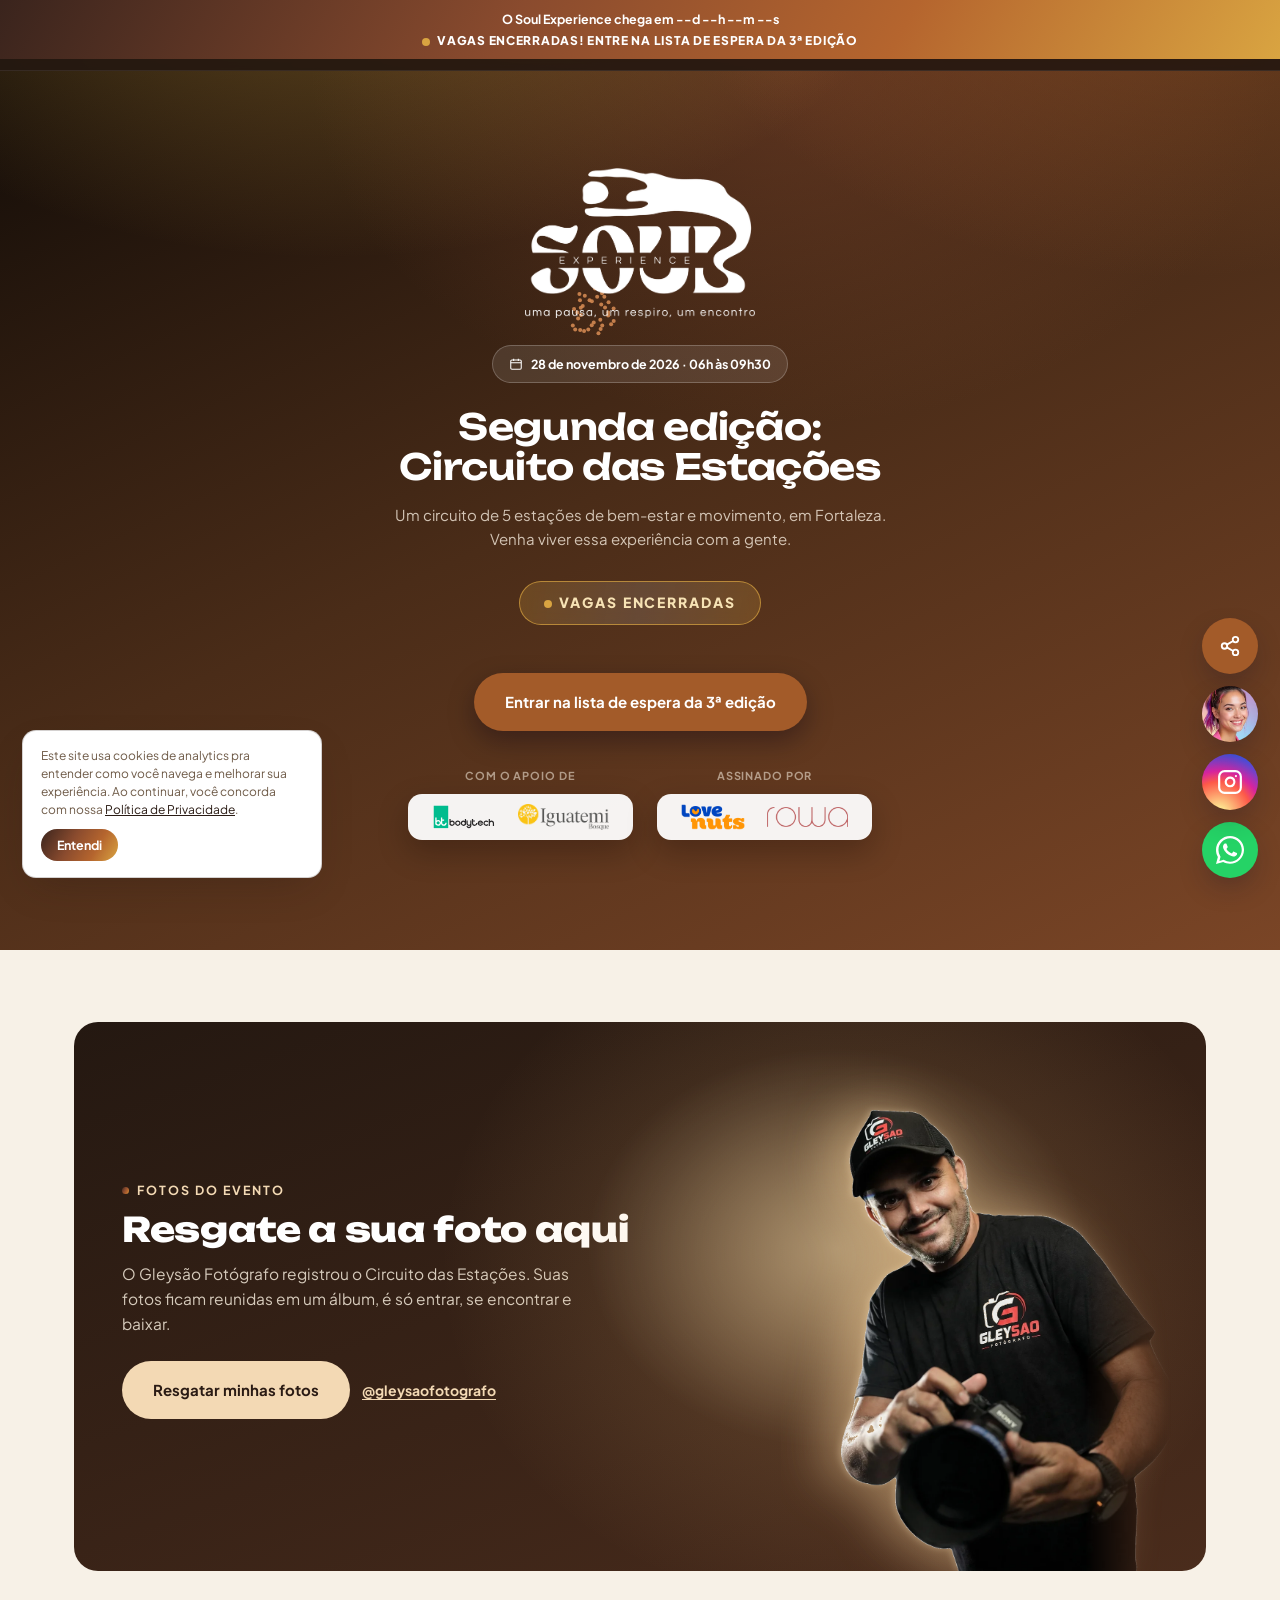
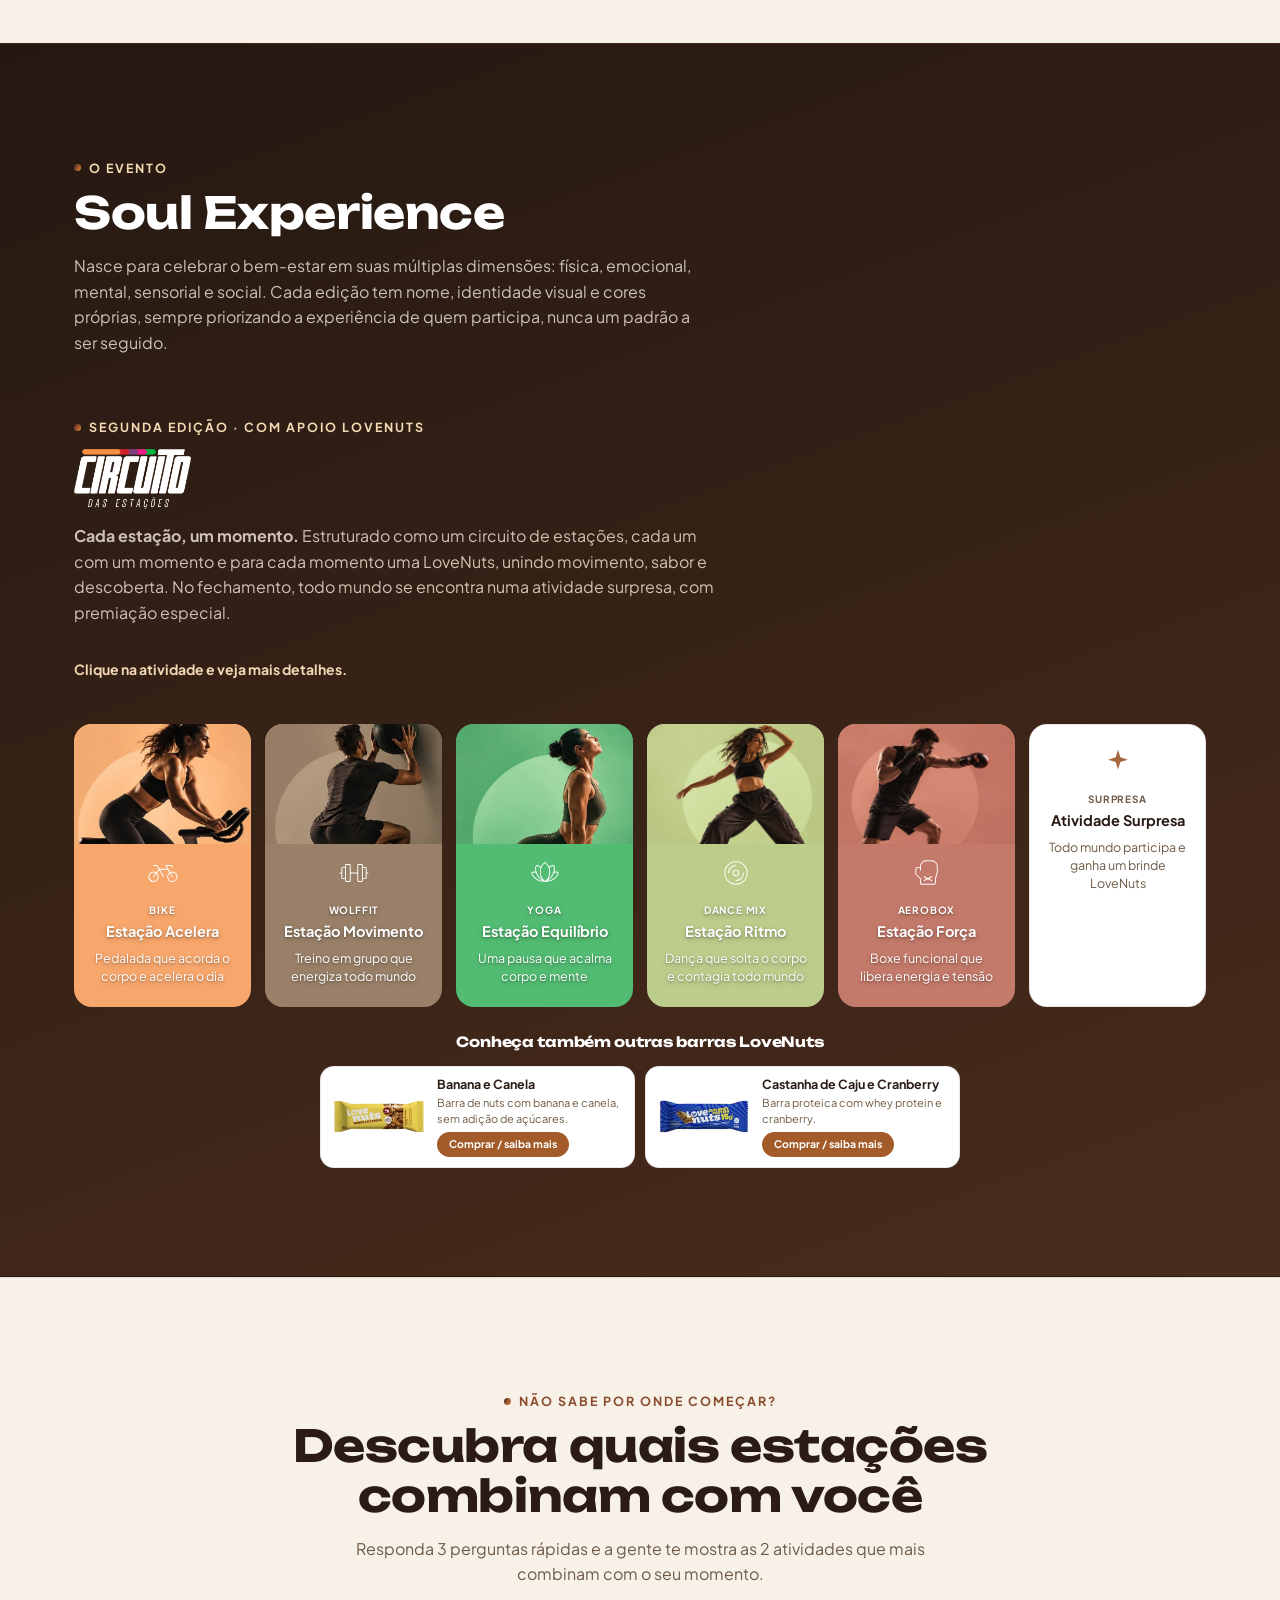
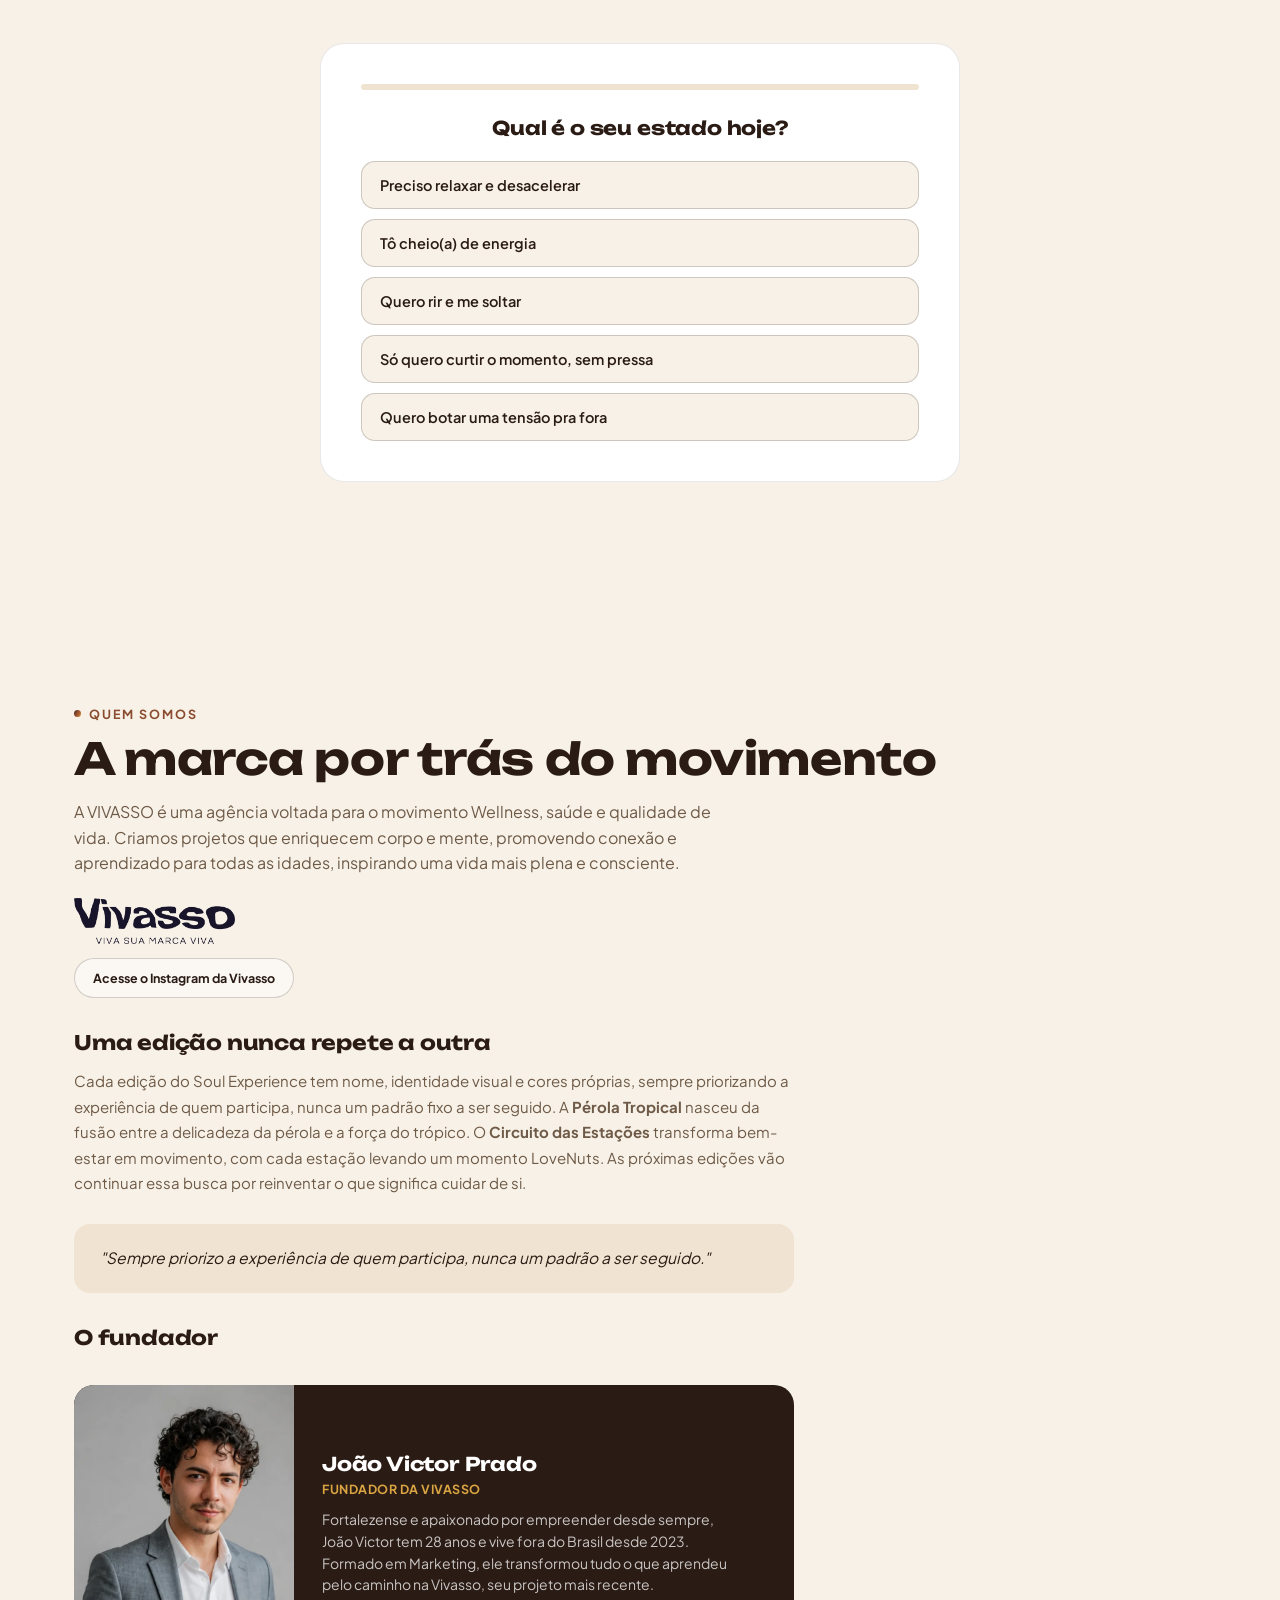
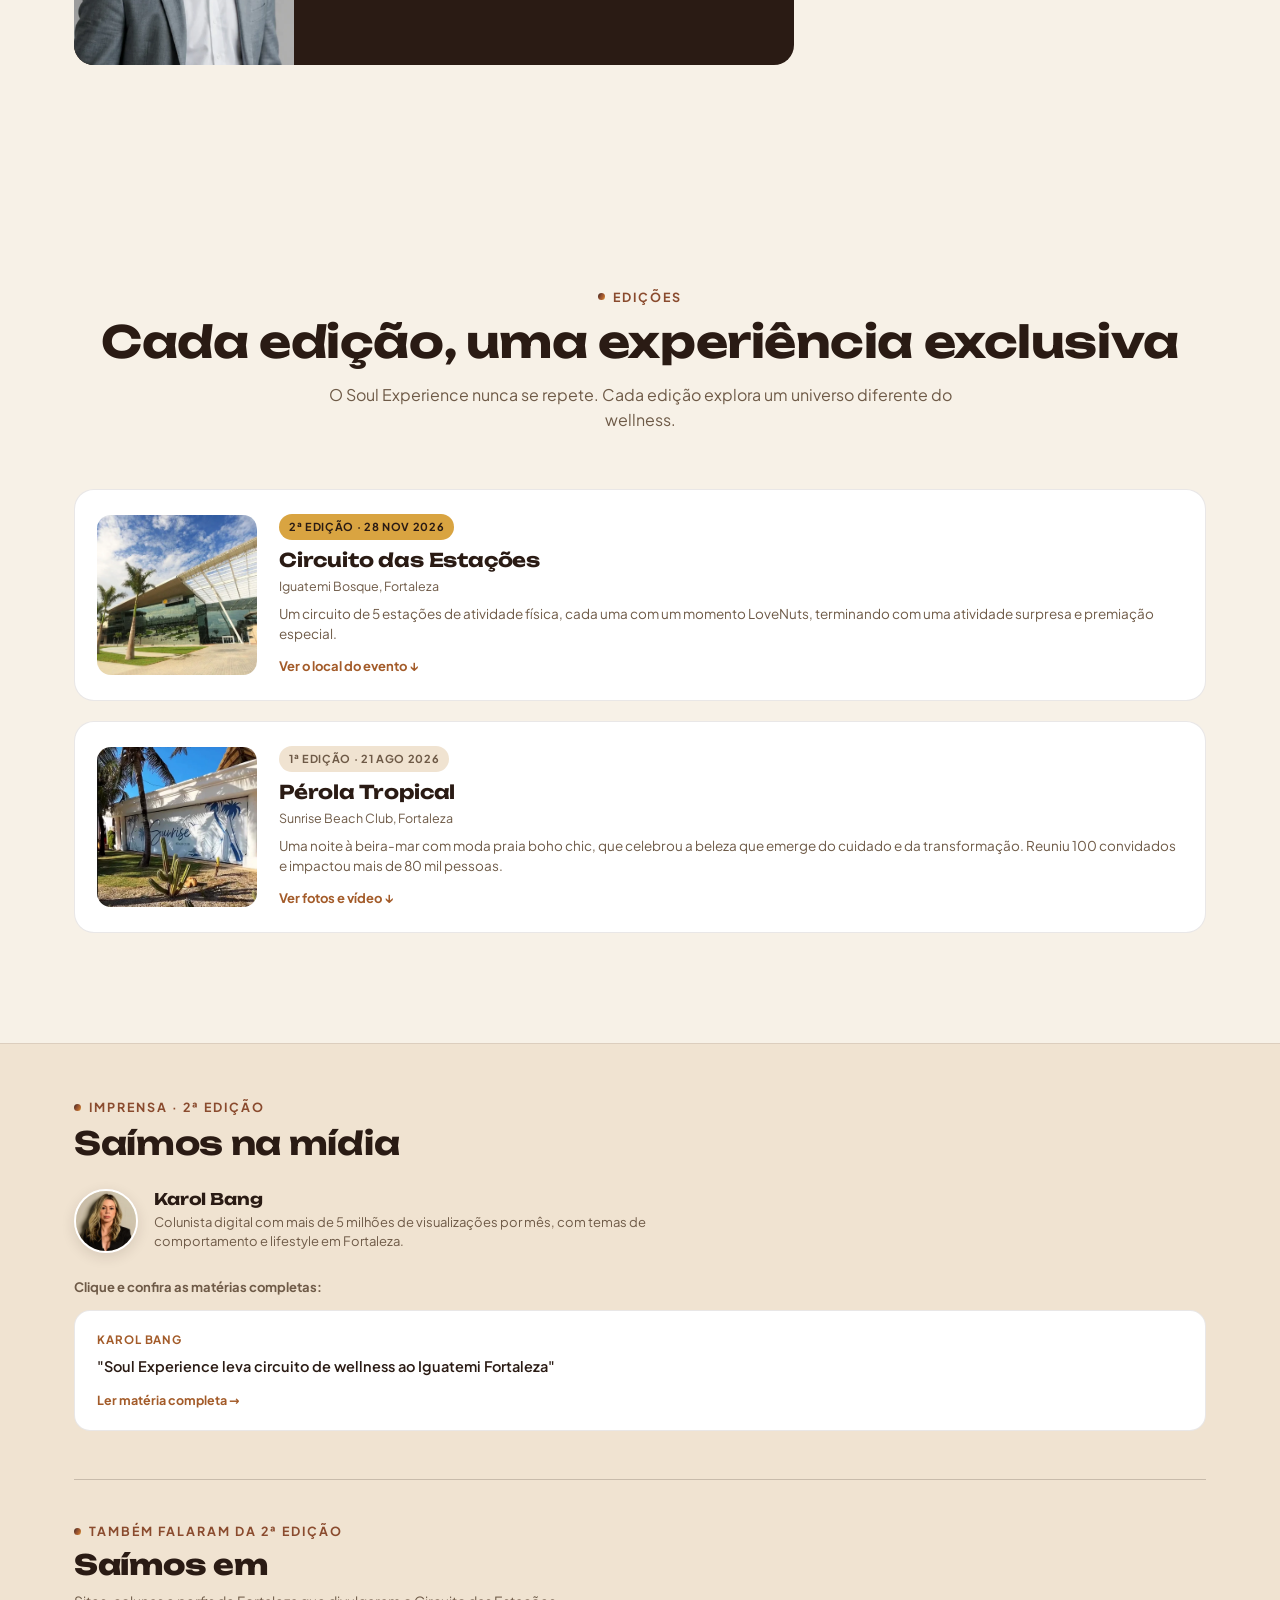
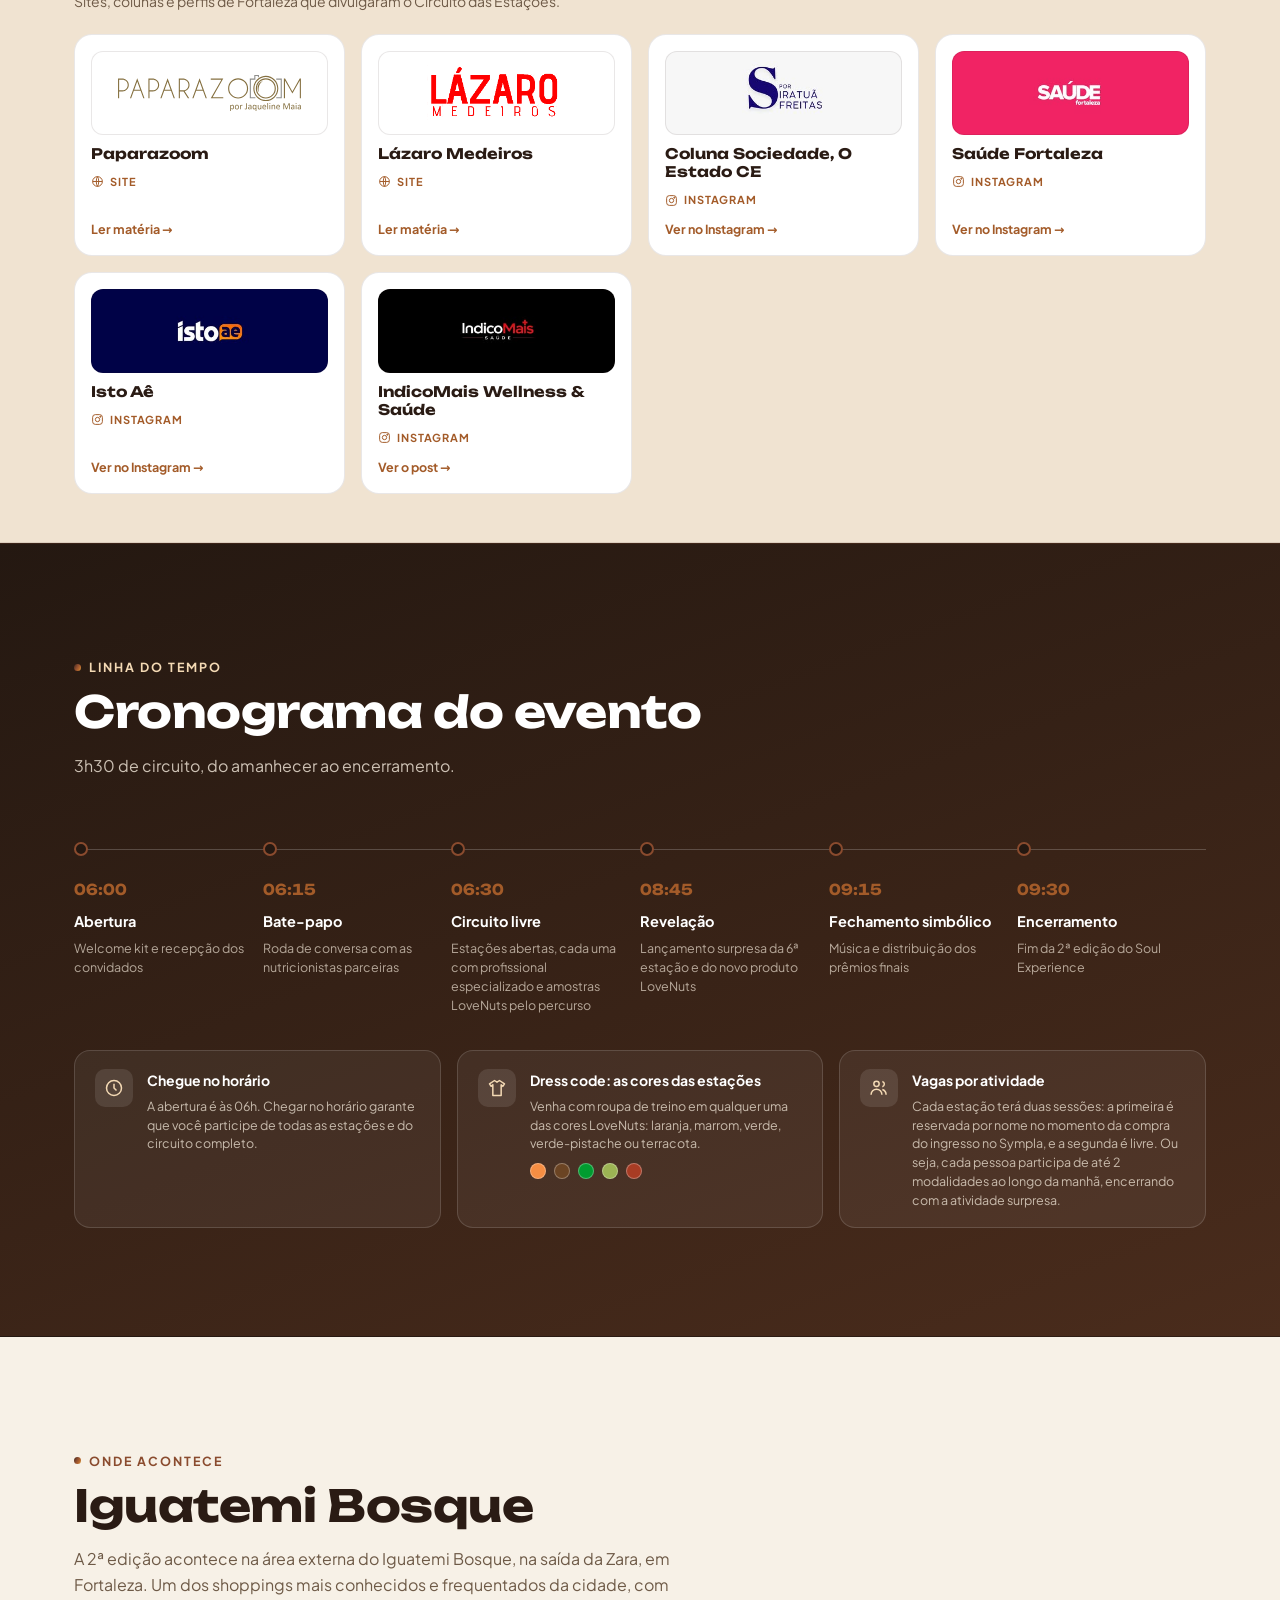
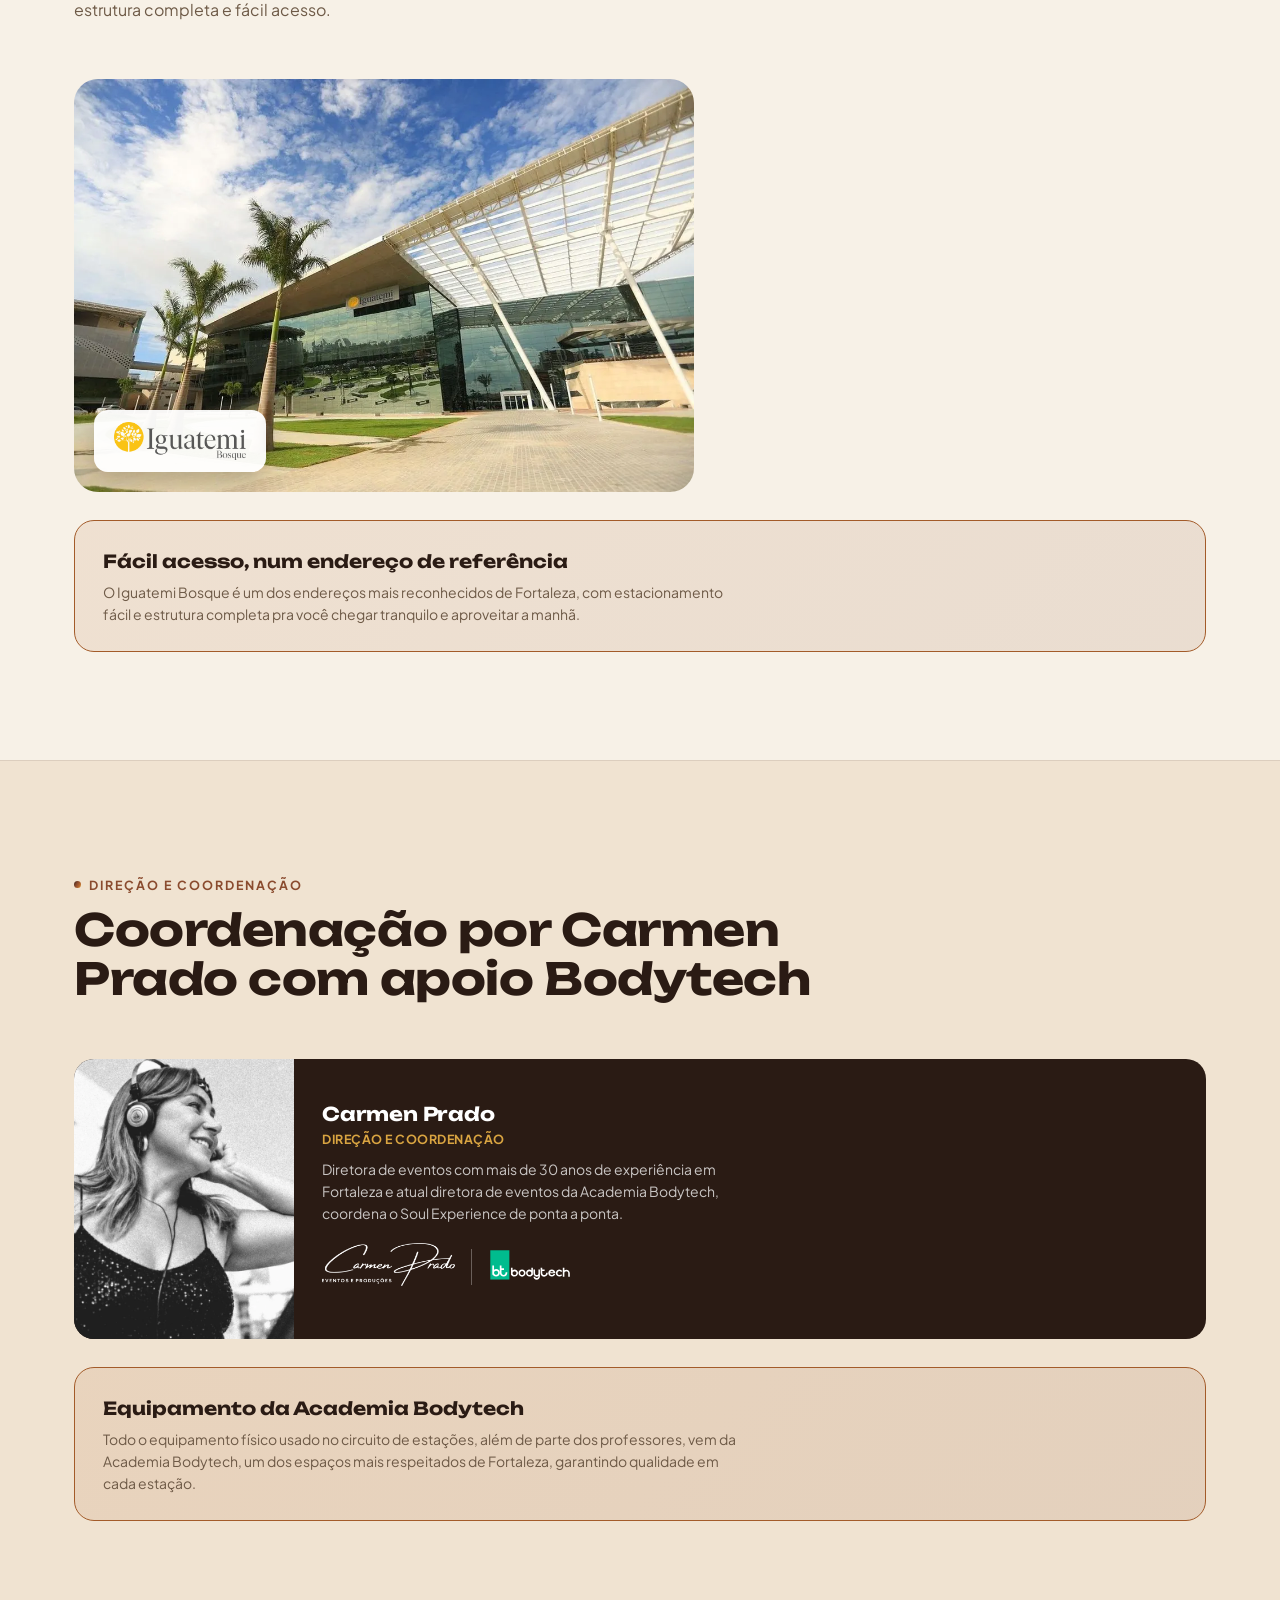
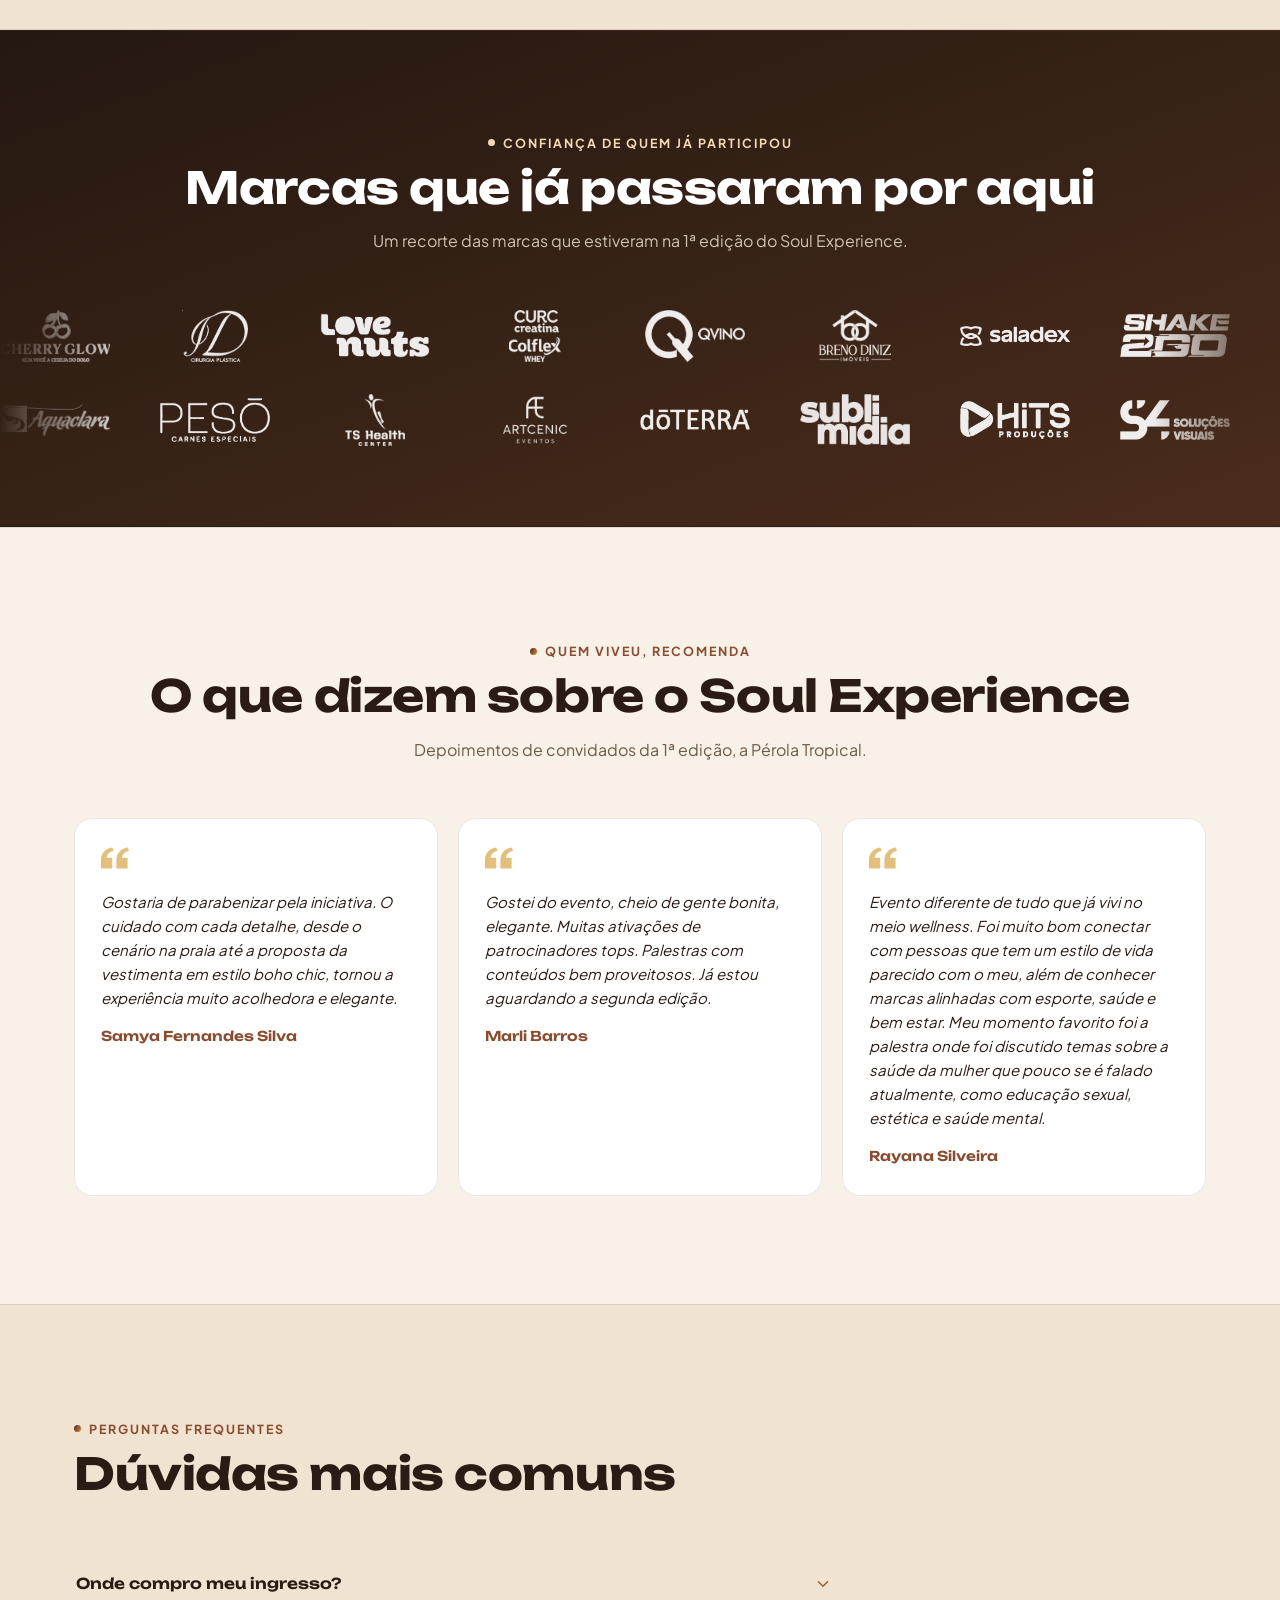
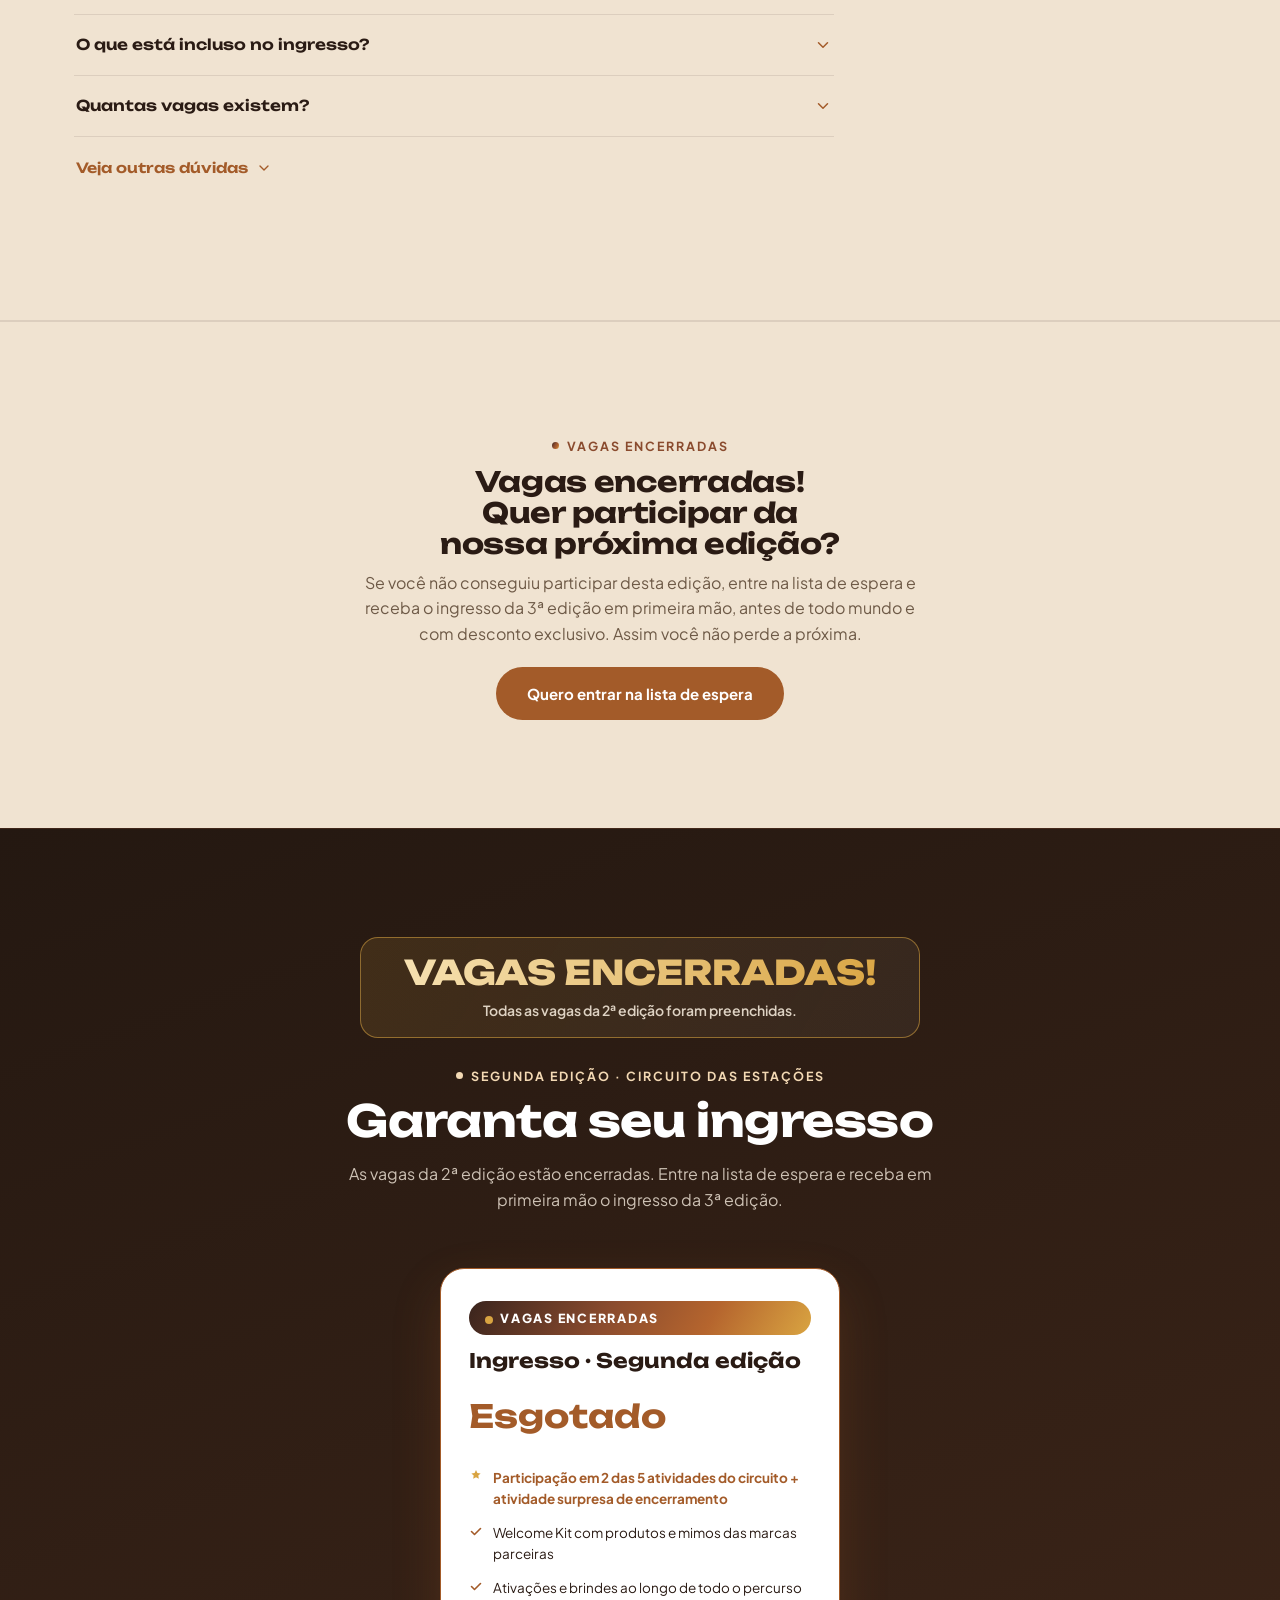
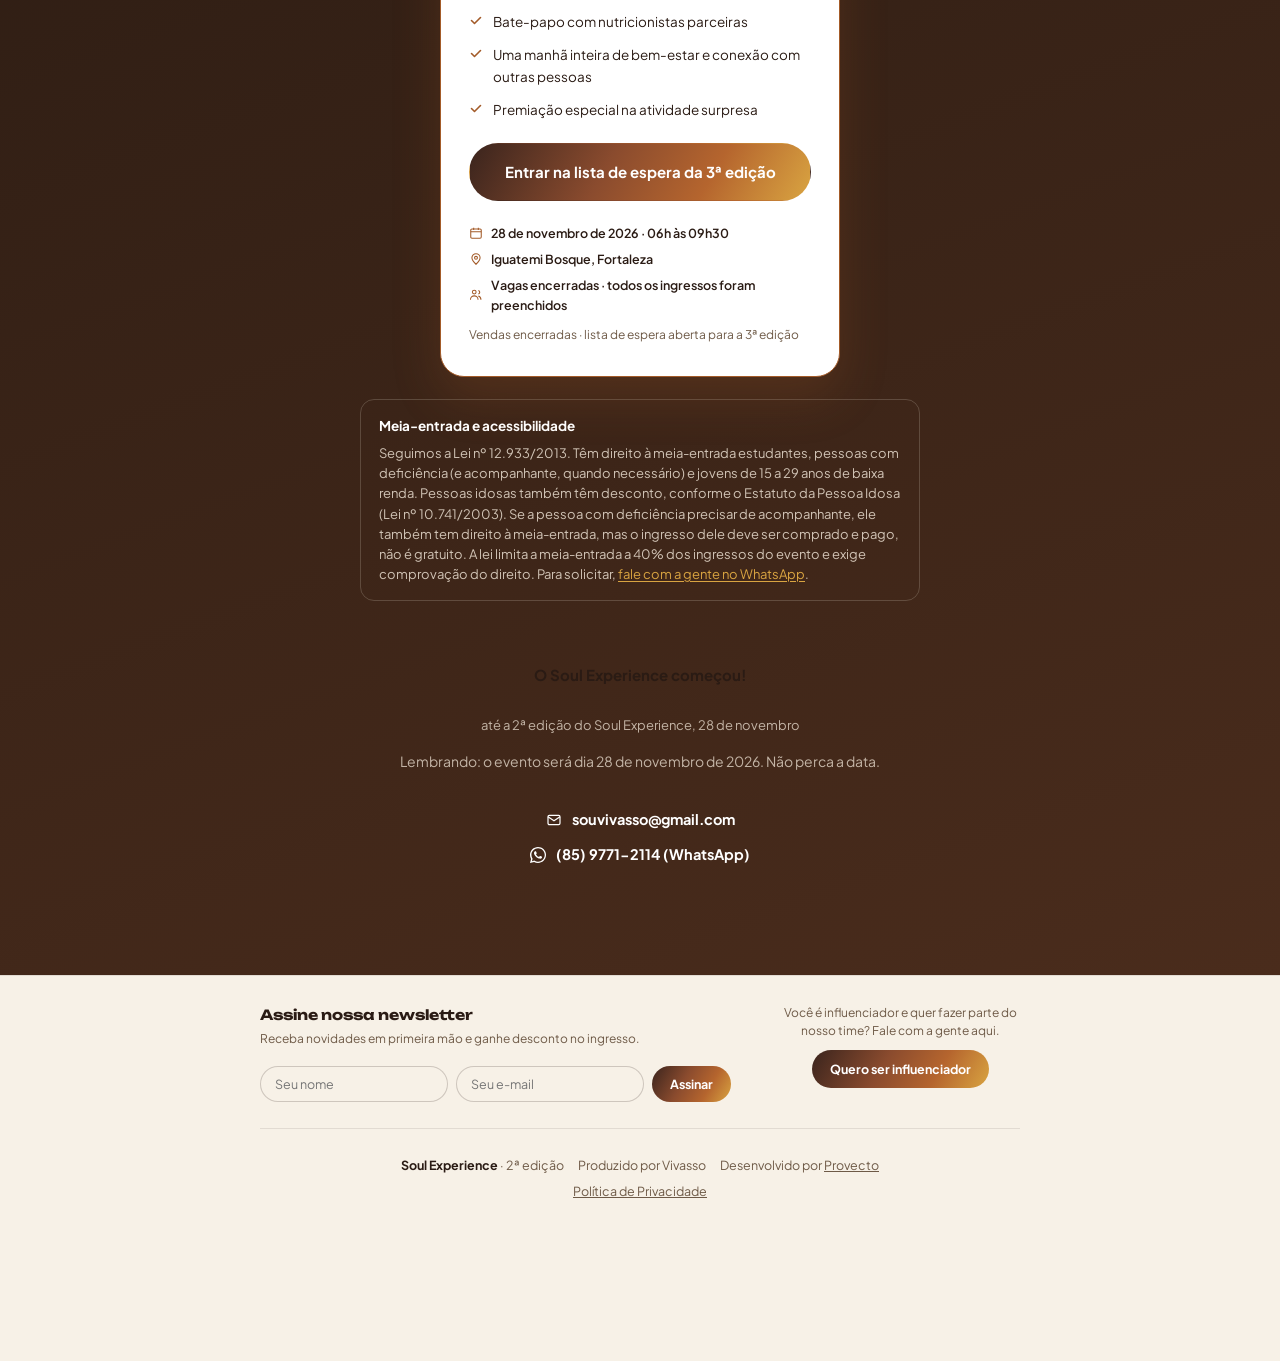
==== index.html @ f3c30751 "Secao 'Saimos em' com logos e links dos 6 veiculos que divulgaram a 2a edicao Co-Authored-By: Claude" ====
<!doctype html>
<html lang="pt-BR">
<head>
<script>/* BF: tema Black Friday ENCERRADO em 19/11/2026 (era ate 19/11 23:59, Fortaleza). Para estender, mude a data abaixo. */(function(){try{if(Date.now()<Date.parse("2026-11-19T00:00:00-03:00")){document.documentElement.classList.add("bf");}}catch(e){}})();</script>
<!-- Google tag (gtag.js) -->
<script async src="https://www.googletagmanager.com/gtag/js?id=G-2EFNE0SLZ2"></script>
<script>
  window.dataLayer = window.dataLayer || [];
  function gtag(){dataLayer.push(arguments);}
  gtag('js', new Date());
  gtag('config', 'G-2EFNE0SLZ2');
</script>
<script>(function(){if('scrollRestoration' in history){history.scrollRestoration='manual';}if(location.hash){history.replaceState(null,'',location.pathname+location.search);}window.scrollTo(0,0);function toTop(){window.scrollTo(0,0);}window.addEventListener('load',toTop);window.addEventListener('pageshow',toTop);})();</script>
<meta charset="utf-8">
<meta name="viewport" content="width=device-width, initial-scale=1">
<meta name="description" content="Soul Experience: uma manhã de bem-estar, atividade física e experiências sensoriais em Fortaleza. 2ª edição em 28 de novembro de 2026, no Iguatemi Bosque. Garanta seu ingresso.">
<link rel="canonical" href="https://soulexperience.vivasso.com.br/">
<link rel="icon" type="image/png" href="assets/favicon.png?v=3">
<title>Soul Experience</title>

<meta property="og:type" content="website">
<meta property="og:site_name" content="Soul Experience">
<meta property="og:title" content="Soul Experience · Segunda edição: Circuito das Estações">
<meta property="og:description" content="Uma manhã de bem-estar, atividade física e experiências sensoriais em Fortaleza. 2ª edição em 28 de novembro de 2026, no Iguatemi Bosque. Garanta seu ingresso.">
<meta property="og:image" content="https://soulexperience.vivasso.com.br/assets/og-image.png">
<meta property="og:image:type" content="image/png">
<meta property="og:image:width" content="1200">
<meta property="og:image:height" content="630">
<meta property="og:url" content="https://soulexperience.vivasso.com.br/">
<meta property="og:locale" content="pt_BR">
<meta name="twitter:card" content="summary_large_image">
<meta name="twitter:title" content="Soul Experience · Segunda edição: Circuito das Estações">
<meta name="twitter:description" content="Uma manhã de bem-estar, atividade física e experiências sensoriais em Fortaleza. 2ª edição em 28 de novembro de 2026, no Iguatemi Bosque. Garanta seu ingresso.">
<meta name="twitter:image" content="https://soulexperience.vivasso.com.br/assets/og-image.png">

<script type="application/ld+json">
{
  "@context": "https://schema.org",
  "@type": "Event",
  "name": "Soul Experience · Segunda edição: Circuito das Estações",
  "startDate": "2026-11-28T06:00:00-03:00",
  "endDate": "2026-11-28T09:30:00-03:00",
  "eventAttendanceMode": "https://schema.org/OfflineEventAttendanceMode",
  "eventStatus": "https://schema.org/EventScheduled",
  "location": {
    "@type": "Place",
    "name": "Iguatemi Bosque",
    "address": {
      "@type": "PostalAddress",
      "addressLocality": "Fortaleza",
      "addressRegion": "CE",
      "addressCountry": "BR"
    }
  },
  "image": ["https://soulexperience.vivasso.com.br/assets/og-image.png"],
  "description": "O Soul Experience é um evento de bem-estar da Vivasso: uma manhã com um circuito de estações de atividade física, cada uma com um momento LoveNuts, terminando com uma atividade surpresa e premiação especial. Ingressos limitados.",
  "organizer": {
    "@type": "Organization",
    "name": "Vivasso",
    "email": "souvivasso@gmail.com",
    "url": "https://soulexperience.vivasso.com.br/"
  }
}
</script>
<link rel="preload" href="assets/fonts/plus-jakarta-sans.woff2" as="font" type="font/woff2" crossorigin>
<link rel="preload" href="assets/fonts/unbounded.woff2" as="font" type="font/woff2" crossorigin>
<link rel="preload" href="assets/logo-soul-white.png" as="image">
<script type="text/javascript">
    (function(c,l,a,r,i,t,y){
        c[a]=c[a]||function(){(c[a].q=c[a].q||[]).push(arguments)};
        t=l.createElement(r);t.async=1;t.src="https://www.clarity.ms/tag/"+i;
        y=l.getElementsByTagName(r)[0];y.parentNode.insertBefore(t,y);
    })(window, document, "clarity", "script", "ylof0bpew7");
</script>
<style>
  @font-face{
    font-family:'Plus Jakarta Sans';
    font-style:normal;
    font-weight:200 800;
    font-display:swap;
    src:url('assets/fonts/plus-jakarta-sans.woff2') format('woff2');
  }
  @font-face{
    font-family:'Unbounded';
    font-style:normal;
    font-weight:200 900;
    font-display:swap;
    src:url('assets/fonts/unbounded.woff2') format('woff2');
  }

  :root{
    --bg:#F7F1E7;
    --bg-alt:#FFFFFF;
    --panel-lav:#F0E3D1;
    --panel-pink:#F0E3D1;
    --panel-blue:#F0E3D1;
    --ink:#2A1B14;
    --ink-dim:#6E5A47;
    --violet:#A35B29;
    --violet-2:#D48A52;
    --pink:#8A4B2E;
    --cyan:#C99A5B;
    --gold:#D9A441;
    --line:rgba(42,27,20,.10);
    --line-strong:rgba(42,27,20,.20);
    --grad:linear-gradient(120deg,#3A241D 0%,#8A4B2E 40%,#B5652E 70%,#D9A441 100%);
    color-scheme: light;
  }

  *{box-sizing:border-box;}
  html{overflow-x:hidden;width:100%;}
  body{
    margin:0;
    background:var(--bg);
    color:var(--ink);
    font-family:'Plus Jakarta Sans',system-ui,sans-serif;
    font-size:16px;
    line-height:1.6;
    -webkit-font-smoothing:antialiased;
    overflow-x:hidden;
    width:100%;
    position:relative;
  }
  img{max-width:100%;display:block;}
  h1,h2,h3,h4{
    font-family:'Unbounded',system-ui,sans-serif;
    margin:0;
    text-wrap:balance;
    letter-spacing:-0.01em;
    line-height:1.12;
  }
  p{margin:0;}
  a{color:inherit;text-decoration:none;}
  button{font-family:inherit;}

  .wrap{max-width:1180px;margin:0 auto;padding-inline:24px;}
  section{position:relative;padding-block:clamp(56px,9vw,108px);}

  .blob{
    border-radius:38% 62% 58% 42%/48% 42% 58% 52%;
    background:conic-gradient(from 210deg,#3A241D,#8A4B2E,#D9A441,#B5652E,#3A241D);
    flex-shrink:0;
  }
  .blob.sm{width:16px;height:16px;}
  .blob.lg{width:56px;height:56px;}

  .eyebrow{
    font-family:'Plus Jakarta Sans',sans-serif;
    font-weight:700;
    font-size:12.5px;
    letter-spacing:.16em;
    text-transform:uppercase;
    color:var(--pink);
    display:inline-flex;
    align-items:center;
    gap:8px;
  }
  @media (max-width:480px){
    .eyebrow{white-space:nowrap;font-size:10.5px;letter-spacing:.1em;}
  }
  @media (max-width:340px){
    .eyebrow{white-space:normal;}
  }
  .eyebrow::before{
    content:"";
    width:7px;height:7px;border-radius:50%;
    background:var(--grad);
    display:inline-block;
    flex-shrink:0;
  }

  h2.section-title{
    font-size:clamp(28px,4vw,44px);
    font-weight:700;
    margin-top:10px;
    color:var(--ink);
  }
  .lede{
    font-size:clamp(14px,1.3vw,16px);
    color:var(--ink-dim);
    max-width:640px;
    margin-top:16px;
  }
  .section-head{margin-bottom:clamp(36px,5vw,56px);}
  .section-head.center{text-align:center;margin-inline:auto;}
  .section-head.center .lede{margin-inline:auto;}

  .logo-mark{display:inline-block;}
  .logo-mark img{width:150px;height:auto;aspect-ratio:1.5333;display:block;}
  .logo-mark.lg img{width:230px;}

  /* ---------- COUNTDOWN BAR ---------- */
  .countdown-bar{
    position:fixed;top:0;left:0;right:0;z-index:501;
    background:var(--grad);color:#fff;
    display:flex;align-items:center;justify-content:center;
    gap:10px;padding:9px 16px calc(9px + env(safe-area-inset-top,0px)*0);
    padding-top:calc(9px + env(safe-area-inset-top,0px));
    font-size:12.5px;font-weight:700;text-align:center;
    flex-wrap:wrap;row-gap:2px;
  }
  .countdown-bar a{color:#fff;text-decoration:underline;white-space:nowrap;}
  .countdown-bar-time{font-variant-numeric:tabular-nums;white-space:nowrap;}
  /* VAGAS ENCERRADAS */
  @keyframes endShine{0%{background-position:0% 50%;}100%{background-position:200% 50%;}}
  @keyframes endFloat{0%,100%{transform:translateY(0);}50%{transform:translateY(-3px);}}
  .countdown-bar-urgency{opacity:1 !important;font-weight:800 !important;letter-spacing:.06em;text-transform:uppercase;font-size:12px !important;}
  .countdown-bar-urgency .urg-dot,.urg-pill .urg-dot,.urg-quota .urg-dot{display:inline-block;width:8px;height:8px;border-radius:50%;background:var(--gold);margin-right:7px;vertical-align:middle;}
  .urg-pill{display:inline-block;margin:30px 0 18px;padding:11px 24px;border-radius:99px;background:linear-gradient(100deg,rgba(217,164,65,.22),rgba(255,255,255,.12),rgba(217,164,65,.22));border:1px solid rgba(217,164,65,.7);color:#F7E3B5;font-weight:800;font-size:14px;letter-spacing:.14em;text-transform:uppercase;line-height:1.4;backdrop-filter:blur(6px);}
  .price-card .quota.urg-quota{display:inline-block;background:var(--grad);color:#fff;font-weight:800;font-size:12.5px;letter-spacing:.14em;padding:7px 16px;border-radius:99px;}
  .urg-banner{position:relative;margin:0 auto 22px;max-width:560px;text-align:center;border:1px solid rgba(217,164,65,.55);border-radius:18px;padding:16px 20px;background:linear-gradient(120deg,rgba(217,164,65,.14),rgba(255,255,255,.05));}
  .urg-banner b{display:block;font-family:'Unbounded',sans-serif;font-weight:800;font-size:clamp(22px,6vw,34px);text-transform:uppercase;line-height:1.1;background:linear-gradient(90deg,#F7E3B5,#D9A441,#F7E3B5);background-size:200% 100%;-webkit-background-clip:text;background-clip:text;color:transparent;}
  .urg-banner span{display:block;margin-top:8px;font-size:14px;font-weight:600;color:rgba(250,240,225,.85);}
  #fireworksCanvas{position:absolute;inset:0;width:100%;height:100%;pointer-events:none;z-index:1;}
  #heroSection{position:relative;overflow:hidden;}
  #heroSection .hero-inner{position:relative;z-index:2;}
  @media (prefers-reduced-motion:reduce){.urg-pill,.urg-banner b{animation:none !important;}#fireworksCanvas{display:none;}}

  .countdown-bar-urgency{flex-basis:100%;font-size:11px;font-weight:600;opacity:.92;white-space:nowrap;overflow:hidden;text-overflow:ellipsis;max-width:100%;}
  @media (max-width:640px){.countdown-bar{font-size:11px;gap:6px;row-gap:0px;}.countdown-bar-cta{display:none;}.countdown-bar-urgency{font-size:9.5px;}}

  /* ---------- NAV ---------- */
  header.nav{
    position:fixed;top:40px;left:0;right:0;
    z-index:500;
    padding-block: calc(14px + env(safe-area-inset-top,0px)*0) 14px;
    background:rgba(36,24,17,.90);
    backdrop-filter:blur(14px) saturate(140%);
    -webkit-backdrop-filter:blur(14px) saturate(140%);
    border-bottom:1px solid rgba(255,255,255,.08);
  }
  .nav-inner{
    display:grid;grid-template-columns:1fr auto 1fr;align-items:center;gap:20px;
  }
  .nav-brand{display:flex;align-items:center;justify-self:start;grid-column:1;}
  .nav-brand img{
    height:32px;width:auto;aspect-ratio:1.75;display:block;
    opacity:0;transition:opacity .3s ease;
  }
  .nav[data-scrolled="true"] .nav-brand img{opacity:1;}
  .nav-links{
    display:flex;gap:26px;align-items:center;justify-self:center;grid-column:2;
    font-size:14.5px;font-weight:600;color:#D9C7B4;
  }
  .nav-links a{transition:color .2s;white-space:nowrap;}
  .nav-links a:hover{color:#fff;}
  .nav-cta{
    display:inline-flex;align-items:center;
    background:var(--violet);color:#fff;
    font-weight:700;font-size:13.5px;
    padding:10px 20px;border-radius:999px;
    white-space:nowrap;
    opacity:0;pointer-events:none;
    transition:opacity .3s ease, background .2s, transform .2s;
  }
  .nav[data-scrolled="true"] .nav-cta{opacity:1;pointer-events:auto;}
  .nav-cta:hover{background:var(--violet-2);transform:translateY(-1px);}
  .nav-cta-mobile{display:none;}
  .nav-right{display:flex;align-items:center;gap:16px;justify-self:end;grid-column:3;}
  .burger{
    display:none;
    width:40px;height:40px;
    border-radius:50%;
    border:1px solid rgba(255,255,255,.32);
    background:rgba(255,255,255,.06);
    color:#fff;
    align-items:center;justify-content:center;
    cursor:pointer;
  }
  .mobile-menu{
    display:none;
    flex-direction:column;
    padding:4px 24px 16px;
    gap:0;
    background:#241811;
    border-top:1px solid rgba(255,255,255,.1);
    box-shadow:0 16px 30px rgba(0,0,0,.35);
  }
  .mobile-menu.open{display:flex;}
  .mobile-menu a{
    font-family:'Plus Jakarta Sans',sans-serif;
    font-size:15px;font-weight:600;
    padding:13px 2px;
    border-bottom:1px solid rgba(255,255,255,.08);
    color:#D9C7B4;
  }

  /* ---------- HERO ---------- */
  .hero{
    position:relative;overflow:hidden;
    padding-top:calc(168px + env(safe-area-inset-top,0px));
    padding-bottom:clamp(64px,9vw,110px);
    background:linear-gradient(155deg, #0D0906 0%, #4A2C18 50%, #7A4526 100%);
  }
  .hero::before{
    content:"";position:absolute;inset:-20% -10% auto -10%;height:640px;
    background:
      radial-gradient(60% 100% at 30% 0%, rgba(217,164,65,.55), transparent 70%),
      radial-gradient(50% 90% at 85% 10%, rgba(181,101,46,.55), transparent 70%),
      radial-gradient(45% 80% at 60% 40%, rgba(138,75,46,.5), transparent 70%);
    pointer-events:none;
  }
  .hero-inner{
    position:relative;
    max-width:640px;margin-inline:auto;
    text-align:center;
  }
  .on-dark .hero-tagline, .on-dark h2, .on-dark h3{color:#fff;}
  .on-dark .hero-sub, .on-dark .lede{color:rgba(250,240,225,.78);}
  .on-dark .eyebrow{color:#F3D9B4;}
  .on-dark .eyebrow::before{background:#F3D9B4;}
  .on-dark .edition-badge{background:rgba(255,255,255,.12);border-color:rgba(255,255,255,.3);color:#fff;}
  .on-dark .pill-meta{background:rgba(255,255,255,.1);border-color:rgba(255,255,255,.28);color:#fff;}
  .on-dark .btn-ghost{border-color:rgba(255,255,255,.42);color:#fff;background:rgba(255,255,255,.08);}
  .on-dark .btn-ghost:hover{border-color:#fff;}
  .on-dark .btn-primary{box-shadow:0 10px 26px rgba(10,4,20,.35);}
  .hero-date{
    margin:20px auto 0;
    display:flex;align-items:center;justify-content:center;gap:8px;
    width:fit-content;max-width:100%;
    background:rgba(255,255,255,.1);border:1px solid rgba(255,255,255,.22);
    color:#fff;font-size:12.5px;font-weight:700;
    padding:8px 16px;border-radius:999px;
    text-align:center;
  }
  @media (max-width:480px){
    .hero-date{font-size:10px;padding:7px 12px;gap:6px;white-space:nowrap;}
    .hero-date svg{width:12px;height:12px;flex-shrink:0;}
  }
  @media (max-width:360px){.hero-date{font-size:9px;padding:6px 10px;gap:5px;}}
  @media (max-width:640px){
    .hero{
      min-height:100vh;
      min-height:100svh;
      display:flex;
      align-items:center;
    }
    .hero-inner{width:100%;}
  }
  .hero-tagline{
    margin-top:24px;
    font-size:clamp(24px,3.4vw,36px);
    font-weight:600;
    font-family:'Unbounded',sans-serif;
    color:var(--ink);
    max-width:520px;
    margin-inline:auto;
  }
  .edition-badge{
    margin-top:18px;
    display:inline-flex;align-items:center;gap:9px;
    background:rgba(255,255,255,.7);
    border:1px solid rgba(255,255,255,.9);
    padding:8px 16px 8px 12px;
    border-radius:999px;
    font-size:12.5px;font-weight:700;letter-spacing:.1em;text-transform:uppercase;
    color:var(--ink);
  }
  .hero-sub{
    margin-top:16px;
    font-size:15px;
    color:var(--ink-dim);
    max-width:520px;
    margin-inline:auto;
  }
  .nw{white-space:nowrap;}
  @media (max-width:600px){.hero-sub{font-size:13px;text-wrap:balance;max-width:290px;margin-left:auto;margin-right:auto;}}
  .hero-meta{
    margin-top:28px;
    display:inline-flex;flex-wrap:wrap;justify-content:center;gap:10px;
  }
  .pill-meta{
    display:inline-flex;align-items:center;gap:9px;
    border:1px solid var(--line-strong);
    background:rgba(255,255,255,.55);
    padding:10px 16px;
    border-radius:999px;
    font-size:13.5px;font-weight:600;
    color:var(--ink);
  }
  .pill-meta svg{flex-shrink:0;}
  .hero-cta{
    margin-top:30px;
    display:flex;flex-wrap:wrap;justify-content:center;gap:12px;
  }
  .hero-support{margin-top:36px;display:flex;flex-wrap:wrap;justify-content:center;align-items:flex-start;gap:24px;}
  .hero-support-group{display:flex;flex-direction:column;align-items:center;gap:10px;}
  .hero-support-group>span{font-size:11px;font-weight:700;letter-spacing:.08em;text-transform:uppercase;color:rgba(250,240,225,.55);}
  .hero-support-logos{display:flex;align-items:center;gap:22px;background:rgba(255,255,255,.94);padding:10px 24px;border-radius:14px;box-shadow:0 12px 30px rgba(10,5,0,.25);}
  .hero-support-logos img{height:26px;width:auto;flex-shrink:0;}
  .hero-support-logos img.hs-rowa{height:20px;}
  @media (max-width:480px){.hero-support-logos{gap:16px;padding:8px 18px;}.hero-support-logos img{height:20px;}.hero-support-logos img.hs-rowa{height:15px;}}
  .btn{
    display:inline-flex;align-items:center;gap:10px;
    padding:16px 30px;
    border-radius:999px;
    font-weight:700;
    font-size:15px;
    cursor:pointer;
    border:1px solid transparent;
    transition:transform .2s, background .2s, border-color .2s, opacity .2s;
  }
  .btn-primary{background:var(--violet);color:#fff;}
  .btn-primary:hover{background:var(--violet-2);transform:translateY(-2px);}
  .btn-ghost{border-color:var(--line-strong);color:var(--ink);background:rgba(255,255,255,.5);}
  .btn-ghost:hover{border-color:var(--ink);transform:translateY(-2px);}
  .btn-disabled{background:var(--panel-lav);color:var(--ink-dim);cursor:not-allowed;opacity:.75;}
  .btn-sm{padding:9px 18px;font-size:12.5px;gap:6px;}
  .assinante-interest{display:block;text-align:center;margin-top:10px;font-size:12px;font-weight:600;color:var(--ink-dim);text-decoration:underline;}
  .assinante-interest:hover{color:var(--violet);}

  /* ---------- STATS STRIP ---------- */
  .stats{
    border-top:1px solid var(--line);
    border-bottom:1px solid var(--line);
    background:var(--bg-alt);
  }
  .stats-inner{
    display:grid;
    grid-template-columns:repeat(4,1fr);
    gap:0;
  }
  .stat{
    padding:30px 20px;
    text-align:center;
    border-right:1px solid var(--line);
  }
  .stat:last-child{border-right:none;}
  .stat .num{
    font-family:'Unbounded',sans-serif;
    font-weight:700;
    font-size:clamp(26px,3.2vw,38px);
    color:var(--violet);
    font-variant-numeric:tabular-nums;
  }
  .stat .lbl{
    margin-top:6px;
    font-size:13px;
    color:var(--ink-dim);
    font-weight:600;
  }

  /* ---------- ABOUT / GRID ---------- */
  .about-grid{
    display:grid;
    grid-template-columns:1fr 1fr;
    gap:64px;
    align-items:start;
  }
  .about-grid .lede{max-width:none;}
  .vivasso-logo{height:46px;width:auto;margin-top:22px;}
  html.bf .vivasso-logo{filter:brightness(0) invert(1);}
  .about-more{max-width:720px;}
  .about-more h3{font-family:'Unbounded',sans-serif;font-size:20px;font-weight:700;margin-top:34px;color:var(--ink);}
  .about-more p{margin-top:14px;font-size:15px;color:var(--ink-dim);line-height:1.7;}
  .about-quote{margin-top:28px;padding:22px 26px;background:var(--panel-lav);border-radius:16px;font-style:italic;font-size:15.5px;color:var(--ink);}
  .quote-block{
    margin-top:26px;
    padding-left:20px;
    border-left:3px solid var(--violet);
    font-family:'Unbounded',sans-serif;
    font-weight:600;
    font-size:clamp(17px,1.9vw,21px);
    color:var(--ink);
    line-height:1.45;
  }
  .brand-line{
    margin-top:30px;
    display:flex;align-items:center;gap:14px;
  }
  .brand-line .dot{width:9px;height:9px;border-radius:50%;background:var(--pink);}
  .brand-line span{font-size:14px;color:var(--ink-dim);font-weight:600;}

  .print-strip{
    margin-top:24px;
    border-radius:18px;
    overflow:hidden;
    border:1px solid var(--line);
  }
  .print-strip img{width:100%;}
  .print-caption{margin-top:10px;font-size:12.5px;color:var(--ink-dim);}

  /* ---------- GRAO SECTION ---------- */
  .grao{
    background:linear-gradient(160deg, #241811 0%, #4A2C1C 100%);
    border-top:1px solid var(--line);
    border-bottom:1px solid var(--line);
  }
  .grao .eyebrow{color:#F3D9B4;}
  .grao .section-title, .grao h3{color:#fff;}
  .grao .lede{color:rgba(250,240,225,.78);}
  .circuito-logo{height:60px;width:auto;aspect-ratio:1.9565;margin-top:12px;display:block;}
  .grao-head{
    display:flex;justify-content:space-between;align-items:flex-end;gap:30px;flex-wrap:wrap;
  }
  .grao-edition-head{display:flex;align-items:center;gap:16px;}
  .stations{
    margin-top:44px;
    display:grid;
    grid-template-columns:repeat(6,minmax(0,1fr));
    gap:14px;
  }
  .station{
    background:var(--bg-alt);
    border:1px solid var(--line);
    border-radius:18px;
    padding:22px 16px;
    text-align:center;
    transition:border-color .2s, transform .2s, box-shadow .2s;
  }
  .station:hover{border-color:var(--violet);transform:translateY(-4px);box-shadow:0 12px 28px rgba(90,55,25,.14);}
  .station{
    font-family:inherit;width:100%;cursor:pointer;
    -webkit-appearance:none;appearance:none;
  }
  .station-photo{margin:-22px -16px 14px;height:120px;background-size:cover;background-position:center 25%;border-radius:18px 18px 0 0;}
  .station svg{margin:0 auto 14px;display:block;}
  .station-tag{font-size:10px;font-weight:700;letter-spacing:.08em;text-transform:uppercase;color:var(--ink-dim);margin-bottom:2px;}
  .station .name{font-weight:700;font-size:14.5px;color:var(--ink);}
  .station.station-mix{color:#fff;border:none;}
  .station.station-mix .station-tag{color:#fff;text-shadow:0 1px 2px rgba(0,0,0,.3),0 2px 6px rgba(0,0,0,.2);}
  .station.station-mix .name{color:#fff;text-shadow:0 1px 2px rgba(0,0,0,.3),0 2px 6px rgba(0,0,0,.2);}
  .station.station-mix .desc{color:#fff;text-shadow:0 1px 2px rgba(0,0,0,.3),0 2px 6px rgba(0,0,0,.2);}
  .station-mix:hover{transform:translateY(-4px);box-shadow:0 14px 30px rgba(0,0,0,.22);filter:brightness(1.05);}
  .station .desc{margin-top:6px;font-size:12.5px;color:var(--ink-dim);line-height:1.45;}
  .station[aria-expanded="true"]{box-shadow:0 0 0 3px rgba(255,255,255,.55);}

  /* ---------- STATION DETAIL PANEL ---------- */
  .station-detail{max-height:0;opacity:0;overflow:hidden;transition:max-height .45s ease, opacity .35s ease, margin-top .35s ease;}
  .station-detail.open{max-height:1600px;opacity:1;margin-top:20px;}
  .station-detail-inner{background:var(--bg-alt);border:1px solid var(--line);border-radius:24px;padding:clamp(24px,4vw,36px);position:relative;}
  .station-detail-close{position:absolute;top:16px;right:16px;width:32px;height:32px;border-radius:50%;border:none;background:var(--panel-lav);color:var(--ink-dim);cursor:pointer;display:flex;align-items:center;justify-content:center;font-size:16px;}
  .station-detail-close:hover{background:var(--line-strong);}
  .station-detail-head{display:flex;align-items:center;gap:16px;padding-right:36px;}
  .station-detail-icon{width:52px;height:52px;border-radius:14px;display:flex;align-items:center;justify-content:center;flex-shrink:0;}
  .station-detail-icon svg{width:26px;height:26px;}
  .station-detail-title{font-family:'Unbounded',sans-serif;font-size:20px;font-weight:700;color:var(--ink);}
  .station-detail-tag{display:block;margin-top:2px;font-size:13px;font-weight:700;}
  .station-detail-desc{margin-top:18px;font-size:14.5px;color:var(--ink-dim);line-height:1.65;}
  .station-detail-grid{margin-top:22px;display:grid;grid-template-columns:repeat(auto-fit,minmax(150px,1fr));gap:14px;}
  .station-detail-box{background:var(--panel-lav);border-radius:16px;padding:16px 18px;}
  .vagas-clickable{cursor:pointer;transition:background .2s;}
  .vagas-clickable:hover{background:var(--line);}
  .station-detail-label{display:block;font-size:10.5px;font-weight:700;letter-spacing:.06em;text-transform:uppercase;color:var(--ink-dim);line-height:1.3;min-height:2.6em;}
  .station-detail-box img.sd-product{width:100%;height:80px;object-fit:contain;border-radius:10px;margin-top:10px;display:block;}
  .sd-person{margin-top:10px;display:flex;align-items:center;gap:10px;text-decoration:none;}
  .sd-person img{width:38px;height:38px;border-radius:50%;object-fit:cover;flex-shrink:0;}
  .sd-person .sd-name{font-weight:700;font-size:12.5px;color:var(--ink);}
  .sd-person .sd-role{font-size:11px;color:var(--ink-dim);margin-top:1px;}
  .sd-person .sd-handle{font-size:10.5px;color:var(--violet);margin-top:1px;}
  .sd-placeholder{margin-top:10px;font-size:12.5px;color:var(--ink-dim);font-style:italic;}
  .sd-vagas-note{margin-top:10px;font-size:11.5px;color:var(--ink-dim);line-height:1.45;}
  .station-detail-box .vacancy{margin-top:12px;}
  .sd-product-desc{margin-top:8px;font-size:11.5px;color:var(--ink-dim);line-height:1.45;}
  .sd-product-buy{display:inline-block;margin-top:8px;font-size:11px;font-weight:700;color:#fff;background:var(--violet);padding:5px 12px;border-radius:999px;text-decoration:none;}
  .sd-product-buy:hover{background:var(--violet-2);}
  .sd-product-soon{display:inline-block;margin-top:8px;font-size:11px;font-weight:700;color:var(--violet);background:var(--panel-lav);padding:5px 12px;border-radius:999px;}
  .more-bars{margin-top:26px;text-align:center;}
  .more-bars-title{font-family:'Unbounded',sans-serif;font-size:14px;font-weight:700;color:var(--ink);line-height:1.3;}
  .more-bars-grid{margin:14px auto 0;max-width:640px;display:grid;grid-template-columns:repeat(auto-fit,minmax(260px,1fr));gap:10px;}
  .more-bar{background:var(--bg-alt);border:1px solid var(--line);border-radius:14px;padding:10px 12px;display:flex;align-items:center;gap:12px;text-align:left;}
  .more-bar img{width:92px;height:auto;flex-shrink:0;display:block;}
  .more-bar-body{min-width:0;}
  .more-bar-name{font-weight:700;font-size:12.5px;color:var(--ink);line-height:1.25;}
  .more-bar-desc{margin-top:3px;font-size:11px;color:var(--ink-dim);line-height:1.4;}
  .more-bar .sd-product-buy{margin-top:6px;font-size:10.5px;padding:4px 12px;}
  @media (max-width:700px){.station-detail-grid{grid-template-columns:1fr;}}

  /* ---------- QUIZ ---------- */
  .quiz-box{max-width:640px;margin:40px auto 0;background:var(--bg-alt);border:1px solid var(--line);border-radius:24px;padding:clamp(24px,4vw,40px);}
  .quiz-progress{height:6px;border-radius:4px;background:var(--panel-lav);overflow:hidden;margin-bottom:28px;}
  .quiz-progress-fill{display:block;height:100%;background:linear-gradient(90deg,var(--violet),var(--pink));transition:width .3s ease;}
  .quiz-question h3{font-family:'Unbounded',sans-serif;font-size:19px;font-weight:700;color:var(--ink);text-align:center;margin:0 0 22px;}
  .quiz-options{display:flex;flex-direction:column;gap:10px;}
  .quiz-opt{
    font-family:inherit;font-size:14.5px;font-weight:600;color:var(--ink);text-align:left;
    background:var(--bg);border:1.5px solid var(--line-strong);border-radius:14px;padding:14px 18px;
    cursor:pointer;transition:border-color .2s,transform .15s;width:100%;
  }
  .quiz-opt:hover{border-color:var(--violet);transform:translateY(-1px);}
  .quiz-result{text-align:center;}
  .quiz-result h3{font-family:'Unbounded',sans-serif;font-size:20px;font-weight:700;color:var(--ink);margin:0 0 22px;}
  .quiz-result-cards{display:grid;grid-template-columns:1fr 1fr;gap:14px;margin-bottom:26px;}
  @media (max-width:520px){.quiz-result-cards{grid-template-columns:1fr;}}
  .quiz-result-card{border-radius:16px;padding:20px 16px;color:#fff;text-align:center;cursor:pointer;border:none;font-family:inherit;transition:transform .2s;}
  .quiz-result-card:hover{transform:translateY(-2px);}
  .quiz-result-photo{margin:-20px -16px 12px;height:110px;background-size:cover;background-position:center 25%;border-radius:16px 16px 0 0;}
  .quiz-result-card svg{margin:0 auto 10px;display:block;}
  .quiz-result-card .tag{font-size:10px;font-weight:700;text-transform:uppercase;letter-spacing:.08em;opacity:.9;}
  .quiz-result-card .name{font-family:'Unbounded',sans-serif;font-weight:700;font-size:15px;margin-top:2px;}
  .quiz-result .btn{width:100%;justify-content:center;}
  .quiz-restart{display:block;margin:14px auto 0;background:none;border:none;font-size:12.5px;color:var(--ink-dim);text-decoration:underline;cursor:pointer;font-family:inherit;}


  /* ---------- CAMPANHA ---------- */
  .campanha-grid{
    display:grid;
    grid-template-columns:1.1fr .9fr;
    gap:56px;
    align-items:center;
  }
  .campanha-card{
    position:relative;
    background:var(--bg-alt);
    border:1px solid var(--line);
    border-radius:24px;
    padding:36px;
    overflow:hidden;
  }
  .campanha-card::before{
    content:"";position:absolute;top:0;left:0;right:0;height:5px;
    background:var(--grad);
  }
  .campanha-card .campanha-name{
    font-family:'Unbounded',sans-serif;
    font-weight:700;
    font-size:clamp(24px,3vw,32px);
    color:var(--pink);
  }
  .campanha-steps{margin-top:26px;display:flex;flex-direction:column;gap:16px;}
  .campanha-step{display:flex;gap:14px;align-items:flex-start;}
  .campanha-step .n{
    flex-shrink:0;width:28px;height:28px;border-radius:50%;
    border:1px solid var(--line-strong);
    display:flex;align-items:center;justify-content:center;
    font-size:12.5px;font-weight:700;color:var(--violet);
  }
  .campanha-step p{font-size:14.5px;color:var(--ink-dim);}
  .campanha-step strong{color:var(--ink);}

  /* ---------- EDICOES ---------- */
  .edicoes-grid{margin-top:36px;display:flex;flex-direction:column;gap:20px;}
  .edicoes-card{display:flex;gap:22px;align-items:center;background:var(--bg-alt);border:1px solid var(--line);border-radius:20px;padding:22px;}
  .edicoes-card img{width:160px;height:160px;object-fit:cover;border-radius:14px;flex-shrink:0;}
  .edicoes-card .content{flex:1;min-width:0;}
  .edicoes-badge{display:inline-block;font-size:11px;font-weight:700;letter-spacing:.06em;text-transform:uppercase;padding:4px 10px;border-radius:999px;}
  .edicoes-badge.atual{background:var(--gold);color:var(--ink);}
  .edicoes-badge.realizada{background:var(--panel-lav);color:var(--ink-dim);}
  .edicoes-card h3{font-family:'Unbounded',sans-serif;font-size:19px;font-weight:700;margin-top:10px;color:var(--ink);}
  .edicoes-card .meta{font-size:12.5px;color:var(--ink-dim);margin-top:5px;}
  .edicoes-card p{margin-top:8px;font-size:13.5px;color:var(--ink-dim);line-height:1.5;}
  .edicoes-card .link{margin-top:12px;display:inline-block;font-size:13px;font-weight:700;color:var(--violet);}
  .edicoes-card.expandable{cursor:pointer;transition:border-color .2s,box-shadow .2s;}
  .edicoes-card.expandable:hover{border-color:var(--violet);box-shadow:0 12px 28px rgba(90,55,25,.14);}
  @media (max-width:640px){.edicoes-card{flex-direction:column;align-items:stretch;}.edicoes-card img{width:100%;height:180px;}}

  /* ---------- PEROLA GALLERY ---------- */
  #perola-galeria{max-height:0;opacity:0;overflow:hidden;padding-block:0;transition:max-height .5s ease, opacity .4s ease, padding-block .4s ease;}
  #perola-galeria.open{max-height:3400px;opacity:1;padding-block:clamp(56px,9vw,108px);}
  .perola{background:linear-gradient(160deg, #241811 0%, #4A2C1C 100%);border-top:1px solid var(--line);border-bottom:1px solid var(--line);}
  .perola .eyebrow{color:#F3D9B4;}
  .perola .eyebrow::before{background:#F3D9B4;}
  .perola .lede{color:rgba(250,240,225,.78);}
  .perola .btn-ghost{border-color:rgba(255,255,255,.3);color:#fff;background:rgba(255,255,255,.08);}
  .perola .btn-ghost:hover{border-color:#fff;}
  .perola-logo{height:96px;width:auto;margin-top:18px;}
  .perola-gallery{margin-top:36px;}
  .pg-a{display:block;border-radius:18px;overflow:hidden;}
  .pg-a img{width:100%;height:100%;object-fit:cover;max-height:340px;}
  .video-tile{position:relative;display:block;aspect-ratio:16/9;max-height:340px;}
  .video-tile iframe{width:100%;height:100%;display:block;border:0;}
  .video-tile .play-btn{
    position:absolute;top:50%;left:50%;transform:translate(-50%,-50%);
    width:64px;height:64px;border-radius:50%;
    background:rgba(255,255,255,.92);
    display:flex;align-items:center;justify-content:center;
    color:var(--violet);
    box-shadow:0 14px 34px rgba(20,10,40,.3);
    transition:transform .2s;
  }
  .video-tile:hover .play-btn{transform:translate(-50%,-50%) scale(1.08);}
  .video-tile .video-label{
    position:absolute;bottom:14px;left:14px;
    background:rgba(24,20,42,.72);color:#fff;
    font-size:12px;font-weight:700;
    padding:7px 14px;border-radius:999px;
  }
  .pg-thumbs{margin-top:14px;display:flex;flex-wrap:wrap;gap:12px;}
  .pg-item{
    width:150px;height:150px;border-radius:14px;overflow:hidden;
    cursor:pointer;position:relative;
    transition:transform .25s ease, box-shadow .25s ease;
  }
  .pg-item img{width:100%;height:100%;object-fit:cover;display:block;transition:transform .35s ease;}
  .pg-item:hover img{transform:scale(1.08);}
  .pg-item:hover{box-shadow:0 16px 34px rgba(30,15,5,.28);}
  @media (max-width:640px){
    .pg-thumbs{display:grid;grid-template-columns:repeat(3,1fr);gap:8px;}
    .pg-item{width:100%;height:auto;aspect-ratio:1;}
  }
  .perola-actions{margin-top:30px;display:flex;flex-wrap:wrap;gap:12px;}
  .perola-press{margin-top:44px;padding-top:30px;border-top:1px solid rgba(243,217,180,.18);}
  .perola-press h3{margin:8px 0 0;font-family:'Unbounded',sans-serif;font-size:clamp(18px,2.4vw,24px);font-weight:700;color:#fff;}
  .perola-press-grid{margin-top:16px;display:grid;grid-template-columns:repeat(auto-fit,minmax(260px,1fr));gap:14px;}
  .pp-card{display:flex;flex-direction:column;gap:6px;padding:18px 20px;border-radius:16px;border:1px solid rgba(243,217,180,.22);background:rgba(255,255,255,.05);color:#fff;text-decoration:none;transition:border-color .2s,transform .2s,background .2s;}
  .pp-card:hover{border-color:#F3D9B4;background:rgba(255,255,255,.09);transform:translateY(-2px);}
  .pp-source{font-size:11.5px;font-weight:700;letter-spacing:.08em;text-transform:uppercase;color:#F3D9B4;}
  .pp-title{font-size:14.5px;font-weight:600;line-height:1.4;color:#fff;}
  .pp-more{margin-top:6px;font-size:12.5px;font-weight:700;color:#F3D9B4;}

  /* ---------- PHOTO LIGHTBOX / VIDEO MODAL ---------- */
  .photo-lightbox{
    display:none;position:fixed;inset:0;z-index:800;
    background:rgba(10,6,3,.88);
    align-items:center;justify-content:center;padding:32px;
  }
  .photo-lightbox.open{display:flex;}
  .photo-lightbox img{
    max-width:90vw;max-height:88vh;width:auto;height:auto;
    border-radius:12px;box-shadow:0 40px 90px rgba(0,0,0,.5);
    display:block;
  }
  .photo-lightbox-close{
    position:absolute;top:22px;right:26px;
    width:40px;height:40px;border-radius:50%;
    border:1px solid rgba(255,255,255,.35);background:rgba(255,255,255,.08);color:#fff;
    display:flex;align-items:center;justify-content:center;cursor:pointer;
  }
  .video-modal{
    display:none;position:fixed;inset:0;z-index:800;
    background:rgba(10,6,3,.92);
    align-items:center;justify-content:center;padding:20px;
  }
  .video-modal.open{display:flex;}
  .video-modal-frame{
    width:min(420px, 92vw);
    aspect-ratio:9/16;
    max-height:90vh;
    background:#000;
    border-radius:12px;
    overflow:hidden;
    box-shadow:0 40px 90px rgba(0,0,0,.5);
  }
  .video-modal-frame iframe{width:100%;height:100%;border:0;display:block;}
  .video-modal-close{
    position:absolute;top:16px;right:16px;
    width:40px;height:40px;border-radius:50%;
    border:1px solid rgba(255,255,255,.35);background:rgba(255,255,255,.08);color:#fff;
    display:flex;align-items:center;justify-content:center;cursor:pointer;z-index:2;
  }
  @media (max-width:700px){
    .video-modal{padding:0;align-items:stretch;}
    .video-modal-frame{width:100vw;height:100vh;aspect-ratio:auto;border-radius:0;}
  }

  /* ---------- NA MIDIA ---------- */
  .midia-author{margin-top:28px;display:flex;align-items:center;gap:16px;}
  .midia-author img{width:64px;height:64px;border-radius:50%;object-fit:cover;flex-shrink:0;border:2px solid var(--bg-alt);box-shadow:0 4px 14px rgba(42,27,20,.12);}
  .midia-author h3{font-family:'Unbounded',sans-serif;font-size:16px;font-weight:700;color:var(--ink);}
  .midia-author p{margin-top:4px;font-size:13px;color:var(--ink-dim);line-height:1.5;max-width:520px;}
  .midia-cta-hint{margin-top:24px;font-size:13px;font-weight:700;color:var(--ink-dim);}
  .midia-grid{margin-top:12px;display:grid;grid-template-columns:repeat(auto-fit,minmax(260px,1fr));gap:16px;}
  .midia-card{
    display:flex;flex-direction:column;gap:6px;
    background:var(--bg-alt);border:1px solid var(--line);border-radius:16px;
    padding:20px 22px;text-decoration:none;
    transition:border-color .2s, transform .2s;
  }
  .midia-card:hover{border-color:var(--violet);transform:translateY(-2px);}
  .midia-source{font-size:11.5px;font-weight:700;letter-spacing:.08em;text-transform:uppercase;color:var(--violet);}
  .midia-title{font-size:14.5px;font-weight:600;color:var(--ink);line-height:1.4;}
  .midia-readmore{margin-top:8px;font-size:12.5px;font-weight:700;color:var(--violet);}

  /* ===== Saímos em (veículos) ===== */
  .saimos{margin-top:48px;padding-top:36px;border-top:1px solid var(--line-strong);}
  .saimos h3{margin:8px 0 0;font-family:'Unbounded',sans-serif;font-size:clamp(20px,2.6vw,28px);font-weight:800;color:var(--ink);line-height:1.15;}
  .saimos .saimos-sub{margin-top:8px;font-size:14px;color:var(--ink-dim);max-width:560px;}
  .saimos-grid{margin-top:22px;display:grid;grid-template-columns:repeat(auto-fit,minmax(230px,1fr));gap:16px;}
  .saimos-card{min-width:0;display:flex;flex-direction:column;align-items:flex-start;gap:10px;padding:16px;background:var(--bg-alt);border:1px solid var(--line);border-radius:18px;text-decoration:none;color:var(--ink);transition:transform .2s,border-color .2s,box-shadow .2s;}
  .saimos-card:hover{transform:translateY(-3px);border-color:var(--violet);box-shadow:0 12px 28px rgba(42,27,20,.10);}
  .saimos-logo{width:100%;height:84px;border-radius:12px;display:flex;align-items:center;justify-content:center;overflow:hidden;background:#fff;border:1px solid var(--line);}
  .saimos-logo img{max-width:78%;max-height:56px;width:auto;height:auto;object-fit:contain;}
  .saimos-logo.sq img{max-width:none;max-height:none;height:84px;width:84px;}
  .saimos-name{font-family:'Unbounded',sans-serif;font-size:14.5px;font-weight:700;line-height:1.25;max-width:100%;overflow-wrap:anywhere;}
  .saimos-tag{display:inline-flex;align-items:center;gap:6px;font-size:11px;font-weight:700;letter-spacing:.08em;text-transform:uppercase;color:var(--violet);}
  .saimos-tag svg{width:13px;height:13px;}
  .saimos-go{margin-top:auto;font-size:12.5px;font-weight:700;color:var(--violet);}

  /* ---------- CRONOGRAMA ---------- */
  .timeline{
    margin-top:10px;
    display:grid;
    grid-template-columns:repeat(6,1fr);
    gap:0;
    position:relative;
  }
  .timeline::before{
    content:"";
    position:absolute;top:15px;left:0;right:0;height:1px;
    background:var(--line-strong);
  }
  .tl-item{position:relative;padding-top:44px;padding-right:14px;}
  .tl-item .dot{
    position:absolute;top:8px;left:0;
    width:14px;height:14px;border-radius:50%;
    background:#fff;
    border:2px solid var(--pink);
  }
  .tl-item .time{
    font-family:'Unbounded',sans-serif;
    font-weight:700;color:var(--violet);
    font-size:15px;font-variant-numeric:tabular-nums;
  }
  .tl-item .title{margin-top:8px;font-weight:700;font-size:14.5px;color:var(--ink);}
  .tl-item .desc{margin-top:6px;font-size:12.5px;color:var(--ink-dim);line-height:1.5;}
  .cronograma-dark .eyebrow{color:#F3D9B4;}
  .cronograma-dark .section-title{color:#fff;}
  .cronograma-dark .lede{color:rgba(250,240,225,.78);}
  .cronograma-dark .tl-item .title{color:#fff;}
  .cronograma-dark .tl-item .desc{color:rgba(250,240,225,.65);}
  .cronograma-dark .tl-item .dot{background:#241811;}
  .cronograma-dark .timeline::before{background:rgba(255,255,255,.2);}
  .cronograma-notes{margin-top:36px;display:grid;grid-template-columns:repeat(auto-fit,minmax(210px,1fr));gap:16px;}
  .cronograma-note{display:flex;gap:14px;align-items:flex-start;background:rgba(255,255,255,.06);border:1px solid rgba(255,255,255,.14);border-radius:16px;padding:18px 20px;}
  .cronograma-note .icon{width:38px;height:38px;border-radius:10px;background:rgba(255,255,255,.1);color:#F3D9B4;display:flex;align-items:center;justify-content:center;flex-shrink:0;}
  .cronograma-note .note-title{font-weight:700;font-size:14px;color:#fff;}
  .cronograma-note .note-text{margin-top:5px;font-size:12.5px;color:rgba(250,240,225,.72);line-height:1.5;}
  .cronograma-note .color-dots{margin-top:10px;display:flex;gap:8px;}
  .cronograma-note .color-dots span{width:16px;height:16px;border-radius:50%;display:inline-block;border:1px solid rgba(255,255,255,.3);}
  @media (max-width:640px){.cronograma-notes{grid-template-columns:1fr;}}

  /* ---------- COORDENACAO ---------- */
  /* ===== Fotos do evento (Gleysão) ===== */
  #fotos{padding-block:clamp(40px,6vw,72px);}
  .fotos-card{display:grid;grid-template-columns:minmax(0,1fr) minmax(0,460px);align-items:end;gap:clamp(12px,3vw,32px);background:linear-gradient(160deg,#241811 0%,#4A2C1C 100%);border-radius:24px;overflow:hidden;padding:clamp(24px,4vw,44px) 0 0 clamp(24px,4vw,48px);}
  .fotos-stage{position:relative;align-self:stretch;display:flex;align-items:flex-end;justify-content:center;min-height:300px;isolation:isolate;}
  /* luz vindo da esquerda: halo quente + feixes suaves */
  .fotos-stage::before{content:"";position:absolute;inset:-30% -10% -20% -100%;z-index:-1;pointer-events:none;
    background:
      radial-gradient(ellipse closest-side at 57% 44%,rgba(255,236,190,.42) 0%,rgba(255,214,150,0) 60%),
      radial-gradient(ellipse closest-side at 58% 46%,rgba(243,190,120,.34) 0%,rgba(243,190,120,.12) 50%,rgba(243,190,120,0) 100%);}
  .fotos-photo{display:block;box-sizing:content-box;width:330px;max-width:calc(100% - 60px);height:auto;padding:44px 0 0 60px;
    filter:drop-shadow(-18px 0 26px rgba(255,214,150,.38)) drop-shadow(-2px 0 3px rgba(255,236,200,.35));
    -webkit-mask-image:linear-gradient(to right,#000 78%,transparent 100%);mask-image:linear-gradient(to right,#000 78%,transparent 100%);}
  .fotos-body{padding-bottom:clamp(24px,4vw,44px);align-self:center;}
  .fotos-card .eyebrow{color:#F3D9B4;}
  .fotos-card h2{margin:10px 0 0;font-family:'Unbounded',sans-serif;font-weight:800;font-size:clamp(22px,3vw,34px);line-height:1.12;letter-spacing:-.01em;color:#fff;}
  .fotos-card p{margin:14px 0 0;max-width:460px;font-size:15.5px;line-height:1.6;color:rgba(250,240,225,.82);}
  .fotos-actions{margin-top:24px;display:flex;flex-wrap:wrap;gap:12px;align-items:center;}
  .fotos-card .btn-primary{background:#F3D9B4;color:#2A1B14;}
  .fotos-card .btn-primary:hover{background:#fff;}
  .fotos-ig{font-size:14px;font-weight:700;color:#F3D9B4;text-decoration:underline;text-underline-offset:3px;}
  .fotos-ig:hover{color:#fff;}
  @media (max-width:640px){.fotos-card{grid-template-columns:1fr;padding:26px 22px 0;gap:0;}.fotos-body{order:1;padding-bottom:10px;}.fotos-stage{order:2;min-height:260px;margin:0 -22px;}.fotos-photo{width:250px;max-width:calc(100% - 56px);padding:40px 0 0 56px;}}
  .coord-feature{margin-top:36px;display:flex;align-items:center;gap:28px;background:var(--ink);border-radius:20px;overflow:hidden;}
  .coord-feature img{width:220px;height:280px;object-fit:cover;flex-shrink:0;display:block;}
  .coord-feature .content{padding:24px 28px 24px 0;}
  .coord-feature h3{font-family:'Unbounded',sans-serif;font-size:19px;font-weight:700;color:#fff;}
  .coord-feature span{display:block;margin-top:4px;font-size:12.5px;font-weight:700;letter-spacing:.04em;text-transform:uppercase;color:var(--gold);}
  .coord-feature p{margin-top:10px;font-size:14px;color:rgba(255,255,255,.75);line-height:1.55;max-width:420px;}
  .coord-signature-row{margin-top:18px;display:flex;align-items:center;gap:16px;}
  .coord-feature img.coord-signature-carmen{height:44px;width:auto;object-fit:contain;flex-shrink:0;filter:brightness(0) invert(1);}
  .coord-signature-divider{width:1px;height:36px;background:rgba(255,255,255,.3);flex-shrink:0;}
  .coord-signature-bodytech{height:34px;width:auto;}
  .coord-signature-bodytech path:last-child{fill:#fff;}
  @media (max-width:560px){.coord-feature{flex-direction:column;gap:0;}.coord-feature img{width:100%;height:260px;}.coord-feature .content{padding:20px 22px 24px;}}
  .benefit-highlight{
    margin-top:28px;
    display:flex;gap:18px;align-items:flex-start;
    background:linear-gradient(135deg, rgba(181,101,46,.12), rgba(138,75,46,.12));
    border:1px solid var(--violet);
    border-radius:20px;
    padding:26px 28px;
  }
  .benefit-icon{
    width:46px;height:46px;border-radius:12px;flex-shrink:0;
    background:var(--violet);color:#fff;
    display:flex;align-items:center;justify-content:center;
  }
  .benefit-title{font-family:'Unbounded',sans-serif;font-weight:700;font-size:18px;color:var(--ink);}
  .benefit-text{margin-top:6px;font-size:14px;color:var(--ink-dim);line-height:1.55;max-width:640px;}

  /* ---------- MARCAS ---------- */
  .marcas{
    background:linear-gradient(160deg, #241811 0%, #4A2C1C 100%);
    border-top:1px solid var(--line);border-bottom:1px solid var(--line);
    overflow:hidden;contain:layout;
    padding-block:clamp(56px,9vw,96px) clamp(48px,7vw,80px);
  }
  .marcas .eyebrow{color:#F3D9B4;}
  .marcas .eyebrow::before{background:#F3D9B4;}
  .marcas .section-title{color:#fff;}
  .marcas .lede{color:rgba(250,240,225,.78);}
  .marquee-row{
    width:100%;overflow:hidden;margin-top:28px;contain:layout;
    -webkit-mask-image:linear-gradient(90deg,transparent,#000 10%,#000 90%,transparent);
    mask-image:linear-gradient(90deg,transparent,#000 10%,#000 90%,transparent);
  }
  .marquee-row + .marquee-row{margin-top:32px;}
  .marquee-track{display:flex;align-items:center;gap:50px;width:max-content;cursor:grab;user-select:none;}
  .marquee-track.dragging{cursor:grabbing;}
  .marquee-track img{-webkit-user-drag:none;}
  .marcas .marquee-track span{display:flex;align-items:center;justify-content:center;flex-shrink:0;width:110px;height:52px;}
  .marcas .marquee-track img{width:100%;height:100%;object-fit:contain;opacity:.92;}
  .marquee-row.right .marquee-track{animation:marquee-right 88s linear infinite;}
  .marquee-row.left .marquee-track{animation:marquee-left 80s linear infinite;}
  @keyframes marquee-right{from{transform:translateX(-50%);}to{transform:translateX(0);}}
  @keyframes marquee-left{from{transform:translateX(0);}to{transform:translateX(-50%);}}
  @media (prefers-reduced-motion: reduce){.marquee-track{animation:none;}}
  @media (max-width:600px){.marcas .marquee-track span{width:88px;height:40px;}.marquee-track{gap:32px;}}

  /* ---------- LOCAL ---------- */
  .local-photo{border-radius:24px;overflow:hidden;margin:36px 0 0;position:relative;max-width:620px;}
  .local-photo > img{width:100%;height:auto;display:block;}
  .local-photo-logo{
    position:absolute;left:20px;bottom:20px;
    background:rgba(255,255,255,.95);
    border-radius:14px;
    padding:12px 20px;
    box-shadow:0 10px 28px rgba(20,10,4,.28);
  }
  .local-photo-logo img{height:38px;width:auto;}
  @media (max-width:600px){.local-photo-logo{left:14px;bottom:14px;padding:9px 14px;}.local-photo-logo img{height:28px;}}

  /* ---------- DEPOIMENTOS ---------- */
  .testi-grid{
    margin-top:36px;
    display:grid;
    grid-template-columns:repeat(auto-fit,minmax(min(280px,100%),1fr));
    gap:20px;
  }
  .testi-card{
    background:var(--bg-alt);
    border:1px solid var(--line);
    border-radius:18px;
    padding:28px 26px;
  }
  .testi-quote{color:var(--gold);opacity:.7;}
  .testi-text{margin-top:14px;font-size:15px;line-height:1.6;color:var(--ink);font-style:italic;}
  .testi-author{margin-top:16px;font-family:'Unbounded',sans-serif;font-weight:600;font-size:13.5px;color:var(--pink);}

  /* ---------- INGRESSOS ---------- */
  .ticket-card{
    margin-top:36px;
    display:flex;flex-wrap:wrap;align-items:center;justify-content:space-between;gap:24px;
    background:var(--bg-alt);
    border:1px solid var(--line);
    border-radius:22px;
    padding:32px 34px;
  }
  .ticket-info{display:flex;flex-direction:column;align-items:flex-start;gap:6px;}
  .ticket-detail{display:flex;align-items:center;gap:8px;font-size:12.5px;font-weight:600;color:var(--ink);}
  .ticket-detail svg{flex-shrink:0;color:var(--violet);width:14px;height:14px;}
  .ticket-cta{display:flex;flex-direction:column;align-items:center;gap:8px;}
  .ticket-note{font-size:12px;color:var(--ink-dim);}
  @media (max-width:640px){
    .ticket-card{flex-direction:column;align-items:stretch;text-align:center;padding:26px 22px;}
    .ticket-info{align-items:flex-start;text-align:left;width:100%;}
    .ticket-detail{font-size:11.5px;gap:7px;}
    .ticket-detail svg{width:16px;height:16px;}
  }
  @media (max-width:360px){.ticket-detail{font-size:10.5px;gap:6px;}}

  /* ---------- PREÇO DO INGRESSO ---------- */
  .pricing{
    display:grid;
    grid-template-columns:repeat(3,minmax(0,1fr));
    gap:22px;
    align-items:stretch;
  }
  .pricing.single{grid-template-columns:minmax(0,1fr);max-width:400px;margin:0 auto;}
  .pricing.single .tier-name{font-size:20px;}
  .price-card{
    position:relative;
    background:var(--bg-alt);
    border:1px solid var(--line);
    border-radius:24px;
    padding:32px 28px;
    display:flex;flex-direction:column;
    transition:border-color .2s, transform .2s;
  }
  .price-card:hover{transform:translateY(-4px);}
  .price-card.featured{
    border-color:var(--violet);
    box-shadow:0 20px 50px rgba(181,101,46,.20);
  }
  .price-card.sold{opacity:.88;}
  .sold-ribbon{
    position:absolute;top:20px;right:-1px;
    background:var(--ink);color:#fff;
    font-size:11px;font-weight:700;letter-spacing:.06em;text-transform:uppercase;
    padding:6px 14px 6px 16px;
    border-radius:999px 0 0 999px;
  }
  .price-card .quota{
    font-size:12px;font-weight:700;letter-spacing:.1em;text-transform:uppercase;
    color:var(--pink);
  }
  .price-card .tier-name{
    margin-top:10px;
    font-family:'Unbounded',sans-serif;
    font-weight:700;
    font-size:24px;
    color:var(--ink);
  }
  .tier-sponsor{display:flex;align-items:center;gap:8px;margin-top:8px;}
  .tier-sponsor img{height:20px;width:auto;}
  .tier-sponsor span{font-size:12px;font-weight:700;color:var(--ink-dim);}
  .price-card .price{
    margin-top:14px;
    font-family:'Unbounded',sans-serif;
    font-weight:700;
    font-size:32px;
    color:var(--violet);
  }
  .price-card .price small{font-family:'Plus Jakarta Sans',sans-serif;font-size:13px;font-weight:600;color:var(--ink-dim);}
  .price-list{margin-top:24px;display:flex;flex-direction:column;gap:12px;flex-grow:1;}
  .price-list .row{display:flex;gap:10px;align-items:flex-start;font-size:13.5px;color:var(--ink-dim);}
  .price-list .row svg{flex-shrink:0;margin-top:2px;color:var(--violet);}
  .price-list .row.on{color:var(--ink);}
  .price-list .row.highlight{color:var(--violet);font-weight:700;}
  .price-list .row.highlight svg{color:var(--gold);}
  .vacancy{margin-top:22px;}
  .vacancy-top{display:flex;justify-content:space-between;font-size:12px;color:var(--ink-dim);margin-bottom:6px;font-weight:600;}
  .vacancy-track{height:6px;border-radius:4px;background:var(--panel-lav);overflow:hidden;}
  .vacancy-fill{height:100%;border-radius:4px;background:linear-gradient(90deg,var(--violet),var(--pink));}
  .price-card .btn{margin-top:22px;justify-content:center;width:100%;}
  .price-note{margin-top:20px;font-size:12.5px;color:var(--ink-dim);}
  .countdown{display:flex;gap:16px;justify-content:center;margin-top:48px;flex-wrap:nowrap;}
  .countdown-unit{background:var(--panel-lav);border:1px solid var(--line);border-radius:16px;padding:14px 20px;min-width:76px;text-align:center;flex:0 1 auto;}
  .countdown-num{display:block;font-family:'Unbounded',sans-serif;font-weight:700;font-size:36px;color:var(--ink);font-variant-numeric:tabular-nums;white-space:nowrap;}
  .countdown-label{display:block;font-size:12px;letter-spacing:.08em;text-transform:uppercase;color:var(--ink-dim);margin-top:4px;white-space:nowrap;}
  .countdown-caption{text-align:center;font-size:13px;color:var(--ink-dim);margin-top:14px;}
  .countdown-ended{font-size:15px;font-weight:700;color:var(--ink);text-align:center;padding:14px;}
  .launch-reminder{margin-top:14px;font-size:14px;color:var(--ink-dim);text-align:center;}
  .launch-reminder a{color:var(--violet);font-weight:700;text-decoration:underline;}
  @media (max-width:480px){.countdown{gap:8px;}.countdown-unit{padding:10px 8px;min-width:0;flex:1 1 0;}.countdown-num{font-size:22px;}.countdown-label{font-size:9.5px;letter-spacing:.04em;}}
  @media (max-width:360px){.countdown{gap:5px;}.countdown-unit{padding:8px 4px;border-radius:12px;}.countdown-num{font-size:18px;}.countdown-label{font-size:8.5px;}}

  /* ---------- FAQ ---------- */
  .faq-list{margin-top:32px;max-width:760px;}
  .faq-item{border-bottom:1px solid var(--line);}
  .faq-item summary{
    list-style:none;cursor:pointer;padding:18px 2px;display:flex;justify-content:space-between;
    align-items:center;font-family:'Unbounded',sans-serif;font-weight:600;font-size:15px;gap:16px;color:var(--ink);
  }
  .faq-item summary::-webkit-details-marker{display:none;}
  .faq-item summary .chev{width:18px;height:18px;flex-shrink:0;stroke:var(--violet);transition:transform .2s ease;}
  .faq-item[open] summary .chev{transform:rotate(180deg);}
  .faq-item .a{padding:0 26px 18px 2px;font-size:14.5px;color:var(--ink-dim);line-height:1.6;max-width:70ch;}
  .faq-more-toggle{
    margin-top:18px;max-width:760px;
    display:flex;align-items:center;gap:8px;
    background:none;border:none;cursor:pointer;
    font-family:'Unbounded',sans-serif;font-weight:600;font-size:14px;
    color:var(--violet);padding:4px 2px;
  }
  .faq-more-toggle .chev{width:16px;height:16px;flex-shrink:0;stroke:var(--violet);transition:transform .25s ease;}
  .faq-more-toggle[aria-expanded="true"] .chev{transform:rotate(180deg);}
  .faq-more{
    max-height:0;opacity:0;overflow:hidden;
    transition:max-height .5s ease, opacity .4s ease;
  }
  .faq-more.open{max-height:3000px;opacity:1;margin-top:4px;}

  /* ---------- LEAD FORM ---------- */
  .lead-form{
    margin-top:8px;
    display:grid;
    grid-template-columns:1fr 1fr;
    gap:18px;
    background:var(--bg-alt);
    border:1px solid var(--line);
    border-radius:28px;
    padding:clamp(24px,4vw,40px);
  }
  .field{display:flex;flex-direction:column;gap:7px;}
  .field.full{grid-column:1/-1;}
  .field label{font-size:12.5px;font-weight:700;color:var(--ink-dim);text-transform:uppercase;letter-spacing:.04em;}
  .field input,.field select{
    padding:13px 15px;border-radius:12px;
    border:1px solid var(--line-strong);
    background:var(--bg);color:var(--ink);
    font-family:inherit;font-size:14.5px;
  }
  .field input:focus,.field select:focus{outline:2px solid var(--violet);outline-offset:1px;}
  .lead-note{margin-top:6px;font-size:12.5px;color:var(--ink-dim);}
  .lead-success{
    display:none;margin-top:16px;
    background:rgba(63,203,187,.14);border:1px solid var(--cyan);color:var(--ink);
    border-radius:14px;padding:14px 18px;font-size:13.5px;font-weight:600;
  }
  .lead-success.show{display:block;}
  #ingressos{background:linear-gradient(160deg, #241811 0%, #4A2C1C 100%);}
  #ingressos .eyebrow{color:#F3D9B4;}
  #ingressos .eyebrow::before{background:#F3D9B4;}
  #ingressos .section-title{color:#fff;}
  #ingressos .lede{color:rgba(250,240,225,.78);}
  #ingressos .countdown-caption{color:rgba(250,240,225,.7);}
  #ingressos .launch-reminder{color:rgba(250,240,225,.7);}
  #ingressos .launch-reminder a{color:var(--gold);}
  .meia-info{max-width:560px;margin:22px auto 0;padding:16px 18px;border:1px solid rgba(250,240,225,.18);border-radius:14px;text-align:left;color:rgba(250,240,225,.78);font-size:13px;line-height:1.55;}
  .meia-info strong{display:block;margin-bottom:6px;color:#fff;font-size:13.5px;}
  .meia-info a{color:var(--gold);text-decoration:underline;text-underline-offset:2px;}
  #ingressos .btn-primary{background:var(--grad);}
  #ingressos .btn-primary:hover{background:var(--grad);filter:brightness(1.08);}
  .interesse-contact{margin-top:28px;display:flex;flex-direction:column;align-items:center;gap:12px;}
  .interesse-contact a{display:flex;align-items:center;gap:10px;color:#fff;font-weight:700;font-size:14.5px;}
  @media (max-width:900px){.interesse-grid{grid-template-columns:1fr;}}

  /* ---------- PUBLICO ---------- */
  .publico-grid{
    display:grid;
    grid-template-columns:1fr 1fr;
    gap:56px;
    align-items:center;
  }
  .chips{display:flex;flex-wrap:wrap;gap:10px;margin-top:26px;}
  .chip{
    border:1px solid var(--line-strong);
    padding:9px 16px;
    border-radius:999px;
    font-size:13px;font-weight:600;
    color:var(--ink-dim);
    background:var(--bg-alt);
  }
  .publico-figure{
    background:var(--bg-alt);
    border:1px solid var(--line);
    border-radius:24px;
    padding:40px;
    text-align:center;
  }
  .publico-figure .big{
    font-family:'Unbounded',sans-serif;
    font-weight:800;
    font-size:clamp(56px,7vw,88px);
    color:var(--violet);
    line-height:1;
  }
  .publico-figure .cap{margin-top:10px;font-size:14px;color:var(--ink-dim);font-weight:600;}
  .publico-bars{margin-top:30px;display:flex;flex-direction:column;gap:14px;text-align:left;}
  .pbar-row .top{display:flex;justify-content:space-between;font-size:13px;color:var(--ink-dim);margin-bottom:6px;}
  .pbar-track{height:6px;border-radius:4px;background:var(--panel-lav);overflow:hidden;}
  .pbar-fill{height:100%;border-radius:4px;background:linear-gradient(90deg,var(--violet),var(--pink));}

  /* ---------- FOOTER CTA ---------- */
  .final{
    position:relative;overflow:hidden;
    padding-block:clamp(72px,10vw,120px);
    background:#241811;
  }
  .final::before{
    content:"";position:absolute;inset:auto -10% -20% -10%;height:640px;
    background:
      radial-gradient(60% 100% at 70% 100%, rgba(181,101,46,.38), transparent 70%),
      radial-gradient(50% 90% at 15% 90%, rgba(217,164,65,.30), transparent 70%),
      radial-gradient(45% 80% at 40% 60%, rgba(138,75,46,.32), transparent 70%);
    pointer-events:none;
  }
  .final-inner{position:relative;max-width:600px;margin-inline:auto;text-align:center;}
  .final-inner .logo-mark{margin-bottom:22px;}
  .final h2{
    margin-top:14px;
    font-size:clamp(32px,5.4vw,54px);
    font-weight:700;
    color:var(--ink);
  }
  .final .lede{margin-inline:auto;text-align:center;}
  .contact-row{
    margin-top:32px;
    display:flex;flex-wrap:wrap;justify-content:center;gap:12px;
  }
  footer{
    border-top:1px solid var(--line);
    padding:28px 24px;
    padding-bottom:calc(28px + 132px);
    text-align:center;
    font-size:12.5px;
    color:var(--ink-dim);
  }
  footer strong{color:var(--ink);}
  .footer-row{
    display:flex;flex-wrap:wrap;align-items:center;justify-content:center;
    gap:6px 14px;
    max-width:560px;margin-inline:auto;
  }
  .footer-row a{color:inherit;text-decoration:underline;}
  .footer-privacy-btn{background:none;border:none;padding:0;font:inherit;color:inherit;text-decoration:underline;cursor:pointer;}
  .footer-privacy-text{max-height:0;overflow:hidden;opacity:0;text-align:left;max-width:560px;margin:0 auto;line-height:1.6;transition:max-height .35s ease, opacity .3s ease, margin-top .3s ease;}
  .footer-privacy-text.open{max-height:300px;opacity:1;margin-top:14px;}
  .footer-cta-row{
    display:flex;flex-wrap:wrap;align-items:flex-start;justify-content:center;gap:26px 40px;
    max-width:760px;margin:0 auto 26px;padding-bottom:26px;border-bottom:1px solid var(--line);
  }
  .newsletter-box{
    display:flex;flex-wrap:wrap;align-items:center;justify-content:flex-start;gap:18px 28px;
    text-align:left;flex:1 1 380px;
  }
  .newsletter-text{display:flex;flex-direction:column;gap:3px;}
  .newsletter-text strong{font-family:'Unbounded',sans-serif;font-size:14px;color:var(--ink);}
  .newsletter-text span{font-size:12px;color:var(--ink-dim);}
  .newsletter-form{display:flex;flex-wrap:wrap;gap:8px;}
  .newsletter-form input{
    font-family:inherit;font-size:12.5px;padding:9px 14px;border-radius:999px;
    border:1px solid var(--line-strong);background:var(--bg);color:var(--ink);min-width:140px;
  }
  .newsletter-form button{
    font-family:inherit;font-size:12.5px;font-weight:700;color:#fff;background:var(--grad);
    border:none;padding:9px 18px;border-radius:999px;cursor:pointer;
  }
  .footer-influencer{
    display:flex;flex-direction:column;align-items:center;gap:10px;text-align:center;
    flex:0 1 240px;
  }
  .footer-influencer span{font-size:12px;color:var(--ink-dim);line-height:1.5;}
  .footer-influencer-btn{
    font-family:inherit;font-size:12.5px;font-weight:700;color:#fff;background:var(--grad);
    border:none;padding:9px 18px;border-radius:999px;cursor:pointer;text-decoration:none;
    display:inline-flex;align-items:center;white-space:nowrap;
  }
  @media (max-width:600px){
    .footer-cta-row{flex-direction:column;align-items:center;}
    .newsletter-box{flex-direction:column;text-align:center;flex:0 1 auto;}
    .newsletter-text{align-items:center;}
    .newsletter-form{flex-direction:column;align-items:stretch;width:100%;}
    .newsletter-form input{flex:none;min-width:0;}
    .footer-influencer{flex:0 1 auto;}
  }
  .newsletter-success{display:none;align-items:center;gap:12px;flex-wrap:wrap;}
  .newsletter-success.show{display:flex;}
  .newsletter-success span{font-size:12.5px;color:var(--ink-dim);}
  .waitlist-form{display:flex;flex-direction:column;gap:10px;max-width:360px;margin:20px auto 0;}
  .waitlist-form input{font-family:inherit;font-size:13.5px;padding:12px 18px;border-radius:999px;border:1px solid var(--line-strong);background:var(--bg);color:var(--ink);width:100%;}
  .waitlist-form .btn{justify-content:center;}
  #waitlistOpenBtn{margin-top:20px;}
  .waitlist-step2{display:none;flex-direction:column;align-items:center;gap:14px;margin-top:20px;max-width:420px;margin-inline:auto;}
  .waitlist-step2.show{display:flex;}
  .waitlist-step2 p{font-size:14px;color:var(--ink-dim);line-height:1.5;margin:0;}
  .waitlist-step2-actions{display:flex;gap:10px;flex-wrap:wrap;justify-content:center;}
  .waitlist-step2-actions .btn{justify-content:center;}
  .waitlist-extra{max-width:460px;}
  .waitlist-extra .waitlist-q{display:flex;flex-direction:column;gap:6px;text-align:left;font-size:12.5px;color:var(--ink-dim);font-weight:700;}
  .waitlist-extra textarea{font-family:inherit;font-size:13.5px;padding:12px 18px;border-radius:18px;border:1px solid var(--line-strong);background:var(--bg);color:var(--ink);width:100%;resize:vertical;min-height:56px;}
  .waitlist-extra fieldset{border:none;padding:0;margin:0;display:flex;flex-direction:column;gap:8px;text-align:left;}
  .waitlist-extra legend{font-size:12.5px;color:var(--ink-dim);font-weight:700;margin-bottom:2px;padding:0;}
  .waitlist-radio{display:flex;align-items:flex-start;gap:8px;font-size:13.5px;color:var(--ink);text-align:left;}
  .waitlist-radio input[type=radio]{width:auto;flex:0 0 auto;margin-top:3px;accent-color:var(--violet);}
  .waitlist-radio input[type=text]{flex:1;min-width:0;font-family:inherit;font-size:13px;padding:8px 14px;border-radius:999px;border:1px solid var(--line-strong);background:var(--bg);color:var(--ink);}
  .waitlist-success{display:none;flex-direction:column;align-items:center;gap:6px;margin-top:20px;max-width:420px;margin-inline:auto;}
  .waitlist-success.show{display:flex;}
  .waitlist-success strong{font-family:'Unbounded',sans-serif;font-size:15px;color:var(--ink);}
  .waitlist-success span{font-size:13px;color:var(--ink-dim);line-height:1.5;}
  .newsletter-coupon{
    border:2px dashed var(--violet);border-radius:999px;background:rgba(181,101,46,.08);
    padding:8px 16px;font-family:'Unbounded',sans-serif;font-weight:700;font-size:14px;letter-spacing:.05em;color:var(--violet);
    cursor:pointer;display:inline-flex;align-items:center;gap:8px;
  }
  .newsletter-coupon .copy-hint{font-size:10px;font-weight:700;text-transform:uppercase;letter-spacing:.04em;color:var(--ink-dim);}
  .newsletter-coupon.copied .copy-hint{color:var(--violet);}

  @media (max-width:480px){
    footer{padding:22px 20px;padding-bottom:calc(22px + 120px);font-size:11.5px;}
    .footer-row{gap:5px 10px;}
  }

  .wa-fab{
    position:fixed;bottom:22px;right:22px;z-index:400;
    width:56px;height:56px;border-radius:50%;
    background:#25D366;color:#fff;
    display:flex;align-items:center;justify-content:center;
    box-shadow:0 12px 30px -8px rgba(24,20,42,.45);
    transition:transform .15s ease;
  }
  .wa-fab:hover{transform:scale(1.07);}
  .wa-fab svg{fill:#fff;}
  @media (max-width:480px){.wa-fab{width:50px;height:50px;bottom:16px;right:16px;}}

  .ig-fab{
    position:fixed;bottom:90px;right:22px;z-index:400;
    width:56px;height:56px;border-radius:50%;
    background:radial-gradient(circle at 30% 107%, #fdf497 0%, #fdf497 5%, #fd5949 45%, #d6249f 60%, #285AEB 90%);
    color:#fff;
    display:flex;align-items:center;justify-content:center;
    box-shadow:0 12px 30px -8px rgba(24,20,42,.45);
    transition:transform .15s ease;
  }
  .ig-fab:hover{transform:scale(1.07);}
  @media (max-width:480px){.ig-fab{width:50px;height:50px;bottom:78px;right:16px;}}

  /* ---------- VIVI CHAT ---------- */
  .chat-fab{
    position:fixed;bottom:158px;right:22px;z-index:400;width:56px;height:56px;border-radius:50%;
    background:var(--grad);display:flex;align-items:center;justify-content:center;
    box-shadow:0 12px 30px -8px rgba(24,20,42,.45);transition:transform .15s ease;
    border:none;cursor:pointer;background-repeat:no-repeat;
  }
  .chat-fab:hover{transform:scale(1.07);}
  @media (max-width:480px){.chat-fab{width:50px;height:50px;bottom:140px;right:16px;}}

  /* ---------- COMPARTILHAR ---------- */
  .share-fab{
    position:fixed;bottom:226px;right:22px;z-index:400;width:56px;height:56px;border-radius:50%;
    background:var(--violet);color:#fff;
    display:flex;align-items:center;justify-content:center;
    box-shadow:0 12px 30px -8px rgba(24,20,42,.45);transition:transform .15s ease;
    border:none;cursor:pointer;
  }
  .share-fab:hover{transform:scale(1.07);}
  @media (max-width:480px){.share-fab{width:50px;height:50px;bottom:202px;right:16px;}}
  .share-toast{
    position:fixed;bottom:290px;right:22px;z-index:401;
    background:var(--ink);color:#fff;font-size:12.5px;font-weight:600;
    padding:8px 14px;border-radius:999px;
    opacity:0;pointer-events:none;transform:translateY(6px);
    transition:opacity .2s ease, transform .2s ease;white-space:nowrap;
  }
  .share-toast.show{opacity:1;transform:translateY(0);}
  @media (max-width:480px){.share-toast{bottom:260px;right:16px;}}
  .share-menu{
    position:fixed;bottom:226px;right:88px;z-index:401;
    background:var(--bg-alt);border:1px solid var(--line);border-radius:16px;
    padding:8px;box-shadow:0 20px 45px -18px rgba(42,27,20,.4);
    display:flex;flex-direction:column;gap:2px;min-width:160px;
  }
  .share-menu[hidden]{display:none;}
  .share-menu-item{
    display:flex;align-items:center;gap:10px;padding:9px 10px;border-radius:10px;
    font-family:inherit;font-size:13.5px;font-weight:600;color:var(--ink);
    background:none;border:none;cursor:pointer;text-decoration:none;text-align:left;width:100%;
  }
  .share-menu-item:hover{background:var(--panel-lav);}
  .share-menu-item svg{flex-shrink:0;color:var(--violet);}
  @media (max-width:480px){.share-menu{bottom:202px;right:16px;}}

  .cookie-notice{
    position:fixed;bottom:22px;left:22px;z-index:400;max-width:300px;
    background:#fff;border:1px solid var(--line-strong);border-radius:14px;
    padding:16px 18px;box-shadow:0 15px 40px -15px rgba(42,27,20,.35);
  }
  .cookie-notice p{font-size:12px;color:var(--ink-dim);line-height:1.5;}
  .cookie-notice p a{color:var(--ink);text-decoration:underline;}
  .cookie-notice button{
    margin-top:10px;font-size:12.5px;font-weight:700;color:#fff;background:var(--grad);
    border:none;padding:8px 16px;border-radius:999px;cursor:pointer;
  }
  @media (max-width:480px){.cookie-notice{left:12px;right:12px;bottom:12px;max-width:none;}}

  /* ---------- PROMO POPUP ---------- */
  .promo-overlay{
    position:fixed;inset:0;z-index:700;
    background:rgba(42,27,20,.55);
    display:flex;align-items:center;justify-content:center;
    padding:20px;
    opacity:0;visibility:hidden;pointer-events:none;
    transition:opacity .25s ease;
  }
  .promo-overlay.open{opacity:1;visibility:visible;pointer-events:auto;}
  .promo-popup{
    position:relative;max-width:380px;width:100%;
    background:var(--bg-alt);border-radius:24px;
    padding:36px 28px 28px;text-align:center;
    box-shadow:0 30px 80px -20px rgba(24,20,42,.5);
    transform:scale(.7) rotate(-3deg);
    transition:transform .35s cubic-bezier(.34,1.56,.64,1);
  }
  .promo-overlay.open .promo-popup{transform:scale(1) rotate(0deg);}
  .promo-close{
    position:absolute;top:14px;right:14px;width:30px;height:30px;border-radius:50%;
    border:none;background:var(--bg);color:var(--ink-dim);cursor:pointer;
    display:flex;align-items:center;justify-content:center;font-size:18px;line-height:1;
  }
  .promo-close:hover{background:var(--panel-lav);}
  .promo-emoji{font-size:42px;display:inline-block;animation:promo-wiggle 1.8s ease-in-out infinite;}
  @keyframes promo-wiggle{0%,100%{transform:rotate(-8deg);}50%{transform:rotate(8deg);}}
  .promo-popup h3{margin-top:12px;font-family:'Unbounded',sans-serif;font-size:20px;font-weight:700;color:var(--ink);line-height:1.3;}
  .promo-popup p{margin-top:10px;font-size:14px;color:var(--ink-dim);line-height:1.55;}
  .promo-coupon{
    margin-top:18px;width:100%;border:2px dashed var(--violet);border-radius:14px;
    background:rgba(181,101,46,.08);padding:12px 16px;
    font-family:'Unbounded',sans-serif;font-weight:700;font-size:18px;letter-spacing:.06em;color:var(--violet);
    cursor:pointer;display:flex;align-items:center;justify-content:center;gap:8px;
  }
  .promo-coupon .copy-hint{font-size:11px;font-weight:700;text-transform:uppercase;letter-spacing:.04em;color:var(--ink-dim);}
  .promo-coupon.copied .copy-hint{color:var(--violet);}
  .promo-cta{margin-top:16px;width:100%;justify-content:center;}
  @media (max-width:480px){.promo-popup{padding:30px 22px 24px;}}

  .chat-panel{
    position:fixed;bottom:158px;right:22px;z-index:600;width:340px;max-width:calc(100vw - 32px);
    height:460px;max-height:calc(100vh - 120px);background:var(--bg-alt);
    border:1px solid var(--line);border-radius:18px;box-shadow:0 25px 60px -15px rgba(30,15,5,.35);
    display:none;flex-direction:column;overflow:hidden;
  }
  .chat-panel[data-open="true"]{display:flex;}
  @media (max-width:480px){.chat-panel{right:16px;bottom:140px;width:calc(100vw - 32px);}}

  .chat-panel-head{display:flex;align-items:center;gap:10px;padding:14px 16px;background:var(--grad);flex-shrink:0;}
  .chat-panel-head .ico{width:34px;height:34px;border-radius:50%;background:rgba(255,255,255,.25);flex-shrink:0;}
  .chat-panel-head-text{flex:1;min-width:0;}
  .chat-panel-head-text b{display:block;font-size:14px;color:#fff;}
  .chat-panel-head-text span{font-size:11.5px;color:rgba(255,255,255,.85);}
  .chat-close{width:26px;height:26px;border-radius:50%;display:flex;align-items:center;justify-content:center;
    flex-shrink:0;background:rgba(255,255,255,.2);border:none;cursor:pointer;color:#fff;}

  .chat-body{flex:1;overflow-y:auto;padding:14px 14px 6px;display:flex;flex-direction:column;gap:9px;}
  .chat-msg{max-width:82%;font-size:13.5px;padding:9px 12px;border-radius:13px;line-height:1.45;white-space:pre-wrap;}
  .chat-msg.bot{align-self:flex-start;background:var(--panel-lav);color:var(--ink);}
  .chat-msg.bot a{color:var(--violet);text-decoration:underline;}
  .chat-msg.user{align-self:flex-end;background:var(--grad);color:#fff;}
  .chat-action-btn{align-self:flex-start;display:inline-flex;align-items:center;gap:6px;
    font-size:12.5px;font-weight:700;color:#fff;background:var(--grad);text-decoration:none;
    padding:9px 16px;border-radius:999px;margin-top:-2px;}

  .chat-quick{display:flex;flex-wrap:wrap;gap:6px;padding:2px 14px 12px;flex-shrink:0;}
  .chat-quick button{font-size:11.5px;font-weight:600;padding:6px 11px;border-radius:999px;
    border:1px solid var(--line-strong);color:var(--ink-dim);background:transparent;cursor:pointer;font-family:inherit;}
  .chat-quick button:hover{border-color:var(--violet);color:var(--ink);}

  .chat-input-row{display:flex;gap:8px;padding:10px 12px;border-top:1px solid var(--line);flex-shrink:0;}
  .chat-input-row input{flex:1;background:var(--bg);border:1px solid var(--line-strong);border-radius:999px;
    padding:9px 14px;font-size:13.5px;color:var(--ink);font-family:inherit;min-width:0;}
  .chat-input-row input::placeholder{color:var(--ink-dim);}
  .chat-input-row button{width:36px;height:36px;border-radius:50%;background:var(--grad);border:none;cursor:pointer;
    display:flex;align-items:center;justify-content:center;flex-shrink:0;color:#fff;}

  /* ---------- RESPONSIVE ---------- */
  @media (max-width:900px){
    .nav-links{display:none;}
    .nav-cta{display:none;}
    .nav-cta-mobile{
      display:inline-flex;align-items:center;
      background:var(--violet);color:#fff;
      font-weight:700;font-size:12.5px;
      padding:8px 14px;border-radius:999px;
      white-space:nowrap;
      opacity:0;transform:scale(.9);
      transition:opacity .3s ease, transform .3s ease;
      pointer-events:none;
    }
    .nav[data-scrolled="true"] .nav-cta-mobile{opacity:1;transform:scale(1);pointer-events:auto;}
    .burger{display:flex;}
    .about-grid,.campanha-grid,.publico-grid{grid-template-columns:1fr;gap:40px;}
    .stats-inner{grid-template-columns:repeat(2,1fr);}
    .stat{border-right:1px solid var(--line);}
    .stat:nth-child(2n){border-right:none;}
    .stat:nth-child(n+3){border-top:1px solid var(--line);}
    .stations{grid-template-columns:repeat(3,minmax(0,1fr));}
    .timeline{grid-template-columns:1fr;gap:26px;}
    .timeline::before{left:6px;top:0;bottom:0;right:auto;width:1px;height:100%;}
    .tl-item{padding-top:0;padding-left:26px;}
    .tl-item .dot{top:4px;left:0;}
    .pricing{grid-template-columns:minmax(0,1fr);}
    .lead-form{grid-template-columns:1fr;}
  }
  @media (max-width:560px){
    .stations{grid-template-columns:repeat(2,minmax(0,1fr));}
    .stats-inner{grid-template-columns:1fr 1fr;}
    .station .name{font-size:11.5px;overflow-wrap:break-word;width:100%;}
  }
  /* ===== BF-START: tema Black Friday (ativo ate 19/11/2026). Para voltar ao original: remover a classe "bf" do <html> ou apagar tudo entre BF-START e BF-END. Original salvo na tag git pre-black-friday ===== */
  .bf-only{display:none;}
  html.bf .bf-only{display:block;}
  html.bf span.bf-only{display:inline;}
  html.bf .bf-hide{display:none !important;}
  html.bf{
    --bg:#070707;--bg-alt:#131313;--panel-lav:#0F0F0F;--panel-pink:#0F0F0F;--panel-blue:#0F0F0F;
    --ink:#F6F6F6;--ink-dim:#B4B4B4;
    --violet:#FFD21F;--violet-2:#FFE766;--pink:#FFD21F;--cyan:#FFD21F;--gold:#FFD21F;
    --line:rgba(255,255,255,.12);--line-strong:rgba(255,255,255,.26);
    --grad:linear-gradient(100deg,#FFD21F 0%,#FF9F0A 55%,#FF3B30 100%);
    color-scheme:dark;
  }
  html.bf body{background:#070707;color:#F6F6F6;}
  html.bf .blob{background:conic-gradient(from 210deg,#FFD21F,#FF3B30,#FF9F0A,#FFD21F);}
  html.bf .countdown-bar{background:linear-gradient(100deg,#FFD21F,#FF9F0A);color:#000;}
  html.bf .countdown-bar a{color:#000;}
  html.bf header.nav{background:rgba(0,0,0,.92);border-bottom:1px solid #FFD21F55;}
  html.bf .nav-links a:hover{color:#FFD21F;}
  html.bf .btn-primary,html.bf .nav-cta,html.bf .nav-cta-mobile{background:#FFD21F;color:#000;font-weight:800;}
  html.bf .btn-primary:hover,html.bf .nav-cta:hover{background:#FFE766;}
  html.bf .on-dark .btn-primary{box-shadow:0 0 0 0 rgba(255,210,31,.7);animation:bfPulse 1.8s infinite;}
  html.bf .hero{background:radial-gradient(70% 50% at 50% 0%,rgba(255,210,31,.22),transparent 70%),#000;}
  html.bf .hero::before{background:radial-gradient(40% 70% at 15% 20%,rgba(255,59,48,.25),transparent 70%),radial-gradient(40% 70% at 85% 25%,rgba(255,210,31,.22),transparent 70%);}
  html.bf .hero-date,html.bf .hero-sub{color:#E8E8E8;}
  html.bf .on-dark .eyebrow,html.bf .grao .eyebrow,html.bf .perola .eyebrow,html.bf .marcas .eyebrow,html.bf #ingressos .eyebrow{color:#FFD21F;}
  html.bf .on-dark .eyebrow::before,html.bf .grao .eyebrow::before,html.bf .perola .eyebrow::before,html.bf .marcas .eyebrow::before,html.bf #ingressos .eyebrow::before{background:#FFD21F;}
  html.bf .grao,html.bf .perola,html.bf .marcas,html.bf #ingressos,html.bf #cronograma,html.bf .cronograma-dark{background:linear-gradient(160deg,#000 0%,#171410 100%) !important;}
  html.bf .mobile-menu{background:#000;}
  html.bf .mobile-menu a{color:#E8E8E8;}
  html.bf .price-card,html.bf .ticket-card{background:#131313;border-color:#FFD21F55;}
  html.bf .price-card.featured{border-color:#FFD21F;box-shadow:0 0 0 1px #FFD21F,0 20px 60px rgba(255,210,31,.22);}
  html.bf .vacancy-fill{background:linear-gradient(90deg,#FFD21F,#FF3B30);}
  html.bf .sold-ribbon{background:#FFD21F;color:#000;}
  html.bf .hero-support-logos{background:#fff;}
  html.bf .cookie-notice p{color:#4a3a30;}
  html.bf .cookie-notice p a{color:#2A1B14;}
  html.bf .coord-feature{background:#171717;border:1px solid rgba(255,255,255,.14);}
  html.bf .share-toast{background:#FFD21F;color:#000;}
  html.bf .edicoes-badge.atual{background:#FFD21F;color:#000;}
  html.bf .btn-ghost{background:transparent;color:#fff;border-color:rgba(255,255,255,.45);}
  @keyframes bfPulse{0%{box-shadow:0 0 0 0 rgba(255,210,31,.65);}70%{box-shadow:0 0 0 18px rgba(255,210,31,0);}100%{box-shadow:0 0 0 0 rgba(255,210,31,0);}}

  /* banner grande da hero */
  .bf-hero{margin:6px auto 22px;text-align:center;position:relative;}
  .bf-hero-kicker{display:inline-block;background:#FF3B30;color:#fff;font-weight:800;font-size:12.5px;letter-spacing:.18em;text-transform:uppercase;padding:7px 16px;border-radius:99px;animation:bfBlink 1.1s steps(2,jump-none) infinite;}
  .bf-hero-title{font-family:'Unbounded',system-ui,sans-serif;font-weight:900;text-transform:uppercase;line-height:.92;margin:16px 0 0;color:#fff;font-size:clamp(54px,15vw,112px);letter-spacing:-.03em;text-shadow:0 0 28px rgba(255,255,255,.18);}
  .bf-hero-title span{display:block;}
  .bf-hero-title .bf-y{display:inline-block;background:#FFD21F;color:#000;padding:.04em .16em .02em;margin-top:.08em;transform:rotate(-2deg);box-shadow:8px 8px 0 #FF3B30;animation:bfShake 3.2s infinite;}
  .bf-hero-sub{margin-top:26px;font-size:clamp(15px,3.6vw,19px);font-weight:700;color:#fff;}
  .bf-hero-sub b{color:#FFD21F;}
  .bf-hero-chips{display:flex;flex-wrap:wrap;gap:8px;justify-content:center;margin-top:14px;}
  .bf-hero-chips span{border:1.5px dashed #FFD21F;color:#FFD21F;font-weight:800;font-size:12px;letter-spacing:.08em;text-transform:uppercase;padding:7px 12px;border-radius:8px;}
  @keyframes bfBlink{0%{opacity:1;}100%{opacity:.35;}}
  @keyframes bfShake{0%,86%,100%{transform:rotate(-2deg) translateX(0);}88%{transform:rotate(-1deg) translateX(-4px);}90%{transform:rotate(-3deg) translateX(4px);}92%{transform:rotate(-1.5deg) translateX(-3px);}94%{transform:rotate(-2deg) translateX(0);}}

  html.bf .promo-overlay{display:none !important;}
  .bf-hero-price{margin:22px auto 0;display:inline-block;transform:rotate(-1.5deg);background:#fff;color:#000;border-radius:14px;padding:10px 26px 12px;box-shadow:6px 6px 0 #FF3B30;}
  .bf-hero-price small{display:block;font-weight:800;font-size:12px;letter-spacing:.14em;text-transform:uppercase;}
  .bf-hero-price b{display:block;font-family:'Unbounded',system-ui,sans-serif;font-weight:900;font-size:clamp(40px,11vw,64px);line-height:1;color:#000;}
  .bf-ticket b.bf-ticket-price{display:block;margin-top:6px;font-family:'Unbounded',system-ui,sans-serif;font-weight:900;font-size:clamp(40px,11vw,64px);line-height:1;color:#fff;}
  .bf-orig{margin:-4px 0 14px;font-size:13px;font-weight:600;color:var(--ink-dim);}
  .bf-orig b{color:#FFD21F;}
  /* faixas de promocao em movimento */
  .bf-tapes{position:relative;height:150px;overflow:hidden;background:#000;display:none;}
  html.bf .bf-tapes{display:block;}
  .bf-tape{position:absolute;left:-10%;width:120%;overflow:hidden;white-space:nowrap;padding:13px 0;font-family:'Unbounded',system-ui,sans-serif;font-weight:800;font-size:15px;letter-spacing:.06em;text-transform:uppercase;box-shadow:0 8px 24px rgba(0,0,0,.6);}
  .bf-tape.a{top:30px;background:#FFD21F;color:#000;transform:rotate(-3deg);}
  .bf-tape.b{top:62px;background:#FF3B30;color:#fff;transform:rotate(2.5deg);z-index:1;}
  .bf-tape-track{display:inline-block;animation:bfScroll 26s linear infinite;}
  .bf-tape.b .bf-tape-track{animation-direction:reverse;animation-duration:32s;}
  .bf-tape-track i{font-style:normal;margin:0 18px;}
  @keyframes bfScroll{from{transform:translateX(0);}to{transform:translateX(-50%);}}
  .bf-strip{display:none;overflow:hidden;white-space:nowrap;background:#FFD21F;color:#000;padding:11px 0;font-family:'Unbounded',system-ui,sans-serif;font-weight:800;font-size:13px;letter-spacing:.06em;text-transform:uppercase;border-block:3px solid #000;}
  html.bf .bf-strip{display:block;}
  .bf-strip .bf-tape-track{animation-duration:22s;}
  .bf-strip i{font-style:normal;margin:0 16px;}

  /* aviso na secao de ingressos */
  .bf-ticket{margin:0 auto 26px;max-width:560px;text-align:center;border:2px solid #FFD21F;border-radius:18px;padding:18px 20px;background:repeating-linear-gradient(135deg,#000 0 14px,#0d0d0d 14px 28px);}
  .bf-ticket b.big{display:block;font-family:'Unbounded',system-ui,sans-serif;font-size:clamp(22px,6vw,34px);color:#FFD21F;text-transform:uppercase;line-height:1.05;}
  .bf-ticket span{display:block;margin-top:8px;font-size:14px;font-weight:600;color:#eee;}

  @media (prefers-reduced-motion:reduce){
    .bf-tape-track,.bf-hero-kicker,.bf-hero-title .bf-y,html.bf .on-dark .btn-primary{animation:none !important;}
  }
  @media (max-width:640px){.bf-tapes{height:130px;}.bf-tape{font-size:12.5px;}.bf-tape.a{top:24px;}.bf-tape.b{top:52px;}}
  /* ===== BF-END ===== */
</style>
<!-- Meta Pixel (Soul Experience) -->
<script>
!function(f,b,e,v,n,t,s){if(f.fbq)return;n=f.fbq=function(){n.callMethod?
n.callMethod.apply(n,arguments):n.queue.push(arguments)};if(!f._fbq)f._fbq=n;
n.push=n;n.loaded=!0;n.version='2.0';n.queue=[];t=b.createElement(e);t.async=!0;
t.src=v;s=b.getElementsByTagName(e)[0];s.parentNode.insertBefore(t,s)}(window,
document,'script','https://connect.facebook.net/en_US/fbevents.js');
fbq('init','950125834809504');
fbq('track','PageView');
fbq('track','ViewContent',{content_ids:['soul-2a-edicao-ingresso'],content_type:'product',content_name:'Ingresso Soul Experience',currency:'BRL',value:119.90});
(function(){
  function track(ev, params){ try{ window.fbq && fbq('track', ev, params || {}); }catch(e){} }
  // Cliques em "Quero meu ingresso" (Sympla) e no WhatsApp
  document.addEventListener('click', function(e){
    var a = e.target.closest && e.target.closest('a[href]');
    if(!a) return;
    var h = a.getAttribute('href') || '';
    if(h.indexOf('sympla.com.br') !== -1){ track('InitiateCheckout', {content_ids:['soul-2a-edicao-ingresso'], content_type:'product', content_name:'Ingresso Soul Experience', currency:'BRL', value:119.90}); }
    else if(h.indexOf('wa.me') !== -1){ track('Contact'); }
  }, true);
  // Cadastros: newsletter e lista de espera
  document.addEventListener('submit', function(e){
    var id = e.target && e.target.id;
    if(id === 'newsletterForm'){ track('Lead', {content_name:'Newsletter'}); }
    else if(id === 'waitlistForm'){ track('Lead', {content_name:'Lista de espera'}); }
  }, true);
})();
</script>
<noscript><img height="1" width="1" style="display:none" src="https://www.facebook.com/tr?id=950125834809504&ev=PageView&noscript=1" alt=""></noscript>
<!-- End Meta Pixel -->
<script>
/* Sem zoom por mouse ou teclado no computador (ctrl + scroll, ctrl + / -, pinça no trackpad) */
(function(){
  window.addEventListener('wheel', function(e){ if (e.ctrlKey) e.preventDefault(); }, {passive:false});
  window.addEventListener('keydown', function(e){
    if ((e.ctrlKey || e.metaKey) && (e.key === '+' || e.key === '-' || e.key === '=' || e.key === '_' || e.keyCode === 107 || e.keyCode === 109)) e.preventDefault();
  });
  ['gesturestart','gesturechange','gestureend'].forEach(function(t){ document.addEventListener(t, function(e){ e.preventDefault(); }); });
})();
</script>
</head>
<body>

<!-- ================= NAV ================= -->
<div class="sticky-head">
  <div class="countdown-bar" id="countdownBar">
    <span>O Soul Experience chega em <span class="countdown-bar-time" id="countdownBarTime">--d --h --m --s</span></span>
    <span class="countdown-bar-urgency bf-hide"><i class="urg-dot"></i>VAGAS ENCERRADAS! Entre na lista de espera da 3ª edição</span>
    <span class="countdown-bar-urgency bf-only">BLACK FRIDAY SOUL · R$ 69,99 · só até quinta, 19/11</span>
  </div>
<header class="nav" id="siteNav">
  <div class="wrap nav-inner">
    <a href="#top" class="nav-brand"><img src="assets/logo-soul-nav.png" alt="Soul Experience"></a>
    <nav class="nav-links">
      <a href="#evento">Evento</a>
      <a href="#sobre">Sobre</a>
      <a href="#edicoes">Edições</a>
      <a href="#cronograma">Cronograma</a>
      <a href="#terceira-edicao">Lista de espera</a>
    </nav>
    <div class="nav-right">
      <a class="nav-cta" href="#terceira-edicao">Lista de espera da 3ª edição</a>
      <a class="nav-cta-mobile" href="#terceira-edicao">Lista de espera</a>
      <button class="burger" id="burgerBtn" aria-label="Abrir menu" aria-expanded="false" aria-controls="mobileMenu">
        <svg width="18" height="18" viewBox="0 0 18 18" fill="none"><path d="M1 4h16M1 9h16M1 14h16" stroke="currentColor" stroke-width="1.6" stroke-linecap="round"/></svg>
      </button>
    </div>
  </div>
  <div class="mobile-menu" id="mobileMenu">
    <a href="#evento">Evento</a>
    <a href="#sobre">Sobre</a>
    <a href="#edicoes">Edições</a>
    <a href="#cronograma">Cronograma</a>
    <a href="#terceira-edicao">Lista de espera da 3ª edição</a>
  </div>
</header>
</div>

<main>
<!-- ================= HERO ================= -->
<div id="top"></div>
<section class="hero on-dark" id="heroSection">
  <canvas id="fireworksCanvas" aria-hidden="true"></canvas>
  <div class="wrap hero-inner">
    <span class="logo-mark lg" id="heroLogo"><img src="assets/logo-soul-white.png" alt="Soul Experience"></span>
    <div class="bf-hero bf-only" aria-label="Black Friday Soul Experience">
      <span class="bf-hero-kicker">Promoção relâmpago</span>
      <h2 class="bf-hero-title"><span>Black</span><span class="bf-y">Friday</span></h2>
      <p class="bf-hero-sub">A Black Friday vai <b>só até 19/11</b>. Garanta seu ingresso do Soul Experience.</p>
      <div class="bf-hero-price"><small>Ingresso por apenas</small><b>R$ 69,99</b></div>
      <div class="bf-hero-chips"><span>Só até quinta, 19/11</span></div>
    </div>
    <span class="hero-date">
      <svg width="14" height="14" viewBox="0 0 24 24" fill="none" stroke="currentColor" stroke-width="1.8"><rect x="3" y="5" width="18" height="16" rx="2"/><path d="M3 10h18M8 3v4M16 3v4"/></svg>
      28 de novembro de 2026 · 06h às 09h30
    </span>
    <h1 class="hero-tagline">Segunda edição: Circuito das Estações</h1>
    <p class="hero-sub">Um circuito de 5 estações de <span class="nw">bem-estar</span> e movimento, em Fortaleza. Venha viver essa experiência com a gente.</p>
    <p class="bf-hide urg-pill"><i class="urg-dot"></i>VAGAS ENCERRADAS</p>
    <div class="hero-cta">
      <a href="#terceira-edicao" class="btn btn-primary" id="heroCtaBtn">Entrar na lista de espera da 3ª edição</a>
    </div>
    <div class="hero-support">
      <div class="hero-support-group">
        <span>Com o apoio de</span>
        <div class="hero-support-logos">
          <img src="assets/bodytech-logo.svg" alt="Bodytech">
          <img src="assets/iguatemi-bosque-logo.png" alt="Iguatemi Bosque">
        </div>
      </div>
      <div class="hero-support-group">
        <span>Assinado por</span>
        <div class="hero-support-logos">
          <img src="assets/lovenuts/lovenuts-logo.png" alt="LoveNuts">
          <img class="hs-rowa" src="assets/brands/rowa-rose.png" alt="Rowa">
        </div>
      </div>
    </div>
  </div>
</section>

<!-- BF: faixas -->
<div class="bf-tapes" aria-hidden="true">
  <div class="bf-tape a"><div class="bf-tape-track"><span>BLACK FRIDAY</span><i>★</i><span>SOUL EXPERIENCE</span><i>★</i><span>R$ 69,99</span><i>★</i><span>SÓ ATÉ 19/11</span><i>★</i><span>BLACK FRIDAY</span><i>★</i><span>SOUL EXPERIENCE</span><i>★</i><span>R$ 69,99</span><i>★</i><span>SÓ ATÉ 19/11</span><i>★</i><span>BLACK FRIDAY</span><i>★</i><span>SOUL EXPERIENCE</span><i>★</i><span>R$ 69,99</span><i>★</i><span>SÓ ATÉ 19/11</span><i>★</i><span>BLACK FRIDAY</span><i>★</i><span>SOUL EXPERIENCE</span><i>★</i><span>R$ 69,99</span><i>★</i><span>SÓ ATÉ 19/11</span><i>★</i></div></div>
  <div class="bf-tape b"><div class="bf-tape-track"><span>CORRE</span><i>⚡</i><span>NÃO VAI TER MAIS</span><i>⚡</i><span>R$ 69,99</span><i>⚡</i><span>28 DE NOVEMBRO</span><i>⚡</i><span>CIRCUITO DAS ESTAÇÕES</span><i>⚡</i><span>CORRE</span><i>⚡</i><span>NÃO VAI TER MAIS</span><i>⚡</i><span>R$ 69,99</span><i>⚡</i><span>28 DE NOVEMBRO</span><i>⚡</i><span>CIRCUITO DAS ESTAÇÕES</span><i>⚡</i><span>CORRE</span><i>⚡</i><span>NÃO VAI TER MAIS</span><i>⚡</i><span>R$ 69,99</span><i>⚡</i><span>28 DE NOVEMBRO</span><i>⚡</i><span>CIRCUITO DAS ESTAÇÕES</span><i>⚡</i><span>CORRE</span><i>⚡</i><span>NÃO VAI TER MAIS</span><i>⚡</i><span>R$ 69,99</span><i>⚡</i><span>28 DE NOVEMBRO</span><i>⚡</i><span>CIRCUITO DAS ESTAÇÕES</span><i>⚡</i></div></div>
</div>

<!-- ================= FOTOS DO EVENTO ================= -->
<section id="fotos">
  <div class="wrap">
    <div class="fotos-card">
      <div class="fotos-body">
        <span class="eyebrow">Fotos do evento</span>
        <h2>Resgate a sua foto aqui</h2>
        <p>O Gleysão Fotógrafo registrou o Circuito das Estações. Suas fotos ficam reunidas em um álbum, é só entrar, se encontrar e baixar.</p>
        <div class="fotos-actions">
          <a class="btn btn-primary" href="https://banlek.com/album/2be0fa" target="_blank" rel="noopener">Resgatar minhas fotos</a>
          <a class="fotos-ig" href="https://www.instagram.com/gleysaofotografo/" target="_blank" rel="noopener">@gleysaofotografo</a>
        </div>
      </div>
      <div class="fotos-stage"><img class="fotos-photo" src="assets/team/gleysao-fotografo.webp" alt="Gleysão Fotógrafo segurando a câmera" width="330" height="461" loading="lazy"></div>
    </div>
  </div>
</section>

<!-- ================= EVENTO / GRAO ================= -->
<section id="evento" class="grao">
  <div class="wrap">
    <div class="grao-head">
      <div>
        <span class="eyebrow">O evento</span>
        <h2 class="section-title">Soul Experience</h2>
        <p class="lede">Nasce para celebrar o bem-estar em suas múltiplas dimensões: física, emocional, mental, sensorial e social. Cada edição tem nome, identidade visual e cores próprias, sempre priorizando a experiência de quem participa, nunca um padrão a ser seguido.</p>
      </div>
    </div>

    <div style="margin-top:56px;">
      <span class="eyebrow">Segunda edição · com apoio LoveNuts</span>
      <img src="assets/circuito-logo-white.png" alt="Circuito das Estações" class="circuito-logo">
      <p class="lede" style="margin-top:14px;"><strong>Cada estação, um momento.</strong> Estruturado como um circuito de estações, cada um com um momento e para cada momento uma LoveNuts, unindo movimento, sabor e descoberta. No fechamento, todo mundo se encontra numa atividade surpresa, com premiação especial.</p>
    </div>

    <p style="margin-top:32px;font-size:14px;font-weight:700;color:#F3D9B4;text-align:left;">Clique na atividade e veja mais detalhes.</p>
    <div class="stations">
      <a class="station station-mix station-dark" href="estacoes.html#bike" data-station="bike" style="background:#f8a76c;">
        <div class="station-photo" style="background-image:url('assets/stations/bike.jpg');"></div>
        <svg width="30" height="30" viewBox="0 0 256 256" fill="currentColor"><path d="M208,116a43.66,43.66,0,0,0-18.62,4.15L159,68h33a12,12,0,0,1,12,12,4,4,0,0,0,8,0,20,20,0,0,0-20-20H152a4,4,0,0,0-3.46,6L163.7,92H97L79.46,62A4,4,0,0,0,76,60H48a4,4,0,0,0,0,8H73.7L89.89,95.76,70.57,122.25A44.21,44.21,0,1,0,77,127L94.29,103.3,128.54,162a4,4,0,0,0,3.46,2,4.11,4.11,0,0,0,2-.54,4,4,0,0,0,1.44-5.48l-33.83-58h66.74l14.11,24.19A44,44,0,1,0,208,116ZM84,160a36,36,0,1,1-18.16-31.25L44.77,157.64a4,4,0,0,0,6.46,4.72l21.07-28.9A35.92,35.92,0,0,1,84,160Zm124,36a36,36,0,0,1-21.47-64.88l18,30.9a4,4,0,0,0,3.46,2,4.11,4.11,0,0,0,2-.54,4,4,0,0,0,1.44-5.48l-18-30.89A36,36,0,1,1,208,196Z"/></svg>
        <div class="station-tag">Bike</div>
        <div class="name">Estação Acelera</div>
        <div class="desc">Pedalada que acorda o corpo e acelera o dia</div>
      </a>
      <a class="station station-mix station-dark" href="estacoes.html#wolffit" data-station="wolffit" style="background:#9a8069;">
        <div class="station-photo" style="background-image:url('assets/stations/wolffit.jpg');"></div>
        <svg width="30" height="30" viewBox="0 0 256 256" fill="currentColor"><path d="M248,124H236V88a12,12,0,0,0-12-12H204V64a12,12,0,0,0-12-12H168a12,12,0,0,0-12,12v60H100V64A12,12,0,0,0,88,52H64A12,12,0,0,0,52,64V76H32A12,12,0,0,0,20,88v36H8a4,4,0,0,0,0,8H20v36a12,12,0,0,0,12,12H52v12a12,12,0,0,0,12,12H88a12,12,0,0,0,12-12V132h56v60a12,12,0,0,0,12,12h24a12,12,0,0,0,12-12V180h20a12,12,0,0,0,12-12V132h12a4,4,0,0,0,0-8ZM32,172a4,4,0,0,1-4-4V88a4,4,0,0,1,4-4H52v88Zm60,20a4,4,0,0,1-4,4H64a4,4,0,0,1-4-4V64a4,4,0,0,1,4-4H88a4,4,0,0,1,4,4Zm104,0a4,4,0,0,1-4,4H168a4,4,0,0,1-4-4V64a4,4,0,0,1,4-4h24a4,4,0,0,1,4,4Zm32-24a4,4,0,0,1-4,4H204V84h20a4,4,0,0,1,4,4Z"/></svg>
        <div class="station-tag">WolfFit</div>
        <div class="name">Estação Movimento</div>
        <div class="desc">Treino em grupo que energiza todo mundo</div>
      </a>
      <a class="station station-mix station-dark" href="estacoes.html#yoga" data-station="yoga" style="background:#52bc72;">
        <div class="station-photo" style="background-image:url('assets/stations/yoga.jpg');"></div>
        <svg width="30" height="30" viewBox="0 0 256 256" fill="currentColor"><path d="M242.37,123.65a11.54,11.54,0,0,0-7.08-5.46A71.5,71.5,0,0,0,209,116.52c5.48-21.46,2.38-38.36-.75-48a12.16,12.16,0,0,0-14.16-8.19,82.85,82.85,0,0,0-31,14.17,91.06,91.06,0,0,0-27.9-36,11.91,11.91,0,0,0-14.44,0,91.06,91.06,0,0,0-27.9,36,82.92,82.92,0,0,0-31-14.17,12.16,12.16,0,0,0-14.16,8.19c-3.13,9.68-6.23,26.58-.75,48a71.5,71.5,0,0,0-26.26,1.67,11.54,11.54,0,0,0-7.08,5.46,12,12,0,0,0-1.2,9.22c3.24,12,13.2,34.81,43.52,52.92S113.45,204,128,204s41.61,0,72.07-18.21,40.28-40.93,43.52-52.92A12,12,0,0,0,242.37,123.65ZM195.8,68.11A4.2,4.2,0,0,1,200.67,71c4,12.5,8,38.35-10.77,71-10.45,18.19-25.11,32.2-38.11,41.44C162,170,172,149.24,172,119.19a113.35,113.35,0,0,0-5.88-37A75.28,75.28,0,0,1,195.8,68.11ZM55.33,71a4.19,4.19,0,0,1,4.87-2.84A75.28,75.28,0,0,1,89.88,82.19a113.35,113.35,0,0,0-5.88,37c0,30.05,10,50.82,20.21,64.23-13-9.24-27.66-23.25-38.11-41.44C47.32,109.3,51.29,83.45,55.33,71Zm4.72,108c-27.9-16.67-37-37.32-39.9-48.15a4,4,0,0,1,.41-3.13,3.59,3.59,0,0,1,2.21-1.73,64.62,64.62,0,0,1,26.73-1,123.48,123.48,0,0,0,9.66,21c13.28,23.1,32.66,39.67,48.27,49.11A116.34,116.34,0,0,1,60.05,178.93Zm68,16.34a75.75,75.75,0,0,1-17.08-16.4C98.37,162.58,92,142.5,92,119.19c0-44.25,23.49-66.75,33.59-74.36a4,4,0,0,1,4.82,0C140.51,52.44,164,74.94,164,119.19c0,23.31-6.37,43.39-18.92,59.68A75.75,75.75,0,0,1,128,195.27Zm107.85-64.49c-2.92,10.83-12,31.48-39.9,48.15a116.34,116.34,0,0,1-47.38,16.15c15.61-9.44,35-26,48.27-49.11a123.48,123.48,0,0,0,9.66-21,64.45,64.45,0,0,1,26.73,1,3.59,3.59,0,0,1,2.21,1.73A4,4,0,0,1,235.85,130.78Z"/></svg>
        <div class="station-tag">Yoga</div>
        <div class="name">Estação Equilíbrio</div>
        <div class="desc">Uma pausa que acalma corpo e mente</div>
      </a>
      <a class="station station-mix station-dark" href="estacoes.html#dance" data-station="dance" style="background:#bccc8b;">
        <div class="station-photo" style="background-image:url('assets/stations/dance.jpg');"></div>
        <svg width="30" height="30" viewBox="0 0 256 256" fill="currentColor"><path d="M128,28A100,100,0,1,0,228,128,100.11,100.11,0,0,0,128,28Zm0,192a92,92,0,1,1,92-92A92.1,92.1,0,0,1,128,220Zm0-152a60.07,60.07,0,0,0-60,60,4,4,0,0,1-8,0,68.07,68.07,0,0,1,68-68,4,4,0,0,1,0,8Zm68,60a68.07,68.07,0,0,1-68,68,4,4,0,0,1,0-8,60.07,60.07,0,0,0,60-60,4,4,0,0,1,8,0Zm-40,0a28,28,0,1,0-28,28A28,28,0,0,0,156,128Zm-48,0a20,20,0,1,1,20,20A20,20,0,0,1,108,128Z"/></svg>
        <div class="station-tag">Dance Mix</div>
        <div class="name">Estação Ritmo</div>
        <div class="desc">Dança que solta o corpo e contagia todo mundo</div>
      </a>
      <a class="station station-mix station-dark" href="estacoes.html#aerobox" data-station="aerobox" style="background:#c47a6a;">
        <div class="station-photo" style="background-image:url('assets/stations/aerobox.jpg');"></div>
        <svg width="30" height="30" viewBox="0 0 256 256" fill="currentColor"><path d="M168,20H120A52.06,52.06,0,0,0,68,72v4H56a28,28,0,0,0-28,28v29.19a12,12,0,0,0,2.63,7.5c.1.12.2.24.31.35L68,177.67V216a12,12,0,0,0,12,12H192a12,12,0,0,0,12-12V176.56l15.54-54.38a12.34,12.34,0,0,0,.46-3.3V72A52.06,52.06,0,0,0,168,20Zm44,98.88a4.11,4.11,0,0,1-.15,1.1l-15.7,54.92A4.11,4.11,0,0,0,196,176v40a4,4,0,0,1-4,4H80a4,4,0,0,1-4-4V176a4,4,0,0,0-1.19-2.84L36.76,135.54a4,4,0,0,1-.76-2.35V104A20,20,0,0,1,56,84H68v20a4,4,0,0,0,8,0V72a44.05,44.05,0,0,1,44-44h48a44.05,44.05,0,0,1,44,44Zm-42.21,44.7L145,176l24.84,12.42a4,4,0,0,1-3.58,7.16L136,180.47l-30.21,15.11a4,4,0,1,1-3.58-7.16L127.05,176l-24.84-12.42a4,4,0,1,1,3.58-7.16L136,171.53l30.21-15.11a4,4,0,0,1,3.58,7.16Z"/></svg>
        <div class="station-tag">Aerobox</div>
        <div class="name">Estação Força</div>
        <div class="desc">Boxe funcional que libera energia e tensão</div>
      </a>
      <a class="station" href="estacoes.html#corrida" data-station="corrida">
        <svg width="30" height="30" viewBox="0 0 256 256" fill="#A6683F"><path d="M128,24l20,64l64,20l-64,20l-20,64l-20,-64l-64,-20l64,-20Z"/></svg>
        <div class="station-tag">Surpresa</div>
        <div class="name">Atividade Surpresa</div>
        <div class="desc">Todo mundo participa e ganha um brinde LoveNuts</div>
      </a>
    </div>
    <div class="station-detail" id="stationDetail"></div>
    <div class="more-bars">
      <h3 class="more-bars-title">Conheça também outras barras LoveNuts</h3>
      <div class="more-bars-grid">
        <div class="more-bar">
          <img src="assets/lovenuts/barra-banana-canela-h.webp" alt="LoveNuts Banana e Canela" loading="lazy">
          <div class="more-bar-body">
            <div class="more-bar-name">Banana e Canela</div>
            <div class="more-bar-desc">Barra de nuts com banana e canela, sem adição de açúcares.</div>
            <a class="sd-product-buy" href="https://www.emporiodunorte.com.br/produtos/barra-de-nuts-banana-e-canela-30g-love-nuts-1rof5/" target="_blank" rel="noopener" onclick="if(window.clarity){clarity('event','lovenuts_buy_click');clarity('set','lovenuts_product','LoveNuts Banana e Canela');}">Comprar / saiba mais</a>
          </div>
        </div>
        <div class="more-bar">
          <img src="assets/lovenuts/barra-cranberry-whey-h.webp" alt="LoveNuts Castanha de Caju e Cranberry" loading="lazy">
          <div class="more-bar-body">
            <div class="more-bar-name">Castanha de Caju e Cranberry</div>
            <div class="more-bar-desc">Barra proteica com whey protein e cranberry.</div>
            <a class="sd-product-buy" href="https://www.emporiodunorte.com.br/produtos/barra-de-castanha-de-caju-e-cranberry-60g-love-nuts/" target="_blank" rel="noopener" onclick="if(window.clarity){clarity('event','lovenuts_buy_click');clarity('set','lovenuts_product','LoveNuts Castanha de Caju e Cranberry');}">Comprar / saiba mais</a>
          </div>
        </div>
      </div>
    </div>
  </div>
</section>

<!-- ================= QUIZ ================= -->
<section id="quiz" style="border-top:1px solid var(--line);">
  <div class="wrap">
    <div class="section-head center">
      <span class="eyebrow">Não sabe por onde começar?</span>
      <h2 class="section-title">Descubra quais estações combinam com você</h2>
      <p class="lede">Responda 3 perguntas rápidas e a gente te mostra as 2 atividades que mais combinam com o seu momento.</p>
    </div>

    <div class="quiz-box" id="quizBox">
      <div class="quiz-progress"><span class="quiz-progress-fill" id="quizProgressFill" style="width:0%"></span></div>

      <div class="quiz-question" data-q="0">
        <h3>Qual é o seu estado hoje?</h3>
        <div class="quiz-options">
          <button type="button" class="quiz-opt" data-station="yoga">Preciso relaxar e desacelerar</button>
          <button type="button" class="quiz-opt" data-station="wolffit">Tô cheio(a) de energia</button>
          <button type="button" class="quiz-opt" data-station="dance">Quero rir e me soltar</button>
          <button type="button" class="quiz-opt" data-station="bike">Só quero curtir o momento, sem pressa</button>
          <button type="button" class="quiz-opt" data-station="aerobox">Quero botar uma tensão pra fora</button>
        </div>
      </div>

      <div class="quiz-question" data-q="1" hidden>
        <h3>Que tipo de atividade você prefere?</h3>
        <div class="quiz-options">
          <button type="button" class="quiz-opt" data-station="yoga">Alongamento e respiração</button>
          <button type="button" class="quiz-opt" data-station="wolffit">Treino funcional intenso</button>
          <button type="button" class="quiz-opt" data-station="dance">Dança e coreografia leve</button>
          <button type="button" class="quiz-opt" data-station="bike">Pedalada tranquila</button>
          <button type="button" class="quiz-opt" data-station="aerobox">Boxe e movimentos de defesa</button>
        </div>
      </div>

      <div class="quiz-question" data-q="2" hidden>
        <h3>O que você mais busca numa manhã de bem-estar?</h3>
        <div class="quiz-options">
          <button type="button" class="quiz-opt" data-station="yoga">Uma pausa pra mente</button>
          <button type="button" class="quiz-opt" data-station="wolffit">Superar um desafio físico</button>
          <button type="button" class="quiz-opt" data-station="dance">Conexão e alegria com o grupo</button>
          <button type="button" class="quiz-opt" data-station="bike">Redescobrir o simples prazer de se mover</button>
          <button type="button" class="quiz-opt" data-station="aerobox">Sentir a adrenalina e soltar a tensão do dia a dia</button>
        </div>
      </div>

      <div class="quiz-result" id="quizResult" hidden>
        <h3>Combinam mais com você:</h3>
        <div class="quiz-result-cards" id="quizResultCards"></div>
        <a class="btn btn-primary" id="quizCta" href="#terceira-edicao">Entrar na lista de espera da 3ª edição</a>
        <button type="button" class="quiz-restart" id="quizRestart">Refazer o quiz</button>
      </div>
    </div>
  </div>
</section>

<!-- ================= SOBRE ================= -->
<section id="sobre">
  <div class="wrap">
    <span class="eyebrow">Quem somos</span>
    <h2 class="section-title">A marca por trás do movimento</h2>
    <p class="lede">A VIVASSO é uma agência voltada para o movimento Wellness, saúde e qualidade de vida. Criamos projetos que enriquecem corpo e mente, promovendo conexão e aprendizado para todas as idades, inspirando uma vida mais plena e consciente.</p>
    <img class="vivasso-logo" src="assets/vivasso-dark.png" alt="Vivasso">
    <a class="btn btn-ghost btn-sm" href="https://www.instagram.com/souvivasso" target="_blank" rel="noopener" style="margin-top:14px;">Acesse o Instagram da Vivasso</a>

    <div class="about-more">
      <h3>Uma edição nunca repete a outra</h3>
      <p>Cada edição do Soul Experience tem nome, identidade visual e cores próprias, sempre priorizando a experiência de quem participa, nunca um padrão fixo a ser seguido. A <strong>Pérola Tropical</strong> nasceu da fusão entre a delicadeza da pérola e a força do trópico. O <strong>Circuito das Estações</strong> transforma bem-estar em movimento, com cada estação levando um momento LoveNuts. As próximas edições vão continuar essa busca por reinventar o que significa cuidar de si.</p>

      <div class="about-quote">"Sempre priorizo a experiência de quem participa, nunca um padrão a ser seguido."</div>

      <h3>O fundador</h3>
      <div class="coord-feature">
        <img src="assets/team/joao-victor-prado.webp" alt="João Victor Prado">
        <div class="content">
          <h3 style="margin-top:0;">João Victor Prado</h3>
          <span>Fundador da Vivasso</span>
          <p>Fortalezense e apaixonado por empreender desde sempre, João Victor tem 28 anos e vive fora do Brasil desde 2023. Formado em Marketing, ele transformou tudo o que aprendeu pelo caminho na Vivasso, seu projeto mais recente.</p>
        </div>
      </div>
    </div>
  </div>
</section>

<!-- ================= EDICOES ================= -->
<section id="edicoes">
  <div class="wrap">
    <div class="section-head center">
      <span class="eyebrow">Edições</span>
      <h2 class="section-title">Cada edição, uma experiência exclusiva</h2>
      <p class="lede">O Soul Experience nunca se repete. Cada edição explora um universo diferente do wellness.</p>
    </div>
    <div class="edicoes-grid">
      <div class="edicoes-card expandable" id="edicoesCircuitoCard">
        <img src="assets/iguatemi-bosque.webp" alt="Circuito das Estações">
        <div class="content">
          <span class="edicoes-badge atual">2ª edição · 28 nov 2026</span>
          <h3>Circuito das Estações</h3>
          <div class="meta">Iguatemi Bosque, Fortaleza</div>
          <p>Um circuito de 5 estações de atividade física, cada uma com um momento LoveNuts, terminando com uma atividade surpresa e premiação especial.</p>
          <span class="link">Ver o local do evento ↓</span>
        </div>
      </div>
      <div class="edicoes-card expandable" id="edicoesPerolaCard">
        <img src="assets/perola/sunrise-1a-edicao.webp" alt="Sunrise Beach Club, local da 1ª edição Pérola Tropical" loading="lazy">
        <div class="content">
          <span class="edicoes-badge realizada">1ª edição · 21 ago 2026</span>
          <h3>Pérola Tropical</h3>
          <div class="meta">Sunrise Beach Club, Fortaleza</div>
          <p>Uma noite à beira-mar com moda praia boho chic, que celebrou a beleza que emerge do cuidado e da transformação. Reuniu 100 convidados e impactou mais de 80 mil pessoas.</p>
          <span class="link" id="edicoesPerolaLink">Ver fotos e vídeo ↓</span>
        </div>
      </div>
    </div>
  </div>
</section>

<!-- ================= PEROLA TROPICAL GALLERY ================= -->
<section id="perola-galeria" class="perola">
  <div class="wrap">
    <div class="section-head">
      <span class="eyebrow">Como foi a 1ª edição</span>
      <img class="perola-logo" src="assets/perola/perola-logo.png" alt="Pérola Tropical - 1ª edição">
      <p class="lede">A edição Pérola Tropical nasceu da fusão entre a delicadeza da pérola e a força do trópico: assim como a pérola surge do mar, lenta, preciosa e única, essa edição celebrou a beleza que emerge do cuidado, da transformação e do que há de mais genuíno em cada mulher. Uma noite ao pôr do sol, à beira-mar de Fortaleza, no Sunrise Beach Club, em 21 de agosto de 2026, reunindo 100 convidados presenciais e impactando mais de 80 mil pessoas com uma audiência qualificada de Wellness e lifestyle.</p>
    </div>
    <div class="perola-gallery">
      <div class="pg-a video-tile" id="perolaVideoTile">
        <img src="assets/perola/backdrop.webp" alt="Vídeo oficial Pérola Tropical">
        <button type="button" class="play-btn" id="perolaVideoPlay" aria-label="Assistir vídeo oficial">
          <svg width="20" height="20" viewBox="0 0 20 20" fill="none"><path d="M6 4.5v11l9-5.5-9-5.5z" fill="currentColor"/></svg>
        </button>
        <span class="video-label">Vídeo oficial</span>
      </div>
      <div class="pg-thumbs">
        <div class="pg-item"><img src="assets/perola/dj-set.webp" alt="DJ tocando no evento"></div>
        <div class="pg-item"><img src="assets/perola/gastronomia.webp" alt="Estação de gastronomia do evento"></div>
        <div class="pg-item"><img src="assets/perola/lovenuts-stand.webp" alt="Estande LoveNuts no evento"></div>
        <div class="pg-item"><img src="assets/perola/cerimonia-fogueira.webp" alt="Cerimônia da fogueira"></div>
        <div class="pg-item"><img src="assets/perola/convidadas.webp" alt="Convidadas no evento"></div>
        <div class="pg-item"><img src="assets/perola/patrocinadora-jd.webp" alt="Convidadas com brindes dos patrocinadores"></div>
      </div>
    </div>
    <div class="perola-actions">
      <a href="https://drive.google.com/drive/folders/1KclRjQdj5ICJSZFGA8sCt2qh79IA4n7C?usp=sharing" target="_blank" rel="noopener" class="btn btn-ghost">Ver álbum completo no Drive</a>
      <a href="https://www.fotto.com.br/soul-experience/e/402636" target="_blank" rel="noopener" class="btn btn-ghost">Comprar fotos em alta (César Costa)</a>
      <a href="https://open.spotify.com/playlist/51Q1posiwUpnbpTWyc8k9e" target="_blank" rel="noopener" class="btn btn-ghost">Ouvir playlist oficial</a>
    </div>
    <div class="perola-press">
      <span class="eyebrow">Imprensa</span>
      <h3>Saiu na mídia</h3>
      <div class="perola-press-grid">
        <a class="pp-card" href="https://karolbang.com.br/soul-experience-estreia-em-fortaleza-com-uma-proposta-de-bem-estar-que-ultrapassa-os-limites-da-atividade-fisica" target="_blank" rel="noopener">
          <span class="pp-source">Karol Bang</span>
          <span class="pp-title">"Soul Experience estreia em Fortaleza com uma proposta diferente"</span>
          <span class="pp-more">Ler matéria completa →</span>
        </a>
        <a class="pp-card" href="https://karolbang.com.br/soul-experience-o-evento-que-provou-que-bem-estar-vai-muito-alem-da-academia" target="_blank" rel="noopener">
          <span class="pp-source">Karol Bang</span>
          <span class="pp-title">"Um evento que provou que bem-estar vai muito além da academia"</span>
          <span class="pp-more">Ler matéria completa →</span>
        </a>
      </div>
    </div>
  </div>
</section>

<!-- ================= NA MIDIA ================= -->
<section id="midia" style="padding-block:48px;border-top:1px solid var(--line);border-bottom:1px solid var(--line);background:var(--panel-lav);">
  <div class="wrap">
    <span class="eyebrow">Imprensa · 2ª edição</span>
    <h2 class="section-title" style="font-size:clamp(24px,3vw,32px);margin-top:8px;">Saímos na mídia</h2>
    <div class="midia-author">
      <img src="assets/team/karol-bang.webp" alt="Karol Bang">
      <div class="content">
        <h3>Karol Bang</h3>
        <p>Colunista digital com mais de 5 milhões de visualizações por mês, com temas de comportamento e lifestyle em Fortaleza.</p>
      </div>
    </div>
    <p class="midia-cta-hint">Clique e confira as matérias completas:</p>
    <div class="midia-grid">
      <a class="midia-card" href="https://karolbang.com.br/soul-experience-leva-circuito-de-wellness-ao-iguatemi-fortaleza/" target="_blank" rel="noopener">
        <span class="midia-source">Karol Bang</span>
        <span class="midia-title">"Soul Experience leva circuito de wellness ao Iguatemi Fortaleza"</span>
        <span class="midia-readmore">Ler matéria completa →</span>
      </a>
    </div>
    <div class="saimos">
      <span class="eyebrow">Também falaram da 2ª edição</span>
      <h3>Saímos em</h3>
      <p class="saimos-sub">Sites, colunas e perfis de Fortaleza que divulgaram o Circuito das Estações.</p>
      <div class="saimos-grid">
        <a class="saimos-card" href="https://paparazoom.com.br/bodytech-e-vivasso-unem-fitness-e-bem-estar-na-segunda-edicao-do-soul-experience-neste-sabado-28/" target="_blank" rel="noopener">
          <span class="saimos-logo"><img src="assets/midia/paparazoom.svg" alt="Paparazoom" loading="lazy"></span>
          <span class="saimos-name">Paparazoom</span>
          <span class="saimos-tag"><svg viewBox="0 0 24 24" fill="none" stroke="currentColor" stroke-width="1.8"><circle cx="12" cy="12" r="9"/><path d="M3 12h18M12 3c3 3.2 3 14.8 0 18M12 3c-3 3.2-3 14.8 0 18"/></svg>Site</span>
          <span class="saimos-go">Ler matéria →</span>
        </a>
        <a class="saimos-card" href="https://lazaromedeiros.com.br/slideshow/bodytech-e-vivasso-unem-fitness-e-bem-estar-na-segunda-edicao-do-soul-experience-neste-sabado-28/" target="_blank" rel="noopener">
          <span class="saimos-logo"><img src="assets/midia/lazaro-medeiros.png" alt="Lázaro Medeiros" loading="lazy"></span>
          <span class="saimos-name">Lázaro Medeiros</span>
          <span class="saimos-tag"><svg viewBox="0 0 24 24" fill="none" stroke="currentColor" stroke-width="1.8"><circle cx="12" cy="12" r="9"/><path d="M3 12h18M12 3c3 3.2 3 14.8 0 18M12 3c-3 3.2-3 14.8 0 18"/></svg>Site</span>
          <span class="saimos-go">Ler matéria →</span>
        </a>
        <a class="saimos-card" href="https://www.instagram.com/sociedadeoestadoce/" target="_blank" rel="noopener">
          <span class="saimos-logo sq" style="background:#f7f7f7"><img src="assets/midia/sociedade-o-estado-ce.jpg" alt="Coluna Sociedade, O Estado CE" loading="lazy"></span>
          <span class="saimos-name">Coluna Sociedade, O Estado CE</span>
          <span class="saimos-tag"><svg viewBox="0 0 24 24" fill="none" stroke="currentColor" stroke-width="1.8"><rect x="3" y="3" width="18" height="18" rx="5"/><circle cx="12" cy="12" r="4"/><circle cx="17.2" cy="6.8" r="1" fill="currentColor"/></svg>Instagram</span>
          <span class="saimos-go">Ver no Instagram →</span>
        </a>
        <a class="saimos-card" href="https://www.instagram.com/saudefortaleza/" target="_blank" rel="noopener">
          <span class="saimos-logo sq" style="background:#f12364"><img src="assets/midia/saude-fortaleza.jpg" alt="Saúde Fortaleza" loading="lazy"></span>
          <span class="saimos-name">Saúde Fortaleza</span>
          <span class="saimos-tag"><svg viewBox="0 0 24 24" fill="none" stroke="currentColor" stroke-width="1.8"><rect x="3" y="3" width="18" height="18" rx="5"/><circle cx="12" cy="12" r="4"/><circle cx="17.2" cy="6.8" r="1" fill="currentColor"/></svg>Instagram</span>
          <span class="saimos-go">Ver no Instagram →</span>
        </a>
        <a class="saimos-card" href="https://www.instagram.com/portalistoae/" target="_blank" rel="noopener">
          <span class="saimos-logo sq" style="background:#000247"><img src="assets/midia/isto-ae.jpg" alt="Isto Aê" loading="lazy"></span>
          <span class="saimos-name">Isto Aê</span>
          <span class="saimos-tag"><svg viewBox="0 0 24 24" fill="none" stroke="currentColor" stroke-width="1.8"><rect x="3" y="3" width="18" height="18" rx="5"/><circle cx="12" cy="12" r="4"/><circle cx="17.2" cy="6.8" r="1" fill="currentColor"/></svg>Instagram</span>
          <span class="saimos-go">Ver no Instagram →</span>
        </a>
        <a class="saimos-card" href="https://www.instagram.com/p/DgQNbm1xDnI/" target="_blank" rel="noopener">
          <span class="saimos-logo sq" style="background:#000000"><img src="assets/midia/indicomais.jpg" alt="IndicoMais Wellness &amp; Saúde" loading="lazy"></span>
          <span class="saimos-name">IndicoMais Wellness &amp; Saúde</span>
          <span class="saimos-tag"><svg viewBox="0 0 24 24" fill="none" stroke="currentColor" stroke-width="1.8"><rect x="3" y="3" width="18" height="18" rx="5"/><circle cx="12" cy="12" r="4"/><circle cx="17.2" cy="6.8" r="1" fill="currentColor"/></svg>Instagram</span>
          <span class="saimos-go">Ver o post →</span>
        </a>
      </div>
    </div>
  </div>
</section>

<!-- ================= CRONOGRAMA ================= -->
<section id="cronograma" class="cronograma-dark" style="background:linear-gradient(160deg, #241811 0%, #4A2C1C 100%);border-top:1px solid var(--line);border-bottom:1px solid var(--line);">
  <div class="wrap">
    <div class="section-head">
      <span class="eyebrow">Linha do tempo</span>
      <h2 class="section-title">Cronograma do evento</h2>
      <p class="lede">3h30 de circuito, do amanhecer ao encerramento.</p>
    </div>
    <div class="timeline">
      <div class="tl-item"><span class="dot"></span><div class="time">06:00</div><div class="title">Abertura</div><div class="desc">Welcome kit e recepção dos convidados</div></div>
      <div class="tl-item"><span class="dot"></span><div class="time">06:15</div><div class="title">Bate-papo</div><div class="desc">Roda de conversa com as nutricionistas parceiras</div></div>
      <div class="tl-item"><span class="dot"></span><div class="time">06:30</div><div class="title">Circuito livre</div><div class="desc">Estações abertas, cada uma com profissional especializado e amostras LoveNuts pelo percurso</div></div>
      <div class="tl-item"><span class="dot"></span><div class="time">08:45</div><div class="title">Revelação</div><div class="desc">Lançamento surpresa da 6ª estação e do novo produto LoveNuts</div></div>
      <div class="tl-item"><span class="dot"></span><div class="time">09:15</div><div class="title">Fechamento simbólico</div><div class="desc">Música e distribuição dos prêmios finais</div></div>
      <div class="tl-item"><span class="dot"></span><div class="time">09:30</div><div class="title">Encerramento</div><div class="desc">Fim da 2ª edição do Soul Experience</div></div>
    </div>
    <div class="cronograma-notes">
      <div class="cronograma-note">
        <div class="icon"><svg width="20" height="20" viewBox="0 0 24 24" fill="none" stroke="currentColor" stroke-width="1.8"><circle cx="12" cy="12" r="9"/><path d="M12 7v5l3 3"/></svg></div>
        <div>
          <div class="note-title">Chegue no horário</div>
          <div class="note-text">A abertura é às 06h. Chegar no horário garante que você participe de todas as estações e do circuito completo.</div>
        </div>
      </div>
      <div class="cronograma-note">
        <div class="icon"><svg width="20" height="20" viewBox="0 0 24 24" fill="none" stroke="currentColor" stroke-width="1.8" stroke-linejoin="round" stroke-linecap="round"><path d="M9 3L3 7l2 3 2-2v13h10V8l2 2 2-3-6-4-3 2-3-2z"/></svg></div>
        <div>
          <div class="note-title">Dress code: as cores das estações</div>
          <div class="note-text">Venha com roupa de treino em qualquer uma das cores LoveNuts: laranja, marrom, verde, verde-pistache ou terracota.</div>
          <div class="color-dots">
            <span style="background:#f68e43;"></span>
            <span style="background:#6B4423;"></span>
            <span style="background:#009C30;"></span>
            <span style="background:#9CB454;"></span>
            <span style="background:#A83C24;"></span>
          </div>
        </div>
      </div>
      <div class="cronograma-note">
        <div class="icon"><svg width="20" height="20" viewBox="0 0 24 24" fill="none" stroke="currentColor" stroke-width="1.8"><circle cx="9" cy="7" r="3.2"/><path d="M2.5 20c0-3.6 2.9-6.5 6.5-6.5s6.5 2.9 6.5 6.5M16 4.2a3.2 3.2 0 0 1 0 6.2M20.5 20c0-3-1.9-5.5-4.5-6.3"/></svg></div>
        <div>
          <div class="note-title">Vagas por atividade</div>
          <div class="note-text">Cada estação terá duas sessões: a primeira é reservada por nome no momento da compra do ingresso no Sympla, e a segunda é livre. Ou seja, cada pessoa participa de até 2 modalidades ao longo da manhã, encerrando com a atividade surpresa.</div>
        </div>
      </div>
    </div>
  </div>
</section>

<!-- ================= LOCAL (placeholder) ================= -->
<section id="local">
  <div class="wrap">
    <div class="section-head">
      <span class="eyebrow">Onde acontece</span>
      <h2 class="section-title">Iguatemi Bosque</h2>
      <p class="lede">A 2ª edição acontece na área externa do Iguatemi Bosque, na saída da Zara, em Fortaleza. Um dos shoppings mais conhecidos e frequentados da cidade, com estrutura completa e fácil acesso.</p>
    </div>
    <div class="local-photo">
      <img src="assets/iguatemi-bosque.webp" alt="Área externa do Iguatemi Bosque">
      <div class="local-photo-logo"><img src="assets/iguatemi-bosque-logo.png" alt="Iguatemi Bosque"></div>
    </div>
    <div class="benefit-highlight">
      <div>
        <div class="benefit-title">Fácil acesso, num endereço de referência</div>
        <div class="benefit-text">O Iguatemi Bosque é um dos endereços mais reconhecidos de Fortaleza, com estacionamento fácil e estrutura completa pra você chegar tranquilo e aproveitar a manhã.</div>
      </div>
    </div>
  </div>
</section>

<!-- ================= COORDENACAO ================= -->
<section id="coordenacao" style="background:var(--panel-lav);border-top:1px solid var(--line);border-bottom:1px solid var(--line);">
  <div class="wrap">
    <div class="section-head">
      <span class="eyebrow">Direção e coordenação</span>
      <h2 class="section-title">Coordenação por Carmen Prado com apoio Bodytech</h2>
    </div>
    <div class="coord-feature">
      <img src="assets/team/carmen-prado-photo.webp" alt="Carmen Prado">
      <div class="content" style="padding-top:16px;">
        <h3>Carmen Prado</h3>
        <span>Direção e coordenação</span>
        <p>Diretora de eventos com mais de 30 anos de experiência em Fortaleza e atual diretora de eventos da Academia Bodytech, coordena o Soul Experience de ponta a ponta.</p>
        <div class="coord-signature-row">
          <img class="coord-signature-carmen" src="assets/carmen-prado.png" alt="Carmen Prado Eventos e Produções">
          <span class="coord-signature-divider"></span>
          <svg class="coord-signature-bodytech" viewBox="63 234 576 232" xmlns="http://www.w3.org/2000/svg"><g transform="translate(0,403)"><path d="M208.851-153.532V46.21H78.686v-199.742" fill="#00bc8e" fill-opacity="1" fill-rule="nonzero"/><path d="M195.077-2.704q0 13.374-7.223 20.922-7.698 7.794-18.537 7.794-10.717-.006-18.297-7.554Q143.45 10.9 143.45.21v-48.95h11.65v18.601h17.13v11.624H155.1V.21q0 5.921 4.193 10.055a13.87 13.87 0 0 0 10.024 4.124q5.953 0 10.023-4.182 4.086-4.188 4.086-12.91z" fill="#ffffff" fill-opacity="1" fill-rule="nonzero"/><path d="M144.087.154q0 10.7-7.58 18.286-7.575 7.57-18.174 7.57c-14.286 0-25.883-14.174-25.883-14.174V-48.74h11.661v27.44a25.34 25.34 0 0 1 14.222-4.3q10.605 0 18.174 7.57 7.586 7.564 7.58 18.185m-11.655 0q0-5.852-4.134-9.98a13.6 13.6 0 0 0-9.965-4.167 13.76 13.76 0 0 0-10.024 4.166 13.5 13.5 0 0 0-4.198 9.981q0 5.943 4.198 10.093a13.76 13.76 0 0 0 10.024 4.14q5.814 0 9.965-4.14 4.128-4.15 4.134-10.093" fill="#ffffff" fill-opacity="1" fill-rule="nonzero"/><path d="M456.128 11.806a12.7 12.7 0 0 1-9.484 3.952q-5.521 0-9.49-3.9a12.8 12.8 0 0 1-3.974-9.521v-14.152h16.222v-11.01H433.18v-11.72h-11.032V2.337q0 10.13 7.175 17.278 7.164 7.154 17.32 7.154 10.259 0 17.54-7.373 6.844-7.153 6.85-19.812h-11.048q.005 8.253-3.857 12.222M295.254-22.309q-10.114 0-17.256 7.143-7.154 7.154-7.16 17.156 0 10.103 7.16 17.251 7.142 7.148 17.256 7.148 10.008 0 17.156-7.148t7.143-17.251q0-10.002-7.143-17.156-7.148-7.143-17.156-7.143m9.405 33.82a12.8 12.8 0 0 1-9.405 3.91q-5.606 0-9.51-3.91a12.96 12.96 0 0 1-3.9-9.521q0-5.51 3.9-9.421a12.96 12.96 0 0 1 9.51-3.915q5.5.005 9.405 3.915a12.8 12.8 0 0 1 3.91 9.42q0 5.612-3.91 9.523m245.717-22.986q5.932 0 11.656 6.358l8.573-6.844q-9.122-10.482-20.229-10.477-10.007 0-17.155 7.143t-7.143 17.14q0 10.124 7.143 17.262 7.148 7.143 17.155 7.137 10.002 0 19.023-8.882l-7.484-8.001q-5.932 5.921-11.539 5.926-5.494 0-9.399-3.91a12.96 12.96 0 0 1-3.91-9.532q0-5.5 3.91-9.416a12.8 12.8 0 0 1 9.4-3.904m63.917-2.878q-7.02-7.03-16.84-7.025-7.138 0-13.177 3.984v-16.67H573.47v60.509h10.807V2.473q0-5.41 3.873-9.245 3.905-3.835 9.303-3.83 5.393-.005 9.229 3.83a12.8 12.8 0 0 1 3.835 9.346v23.872h10.797V2.596q0-9.938-7.02-16.948m-370.368-7.651q-7.186-.005-13.283 4.022v-16.9h-10.904v47.867s10.834 13.26 24.186 13.26q9.923 0 16.996-7.073 7.09-7.084 7.09-17.107 0-9.917-7.09-16.99-7.073-7.079-16.995-7.079m9.319 33.516a12.7 12.7 0 0 1-9.32 3.868q-5.446 0-9.367-3.868a12.8 12.8 0 0 1-3.915-9.447q-.006-5.452 3.915-9.325 3.921-3.883 9.367-3.883 5.458 0 9.32 3.883a12.8 12.8 0 0 1 3.867 9.325q0 5.564-3.867 9.447m105.5-29.495a22.57 22.57 0 0 0-12.947-4.023q-9.666 0-16.563 7.08-6.908 7.073-6.903 16.99-.005 10.023 6.903 17.107 6.897 7.068 16.563 7.073c13.005 0 23.568-13.256 23.568-13.256v-47.87h-10.621Zm-3.82 29.494q-3.825 3.867-9.127 3.867-5.313 0-9.08-3.867a13.07 13.07 0 0 1-3.776-9.448q0-5.446 3.777-9.324a12.16 12.16 0 0 1 9.08-3.878q5.301-.006 9.126 3.878a12.8 12.8 0 0 1 3.82 9.324q0 5.57-3.82 9.448M498.48-22.483q-10.119 0-17.262 7.148t-7.148 17.15q0 10.109 7.148 17.257 7.143 7.148 17.262 7.143 10.008 0 17.15-7.143a23.74 23.74 0 0 0 6.066-9.874H509.64a14.4 14.4 0 0 1-1.766 2.14 12.8 12.8 0 0 1-9.394 3.904 12.9 12.9 0 0 1-9.51-3.905 12.8 12.8 0 0 1-3.73-7.207h34.098v-.005h3.334q.107-1.141.107-2.31 0-10.002-7.148-17.15-7.143-7.148-17.15-7.148m0 10.973q5.494 0 9.393 3.91 1.68 1.67 2.636 3.654h-24.17q.944-1.984 2.63-3.654a12.9 12.9 0 0 1 9.51-3.91m-80.876 22.704V-22.31H407.25V4.996c0 6.043-5.174 10.94-11.56 10.94s-11.554-4.897-11.554-10.94v-27.34H372.96V1.993q0 10.21 6.551 17.31.97 1.035 1.995 1.932l1.552 1.242a20.16 20.16 0 0 0 12.168 3.91q6.732 0 12.259-3.926v.646q0 5.612-3.644 9.527-3.643 3.894-8.705 3.9-5.159-.006-8.706-3.958-2.049-2.294-2.902-6.028H373.2c.806 5.547 2.737 10.082 5.842 13.613q6.678 7.372 16.094 7.372 9.319 0 15.896-7.153 6.428-6.988 6.572-16.809h.01V11.194Z" fill="#292829" fill-opacity="1" fill-rule="nonzero"/></g></svg>
        </div>
      </div>
    </div>
    <div class="benefit-highlight">
      <div>
        <div class="benefit-title">Equipamento da Academia Bodytech</div>
        <div class="benefit-text">Todo o equipamento físico usado no circuito de estações, além de parte dos professores, vem da Academia Bodytech, um dos espaços mais respeitados de Fortaleza, garantindo qualidade em cada estação.</div>
      </div>
    </div>
  </div>
</section>

<!-- ================= MARCAS ================= -->
<section id="marcas" class="marcas">
  <div class="wrap">
    <div class="section-head center">
      <span class="eyebrow">Confiança de quem já participou</span>
      <h2 class="section-title">Marcas que já passaram por aqui</h2>
      <p class="lede">Um recorte das marcas que estiveram na 1ª edição do Soul Experience.</p>
    </div>
  </div>
  <div class="marquee-row right">
    <div class="marquee-track">
      <span title="Cherry Glow"><img src="assets/brands/cherry-glow.png" alt="Cherry Glow"></span><span title="JD Cirurgia Plástica"><img src="assets/brands/jd-cirurgia.png" alt="JD Cirurgia Plástica"></span><span title="Love Nuts"><img src="assets/brands/love-nuts.png" alt="Love Nuts"></span><span title="CURC Creatina e Colflex Whey"><img src="assets/brands/curc-colflex.png" alt="CURC Creatina e Colflex Whey"></span><span title="Qvino"><img src="assets/brands/qvino.png" alt="Qvino"></span><span title="Breno Diniz Imóveis"><img src="assets/brands/breno-diniz.png" alt="Breno Diniz Imóveis"></span><span title="Saladex"><img src="assets/brands/saladex.png" alt="Saladex"></span><span title="Shake 2Go"><img src="assets/brands/shake2go.png" alt="Shake 2Go"></span><span title="Jatobá Estofados"><img src="assets/brands/jatoba.png" alt="Jatobá Estofados"></span><span title="Bodytech"><img src="assets/brands/bodytech.png" alt="Bodytech"></span><span title="Moura Dubeux"><img src="assets/brands/moura-dubeux.png" alt="Moura Dubeux"></span><span title="Naturalle Iceup"><img src="assets/brands/naturalle-iceup.png" alt="Naturalle Iceup"></span><span title="MadNutz"><img src="assets/brands/madnutz.png" alt="MadNutz"></span>
      <span tabindex="-1" aria-hidden="true"><img src="assets/brands/cherry-glow.png" alt=""></span><span tabindex="-1" aria-hidden="true"><img src="assets/brands/jd-cirurgia.png" alt=""></span><span tabindex="-1" aria-hidden="true"><img src="assets/brands/love-nuts.png" alt=""></span><span tabindex="-1" aria-hidden="true"><img src="assets/brands/curc-colflex.png" alt=""></span><span tabindex="-1" aria-hidden="true"><img src="assets/brands/qvino.png" alt=""></span><span tabindex="-1" aria-hidden="true"><img src="assets/brands/breno-diniz.png" alt=""></span><span tabindex="-1" aria-hidden="true"><img src="assets/brands/saladex.png" alt=""></span><span tabindex="-1" aria-hidden="true"><img src="assets/brands/shake2go.png" alt=""></span><span tabindex="-1" aria-hidden="true"><img src="assets/brands/jatoba.png" alt=""></span><span tabindex="-1" aria-hidden="true"><img src="assets/brands/bodytech.png" alt=""></span><span tabindex="-1" aria-hidden="true"><img src="assets/brands/moura-dubeux.png" alt=""></span><span tabindex="-1" aria-hidden="true"><img src="assets/brands/naturalle-iceup.png" alt=""></span><span tabindex="-1" aria-hidden="true"><img src="assets/brands/madnutz.png" alt=""></span>
    </div>
  </div>
  <div class="marquee-row left">
    <div class="marquee-track">
      <span title="Aquaclara"><img src="assets/brands/aquaclara.png" alt="Aquaclara"></span><span title="Pesō Carnes Especiais"><img src="assets/brands/peso-carnes.png" alt="Pesō Carnes Especiais"></span><span title="TS Health Center"><img src="assets/brands/ts-health.png" alt="TS Health Center"></span><span title="Artcenic Eventos"><img src="assets/brands/artcenic.png" alt="Artcenic Eventos"></span><span title="doTERRA"><img src="assets/brands/doterra.png" alt="doTERRA"></span><span title="Subli Mídia"><img src="assets/brands/subli-midia.png" alt="Subli Mídia"></span><span title="Hits Produções"><img src="assets/brands/hits-producoes.png" alt="Hits Produções"></span><span title="S4 Soluções Visuais"><img src="assets/brands/s4-solucoes.png" alt="S4 Soluções Visuais"></span><span title="Supplements Sports Nutrition"><img src="assets/brands/supplements.png" alt="Supplements Sports Nutrition"></span><span title="Imua Ceará Vaca"><img src="assets/brands/imua-ceara.png" alt="Imua Ceará Vaca"></span><span title="Le'Loyn"><img src="assets/brands/leloyn.png" alt="Le'Loyn"></span><span title="awe"><img src="assets/brands/awe.png" alt="awe"></span>
      <span tabindex="-1" aria-hidden="true"><img src="assets/brands/aquaclara.png" alt=""></span><span tabindex="-1" aria-hidden="true"><img src="assets/brands/peso-carnes.png" alt=""></span><span tabindex="-1" aria-hidden="true"><img src="assets/brands/ts-health.png" alt=""></span><span tabindex="-1" aria-hidden="true"><img src="assets/brands/artcenic.png" alt=""></span><span tabindex="-1" aria-hidden="true"><img src="assets/brands/doterra.png" alt=""></span><span tabindex="-1" aria-hidden="true"><img src="assets/brands/subli-midia.png" alt=""></span><span tabindex="-1" aria-hidden="true"><img src="assets/brands/hits-producoes.png" alt=""></span><span tabindex="-1" aria-hidden="true"><img src="assets/brands/s4-solucoes.png" alt=""></span><span tabindex="-1" aria-hidden="true"><img src="assets/brands/supplements.png" alt=""></span><span tabindex="-1" aria-hidden="true"><img src="assets/brands/imua-ceara.png" alt=""></span><span tabindex="-1" aria-hidden="true"><img src="assets/brands/leloyn.png" alt=""></span><span tabindex="-1" aria-hidden="true"><img src="assets/brands/awe.png" alt=""></span>
    </div>
  </div>
</section>

<!-- ================= DEPOIMENTOS ================= -->
<section id="depoimentos" style="border-top:1px solid var(--line);">
  <div class="wrap">
    <div class="section-head center">
      <span class="eyebrow">Quem viveu, recomenda</span>
      <h2 class="section-title">O que dizem sobre o Soul Experience</h2>
      <p class="lede">Depoimentos de convidados da 1ª edição, a Pérola Tropical.</p>
    </div>
    <div class="testi-grid">
      <div class="testi-card">
        <svg class="testi-quote" width="28" height="22" viewBox="0 0 32 24" fill="none"><path d="M0 24V14.4C0 6.4 5.2 1.2 12.8 0L14.4 3.6C9.6 4.8 6.8 7.6 6.4 11.6H12.8V24H0ZM17.6 24V14.4C17.6 6.4 22.8 1.2 30.4 0L32 3.6C27.2 4.8 24.4 7.6 24 11.6H30.4V24H17.6Z" fill="currentColor"/></svg>
        <p class="testi-text">Gostaria de parabenizar pela iniciativa. O cuidado com cada detalhe, desde o cenário na praia até a proposta da vestimenta em estilo boho chic, tornou a experiência muito acolhedora e elegante.</p>
        <div class="testi-author">Samya Fernandes Silva</div>
      </div>
      <div class="testi-card">
        <svg class="testi-quote" width="28" height="22" viewBox="0 0 32 24" fill="none"><path d="M0 24V14.4C0 6.4 5.2 1.2 12.8 0L14.4 3.6C9.6 4.8 6.8 7.6 6.4 11.6H12.8V24H0ZM17.6 24V14.4C17.6 6.4 22.8 1.2 30.4 0L32 3.6C27.2 4.8 24.4 7.6 24 11.6H30.4V24H17.6Z" fill="currentColor"/></svg>
        <p class="testi-text">Gostei do evento, cheio de gente bonita, elegante. Muitas ativações de patrocinadores tops. Palestras com conteúdos bem proveitosos. Já estou aguardando a segunda edição.</p>
        <div class="testi-author">Marli Barros</div>
      </div>
      <div class="testi-card">
        <svg class="testi-quote" width="28" height="22" viewBox="0 0 32 24" fill="none"><path d="M0 24V14.4C0 6.4 5.2 1.2 12.8 0L14.4 3.6C9.6 4.8 6.8 7.6 6.4 11.6H12.8V24H0ZM17.6 24V14.4C17.6 6.4 22.8 1.2 30.4 0L32 3.6C27.2 4.8 24.4 7.6 24 11.6H30.4V24H17.6Z" fill="currentColor"/></svg>
        <p class="testi-text">Evento diferente de tudo que já vivi no meio wellness. Foi muito bom conectar com pessoas que tem um estilo de vida parecido com o meu, além de conhecer marcas alinhadas com esporte, saúde e bem estar. Meu momento favorito foi a palestra onde foi discutido temas sobre a saúde da mulher que pouco se é falado atualmente, como educação sexual, estética e saúde mental.</p>
        <div class="testi-author">Rayana Silveira</div>
      </div>
    </div>
  </div>
</section>

<!-- ================= FAQ ================= -->
<section id="faq" style="background:var(--panel-lav);border-top:1px solid var(--line);border-bottom:1px solid var(--line);">
  <div class="wrap">
    <div class="section-head">
      <span class="eyebrow">Perguntas frequentes</span>
      <h2 class="section-title">Dúvidas mais comuns</h2>
    </div>
    <div class="faq-list">
      <details class="faq-item">
        <summary>Onde compro meu ingresso?<svg class="chev" viewBox="0 0 24 24" fill="none" stroke="currentColor" stroke-width="2" stroke-linecap="round" stroke-linejoin="round"><path d="M6 9l6 6 6-6"/></svg></summary>
        <p class="a">As vagas da 2ª edição estão encerradas. Entre na lista de espera da 3ª edição nesta página e receba o ingresso em primeira mão.</p>
      </details>
      <details class="faq-item">
        <summary>O que está incluso no ingresso?<svg class="chev" viewBox="0 0 24 24" fill="none" stroke="currentColor" stroke-width="2" stroke-linecap="round" stroke-linejoin="round"><path d="M6 9l6 6 6-6"/></svg></summary>
        <p class="a">Participação em 2 das 5 atividades do circuito (a primeira reservada no momento da compra, a segunda livre no dia) mais a atividade surpresa de encerramento, totalizando 3 atividades. Além disso, Welcome Kit com produtos e mimos das marcas parceiras, ativações ao longo do percurso, bate-papo com nutricionistas parceiras e premiação especial na atividade surpresa.</p>
      </details>
      <details class="faq-item">
        <summary>Quantas vagas existem?<svg class="chev" viewBox="0 0 24 24" fill="none" stroke="currentColor" stroke-width="2" stroke-linecap="round" stroke-linejoin="round"><path d="M6 9l6 6 6-6"/></svg></summary>
        <p class="a">É uma edição seletiva e intimista. As vagas da 2ª edição estão encerradas. Para não perder a próxima, entre na lista de espera da 3ª edição e receba o ingresso em primeira mão.</p>
      </details>
    </div>
    <button type="button" class="faq-more-toggle" id="faqMoreToggle" aria-expanded="false" aria-controls="faqMore">
      <span>Veja outras dúvidas</span>
      <svg class="chev" viewBox="0 0 24 24" fill="none" stroke="currentColor" stroke-width="2" stroke-linecap="round" stroke-linejoin="round"><path d="M6 9l6 6 6-6"/></svg>
    </button>
    <div class="faq-list faq-more" id="faqMore">
      <details class="faq-item">
        <summary>Quando e onde acontece a 2ª edição?<svg class="chev" viewBox="0 0 24 24" fill="none" stroke="currentColor" stroke-width="2" stroke-linecap="round" stroke-linejoin="round"><path d="M6 9l6 6 6-6"/></svg></summary>
        <p class="a">A 2ª edição do Soul Experience acontece no dia 28 de novembro de 2026, das 06h às 09h30, na área externa do Iguatemi Bosque, em Fortaleza.</p>
      </details>
      <details class="faq-item">
        <summary>Como funciona o Soul Experience?<svg class="chev" viewBox="0 0 24 24" fill="none" stroke="currentColor" stroke-width="2" stroke-linecap="round" stroke-linejoin="round"><path d="M6 9l6 6 6-6"/></svg></summary>
        <p class="a">É uma manhã de bem-estar com um circuito de 5 estações de atividade física (Bike, WolfFit, Yoga, Dance Mix e Fit Dance e Aerobox), mais uma atividade surpresa de encerramento, cada uma com profissionais acompanhando. No fechamento, todo mundo participa da atividade surpresa, com premiação especial.</p>
      </details>
      <details class="faq-item">
        <summary>Quem coordena o evento?<svg class="chev" viewBox="0 0 24 24" fill="none" stroke="currentColor" stroke-width="2" stroke-linecap="round" stroke-linejoin="round"><path d="M6 9l6 6 6-6"/></svg></summary>
        <p class="a">Carmen Prado, diretora de eventos com anos de experiência em Fortaleza e atual diretora de eventos da Academia Bodytech, coordena o Soul Experience de ponta a ponta.</p>
      </details>
      <details class="faq-item">
        <summary>Como foi a 1ª edição?<svg class="chev" viewBox="0 0 24 24" fill="none" stroke="currentColor" stroke-width="2" stroke-linecap="round" stroke-linejoin="round"><path d="M6 9l6 6 6-6"/></svg></summary>
        <p class="a">A 1ª edição, Pérola Tropical, aconteceu em 21 de agosto no Sunrise Beach Club, em Fortaleza, reunindo marcas, influenciadores e convidados numa manhã de bem-estar. Você pode ver fotos e vídeos na seção "Edições" desta página.</p>
      </details>
      <details class="faq-item">
        <summary>Preciso levar algo?<svg class="chev" viewBox="0 0 24 24" fill="none" stroke="currentColor" stroke-width="2" stroke-linecap="round" stroke-linejoin="round"><path d="M6 9l6 6 6-6"/></svg></summary>
        <p class="a">Venha com roupa confortável pra atividade física e disposição pra participar das estações. Qualquer detalhe adicional (garrafa de água, tênis, etc.) a gente confirma mais perto da data por aqui e pelas redes.</p>
      </details>
    </div>
  </div>
</section>

<!-- ================= SEJA INFLUENCIADOR ================= -->
<!-- ================= INSTAGRAM ================= -->
<!-- ================= LISTA DE ESPERA 3a EDICAO ================= -->
<section id="terceira-edicao" style="border-top:1px solid var(--line);background:var(--panel-lav);">
  <div class="wrap" style="max-width:620px;text-align:center;">
    <span class="eyebrow">Vagas encerradas</span>
    <h2 class="section-title" style="font-size:clamp(22px,3vw,28px);margin-top:10px;">Vagas encerradas! Quer participar da nossa próxima edição?</h2>
    <p class="lede" style="margin-inline:auto;margin-top:10px;">Se você não conseguiu participar desta edição, entre na lista de espera e receba o ingresso da 3ª edição em primeira mão, antes de todo mundo e com desconto exclusivo. Assim você não perde a próxima.</p>
    <button type="button" class="btn btn-primary" id="waitlistOpenBtn">Quero entrar na lista de espera</button>

    <form class="waitlist-form" id="waitlistForm" style="display:none;">
      <input type="text" name="nome" id="waitlistNome" placeholder="Seu nome" autocomplete="name" required>
      <input type="email" name="email" id="waitlistEmail" placeholder="Seu e-mail" autocomplete="email" required>
      <input type="tel" name="whatsapp" id="waitlistWhats" placeholder="Seu WhatsApp" autocomplete="tel" required>
      <button type="submit" class="btn btn-primary">Continuar</button>
    </form>

    <div class="waitlist-step2" id="waitlistStep2">
      <p>Você gostaria de ajudar a gente a melhorar, respondendo mais algumas perguntas rápidas?</p>
      <div class="waitlist-step2-actions">
        <button type="button" class="btn btn-ghost" id="waitlistSkipBtn">Não, obrigado(a)</button>
        <button type="button" class="btn btn-primary" id="waitlistMoreBtn">Sim, quero ajudar</button>
      </div>
    </div>

    <form class="waitlist-form waitlist-extra" id="waitlistFormExtra" style="display:none;">
      <label class="waitlist-q">O que você gostaria de ver na 3ª edição?
        <textarea id="waitlistQ1" name="q1"></textarea>
      </label>
      <label class="waitlist-q">O que você sente falta em eventos wellness de Fortaleza?
        <textarea id="waitlistQ2" name="q2"></textarea>
      </label>
      <fieldset>
        <legend>Que tipo de atividade te deixaria mais animado(a) para participar?</legend>
        <label class="waitlist-radio"><input type="radio" name="q3" value="Atividades físicas com energia"> Atividades físicas com energia</label>
        <label class="waitlist-radio"><input type="radio" name="q3" value="Roda de conversa / talk com especialistas"> Roda de conversa / talk com especialistas</label>
        <label class="waitlist-radio"><input type="radio" name="q3" value="Práticas guiadas (respiração, meditação, Yoga)"> Práticas guiadas (respiração, meditação, Yoga)</label>
        <label class="waitlist-radio"><input type="radio" name="q3" value="Espaço de beleza e autocuidado"> Espaço de beleza e autocuidado</label>
        <label class="waitlist-radio"><input type="radio" name="q3" value="Experiências sensoriais (aromas, sons, texturas)"> Experiências sensoriais (aromas, sons, texturas)</label>
        <label class="waitlist-radio"><input type="radio" name="q3" value="Momento social / networking"> Momento social / networking</label>
        <label class="waitlist-radio"><input type="radio" name="q3" value="Gastronomia e drinks especiais"> Gastronomia e drinks especiais</label>
        <label class="waitlist-radio"><input type="radio" name="q3" value="__other_option__" id="waitlistQ3OtherRadio"> Outro: <input type="text" id="waitlistQ3Other" placeholder="Conta pra gente"></label>
      </fieldset>
      <button type="submit" class="btn btn-primary">Enviar</button>
    </form>

    <div class="waitlist-success" id="waitlistSuccess">
      <strong>Prontinho! 🎉</strong>
      <span>Você está na lista de espera da 3ª edição. A gente avisa em primeira mão, com desconto exclusivo.</span>
    </div>
  </div>
</section>

<!-- ================= INGRESSOS + CONTATO (final) ================= -->
<div class="bf-strip" aria-hidden="true"><div class="bf-tape-track"><span>BLACK FRIDAY</span><i>★</i><span>SOUL EXPERIENCE</span><i>★</i><span>R$ 69,99</span><i>★</i><span>SÓ ATÉ 19/11</span><i>★</i><span>BLACK FRIDAY</span><i>★</i><span>SOUL EXPERIENCE</span><i>★</i><span>R$ 69,99</span><i>★</i><span>SÓ ATÉ 19/11</span><i>★</i><span>BLACK FRIDAY</span><i>★</i><span>SOUL EXPERIENCE</span><i>★</i><span>R$ 69,99</span><i>★</i><span>SÓ ATÉ 19/11</span><i>★</i><span>BLACK FRIDAY</span><i>★</i><span>SOUL EXPERIENCE</span><i>★</i><span>R$ 69,99</span><i>★</i><span>SÓ ATÉ 19/11</span><i>★</i><span>BLACK FRIDAY</span><i>★</i><span>SOUL EXPERIENCE</span><i>★</i><span>R$ 69,99</span><i>★</i><span>SÓ ATÉ 19/11</span><i>★</i><span>BLACK FRIDAY</span><i>★</i><span>SOUL EXPERIENCE</span><i>★</i><span>R$ 69,99</span><i>★</i><span>SÓ ATÉ 19/11</span><i>★</i></div></div>
<section id="ingressos" style="border-top:1px solid var(--line);">
  <div class="wrap">
    <div class="urg-banner bf-hide"><b>Vagas encerradas!</b><span>Todas as vagas da 2ª edição foram preenchidas.</span></div>
    <div class="bf-ticket bf-only"><b class="big">Black Friday Soul</b><b class="bf-ticket-price">R$ 69,99</b><span>Só até quinta, 19/11. Depois desse dia o preço da Black Friday acaba.</span></div>
    <div class="section-head center">
      <span class="eyebrow">Segunda edição · Circuito das Estações</span>
      <h2 class="section-title">Garanta seu ingresso</h2>
      <p class="lede bf-hide">As vagas da 2ª edição estão encerradas. Entre na lista de espera e receba em primeira mão o ingresso da 3ª edição.</p>
      <p class="lede bf-only">Preço de Black Friday, válido só até 19/11. Os ingressos são vendidos pelo Sympla.</p>
    </div>

    <div class="pricing single">
      <div class="price-card featured">
        <div class="quota urg-quota bf-hide"><i class="urg-dot"></i>VAGAS ENCERRADAS</div>
        <div class="quota bf-only">2º lote · valor original</div>
        <div class="tier-name">Ingresso · Segunda edição</div>
        <div class="price">Esgotado</div>
        <div class="bf-orig bf-only">Valor original do 2º lote. Na Black Friday: <b>R$ 69,99</b>, só até 19/11</div>
        <div class="price-list">
          <div class="row on highlight"><svg width="14" height="14" viewBox="0 0 14 14" fill="none"><path d="M7 1l1.4 2.9 3.2.5-2.3 2.2.5 3.2L7 8.3 4.2 9.8l.5-3.2L2.4 4.4l3.2-.5L7 1z" fill="currentColor"/></svg>Participação em 2 das 5 atividades do circuito + atividade surpresa de encerramento</div>
          <div class="row on"><svg width="14" height="14" viewBox="0 0 14 14" fill="none"><path d="M2.5 7.5l3 3 6-6" stroke="currentColor" stroke-width="1.6" stroke-linecap="round" stroke-linejoin="round"/></svg>Welcome Kit com produtos e mimos das marcas parceiras</div>
          <div class="row on"><svg width="14" height="14" viewBox="0 0 14 14" fill="none"><path d="M2.5 7.5l3 3 6-6" stroke="currentColor" stroke-width="1.6" stroke-linecap="round" stroke-linejoin="round"/></svg>Ativações e brindes ao longo de todo o percurso</div>
          <div class="row on"><svg width="14" height="14" viewBox="0 0 14 14" fill="none"><path d="M2.5 7.5l3 3 6-6" stroke="currentColor" stroke-width="1.6" stroke-linecap="round" stroke-linejoin="round"/></svg>Bate-papo com nutricionistas parceiras</div>
          <div class="row on"><svg width="14" height="14" viewBox="0 0 14 14" fill="none"><path d="M2.5 7.5l3 3 6-6" stroke="currentColor" stroke-width="1.6" stroke-linecap="round" stroke-linejoin="round"/></svg>Uma manhã inteira de bem-estar e conexão com outras pessoas</div>
          <div class="row on"><svg width="14" height="14" viewBox="0 0 14 14" fill="none"><path d="M2.5 7.5l3 3 6-6" stroke="currentColor" stroke-width="1.6" stroke-linecap="round" stroke-linejoin="round"/></svg>Premiação especial na atividade surpresa</div>
        </div>
        <a class="btn btn-primary" href="#terceira-edicao">Entrar na lista de espera da 3ª edição</a>
        <div class="ticket-info" style="margin-top:22px;">
          <div class="ticket-detail"><svg width="18" height="18" viewBox="0 0 24 24" fill="none" stroke="currentColor" stroke-width="1.8"><rect x="3" y="5" width="18" height="16" rx="2"/><path d="M3 10h18M8 3v4M16 3v4"/></svg> 28 de novembro de 2026 · 06h às 09h30</div>
          <div class="ticket-detail"><svg width="18" height="18" viewBox="0 0 24 24" fill="none" stroke="currentColor" stroke-width="1.8"><path d="M12 21s-7-6.2-7-11a7 7 0 1 1 14 0c0 4.8-7 11-7 11z"/><circle cx="12" cy="10" r="2.5"/></svg> Iguatemi Bosque, Fortaleza</div>
          <div class="ticket-detail bf-hide"><svg width="18" height="18" viewBox="0 0 24 24" fill="none" stroke="currentColor" stroke-width="1.8"><circle cx="9" cy="7" r="3.2"/><path d="M2.5 20c0-3.6 2.9-6.5 6.5-6.5s6.5 2.9 6.5 6.5M16 4.2a3.2 3.2 0 0 1 0 6.2M20.5 20c0-3-1.9-5.5-4.5-6.3"/></svg> Vagas encerradas · todos os ingressos foram preenchidos</div>
        </div>
        <span class="ticket-note bf-hide" style="display:block;margin-top:10px;">Vendas encerradas · lista de espera aberta para a 3ª edição</span>
        <span class="ticket-note bf-only" style="margin-top:10px;">Vendas pelo Sympla · preço de Black Friday só até 19/11</span>
      </div>
    </div>

    <div class="meia-info">
      <strong>Meia-entrada e acessibilidade</strong>
      Seguimos a Lei nº 12.933/2013. Têm direito à meia-entrada estudantes, pessoas com deficiência (e acompanhante, quando necessário) e jovens de 15 a 29 anos de baixa renda. Pessoas idosas também têm desconto, conforme o Estatuto da Pessoa Idosa (Lei nº 10.741/2003). Se a pessoa com deficiência precisar de acompanhante, ele também tem direito à meia-entrada, mas o ingresso dele deve ser comprado e pago, não é gratuito. A lei limita a meia-entrada a 40% dos ingressos do evento e exige comprovação do direito. Para solicitar, <a href="https://wa.me/558597712114?text=Oi!%20Quero%20saber%20sobre%20a%20meia-entrada%20do%20Soul%20Experience." target="_blank" rel="noopener">fale com a gente no WhatsApp</a>.
    </div>

    <div class="countdown" id="eventCountdown">
      <div class="countdown-unit"><span class="countdown-num" id="cd-days">00</span><span class="countdown-label">dias</span></div>
      <div class="countdown-unit"><span class="countdown-num" id="cd-hours">00</span><span class="countdown-label">horas</span></div>
      <div class="countdown-unit"><span class="countdown-num" id="cd-mins">00</span><span class="countdown-label">min</span></div>
      <div class="countdown-unit"><span class="countdown-num" id="cd-secs">00</span><span class="countdown-label">seg</span></div>
    </div>
    <p class="countdown-caption">até a 2ª edição do Soul Experience, 28 de novembro</p>
    <p class="launch-reminder">Lembrando: o evento será dia 28 de novembro de 2026. Não perca a data.</p>

    <div class="interesse-contact" style="justify-content:center;margin-top:36px;">
      <a href="mailto:souvivasso@gmail.com"><svg width="16" height="16" viewBox="0 0 24 24" fill="none" stroke="currentColor" stroke-width="1.8"><rect x="3" y="5" width="18" height="14" rx="2"/><path d="M3 7l9 6 9-6"/></svg> souvivasso@gmail.com</a>
      <a href="https://wa.me/558597712114?text=Oi!%20Estou%20com%20uma%20%C3%BAltima%20d%C3%BAvida%20sobre%20o%20ingresso%20do%20Soul%20Experience." target="_blank" rel="noopener"><svg width="16" height="16" viewBox="0 0 24 24" fill="currentColor"><path d="M17.472 14.382c-.297-.149-1.758-.867-2.03-.967-.273-.099-.471-.148-.67.15-.197.297-.767.966-.94 1.164-.173.199-.347.223-.644.075-.297-.15-1.255-.463-2.39-1.475-.883-.788-1.48-1.761-1.653-2.059-.173-.297-.018-.458.13-.606.134-.133.298-.347.446-.52.149-.174.198-.298.298-.497.099-.198.05-.371-.025-.52-.075-.149-.669-1.612-.916-2.207-.242-.579-.487-.5-.669-.51-.173-.008-.371-.01-.57-.01-.198 0-.52.074-.792.372-.272.297-1.04 1.016-1.04 2.479 0 1.462 1.065 2.875 1.213 3.074.149.198 2.096 3.2 5.077 4.487.709.306 1.262.489 1.694.625.712.227 1.36.195 1.871.118.571-.085 1.758-.719 2.006-1.413.248-.694.248-1.289.173-1.413-.074-.124-.272-.198-.57-.347z"/><path d="M12.004 0C5.372 0 0 5.373 0 12.004c0 2.116.552 4.192 1.601 6.02L0 24l6.145-1.612c1.759.968 3.744 1.478 5.859 1.478h.001c6.63 0 12.003-5.373 12.003-12.005 0-3.208-1.248-6.223-3.516-8.49C18.226 1.25 15.211.002 12.004 0zm.001 21.999h-.001a9.947 9.947 0 01-5.075-1.393l-.364-.216-3.642.955.972-3.553-.237-.365a9.958 9.958 0 01-1.529-5.416c.001-5.502 4.478-9.979 9.98-9.979 2.665 0 5.171 1.038 7.053 2.922 1.883 1.883 2.92 4.39 2.92 7.055-.004 5.502-4.48 9.979-9.978 9.979z"/></svg> (85) 9771-2114 (WhatsApp)</a>
    </div>
  </div>
</section>

<a class="wa-fab" href="https://wa.me/558597712114?text=Oi!%20Entrei%20no%20site%20do%20Soul%20Experience%20e%20quero%20falar%20com%20um%20atendente." target="_blank" rel="noopener" aria-label="Falar no WhatsApp">
  <svg width="28" height="28" viewBox="0 0 24 24"><path d="M17.472 14.382c-.297-.149-1.758-.867-2.03-.967-.273-.099-.471-.148-.67.15-.197.297-.767.966-.94 1.164-.173.199-.347.223-.644.075-.297-.15-1.255-.463-2.39-1.475-.883-.788-1.48-1.761-1.653-2.059-.173-.297-.018-.458.13-.606.134-.133.298-.347.446-.52.149-.174.198-.298.298-.497.099-.198.05-.371-.025-.52-.075-.149-.669-1.612-.916-2.207-.242-.579-.487-.5-.669-.51-.173-.008-.371-.01-.57-.01-.198 0-.52.074-.792.372-.272.297-1.04 1.016-1.04 2.479 0 1.462 1.065 2.875 1.213 3.074.149.198 2.096 3.2 5.077 4.487.709.306 1.262.489 1.694.625.712.227 1.36.195 1.871.118.571-.085 1.758-.719 2.006-1.413.248-.694.248-1.289.173-1.413-.074-.124-.272-.198-.57-.347z"/><path d="M12.004 0C5.372 0 0 5.373 0 12.004c0 2.116.552 4.192 1.601 6.02L0 24l6.145-1.612c1.759.968 3.744 1.478 5.859 1.478h.001c6.63 0 12.003-5.373 12.003-12.005 0-3.208-1.248-6.223-3.516-8.49C18.226 1.25 15.211.002 12.004 0zm.001 21.999h-.001a9.947 9.947 0 01-5.075-1.393l-.364-.216-3.642.955.972-3.553-.237-.365a9.958 9.958 0 01-1.529-5.416c.001-5.502 4.478-9.979 9.98-9.979 2.665 0 5.171 1.038 7.053 2.922 1.883 1.883 2.92 4.39 2.92 7.055-.004 5.502-4.48 9.979-9.978 9.979z"/></svg>
</a>

<a class="ig-fab" href="https://instagram.com/wellnessoulexp" target="_blank" rel="noopener" aria-label="Seguir no Instagram">
  <svg width="26" height="26" viewBox="0 0 24 24" fill="none" stroke="currentColor" stroke-width="2" stroke-linecap="round" stroke-linejoin="round"><rect x="2" y="2" width="20" height="20" rx="5" ry="5"/><path d="M16 11.37A4 4 0 1112.63 8 4 4 0 0116 11.37z"/><line x1="17.5" y1="6.5" x2="17.51" y2="6.5"/></svg>
</a>

<span class="share-toast" id="shareToast">Link copiado!</span>
<div class="share-menu" id="shareMenu" hidden>
  <a class="share-menu-item" id="shareMenuWhatsapp" target="_blank" rel="noopener">
    <svg width="18" height="18" viewBox="0 0 24 24" fill="currentColor"><path d="M17.472 14.382c-.297-.149-1.758-.867-2.03-.967-.273-.099-.471-.148-.67.15-.197.297-.767.966-.94 1.164-.173.199-.347.223-.644.075-.297-.15-1.255-.463-2.39-1.475-.883-.788-1.48-1.761-1.653-2.059-.173-.297-.018-.458.13-.606.134-.133.298-.347.446-.52.149-.174.198-.298.298-.497.099-.198.05-.371-.025-.52-.075-.149-.669-1.612-.916-2.207-.242-.579-.487-.5-.669-.51-.173-.008-.371-.01-.57-.01-.198 0-.52.074-.792.372-.272.297-1.04 1.016-1.04 2.479 0 1.462 1.065 2.875 1.213 3.074.149.198 2.096 3.2 5.077 4.487.709.306 1.262.489 1.694.625.712.227 1.36.195 1.871.118.571-.085 1.758-.719 2.006-1.413.248-.694.248-1.289.173-1.413-.074-.124-.272-.198-.57-.347z"/><path d="M12.004 0C5.372 0 0 5.373 0 12.004c0 2.116.552 4.192 1.601 6.02L0 24l6.145-1.612c1.759.968 3.744 1.478 5.859 1.478h.001c6.63 0 12.003-5.373 12.003-12.005 0-3.208-1.248-6.223-3.516-8.49C18.226 1.25 15.211.002 12.004 0zm.001 21.999h-.001a9.947 9.947 0 01-5.075-1.393l-.364-.216-3.642.955.972-3.553-.237-.365a9.958 9.958 0 01-1.529-5.416c.001-5.502 4.478-9.979 9.98-9.979 2.665 0 5.171 1.038 7.053 2.922 1.883 1.883 2.92 4.39 2.92 7.055-.004 5.502-4.48 9.979-9.978 9.979z"/></svg>
    WhatsApp
  </a>
  <a class="share-menu-item" id="shareMenuEmail">
    <svg width="18" height="18" viewBox="0 0 24 24" fill="none" stroke="currentColor" stroke-width="1.8"><rect x="3" y="5" width="18" height="14" rx="2"/><path d="M3 7l9 6 9-6"/></svg>
    E-mail
  </a>
  <button type="button" class="share-menu-item" id="shareMenuCopy">
    <svg width="18" height="18" viewBox="0 0 24 24" fill="none" stroke="currentColor" stroke-width="1.8"><rect x="9" y="9" width="12" height="12" rx="2"/><path d="M5 15H4a1 1 0 0 1-1-1V4a1 1 0 0 1 1-1h10a1 1 0 0 1 1 1v1"/></svg>
    Copiar link
  </button>
</div>
<button class="share-fab" id="shareFab" type="button" aria-label="Compartilhar">
  <svg width="22" height="22" viewBox="0 0 24 24" fill="none" stroke="currentColor" stroke-width="2" stroke-linecap="round" stroke-linejoin="round"><circle cx="18" cy="5" r="3"/><circle cx="6" cy="12" r="3"/><circle cx="18" cy="19" r="3"/><line x1="8.59" y1="13.51" x2="15.42" y2="17.49"/><line x1="15.41" y1="6.51" x2="8.59" y2="10.49"/></svg>
</button>

<button class="chat-fab" id="chat-fab" type="button" aria-label="Falar com a Vivi" style="background-image:url('assets/vivi-avatar.webp');background-size:cover;background-position:center 30%"></button>

<div class="chat-panel" id="chat-panel" role="dialog" aria-label="Vivi, assistente virtual do Soul Experience">
  <div class="chat-panel-head">
    <div class="ico" style="background-image:url('assets/vivi-avatar.webp');background-size:cover;background-position:center 30%"></div>
    <div class="chat-panel-head-text"><b>Vivi</b><span>Assistente virtual do Soul Experience</span></div>
    <button class="chat-close" id="chat-close" type="button" aria-label="Fechar assistente"><svg width="14" height="14" viewBox="0 0 24 24" fill="none" stroke="currentColor" stroke-width="2.5" stroke-linecap="round"><path d="M6 6l12 12M18 6L6 18"/></svg></button>
  </div>
  <div class="chat-body clarity-mask" id="chat-body">
    <div class="chat-msg bot">Oi! Eu sou a Vivi 👋 Pode perguntar sobre data, local, atividades ou como vai funcionar o Soul Experience. As vagas da 2ª edição estão encerradas, mas você pode entrar na lista de espera da 3ª edição. Se preferir, toque numa das opções abaixo.</div>
  </div>
  <div class="chat-quick" id="chat-quick">
    <button type="button" data-q="Quando é o evento?">Quando é?</button>
    <button type="button" data-q="Ainda tem vaga?">Ainda tem vaga?</button>
    <button type="button" data-q="Onde vai ser o evento?">Local</button>
    <button type="button" data-q="Falar com atendente">Falar com atendente</button>
  </div>
  <form class="chat-input-row" id="chat-form">
    <input type="text" id="chat-input" placeholder="Digite sua dúvida..." aria-label="Digite sua dúvida" autocomplete="off" class="clarity-mask">
    <button type="submit" aria-label="Enviar"><svg width="16" height="16" viewBox="0 0 24 24" fill="none" stroke="currentColor" stroke-width="2" stroke-linecap="round" stroke-linejoin="round"><path d="M22 2L11 13M22 2l-7 20-4-9-9-4 20-7z"/></svg></button>
  </form>
</div>

<div class="video-modal" id="videoModal">
  <button type="button" class="video-modal-close" id="videoModalClose" aria-label="Fechar vídeo">
    <svg width="16" height="16" viewBox="0 0 16 16" fill="none"><path d="M1 1l14 14M15 1L1 15" stroke="currentColor" stroke-width="1.6" stroke-linecap="round"/></svg>
  </button>
  <div class="video-modal-frame" id="videoModalFrame"></div>
</div>

<div class="photo-lightbox" id="photoLightbox">
  <button type="button" class="photo-lightbox-close" id="photoLightboxClose" aria-label="Fechar">
    <svg width="16" height="16" viewBox="0 0 16 16" fill="none"><path d="M1 1l14 14M15 1L1 15" stroke="currentColor" stroke-width="1.6" stroke-linecap="round"/></svg>
  </button>
  <img id="photoLightboxImg" src="" alt="">
</div>

</main>

<footer>
  <div class="footer-cta-row">
    <div class="newsletter-box">
      <div class="newsletter-text">
        <strong>Assine nossa newsletter</strong>
        <span class="bf-hide">Receba novidades em primeira mão e ganhe desconto no ingresso.</span><span class="bf-only">Receba novidades em primeira mão.</span>
      </div>
      <form class="newsletter-form" id="newsletterForm">
        <input type="text" name="nome" id="newsletterNome" placeholder="Seu nome" autocomplete="name" required>
        <input type="email" name="email" id="newsletterEmail" placeholder="Seu e-mail" autocomplete="email" required>
        <button type="submit">Assinar</button>
      </form>
      <div class="newsletter-success" id="newsletterSuccess">
        <span class="bf-hide">Inscrito! Aqui está seu cupom de 10% de desconto:</span>
        <span class="bf-only">Inscrito! Você vai receber nossas novidades em primeira mão.</span>
        <button type="button" class="newsletter-coupon bf-hide" id="newsletterCoupon">VIVASSO10 <span class="copy-hint">toque pra copiar</span></button>
      </div>
    </div>
    <div class="footer-influencer">
      <span>Você é influenciador e quer fazer parte do nosso time? Fale com a gente aqui.</span>
      <a href="https://wa.me/558597712114?text=Oi!%20Vi%20a%20proposta%20de%20parceria%20com%20influenciadores%20do%20Soul%20Experience%20e%20tenho%20interesse%20em%20participar.%20Quero%20saber%20como%20funciona." target="_blank" rel="noopener" class="footer-influencer-btn">Quero ser influenciador</a>
    </div>
  </div>
  <div class="footer-row">
    <span><strong>Soul Experience</strong> · 2ª edição</span>
    <span>Produzido por Vivasso</span>
    <span>Desenvolvido por <a href="https://provecto.app" target="_blank" rel="noopener">Provecto</a></span>
    <button type="button" class="footer-privacy-btn" id="footerPrivacyBtn">Política de Privacidade</button>
  </div>
  <p class="footer-privacy-text" id="footerPrivacyText">Este site usa cookies de analytics (Microsoft Clarity) para entender como as pessoas navegam pela página, como tempo de visita e cliques, e assim melhorar a experiência. Também usamos o Pixel da Meta para medir os resultados dos nossos anúncios no Instagram e no Facebook. Os campos do formulário são mascarados e não ficam visíveis nessas gravações. Ao continuar navegando, você concorda com o uso desses cookies.</p>
</footer>

<div class="cookie-notice" id="cookie-notice">
  <p>Este site usa cookies de analytics pra entender como você navega e melhorar sua experiência. Ao continuar, você concorda com nossa <a href="#" id="cookiePrivacyLink">Política de Privacidade</a>.</p>
  <button type="button" id="cookie-ok">Entendi</button>
</div>

<script>
(function(){
  var EVENT_START = new Date('2026-11-28T06:00:00-03:00').getTime();
  var cdWrap = document.getElementById('eventCountdown');
  var cdD = document.getElementById('cd-days');
  var cdH = document.getElementById('cd-hours');
  var cdM = document.getElementById('cd-mins');
  var cdS = document.getElementById('cd-secs');
  var cdBar = document.getElementById('countdownBar');
  var cdBarTime = document.getElementById('countdownBarTime');
  var cdTimer;
  function pad(n){ return String(n).padStart(2,'0'); }
  function cdTick(){
    var diff = EVENT_START - Date.now();
    if(diff <= 0){
      if(cdWrap) cdWrap.innerHTML = '<div class="countdown-ended">O Soul Experience começou!</div>';
      if(cdBar) cdBar.hidden = true;
      if(nav) nav.style.top = '0px';
      clearInterval(cdTimer);
      return;
    }
    var d = Math.floor(diff / 86400000);
    var h = Math.floor((diff % 86400000) / 3600000);
    var m = Math.floor((diff % 3600000) / 60000);
    var s = Math.floor((diff % 60000) / 1000);
    if(cdWrap){
      cdD.textContent = pad(d);
      cdH.textContent = pad(h);
      cdM.textContent = pad(m);
      cdS.textContent = pad(s);
    }
    if(cdBarTime){
      cdBarTime.textContent = d + 'd ' + pad(h) + 'h ' + pad(m) + 'm ' + pad(s) + 's';
    }
  }
  cdTick();
  cdTimer = setInterval(cdTick, 1000);

  var nav = document.getElementById('siteNav');
  var countdownBarEl = document.getElementById('countdownBar');
  function syncBarHeight(){
    if(countdownBarEl && nav && !countdownBarEl.hidden){
      var h = countdownBarEl.getBoundingClientRect().height;
      nav.style.top = Math.max(0, h - 1) + 'px';
    }
  }
  syncBarHeight();
  window.addEventListener('resize', syncBarHeight);
  if(document.fonts && document.fonts.ready){
    document.fonts.ready.then(syncBarHeight);
  }
  if(window.ResizeObserver && countdownBarEl){
    new ResizeObserver(syncBarHeight).observe(countdownBarEl);
  }
  function onScroll(){
    if(window.scrollY > 40){ nav.classList.add('solid'); }
    else{ nav.classList.remove('solid'); }
  }
  window.addEventListener('scroll', onScroll, {passive:true});
  onScroll();

  var heroCtaTrigger = document.getElementById('heroCtaBtn');
  if(nav && heroCtaTrigger && 'IntersectionObserver' in window){
    var logoObserver = new IntersectionObserver(function(entries){
      entries.forEach(function(entry){
        nav.setAttribute('data-scrolled', entry.isIntersecting ? 'false' : 'true');
      });
    }, {threshold: 0});
    logoObserver.observe(heroCtaTrigger);
  } else if(nav){
    nav.setAttribute('data-scrolled', 'true');
  }

  var burger = document.getElementById('burgerBtn');
  var menu = document.getElementById('mobileMenu');
  if(burger && menu){
    burger.addEventListener('click', function(){
      var open = menu.classList.toggle('open');
      burger.setAttribute('aria-expanded', open ? 'true' : 'false');
    });
    menu.querySelectorAll('a').forEach(function(a){
      a.addEventListener('click', function(){
        menu.classList.remove('open');
        burger.setAttribute('aria-expanded', 'false');
      });
    });
  }

  document.querySelectorAll('a[href^="#"]').forEach(function(a){
    a.addEventListener('click', function(e){
      var id = a.getAttribute('href').slice(1);
      var target = document.getElementById(id);
      if(target){
        e.preventDefault();
        target.scrollIntoView({behavior: window.matchMedia('(prefers-reduced-motion: reduce)').matches ? 'auto' : 'smooth', block: 'start'});
      }
    });
  });

  document.querySelectorAll('.cota-btn').forEach(function(btn){
    btn.addEventListener('click', function(){
      var cota = btn.getAttribute('data-cota');
      var sel = document.getElementById('f-cota');
      if(sel && cota) sel.value = cota;
      var target = document.getElementById('interesse');
      if(target) target.scrollIntoView({behavior: window.matchMedia('(prefers-reduced-motion: reduce)').matches ? 'auto' : 'smooth', block: 'start'});
    });
  });

  var leadForm = document.getElementById('leadForm');
  var leadSuccess = document.getElementById('leadSuccess');
  if(leadForm){
    leadForm.addEventListener('submit', function(e){
      e.preventDefault();
      var fd = new FormData(leadForm);
      var lines = [
        'Novo interesse de patrocinio - Soul Experience',
        'Nome: ' + fd.get('nome'),
        'Marca: ' + fd.get('marca'),
        'CNPJ: ' + (fd.get('cnpj') || 'nao informado'),
        'E-mail: ' + fd.get('email'),
        'WhatsApp: ' + fd.get('whats'),
        'Cota de interesse: ' + fd.get('cota')
      ];
      var text = encodeURIComponent(lines.join('\n'));
      if(leadSuccess) leadSuccess.classList.add('show');
      window.open('https://wa.me/558597712114?text=' + text, '_blank');
    });
  }

  var photoLightbox = document.getElementById('photoLightbox');
  var photoLightboxImg = document.getElementById('photoLightboxImg');
  var photoLightboxClose = document.getElementById('photoLightboxClose');
  function openLightbox(src, alt){
    photoLightboxImg.src = src;
    photoLightboxImg.alt = alt || '';
    photoLightbox.classList.add('open');
  }
  function closeLightbox(){
    photoLightbox.classList.remove('open');
    photoLightboxImg.src = '';
  }
  document.querySelectorAll('.pg-item').forEach(function(item){
    item.addEventListener('click', function(){
      var img = item.querySelector('img');
      if(img) openLightbox(img.getAttribute('src'), img.getAttribute('alt'));
    });
  });
  if(photoLightboxClose) photoLightboxClose.addEventListener('click', closeLightbox);
  if(photoLightbox){
    photoLightbox.addEventListener('click', function(e){
      if(e.target === photoLightbox) closeLightbox();
    });
  }

  var perolaVideoPlay = document.getElementById('perolaVideoPlay');
  var videoModal = document.getElementById('videoModal');
  var videoModalFrame = document.getElementById('videoModalFrame');
  var videoModalClose = document.getElementById('videoModalClose');
  function openVideoModal(){
    videoModalFrame.innerHTML = '<iframe src="https://www.youtube.com/embed/dmipirNU0xA?autoplay=1&mute=1&playsinline=1" allow="autoplay; encrypted-media; fullscreen" allowfullscreen frameborder="0"></iframe>';
    videoModal.classList.add('open');
  }
  function closeVideoModal(){
    videoModal.classList.remove('open');
    videoModalFrame.innerHTML = '';
  }
  if(perolaVideoPlay && videoModal){
    perolaVideoPlay.addEventListener('click', openVideoModal);
  }
  if(videoModalClose) videoModalClose.addEventListener('click', closeVideoModal);
  if(videoModal){
    videoModal.addEventListener('click', function(e){
      if(e.target === videoModal) closeVideoModal();
    });
  }

  document.addEventListener('keydown', function(e){
    if(e.key === 'Escape'){ closeLightbox(); closeVideoModal(); }
  });

  function getTranslateX(el){
    var st = window.getComputedStyle(el);
    var tr = st.transform;
    if(!tr || tr === 'none') return 0;
    var m = tr.match(/matrix\(([^)]+)\)/);
    if(!m) return 0;
    var parts = m[1].split(',').map(Number);
    return parts[4] || 0;
  }

  document.querySelectorAll('.marquee-row').forEach(function(row){
    var track = row.querySelector('.marquee-track');
    if(!track) return;
    var isRight = row.classList.contains('right');
    var duration = parseFloat(window.getComputedStyle(track).animationDuration) || 40;
    var dragging = false, moved = false, startX = 0, startTranslate = 0, half = 0;

    function down(x){
      dragging = true; moved = false;
      half = track.scrollWidth / 2;
      startTranslate = getTranslateX(track);
      startX = x;
      track.style.animation = 'none';
      track.style.transform = 'translateX(' + startTranslate + 'px)';
      track.classList.add('dragging');
    }
    function move(x){
      if(!dragging) return;
      var delta = x - startX;
      if(Math.abs(delta) > 4) moved = true;
      var newX = startTranslate + delta;
      if(half > 0){
        while(newX <= -half) newX += half;
        while(newX > 0) newX -= half;
      }
      track.style.transform = 'translateX(' + newX + 'px)';
    }
    function up(){
      if(!dragging) return;
      dragging = false;
      track.classList.remove('dragging');
      var current = getTranslateX(track);
      var t;
      if(half > 0){
        t = isRight ? duration * (current / half + 1) : duration * (-current / half);
        t = ((t % duration) + duration) % duration;
      } else {
        t = 0;
      }
      track.style.transform = '';
      track.style.animation = '';
      track.style.animationDelay = '-' + t + 's';
    }

    track.addEventListener('mousedown', function(e){ down(e.clientX); e.preventDefault(); });
    window.addEventListener('mousemove', function(e){ move(e.clientX); });
    window.addEventListener('mouseup', up);
    track.addEventListener('touchstart', function(e){ down(e.touches[0].clientX); }, {passive:true});
    track.addEventListener('touchmove', function(e){ move(e.touches[0].clientX); }, {passive:true});
    track.addEventListener('touchend', up);

    track.addEventListener('click', function(e){
      if(moved){ e.preventDefault(); e.stopPropagation(); moved = false; }
    }, true);
  });

  /* ---------- VIVI (assistente virtual, base de respostas local) ---------- */
  var chatFab = document.getElementById('chat-fab');
  var chatPanel = document.getElementById('chat-panel');
  var chatClose = document.getElementById('chat-close');
  var chatBody = document.getElementById('chat-body');
  var chatForm = document.getElementById('chat-form');
  var chatInput = document.getElementById('chat-input');
  var chatQuick = document.getElementById('chat-quick');

  function normalizeChat(s){
    return s.normalize('NFD').replace(/[̀-ͯ]/g,'').toLowerCase().trim();
  }
  var CHAT_STOPWORDS = ['a','o','as','os','de','da','do','das','dos','em','no','na','nos','nas','um','uma','uns',
    'umas','e','ou','que','pra','para','por','com','sem','se','sou','voce','vc','eu','minha','meu','isso','essa',
    'esse','sua','seu','qual','quais','tem','ha','existe','ser','esta','ta','pro','ai','aqui','la','mim','me',
    'to','sao','mais','muito','bem','ne','entao','mas','ok','oi','ola','vai','vao','vou'];
  function chatLevenshtein(a,b){
    var m=a.length, n=b.length, i, j, dp=[];
    for (i=0;i<=m;i++){ dp.push([i]); }
    for (j=0;j<=n;j++){ dp[0][j]=j; }
    for (i=1;i<=m;i++){
      for (j=1;j<=n;j++){
        dp[i][j] = a[i-1]===b[j-1] ? dp[i-1][j-1] : 1 + Math.min(dp[i-1][j-1], dp[i-1][j], dp[i][j-1]);
      }
    }
    return dp[m][n];
  }
  var CHAT_EXTRA_VOCAB = ['patrocinio','patrocinador','marca','influenciador','cota','apoio','master','assinante',
    'fortaleza','bodytech','iguatemi','carmen','prado','bike','yoga','wolffit','aerobox','corrida','circuito',
    'ativacao','desconto','ingresso','contrato','proposta','edicao','pergunta','evento','local','data','horario'];
  function correctChatWord(w, vocab){
    if (w.length < 4 || CHAT_STOPWORDS.indexOf(w) !== -1) return w;
    for (var i=0;i<vocab.length;i++){ if (vocab[i]===w) return w; }
    var maxDist = w.length <= 5 ? 1 : 2;
    var best = null, bestDist = Infinity;
    for (i=0;i<vocab.length;i++){
      var v = vocab[i];
      if (Math.abs(v.length - w.length) > maxDist) continue;
      var d = chatLevenshtein(w, v);
      if (d < bestDist){ bestDist = d; best = v; }
    }
    return (best && bestDist <= maxDist) ? best : w;
  }
  function correctChatPhrase(s, vocab){
    var n = normalizeChat(s).replace(/[^a-z0-9\s]/g,' ').split(/\s+/).filter(Boolean);
    return n.map(function(w){ return correctChatWord(w, vocab); }).join(' ');
  }
  function tokenizeChat(s){
    return normalizeChat(s).replace(/[^a-z0-9\s]/g,' ').split(/\s+/).filter(function(w){
      return w.length>=3 && CHAT_STOPWORDS.indexOf(w)===-1;
    });
  }

  var BOT_FAQ = [
    { kw:['oi','ola','bom dia','boa tarde','boa noite','tudo bem'],
      a:'Oi! Tudo bem? Pode perguntar sobre data, local, atividades ou como vai funcionar o Soul Experience. As vagas da 2ª edição estão encerradas, mas você pode entrar na lista de espera da 3ª edição. Se preferir, toque numa das opções aqui embaixo.' },
    { kw:['obrigado','obrigada','valeu','entendi','ajudou'],
      a:'De nada! Se aparecer outra dúvida é só chamar por aqui. 🙂' },
    { kw:['quando e o evento','que dia','data do evento','dia do evento','qual a data','quando acontece','horario','que horas'],
      a:'A 2ª edição do Soul Experience acontece no dia 28 de novembro de 2026 (sexta-feira), das 06h às 09h30, em Fortaleza.' },
    { kw:['onde vai ser','onde e o evento','local do evento','onde fica','endereco','onde acontece'],
      a:'O evento acontece na área externa do Iguatemi Bosque, na saída da Zara, em Fortaleza. Um dos shoppings mais conhecidos da cidade, com estrutura completa.' },
    { kw:['o que e o soul experience','o que e isso','do que se trata','como funciona o evento','o que e esse evento'],
      a:'O Soul Experience é um evento de bem-estar da Vivasso: uma manhã com um circuito de estações de atividade física (bike, yoga, WolfFit, dance mix e fit dance, aerobox e uma atividade surpresa de encerramento), cada uma com um momento LoveNuts, com premiação especial na atividade surpresa final.' },
    { kw:['onde compro ingresso','como compro ingresso','quero comprar','quero me inscrever','quero participar','ainda tem vaga','tem vaga','tem ingresso','ainda tem ingresso','sympla','comprar ingresso','quanto custa o ingresso','valor do ingresso','preco do ingresso','quando abrem os ingressos','vendas dos ingressos','inscricao','me inscrever'],
      a:'As vagas da 2ª edição estão encerradas! Mas você pode entrar na lista de espera da 3ª edição e receber o ingresso em primeira mão, com desconto exclusivo: https://soulexperience.vivasso.com.br/#terceira-edicao [[BOTAO:ingresso]]' },
    { kw:['quantas vagas','vagas limitadas','quantas pessoas','lotacao','capacidade do evento'],
      a:(document.documentElement.classList.contains('bf')?'É uma edição seletiva e intimista. As vagas da 2ª edição estão encerradas. Entre na lista de espera da 3ª edição e receba o ingresso em primeira mão.':'É uma edição seletiva e intimista. As vagas da 2ª edição estão encerradas. Entre na lista de espera da 3ª edição e receba o ingresso em primeira mão.') },
    { kw:['como funcionam as sessoes','quantas sessoes','duas sessoes','como reservo minha vaga','como escolho a atividade','em quantas atividades posso participar','reservar atividade','vagas por atividade'],
      a:'Cada estação tem duas sessões: a primeira foi escolhida e reservada por nome no momento da compra do ingresso, e a segunda é livre no dia. Ou seja, cada pessoa participa de até 2 modalidades ao longo da manhã, encerrando com a atividade surpresa.' },
    { kw:['o que esta incluso','o que vem no ingresso','o que ganho no evento','o que tem incluido'],
      a:'O ingresso dá participação em 2 das 5 atividades do circuito (uma reservada na compra, outra livre no dia) mais a atividade surpresa de encerramento, totalizando 3 atividades. Também inclui Welcome Kit com produtos das marcas parceiras, ativações ao longo do percurso, bate-papo com nutricionistas e premiação especial na atividade surpresa.' },
    { kw:['ativacao na bodytech','o que e essa ativacao','academia bodytech'],
      a:'A Academia Bodytech é uma das apoiadoras do evento e empresta parte da estrutura de bem-estar e atividade física usada no circuito de estações.' },
    { kw:['carmen prado','quem coordena','quem organiza','bodytech','quem e a carmen'],
      a:'O evento é coordenado por Carmen Prado, diretora de eventos com anos de experiência em Fortaleza e atual diretora de eventos da Academia Bodytech.' },
    { kw:['quais atividades','quais estacoes','circuito de estacoes','o que tem no circuito','quais sao as atividades'],
      a:'O circuito tem 5 estações: Bike, WolfFit, Yoga, Dance Mix e Fit Dance e Aerobox, mais uma atividade surpresa de encerramento. Cada uma leva um momento LoveNuts, e no final todo mundo participa da atividade surpresa, com premiação especial.' },
    { kw:['influenciadores','quem sao os influenciadores','quantos influenciadores','quais creators'],
      a:'São 11 perfis de Fortaleza alinhados ao universo wellness e lifestyle, entre nutricionistas, psicóloga, advogada e criadores de conteúdo. [[BOTAO:influenciadores]]' },
    { kw:['primeira edicao','edicao passada','perola tropical','como foi a primeira'],
      a:'A 1ª edição, a Pérola Tropical, aconteceu em 21 de agosto no Sunrise Beach Club, em Fortaleza. Tem fotos e o vídeo oficial dela na seção "Edições" aqui na página.' },
    { kw:['o que levar','preciso levar algo','o que vestir','roupa pro evento','dress code'],
      a:'Venha com roupa confortável pra atividade física e disposição pra participar das estações. Qualquer detalhe adicional a gente confirma mais perto da data.' },
    { kw:['falar com atendente','falar com humano','falar com alguem','atendimento','whatsapp','falar com voces','contato'],
      a:'Claro! Toque no botão verde do WhatsApp aqui do lado, ou escreva pra gente em souvivasso@gmail.com.' }
  ];

  var CHAT_FALLBACK = 'Não tenho certeza sobre essa ainda 🤔 Mas você pode falar direto com a gente no WhatsApp (botão verde aqui do lado) ou em souvivasso@gmail.com.';

  var CHAT_VOCAB = (function(){
    var set = {};
    CHAT_EXTRA_VOCAB.forEach(function(w){ set[w] = true; });
    BOT_FAQ.forEach(function(entry){
      entry.kw.forEach(function(k){
        normalizeChat(k).replace(/[^a-z0-9\s]/g,' ').split(/\s+/).forEach(function(w){
          if (w.length>=4 && CHAT_STOPWORDS.indexOf(w)===-1) set[w] = true;
        });
      });
    });
    return Object.keys(set);
  })();

  function botAnswer(q){
    var corrected = correctChatPhrase(q, CHAT_VOCAB);
    var n = normalizeChat(corrected);
    var i, j;
    for (i=0;i<BOT_FAQ.length;i++){
      var entry = BOT_FAQ[i];
      for (j=0;j<entry.kw.length;j++){
        if (n.indexOf(normalizeChat(entry.kw[j])) !== -1) return entry.a;
      }
    }
    var qTokens = tokenizeChat(corrected);
    if (qTokens.length){
      var best = null, bestScore = 0;
      for (i=0;i<BOT_FAQ.length;i++){
        var e2 = BOT_FAQ[i];
        var words = {};
        e2.kw.forEach(function(k){ tokenizeChat(k).forEach(function(w){ words[w]=true; }); });
        var score = 0;
        qTokens.forEach(function(w){ if (words[w]) score++; });
        if (score > bestScore){ bestScore = score; best = e2; }
      }
      if (best && bestScore>0) return best.a;
    }
    return CHAT_FALLBACK;
  }

  function escapeChatHtml(s){
    return s.replace(/&/g,'&amp;').replace(/</g,'&lt;').replace(/>/g,'&gt;');
  }
  function linkifyChatReply(s){
    var esc = escapeChatHtml(s);
    esc = esc.replace(/https:\/\/soulexperience\.vivasso\.com\.br\/#terceira-edicao/g, '<a href="#terceira-edicao">Entrar na lista de espera</a>');
    esc = esc.replace(/souvivasso@gmail\.com/g, '<a href="mailto:souvivasso@gmail.com">souvivasso@gmail.com</a>');
    esc = esc.replace(/\(85\)\s?9771[.-]?2114/g, '<a href="https://wa.me/558597712114" target="_blank" rel="noopener">$&</a>');
    return esc;
  }
  function addChatMsg(text, who){
    var div = document.createElement('div');
    div.className = 'chat-msg ' + who;
    if (who === 'bot') { div.innerHTML = text; } else { div.textContent = text; }
    chatBody.appendChild(div);
    chatBody.scrollTop = chatBody.scrollHeight;
    return div;
  }

  var VIVI_API_URL = 'https://vivasso-vivi-chat.souvivasso.workers.dev/';
  var chatHistory = [];

  var CHAT_ACTIONS = {
    ingresso: { label: 'Entrar na lista de espera', href: '#terceira-edicao' },
    contato: { label: 'Falar com a gente', href: '#terceira-edicao' },
    whatsapp: { label: 'Falar no WhatsApp', href: 'https://wa.me/558597712114?text=' + encodeURIComponent('Oi! Estava conversando com a Vivi no site do Soul Experience e não consegui resolver minha dúvida por lá.'), target: '_blank' },
    influenciadores: { label: 'Ver influenciadores', href: 'influenciadores.html' }
  };

  function extractChatAction(text){
    var m = text.match(/\[\[BOTAO:(\w+)\]\]\s*$/i);
    if (!m) return { clean: text, action: null };
    var key = m[1].toLowerCase();
    var clean = text.slice(0, m.index).trim();
    if (/\?\s*$/.test(clean)) return { clean: clean, action: null };
    return { clean: clean, action: CHAT_ACTIONS[key] || null };
  }

  function addChatActionBtn(action){
    var a = document.createElement('a');
    a.className = 'chat-action-btn';
    a.href = action.href;
    a.textContent = action.label;
    if (action.target) { a.target = action.target; a.rel = 'noopener'; }
    a.addEventListener('click', function(){ chatPanel.setAttribute('data-open', 'false'); });
    chatBody.appendChild(a);
    chatBody.scrollTop = chatBody.scrollHeight;
  }

  async function askBot(q){
    if(!q || !q.trim()) return;
    if(chatQuick) chatQuick.style.display = 'none';
    addChatMsg(q, 'user');
    var typing = addChatMsg('digitando<span class="chat-dots">...</span>', 'bot');
    try {
      var ctrl = new AbortController();
      var timeoutId = setTimeout(function(){ ctrl.abort(); }, 12000);
      var res = await fetch(VIVI_API_URL, {
        method: 'POST',
        headers: {'Content-Type':'application/json'},
        body: JSON.stringify({ message: '[AVISO ATUAL DO SITE, obrigatório: as vagas da 2ª edição do Soul Experience (28/11/2026) estão ENCERRADAS e não existe mais venda de ingressos. Nunca indique o Sympla nem diga que há ingressos ou vagas disponíveis. Avise que as vagas foram encerradas e convide a pessoa a entrar na lista de espera da 3ª edição para receber o ingresso em primeira mão, com desconto exclusivo, enviando este link: https://soulexperience.vivasso.com.br/#terceira-edicao . Termine a resposta com [[BOTAO:ingresso]]. Pergunta da pessoa:] ' + q, history: chatHistory.slice(-6), site: 'soul-ingressos', notice: 'vagas-encerradas', waitlist_url: 'https://soulexperience.vivasso.com.br/#terceira-edicao' }),
        signal: ctrl.signal
      });
      clearTimeout(timeoutId);
      if(!res.ok) throw new Error('bad status');
      var data = await res.json();
      if(!data || !data.reply) throw new Error('no reply');
      typing.remove();
      if (/sympla|garanta (a )?sua|ingressos? (est[aã]o|j[aá] est[aã]o) (a )?venda|[uú]ltimas vagas|vagas dispon/i.test(data.reply)) { data.reply = 'As vagas da 2ª edição estão encerradas! Mas você pode entrar na lista de espera da 3ª edição e receber o ingresso em primeira mão, com desconto exclusivo: https://soulexperience.vivasso.com.br/#terceira-edicao [[BOTAO:ingresso]]'; }
      var parsed = extractChatAction(data.reply);
      addChatMsg(linkifyChatReply(parsed.clean), 'bot');
      if (parsed.action) addChatActionBtn(parsed.action);
      chatHistory.push({role:'user', content:q});
      chatHistory.push({role:'assistant', content:data.reply});
    } catch(err){
      typing.remove();
      addChatMsg(linkifyChatReply(botAnswer(q)), 'bot');
    }
  }

  if(chatFab && chatPanel){
    chatFab.addEventListener('click', function(){
      var open = chatPanel.getAttribute('data-open') === 'true';
      chatPanel.setAttribute('data-open', open ? 'false' : 'true');
    });
    chatClose.addEventListener('click', function(){ chatPanel.setAttribute('data-open','false'); });
    document.addEventListener('click', function(e){
      if(chatPanel.getAttribute('data-open') !== 'true') return;
      if(chatPanel.contains(e.target) || chatFab.contains(e.target)) return;
      chatPanel.setAttribute('data-open', 'false');
    });
    chatQuick.querySelectorAll('button').forEach(function(b){
      b.addEventListener('click', function(){ askBot(b.dataset.q); });
    });
    chatForm.addEventListener('submit', function(e){
      e.preventDefault();
      var v = chatInput.value;
      chatInput.value = '';
      askBot(v);
    });
  }

  var cookieNotice = document.getElementById('cookie-notice');
  if(cookieNotice){
    var cookieOk = document.getElementById('cookie-ok');
    var alreadyOk = false;
    try { alreadyOk = localStorage.getItem('se_cookie_ok') === '1'; } catch(e){}
    if(alreadyOk){ cookieNotice.style.display = 'none'; }
    cookieOk.addEventListener('click', function(){
      cookieNotice.style.display = 'none';
      try { localStorage.setItem('se_cookie_ok', '1'); } catch(e){}
    });
  }

  var footerPrivacyBtn = document.getElementById('footerPrivacyBtn');
  var footerPrivacyText = document.getElementById('footerPrivacyText');
  if(footerPrivacyBtn && footerPrivacyText){
    footerPrivacyBtn.addEventListener('click', function(){
      footerPrivacyText.classList.toggle('open');
    });
  }
  var cookiePrivacyLink = document.getElementById('cookiePrivacyLink');
  if(cookiePrivacyLink && footerPrivacyText){
    cookiePrivacyLink.addEventListener('click', function(e){
      e.preventDefault();
      footerPrivacyText.classList.add('open');
      footerPrivacyText.scrollIntoView({behavior: window.matchMedia('(prefers-reduced-motion: reduce)').matches ? 'auto' : 'smooth', block: 'center'});
    });
  }

  var shareFab = document.getElementById('shareFab');
  var shareToast = document.getElementById('shareToast');
  var shareMenu = document.getElementById('shareMenu');
  var shareData = { title: 'Soul Experience', text: 'Dá uma olhada no Soul Experience, um circuito de bem-estar em Fortaleza!', url: location.href };

  function copyLink(){
    var done = function(){
      if(!shareToast) return;
      shareToast.classList.add('show');
      setTimeout(function(){ shareToast.classList.remove('show'); }, 2000);
    };
    if(navigator.clipboard && navigator.clipboard.writeText){
      navigator.clipboard.writeText(shareData.url).then(done).catch(done);
    } else {
      done();
    }
  }

  if(shareFab && shareMenu){
    var shareMenuWhatsapp = document.getElementById('shareMenuWhatsapp');
    var shareMenuEmail = document.getElementById('shareMenuEmail');
    var shareMenuCopy = document.getElementById('shareMenuCopy');
    if(shareMenuWhatsapp) shareMenuWhatsapp.href = 'https://wa.me/?text=' + encodeURIComponent(shareData.text + ' ' + shareData.url);
    if(shareMenuEmail) shareMenuEmail.href = 'mailto:?subject=' + encodeURIComponent(shareData.title) + '&body=' + encodeURIComponent(shareData.text + '\n\n' + shareData.url);

    shareFab.addEventListener('click', function(){
      if(navigator.share){
        navigator.share(shareData).catch(function(){});
      } else {
        shareMenu.hidden = !shareMenu.hidden;
      }
    });
    if(shareMenuCopy){
      shareMenuCopy.addEventListener('click', function(){
        copyLink();
        shareMenu.hidden = true;
      });
    }
    document.addEventListener('click', function(e){
      if(shareMenu.hidden) return;
      if(e.target === shareFab || shareFab.contains(e.target)) return;
      if(shareMenu.contains(e.target)) return;
      shareMenu.hidden = true;
    });
  }
})();
</script>

<script>
(function(){
  var box = document.getElementById('quizBox');
  if(!box) return;
  var STATION_INFO = {
    bike:{name:'Estação Acelera', tag:'Bike', color:'#f8a76c', photo:'assets/stations/bike.jpg', icon:'<path d="M208,116a43.66,43.66,0,0,0-18.62,4.15L159,68h33a12,12,0,0,1,12,12,4,4,0,0,0,8,0,20,20,0,0,0-20-20H152a4,4,0,0,0-3.46,6L163.7,92H97L79.46,62A4,4,0,0,0,76,60H48a4,4,0,0,0,0,8H73.7L89.89,95.76,70.57,122.25A44.21,44.21,0,1,0,77,127L94.29,103.3,128.54,162a4,4,0,0,0,3.46,2,4.11,4.11,0,0,0,2-.54,4,4,0,0,0,1.44-5.48l-33.83-58h66.74l14.11,24.19A44,44,0,1,0,208,116ZM84,160a36,36,0,1,1-18.16-31.25L44.77,157.64a4,4,0,0,0,6.46,4.72l21.07-28.9A35.92,35.92,0,0,1,84,160Zm124,36a36,36,0,0,1-21.47-64.88l18,30.9a4,4,0,0,0,3.46,2,4.11,4.11,0,0,0,2-.54,4,4,0,0,0,1.44-5.48l-18-30.89A36,36,0,1,1,208,196Z"/>'},
    wolffit:{name:'Estação Movimento', tag:'WolfFit', color:'#9a8069', photo:'assets/stations/wolffit.jpg', icon:'<path d="M248,124H236V88a12,12,0,0,0-12-12H204V64a12,12,0,0,0-12-12H168a12,12,0,0,0-12,12v60H100V64A12,12,0,0,0,88,52H64A12,12,0,0,0,52,64V76H32A12,12,0,0,0,20,88v36H8a4,4,0,0,0,0,8H20v36a12,12,0,0,0,12,12H52v12a12,12,0,0,0,12,12H88a12,12,0,0,0,12-12V132h56v60a12,12,0,0,0,12,12h24a12,12,0,0,0,12-12V180h20a12,12,0,0,0,12-12V132h12a4,4,0,0,0,0-8ZM32,172a4,4,0,0,1-4-4V88a4,4,0,0,1,4-4H52v88Zm60,20a4,4,0,0,1-4,4H64a4,4,0,0,1-4-4V64a4,4,0,0,1,4-4H88a4,4,0,0,1,4,4Zm104,0a4,4,0,0,1-4,4H168a4,4,0,0,1-4-4V64a4,4,0,0,1,4-4h24a4,4,0,0,1,4,4Zm32-24a4,4,0,0,1-4,4H204V84h20a4,4,0,0,1,4,4Z"/>'},
    yoga:{name:'Estação Equilíbrio', tag:'Yoga', color:'#52bc72', photo:'assets/stations/yoga.jpg', icon:'<path d="M242.37,123.65a11.54,11.54,0,0,0-7.08-5.46A71.5,71.5,0,0,0,209,116.52c5.48-21.46,2.38-38.36-.75-48a12.16,12.16,0,0,0-14.16-8.19,82.85,82.85,0,0,0-31,14.17,91.06,91.06,0,0,0-27.9-36,11.91,11.91,0,0,0-14.44,0,91.06,91.06,0,0,0-27.9,36,82.92,82.92,0,0,0-31-14.17,12.16,12.16,0,0,0-14.16,8.19c-3.13,9.68-6.23,26.58-.75,48a71.5,71.5,0,0,0-26.26,1.67,11.54,11.54,0,0,0-7.08,5.46,12,12,0,0,0-1.2,9.22c3.24,12,13.2,34.81,43.52,52.92S113.45,204,128,204s41.61,0,72.07-18.21,40.28-40.93,43.52-52.92A12,12,0,0,0,242.37,123.65ZM195.8,68.11A4.2,4.2,0,0,1,200.67,71c4,12.5,8,38.35-10.77,71-10.45,18.19-25.11,32.2-38.11,41.44C162,170,172,149.24,172,119.19a113.35,113.35,0,0,0-5.88-37A75.28,75.28,0,0,1,195.8,68.11ZM55.33,71a4.19,4.19,0,0,1,4.87-2.84A75.28,75.28,0,0,1,89.88,82.19a113.35,113.35,0,0,0-5.88,37c0,30.05,10,50.82,20.21,64.23-13-9.24-27.66-23.25-38.11-41.44C47.32,109.3,51.29,83.45,55.33,71Zm4.72,108c-27.9-16.67-37-37.32-39.9-48.15a4,4,0,0,1,.41-3.13,3.59,3.59,0,0,1,2.21-1.73,64.62,64.62,0,0,1,26.73-1,123.48,123.48,0,0,0,9.66,21c13.28,23.1,32.66,39.67,48.27,49.11A116.34,116.34,0,0,1,60.05,178.93Zm68,16.34a75.75,75.75,0,0,1-17.08-16.4C98.37,162.58,92,142.5,92,119.19c0-44.25,23.49-66.75,33.59-74.36a4,4,0,0,1,4.82,0C140.51,52.44,164,74.94,164,119.19c0,23.31-6.37,43.39-18.92,59.68A75.75,75.75,0,0,1,128,195.27Zm107.85-64.49c-2.92,10.83-12,31.48-39.9,48.15a116.34,116.34,0,0,1-47.38,16.15c15.61-9.44,35-26,48.27-49.11a123.48,123.48,0,0,0,9.66-21,64.45,64.45,0,0,1,26.73,1,3.59,3.59,0,0,1,2.21,1.73A4,4,0,0,1,235.85,130.78Z"/>'},
    dance:{name:'Estação Ritmo', tag:'Dance Mix', color:'#bccc8b', photo:'assets/stations/dance.jpg', icon:'<path d="M128,28A100,100,0,1,0,228,128,100.11,100.11,0,0,0,128,28Zm0,192a92,92,0,1,1,92-92A92.1,92.1,0,0,1,128,220Zm0-152a60.07,60.07,0,0,0-60,60,4,4,0,0,1-8,0,68.07,68.07,0,0,1,68-68,4,4,0,0,1,0,8Zm68,60a68.07,68.07,0,0,1-68,68,4,4,0,0,1,0-8,60.07,60.07,0,0,0,60-60,4,4,0,0,1,8,0Zm-40,0a28,28,0,1,0-28,28A28,28,0,0,0,156,128Zm-48,0a20,20,0,1,1,20,20A20,20,0,0,1,108,128Z"/>'},
    aerobox:{name:'Estação Força', tag:'Aerobox', color:'#c47a6a', photo:'assets/stations/aerobox.jpg', icon:'<path d="M168,20H120A52.06,52.06,0,0,0,68,72v4H56a28,28,0,0,0-28,28v29.19a12,12,0,0,0,2.63,7.5c.1.12.2.24.31.35L68,177.67V216a12,12,0,0,0,12,12H192a12,12,0,0,0,12-12V176.56l15.54-54.38a12.34,12.34,0,0,0,.46-3.3V72A52.06,52.06,0,0,0,168,20Zm44,98.88a4.11,4.11,0,0,1-.15,1.1l-15.7,54.92A4.11,4.11,0,0,0,196,176v40a4,4,0,0,1-4,4H80a4,4,0,0,1-4-4V176a4,4,0,0,0-1.19-2.84L36.76,135.54a4,4,0,0,1-.76-2.35V104A20,20,0,0,1,56,84H68v20a4,4,0,0,0,8,0V72a44.05,44.05,0,0,1,44-44h48a44.05,44.05,0,0,1,44,44Zm-42.21,44.7L145,176l24.84,12.42a4,4,0,0,1-3.58,7.16L136,180.47l-30.21,15.11a4,4,0,1,1-3.58-7.16L127.05,176l-24.84-12.42a4,4,0,1,1,3.58-7.16L136,171.53l30.21-15.11a4,4,0,0,1,3.58,7.16Z"/>'}
  };
  var questions = Array.prototype.slice.call(box.querySelectorAll('.quiz-question'));
  var progressFill = document.getElementById('quizProgressFill');
  var result = document.getElementById('quizResult');
  var resultCards = document.getElementById('quizResultCards');
  var restart = document.getElementById('quizRestart');
  var cta = document.getElementById('quizCta');
  var scores = {};
  var current = 0;

  function showQuestion(i){
    questions.forEach(function(q, idx){ q.hidden = idx !== i; });
    progressFill.style.width = (i / questions.length * 100) + '%';
  }

  function showResult(){
    questions.forEach(function(q){ q.hidden = true; });
    progressFill.style.width = '100%';
    var ranked = Object.keys(STATION_INFO).sort(function(a, b){ return (scores[b] || 0) - (scores[a] || 0); });
    var top2 = ranked.slice(0, 2);
    resultCards.innerHTML = top2.map(function(key){
      var s = STATION_INFO[key];
      return '<button type="button" class="quiz-result-card" data-station="' + key + '" style="background:' + s.color + '">' +
        '<div class="quiz-result-photo" style="background-image:url(\'' + s.photo + '\');"></div>' +
        '<svg width="26" height="26" viewBox="0 0 256 256" fill="currentColor">' + s.icon + '</svg>' +
        '<div class="tag">' + s.tag + '</div><div class="name">' + s.name + '</div></button>';
    }).join('');
    result.hidden = false;
  }

  box.addEventListener('click', function(e){
    var opt = e.target.closest('.quiz-opt');
    if(!opt) return;
    var key = opt.getAttribute('data-station');
    scores[key] = (scores[key] || 0) + 1;
    current++;
    if(current < questions.length){ showQuestion(current); }
    else { showResult(); }
  });

  restart.addEventListener('click', function(){
    scores = {};
    current = 0;
    result.hidden = true;
    showQuestion(0);
  });

  cta.addEventListener('click', function(e){
    var target = document.querySelector('.pricing.single');
    if(target){
      e.preventDefault();
      target.scrollIntoView({behavior: window.matchMedia('(prefers-reduced-motion: reduce)').matches ? 'auto' : 'smooth', block: 'start'});
    }
  });

  resultCards.addEventListener('click', function(e){
    var card = e.target.closest('.quiz-result-card');
    if(!card) return;
    e.stopPropagation();
    var key = card.getAttribute('data-station');
    var tile = document.querySelector('.station[data-station="' + key + '"]');
    if(!tile) return;
    tile.click();
    var detailPanel = document.getElementById('stationDetail');
    setTimeout(function(){
      (detailPanel || tile).scrollIntoView({behavior: window.matchMedia('(prefers-reduced-motion: reduce)').matches ? 'auto' : 'smooth', block: 'center'});
    }, 80);
  });
})();
</script>



<script>
(function(){
  var GOOGLE_FORM_URL = 'https://docs.google.com/forms/d/e/1FAIpQLSeDPx0ghe4Kn49hrm58mXAK8gUo_u9ienov3yjK0STcVHPLww/formResponse';

  function submitNewsletter(nome, email){
    var body = new URLSearchParams();
    body.append('entry.1277141619', nome);
    body.append('entry.727345929', email);
    fetch(GOOGLE_FORM_URL, {
      method: 'POST',
      mode: 'no-cors',
      headers: {'Content-Type': 'application/x-www-form-urlencoded'},
      body: body.toString()
    }).catch(function(){});
  }

  var footerForm = document.getElementById('newsletterForm');
  var footerSuccess = document.getElementById('newsletterSuccess');
  var newsletterCoupon = document.getElementById('newsletterCoupon');

  function resetNewsletter(){
    if(footerForm){
      footerForm.style.display = '';
      footerForm.reset();
    }
    if(footerSuccess) footerSuccess.classList.remove('show');
  }

  if(footerForm){
    footerForm.addEventListener('submit', function(e){
      e.preventDefault();
      submitNewsletter(document.getElementById('newsletterNome').value, document.getElementById('newsletterEmail').value);
      footerForm.style.display = 'none';
      if(footerSuccess) footerSuccess.classList.add('show');
    });
  }

  if(newsletterCoupon){
    newsletterCoupon.addEventListener('click', function(){
      try { navigator.clipboard.writeText('VIVASSO10'); } catch(e){}
      newsletterCoupon.classList.add('copied');
      var hint = newsletterCoupon.querySelector('.copy-hint');
      var old = hint ? hint.textContent : '';
      if(hint) hint.textContent = 'copiado!';
      setTimeout(function(){
        newsletterCoupon.classList.remove('copied');
        if(hint) hint.textContent = old;
      }, 1600);
    });
  }

  window.addEventListener('pageshow', function(e){
    if(e.persisted) resetNewsletter();
  });
})();
</script>

<script>
(function(){
  var WAITLIST_FORM_URL = 'https://docs.google.com/forms/d/e/1FAIpQLSepdhDxOD4idFK-hhr3MW1d41aY7YFCdXKgJGltp-8ofM254g/formResponse';

  function submitWaitlist(extra){
    var body = new URLSearchParams();
    body.append('entry.1753345178', document.getElementById('waitlistNome').value);
    body.append('entry.1711305997', document.getElementById('waitlistEmail').value);
    body.append('entry.398197312', document.getElementById('waitlistWhats').value);
    if(extra){
      body.append('entry.882802161', document.getElementById('waitlistQ1').value);
      body.append('entry.402148569', document.getElementById('waitlistQ2').value);
      var q3 = document.querySelector('input[name="q3"]:checked');
      if(q3){
        body.append('entry.1099729154', q3.value);
        if(q3.value === '__other_option__'){
          body.append('entry.1099729154.other_option_response', document.getElementById('waitlistQ3Other').value);
        }
      }
    }
    fetch(WAITLIST_FORM_URL, {
      method: 'POST',
      mode: 'no-cors',
      headers: {'Content-Type': 'application/x-www-form-urlencoded'},
      body: body.toString()
    }).catch(function(){});
  }

  var waitlistOpenBtn = document.getElementById('waitlistOpenBtn');
  var waitlistForm = document.getElementById('waitlistForm');
  var waitlistStep2 = document.getElementById('waitlistStep2');
  var waitlistFormExtra = document.getElementById('waitlistFormExtra');
  var waitlistSkipBtn = document.getElementById('waitlistSkipBtn');
  var waitlistMoreBtn = document.getElementById('waitlistMoreBtn');
  var waitlistQ3Other = document.getElementById('waitlistQ3Other');
  var waitlistQ3OtherRadio = document.getElementById('waitlistQ3OtherRadio');
  var waitlistSuccess = document.getElementById('waitlistSuccess');

  function showSuccess(){
    if(waitlistOpenBtn) waitlistOpenBtn.style.display = 'none';
    if(waitlistForm) waitlistForm.style.display = 'none';
    if(waitlistStep2) waitlistStep2.classList.remove('show');
    if(waitlistFormExtra) waitlistFormExtra.style.display = 'none';
    if(waitlistSuccess) waitlistSuccess.classList.add('show');
  }

  if(waitlistOpenBtn){
    waitlistOpenBtn.addEventListener('click', function(){
      waitlistOpenBtn.style.display = 'none';
      if(waitlistForm) waitlistForm.style.display = 'flex';
    });
  }

  if(waitlistForm){
    waitlistForm.addEventListener('submit', function(e){
      e.preventDefault();
      waitlistForm.style.display = 'none';
      if(waitlistStep2) waitlistStep2.classList.add('show');
    });
  }

  if(waitlistSkipBtn){
    waitlistSkipBtn.addEventListener('click', function(){
      submitWaitlist(false);
      showSuccess();
    });
  }

  if(waitlistMoreBtn){
    waitlistMoreBtn.addEventListener('click', function(){
      if(waitlistStep2) waitlistStep2.classList.remove('show');
      if(waitlistFormExtra) waitlistFormExtra.style.display = 'flex';
    });
  }

  if(waitlistQ3Other){
    waitlistQ3Other.addEventListener('input', function(){
      if(waitlistQ3OtherRadio) waitlistQ3OtherRadio.checked = true;
    });
  }

  if(waitlistFormExtra){
    waitlistFormExtra.addEventListener('submit', function(e){
      e.preventDefault();
      submitWaitlist(true);
      showSuccess();
    });
  }
})();
</script>

<script>
(function(){
  var STATIONS = {
    bike: {
      icon: '<path d="M208,116a43.66,43.66,0,0,0-18.62,4.15L159,68h33a12,12,0,0,1,12,12,4,4,0,0,0,8,0,20,20,0,0,0-20-20H152a4,4,0,0,0-3.46,6L163.7,92H97L79.46,62A4,4,0,0,0,76,60H48a4,4,0,0,0,0,8H73.7L89.89,95.76,70.57,122.25A44.21,44.21,0,1,0,77,127L94.29,103.3,128.54,162a4,4,0,0,0,3.46,2,4.11,4.11,0,0,0,2-.54,4,4,0,0,0,1.44-5.48l-33.83-58h66.74l14.11,24.19A44,44,0,1,0,208,116ZM84,160a36,36,0,1,1-18.16-31.25L44.77,157.64a4,4,0,0,0,6.46,4.72l21.07-28.9A35.92,35.92,0,0,1,84,160Zm124,36a36,36,0,0,1-21.47-64.88l18,30.9a4,4,0,0,0,3.46,2,4.11,4.11,0,0,0,2-.54,4,4,0,0,0,1.44-5.48l-18-30.89A36,36,0,1,1,208,196Z"/>',
      color:'#f68e43', name:'Bike', tag:'Estação Acelera',
      desc:'Uma estação de bike que traz aceleração pro circuito, um momento dedicado a acordar o corpo.',
      lovenuts:{img:'assets/lovenuts/barra-pretreino.png?v=2', alt:'LoveNuts Pré-treino', desc:'Barra de nuts, cranberry, uva-passa e semente de girassol, rica em fibras, com 4g de proteína e 17g de carboidrato pra dar energia antes do treino.', buyUrl:'https://www.emporiodunorte.com.br/produtos/barra-pre-treino-40g-love-nuts/'},
      profLabel:'Professores(as) responsáveis',
      professors:[
        {name:'Benjamim Benício', role:'Treinador de Cycling Indoor', photo:'assets/team/benjamim-benicio.jpg', ig:'https://instagram.com/ben.beni2901'},
        {name:'Fernando Santos', role:'Personal Trainer', photo:'assets/team/fernando-santos.jpg', ig:'https://instagram.com/fernandoflrs'}
      ],
      nutri:{name:'Jéssika Elias', role:'Nutricionista · CRN 17935', photo:'assets/team/jessika-elias.jpg', ig:'https://instagram.com/jessikaeliasnutri'},
      coachLabel:'Influenciador',
      coaches:[{name:'Natacha Fraga', role:'Psicóloga', photo:'assets/team/natacha-fraga.jpg', ig:'https://instagram.com/natachafraga.psi'}],
      vagas:{filled:20, max:20}
    },
    wolffit: {
      icon: '<path d="M248,124H236V88a12,12,0,0,0-12-12H204V64a12,12,0,0,0-12-12H168a12,12,0,0,0-12,12v60H100V64A12,12,0,0,0,88,52H64A12,12,0,0,0,52,64V76H32A12,12,0,0,0,20,88v36H8a4,4,0,0,0,0,8H20v36a12,12,0,0,0,12,12H52v12a12,12,0,0,0,12,12H88a12,12,0,0,0,12-12V132h56v60a12,12,0,0,0,12,12h24a12,12,0,0,0,12-12V180h20a12,12,0,0,0,12-12V132h12a4,4,0,0,0,0-8ZM32,172a4,4,0,0,1-4-4V88a4,4,0,0,1,4-4H52v88Zm60,20a4,4,0,0,1-4,4H64a4,4,0,0,1-4-4V64a4,4,0,0,1,4-4H88a4,4,0,0,1,4,4Zm104,0a4,4,0,0,1-4,4H168a4,4,0,0,1-4-4V64a4,4,0,0,1,4-4h24a4,4,0,0,1,4,4Zm32-24a4,4,0,0,1-4,4H204V84h20a4,4,0,0,1,4,4Z"/>',
      color:'#6B4423', name:'WolfFit', tag:'Estação Movimento',
      desc:'Uma estação de treino funcional que traz movimento pro circuito, um momento dedicado a treinar em grupo.',
      lovenuts:{img:'assets/lovenuts/barra-cacau.png?v=2', alt:'LoveNuts Cacau', desc:'Barra de castanha de caju e cacau, fonte de fibras e minerais, com 4g de proteína e sem adição de açúcares.', buyUrl:'https://www.emporiodunorte.com.br/produtos/barra-de-castanha-de-caju-e-cacau-60g-love-nuts/'},
      profLabel:'Professor(a) responsável',
      professors:[{name:'Rômulo Gomes', role:'Personal Trainer · Consultor de Ginástica', photo:'assets/team/romulo-gomes.jpg', ig:'https://instagram.com/romuloamericano'}],
      nutri:{name:'Victor Bluhm', role:'Nutricionista', photo:'assets/team/victor-bluhm.jpg', ig:'https://instagram.com/victorbluhmm'},
      coachLabel:'Influenciador',
      coaches:[{name:'Luana Braga', role:'Advogada e Creator', photo:'assets/team/luana-braga.jpg', ig:'https://instagram.com/luanaribeirobraga'}],
      vagas:{filled:20, max:20}
    },
    yoga: {
      icon: '<path d="M242.37,123.65a11.54,11.54,0,0,0-7.08-5.46A71.5,71.5,0,0,0,209,116.52c5.48-21.46,2.38-38.36-.75-48a12.16,12.16,0,0,0-14.16-8.19,82.85,82.85,0,0,0-31,14.17,91.06,91.06,0,0,0-27.9-36,11.91,11.91,0,0,0-14.44,0,91.06,91.06,0,0,0-27.9,36,82.92,82.92,0,0,0-31-14.17,12.16,12.16,0,0,0-14.16,8.19c-3.13,9.68-6.23,26.58-.75,48a71.5,71.5,0,0,0-26.26,1.67,11.54,11.54,0,0,0-7.08,5.46,12,12,0,0,0-1.2,9.22c3.24,12,13.2,34.81,43.52,52.92S113.45,204,128,204s41.61,0,72.07-18.21,40.28-40.93,43.52-52.92A12,12,0,0,0,242.37,123.65ZM195.8,68.11A4.2,4.2,0,0,1,200.67,71c4,12.5,8,38.35-10.77,71-10.45,18.19-25.11,32.2-38.11,41.44C162,170,172,149.24,172,119.19a113.35,113.35,0,0,0-5.88-37A75.28,75.28,0,0,1,195.8,68.11ZM55.33,71a4.19,4.19,0,0,1,4.87-2.84A75.28,75.28,0,0,1,89.88,82.19a113.35,113.35,0,0,0-5.88,37c0,30.05,10,50.82,20.21,64.23-13-9.24-27.66-23.25-38.11-41.44C47.32,109.3,51.29,83.45,55.33,71Zm4.72,108c-27.9-16.67-37-37.32-39.9-48.15a4,4,0,0,1,.41-3.13,3.59,3.59,0,0,1,2.21-1.73,64.62,64.62,0,0,1,26.73-1,123.48,123.48,0,0,0,9.66,21c13.28,23.1,32.66,39.67,48.27,49.11A116.34,116.34,0,0,1,60.05,178.93Zm68,16.34a75.75,75.75,0,0,1-17.08-16.4C98.37,162.58,92,142.5,92,119.19c0-44.25,23.49-66.75,33.59-74.36a4,4,0,0,1,4.82,0C140.51,52.44,164,74.94,164,119.19c0,23.31-6.37,43.39-18.92,59.68A75.75,75.75,0,0,1,128,195.27Zm107.85-64.49c-2.92,10.83-12,31.48-39.9,48.15a116.34,116.34,0,0,1-47.38,16.15c15.61-9.44,35-26,48.27-49.11a123.48,123.48,0,0,0,9.66-21,64.45,64.45,0,0,1,26.73,1,3.59,3.59,0,0,1,2.21,1.73A4,4,0,0,1,235.85,130.78Z"/>',
      color:'#009C30', name:'Yoga', tag:'Estação Equilíbrio',
      desc:'Uma estação de yoga que traz equilíbrio pro circuito, um momento dedicado a reconectar corpo e mente.',
      lovenuts:{img:'assets/lovenuts/barra-cetogenica.png?v=2', alt:'LoveNuts Cetogênica', desc:'Barra de nuts, coco e semente de abóbora, rica em fibras, baixo teor de sódio e com 5g de proteína e 13g de carboidrato.', buyUrl:'https://www.emporiodunorte.com.br/produtos/barra-cetogenica-40g-love-nuts/'},
      profLabel:'Professor(a) responsável',
      professors:[{name:'Clayton De Serpa', role:'Professor de Hatha Yoga · Bodytech', photo:'assets/team/clayton-serpa.jpg', ig:'https://instagram.com/claytonyogaserpa'}],
      nutri:{name:'Camila Aragão', role:'Nutrição Funcional Integrativa', photo:'assets/team/camila-aragao.jpg', ig:'https://instagram.com/nutricamilaragao'},
      coachLabel:'Influenciador',
      coaches:[{name:'Nisa Barreira', role:'Advogada e Atleta', photo:'assets/team/danisa.jpg', ig:'https://instagram.com/dicasdanisa'}],
      vagas:{filled:25, max:25}
    },
    dance: {
      icon: '<path d="M128,28A100,100,0,1,0,228,128,100.11,100.11,0,0,0,128,28Zm0,192a92,92,0,1,1,92-92A92.1,92.1,0,0,1,128,220Zm0-152a60.07,60.07,0,0,0-60,60,4,4,0,0,1-8,0,68.07,68.07,0,0,1,68-68,4,4,0,0,1,0,8Zm68,60a68.07,68.07,0,0,1-68,68,4,4,0,0,1,0-8,60.07,60.07,0,0,0,60-60,4,4,0,0,1,8,0Zm-40,0a28,28,0,1,0-28,28A28,28,0,0,0,156,128Zm-48,0a20,20,0,1,1,20,20A20,20,0,0,1,108,128Z"/>',
      color:'#9CB454', name:'Dance Mix e Fit Dance', tag:'Estação Ritmo',
      desc:'Uma estação de dança que traz ritmo pro circuito, um momento dedicado a soltar o corpo.',
      lovenuts:{img:'assets/lovenuts/barra-pistache.png?v=2', alt:'LoveNuts Pistache', desc:'Barra de nuts, semente de abóbora e pistache, fonte de fibras, com 4g de proteína e sem adição de açúcares.', buyUrl:'https://www.emporiodunorte.com.br/produtos/barra-de-nuts-pistache-30g-love-nuts-81h2x/'},
      profLabel:'Professores(as) responsáveis',
      professors:[
        {name:'Felipe Porfirio', role:'Prof. Educação Física · Prof. de Dança', photo:'assets/team/felipe-porfirio.jpg', ig:'https://instagram.com/porfiriooo'},
        {name:'Rodrigo Lima', role:'Instrutor FitDance Classic e Swag', photo:'assets/team/rodrigo-lima.jpg', ig:'https://instagram.com/rodrigo_dancer'},
        {name:'Charlyson Ribeiro', role:'Instrutor de FitDance', photo:'assets/team/charlyson-ribeiro.jpg', ig:'https://instagram.com/charlyson.ribeiro'}
      ],
      nutri:{name:'Caroline Mota', role:'Nutricionista', photo:'assets/team/caroline-mota.jpg', ig:'https://instagram.com/carolinemotanutri'},
      coachLabel:'Influenciador',
      coaches:[{name:'Germana Lustosa', role:'Creator Fitness e Lifestyle', photo:'assets/team/germana-lustosa.jpg', ig:'https://instagram.com/germanalustosa'}],
      vagas:{filled:20, max:20}
    },
    aerobox: {
      icon: '<path d="M168,20H120A52.06,52.06,0,0,0,68,72v4H56a28,28,0,0,0-28,28v29.19a12,12,0,0,0,2.63,7.5c.1.12.2.24.31.35L68,177.67V216a12,12,0,0,0,12,12H192a12,12,0,0,0,12-12V176.56l15.54-54.38a12.34,12.34,0,0,0,.46-3.3V72A52.06,52.06,0,0,0,168,20Zm44,98.88a4.11,4.11,0,0,1-.15,1.1l-15.7,54.92A4.11,4.11,0,0,0,196,176v40a4,4,0,0,1-4,4H80a4,4,0,0,1-4-4V176a4,4,0,0,0-1.19-2.84L36.76,135.54a4,4,0,0,1-.76-2.35V104A20,20,0,0,1,56,84H68v20a4,4,0,0,0,8,0V72a44.05,44.05,0,0,1,44-44h48a44.05,44.05,0,0,1,44,44Zm-42.21,44.7L145,176l24.84,12.42a4,4,0,0,1-3.58,7.16L136,180.47l-30.21,15.11a4,4,0,1,1-3.58-7.16L127.05,176l-24.84-12.42a4,4,0,1,1,3.58-7.16L136,171.53l30.21-15.11a4,4,0,0,1,3.58,7.16Z"/>',
      color:'#A83C24', name:'Aerobox', tag:'Estação Força',
      desc:'Uma estação de boxe funcional que traz força pro circuito, um momento dedicado a liberar energia.',
      lovenuts:{img:'assets/lovenuts/barra-damasco.png?v=2', alt:'LoveNuts Damasco', desc:'Barra de nuts e damasco, fonte de fibras e minerais, com 4g de proteína e sem adição de açúcares.', buyUrl:'https://www.emporiodunorte.com.br/produtos/barra-de-nuts-e-damasco-43vhe/'},
      profLabel:'Professor(a) responsável',
      professors:[{name:'Levison Lima', role:'Personal Trainer · CREF 012786-G/CE', photo:'assets/team/levison-lima.jpg', ig:'https://instagram.com/personallevisonliima'}],
      nutri:{name:'Emerson Paiva', role:'Nutricionista · CRN11 10666', photo:'assets/team/emerson-paiva.jpg', ig:'https://instagram.com/emersonpaivanutri'},
      coachLabel:'Influenciador',
      coaches:[{name:'Marina do Pecém', role:'Empresária', photo:'assets/team/marina-pecem.jpg', ig:'https://instagram.com/marinadopecem'}],
      vagas:{filled:25, max:25}
    },
    corrida: {
      icon: '<path d="M128,24l20,64l64,20l-64,20l-20,64l-20,-64l-64,-20l64,-20Z"/>',
      color:'#A6683F', name:'Atividade Surpresa', tag:'',
      desc:'A estação de fechamento é surpresa: só vamos revelar no dia do evento! O que já podemos adiantar é que todo mundo participa, tem premiação especial pra quem se destacar, e fecha o circuito com muita energia. Ao final da atividade, todo mundo recebe um brinde das barras LoveNuts.',
      hideDetails:true,
      lovenuts:null,
      lovenutsNote:'Sem mix associado (estação de fechamento)',
      profLabel:'Professor(a) responsável',
      professors:[],
      nutri:null,
      coachLabel:'Influenciador',
      coaches:[],
      vagas:'Ilimitado'
    }
  };

  function vagasHTML(v){
    if(typeof v === 'string'){
      return '<div class="sd-placeholder">'+v+'</div>';
    }
    var note = '<p class="sd-vagas-note">Duas sessões desta atividade: a primeira, no primeiro horário, é reservada no momento da inscrição do ingresso.</p>';
    var filled = v.filled || 0;
    var pct, rightLabel;
    if(v.max){
      var available = Math.max(0, v.max - filled);
      pct = Math.min(100, Math.round((filled / v.max) * 100));
      rightLabel = available + ' de ' + v.max + ' disponíveis';
    } else {
      pct = Math.min(100, Math.round((filled / 20) * 100));
      rightLabel = filled + ' confirmados · ilimitado';
    }
    return note +
      '<div class="vacancy">'+
        '<div class="vacancy-top"><span>Vagas · 1º horário</span><span>'+rightLabel+'</span></div>'+
        '<div class="vacancy-track"><div class="vacancy-fill" style="width:'+pct+'%"></div></div>'+
      '</div>'+
      '<div class="vacancy-top" style="margin-top:10px;margin-bottom:0;"><span>Vagas · 2º horário</span><span>Livre escolha</span></div>';
  }

  function personHTML(p){
    var handle = p.ig ? '@'+p.ig.replace(/\/+$/,'').split('/').pop() : '';
    return '<a class="sd-person" href="'+p.ig+'" target="_blank" rel="noopener">'+
      '<img src="'+p.photo+'" alt="'+p.name+'">'+
      '<div><div class="sd-name">'+p.name+'</div><div class="sd-role">'+p.role+'</div>'+(handle ? '<div class="sd-handle">'+handle+'</div>' : '')+'</div>'+
      '</a>';
  }

  function renderStation(key){
    var s = STATIONS[key];
    if(!s) return '';
    var profHTML;
    if(s.professors && s.professors.length){
      profHTML = s.professors.map(personHTML).join('');
      if(s.extraNote) profHTML += '<div class="sd-placeholder">'+s.extraNote+'</div>';
    } else {
      profHTML = '<div class="sd-placeholder">A definir</div>';
    }
    var lovenutsHTML = s.lovenuts
      ? '<img class="sd-product" src="'+s.lovenuts.img+'" alt="'+s.lovenuts.alt+'">'+(s.lovenuts.desc ? '<p class="sd-product-desc">'+s.lovenuts.desc+'</p>' : '')+(s.lovenuts.buyUrl ? '<a class="sd-product-buy" href="'+s.lovenuts.buyUrl+'" target="_blank" rel="noopener" onclick="if(window.clarity){clarity(\'event\',\'lovenuts_buy_click\');clarity(\'set\',\'lovenuts_product\',\''+s.lovenuts.alt+'\');}">Comprar / saiba mais</a>' : (s.lovenuts.soon ? '<span class="sd-product-soon">Lançamento em breve</span>' : ''))
      : '<div class="sd-placeholder">'+(s.lovenutsNote||'A definir')+'</div>';
    var coachHTML = (s.coaches && s.coaches.length)
      ? s.coaches.map(personHTML).join('')
      : '<div class="sd-placeholder">A definir</div>';
    var tagHTML = s.tag ? '<span class="station-detail-tag" style="color:'+s.color+'">· '+s.tag+'</span>' : '';
    var gridHTML = s.hideDetails ? '' :
        '<div class="station-detail-grid">'+
          '<div class="station-detail-box"><span class="station-detail-label">Produto LoveNuts</span>'+lovenutsHTML+'</div>'+
          '<div class="station-detail-box"><span class="station-detail-label">'+s.profLabel+'</span>'+profHTML+'</div>'+
          '<div class="station-detail-box"><span class="station-detail-label">Nutricionista responsável</span>'+(s.nutri ? personHTML(s.nutri) : '<div class="sd-placeholder">A definir</div>')+'</div>'+
          '<div class="station-detail-box"><span class="station-detail-label">'+s.coachLabel+'</span>'+coachHTML+'</div>'+
          '<div class="station-detail-box vagas-clickable"><span class="station-detail-label">Vagas</span>'+vagasHTML(s.vagas)+'</div>'+
        '</div>';
    return ''+
      '<div class="station-detail-inner">'+
        '<button type="button" class="station-detail-close" id="stationDetailClose" aria-label="Fechar"><svg width="14" height="14" viewBox="0 0 16 16" fill="none"><path d="M1 1l14 14M15 1L1 15" stroke="currentColor" stroke-width="1.6" stroke-linecap="round"/></svg></button>'+
        '<div class="station-detail-head">'+
          '<div class="station-detail-icon" style="background:'+s.color+'1a;color:'+s.color+';"><svg viewBox="0 0 256 256" fill="currentColor">'+s.icon+'</svg></div>'+
          '<div><div class="station-detail-title">'+s.name+'</div>'+tagHTML+'</div>'+
        '</div>'+
        '<p class="station-detail-desc">'+s.desc+'</p>'+
        gridHTML+
      '</div>';
  }

  var isHoverCapable = window.matchMedia('(hover: hover) and (pointer: fine)').matches;
  var panel = document.getElementById('stationDetail');
  var stationEls = Array.prototype.slice.call(document.querySelectorAll('.station[data-station]'));
  var activeKey = null;
  var engaged = false;

  function setActive(key){
    stationEls.forEach(function(el){
      el.setAttribute('aria-expanded', el.getAttribute('data-station') === key ? 'true' : 'false');
    });
  }

  function openStation(key){
    if(!STATIONS[key] || !panel) return;
    panel.innerHTML = renderStation(key);
    panel.classList.add('open');
    activeKey = key;
    setActive(key);
    var closeBtn = document.getElementById('stationDetailClose');
    if(closeBtn) closeBtn.addEventListener('click', function(e){ e.stopPropagation(); closeStation(); });
  }

  function closeStation(){
    if(panel) panel.classList.remove('open');
    activeKey = null;
    engaged = false;
    setActive(null);
  }

  stationEls.forEach(function(el){
    el.setAttribute('aria-expanded', 'false');
    var key = el.getAttribute('data-station');
    el.addEventListener('click', function(e){
      e.preventDefault();
      if(activeKey === key){
        closeStation();
      } else {
        engaged = true;
        openStation(key);
        if(!isHoverCapable){
          setTimeout(function(){ panel.scrollIntoView({behavior:'smooth', block:'nearest'}); }, 80);
        }
      }
    });
    if(isHoverCapable){
      el.addEventListener('mouseenter', function(){ if(engaged) openStation(key); });
    }
  });

  document.addEventListener('click', function(e){
    if(!activeKey) return;
    if(panel && panel.contains(e.target)) return;
    if(e.target.closest('.station[data-station]')) return;
    closeStation();
  });

  if(panel){
    panel.addEventListener('click', function(e){
      if(!e.target.closest('.vagas-clickable')) return;
      var target = document.getElementById('ingressos');
      if(target) target.scrollIntoView({behavior: window.matchMedia('(prefers-reduced-motion: reduce)').matches ? 'auto' : 'smooth', block: 'start'});
    });
  }
})();
</script>

<script>
(function(){
  var card = document.getElementById('edicoesPerolaCard');
  var panel = document.getElementById('perola-galeria');
  if(!card || !panel) return;
  function togglePerola(){
    if(panel.classList.contains('open')){
      panel.classList.remove('open');
    } else {
      panel.classList.add('open');
      setTimeout(function(){ panel.scrollIntoView({behavior:'smooth', block:'start'}); }, 80);
    }
  }
  card.addEventListener('click', togglePerola);
})();
</script>

<script>
(function(){
  var toggle = document.getElementById('faqMoreToggle');
  var more = document.getElementById('faqMore');
  if(!toggle || !more) return;
  function openMore(){
    more.classList.add('open');
    toggle.setAttribute('aria-expanded', 'true');
    toggle.style.display = 'none';
  }
  toggle.addEventListener('click', openMore);
})();
</script>


<script>
(function(){
  var circuitoCard = document.getElementById('edicoesCircuitoCard');
  var localSection = document.getElementById('local');
  if(!circuitoCard || !localSection) return;
  circuitoCard.addEventListener('click', function(){
    localSection.scrollIntoView({behavior:'smooth', block:'start'});
  });
})();
</script>

<script>
(function(){
  var cv=document.getElementById('fireworksCanvas'); if(!cv) return;
  if(window.matchMedia && window.matchMedia('(prefers-reduced-motion: reduce)').matches) return;
  var ctx=cv.getContext('2d'), parts=[], running=false, last=0, nextBurst=0;
  var cols=['#F7E3B5','#D9A441','#D48A52','#FFFFFF','#F0B67F'];
  function size(){ var r=cv.getBoundingClientRect(); var d=window.devicePixelRatio||1; cv.width=r.width*d; cv.height=r.height*d; ctx.setTransform(d,0,0,d,0,0); }
  function burst(){
    var r=cv.getBoundingClientRect(); var x=r.width*(0.12+Math.random()*0.76), y=r.height*(0.08+Math.random()*0.4);
    var c=cols[Math.floor(Math.random()*cols.length)], n=34;
    for(var i=0;i<n;i++){ var a=Math.PI*2*i/n, v=1.4+Math.random()*2.2; parts.push({x:x,y:y,vx:Math.cos(a)*v,vy:Math.sin(a)*v,life:1,c:c}); }
  }
  function frame(t){
    if(!running) return;
    var r=cv.getBoundingClientRect();
    ctx.clearRect(0,0,r.width,r.height);
    if(t>nextBurst){ burst(); nextBurst=t+900+Math.random()*900; }
    for(var i=parts.length-1;i>=0;i--){ var p=parts[i]; p.x+=p.vx; p.y+=p.vy; p.vy+=0.035; p.vx*=0.985; p.life-=0.016;
      if(p.life<=0){ parts.splice(i,1); continue; }
      ctx.globalAlpha=Math.max(p.life,0); ctx.fillStyle=p.c; ctx.beginPath(); ctx.arc(p.x,p.y,2,0,6.283); ctx.fill(); }
    ctx.globalAlpha=1;
    requestAnimationFrame(frame);
  }
  function start(){ if(running) return; running=true; size(); requestAnimationFrame(frame); }
  function stop(){ running=false; parts=[]; }
  window.addEventListener('resize',function(){ if(running) size(); });
  if('IntersectionObserver' in window){
    new IntersectionObserver(function(es){ es[0].isIntersecting?start():stop(); },{threshold:0.1}).observe(document.getElementById('heroSection'));
  } else { start(); }
})();
</script>
</body>
</html>
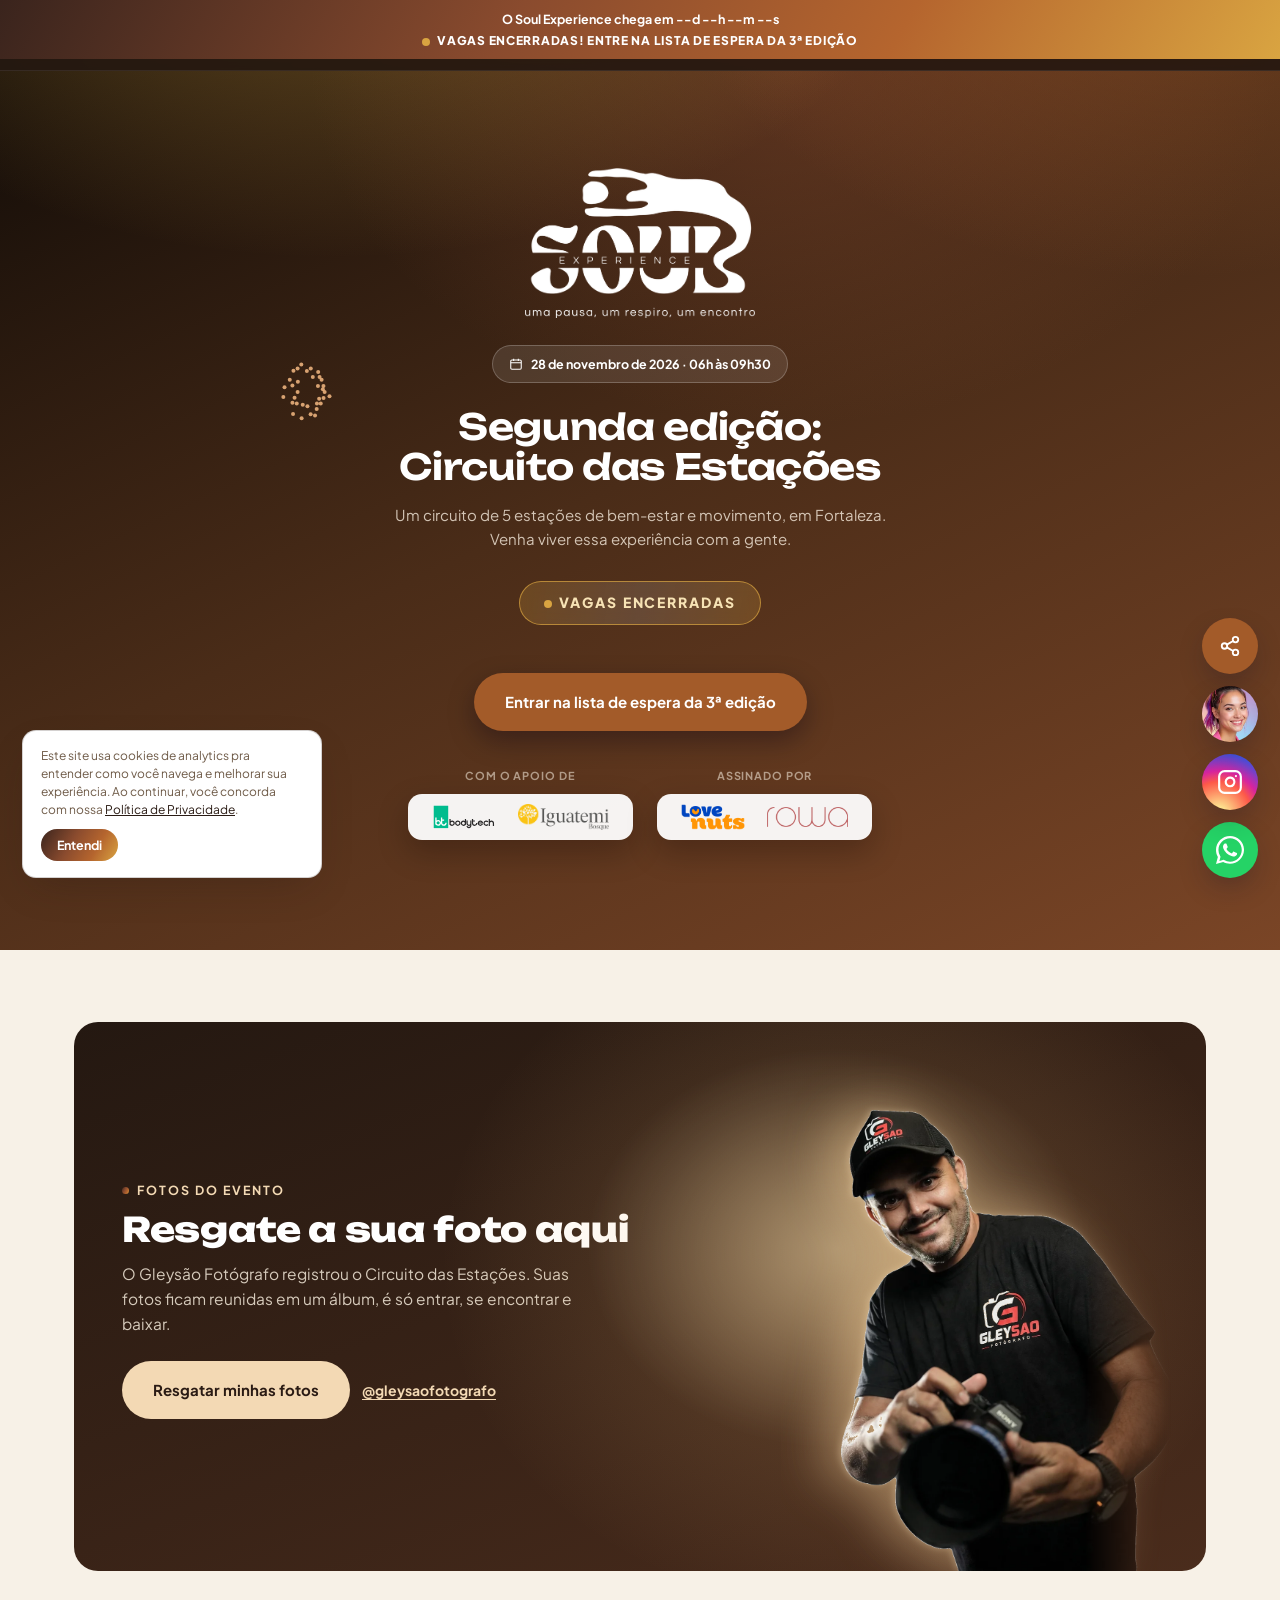
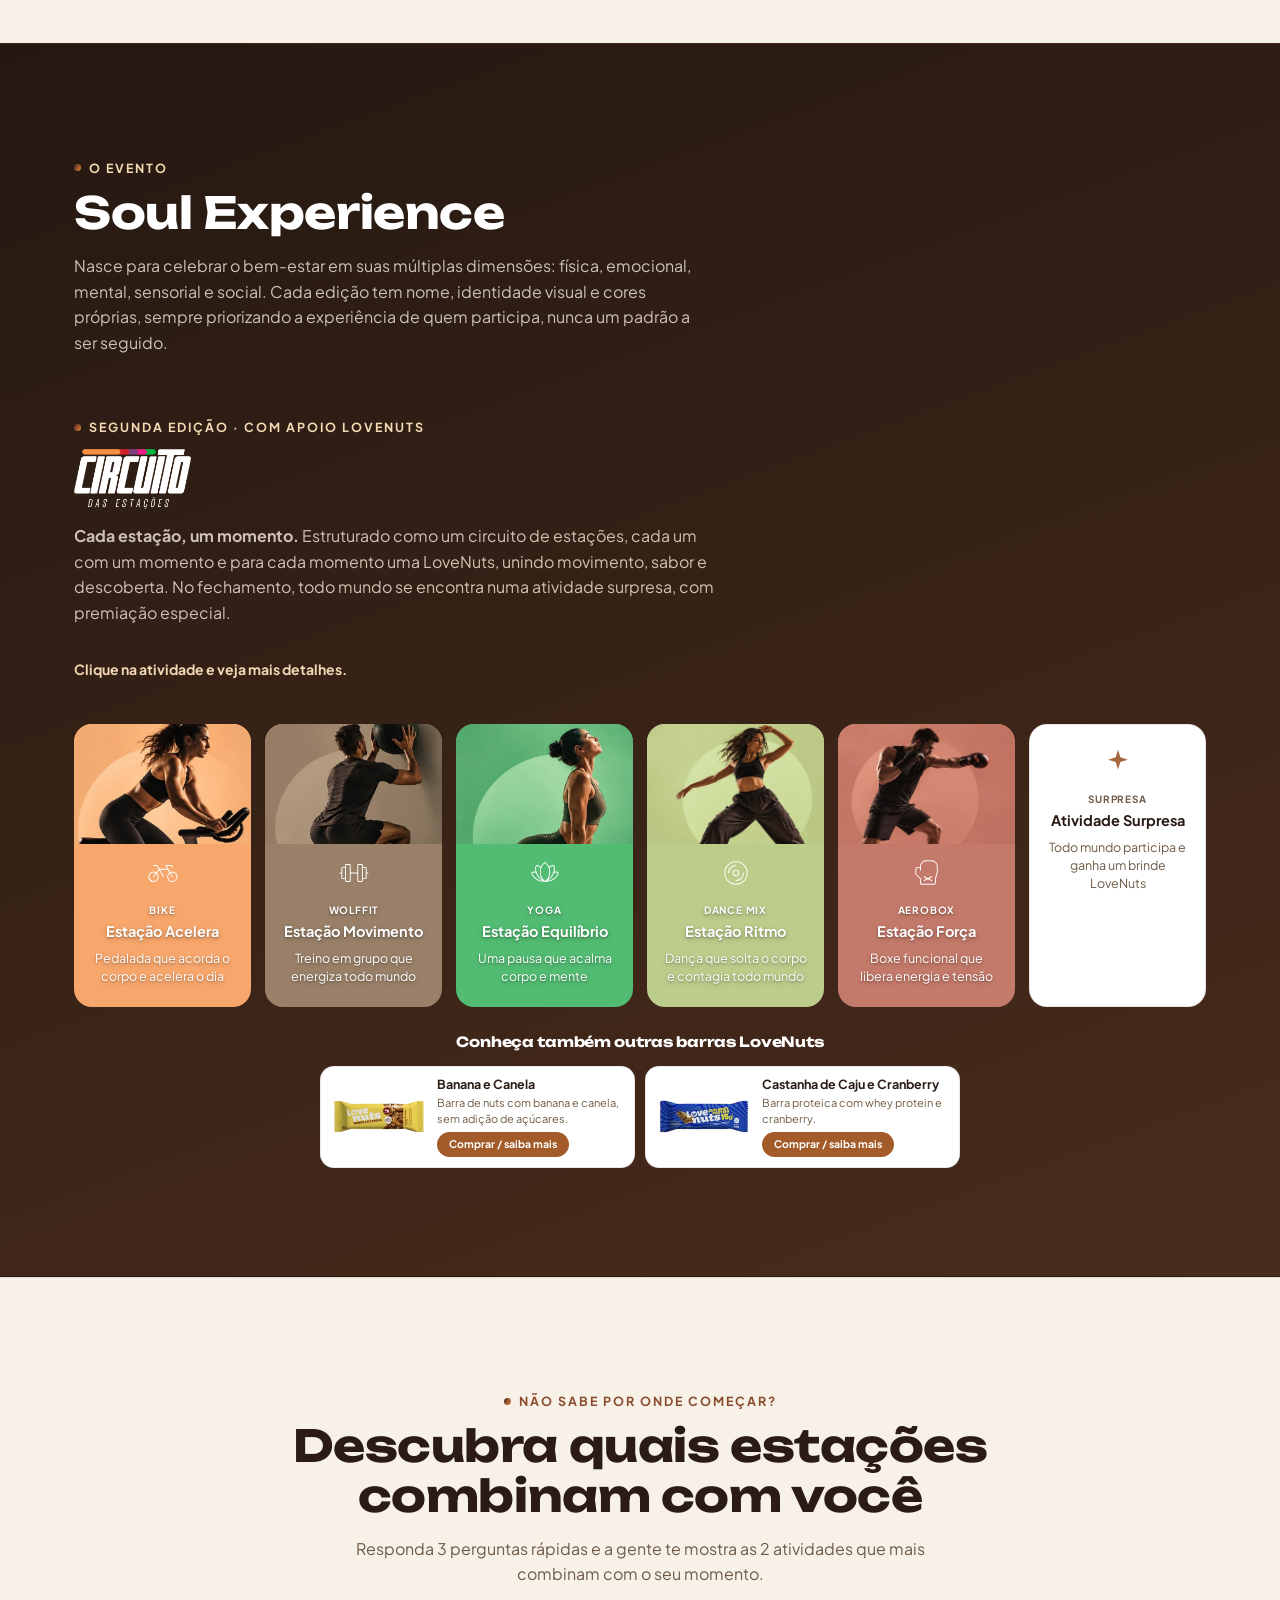
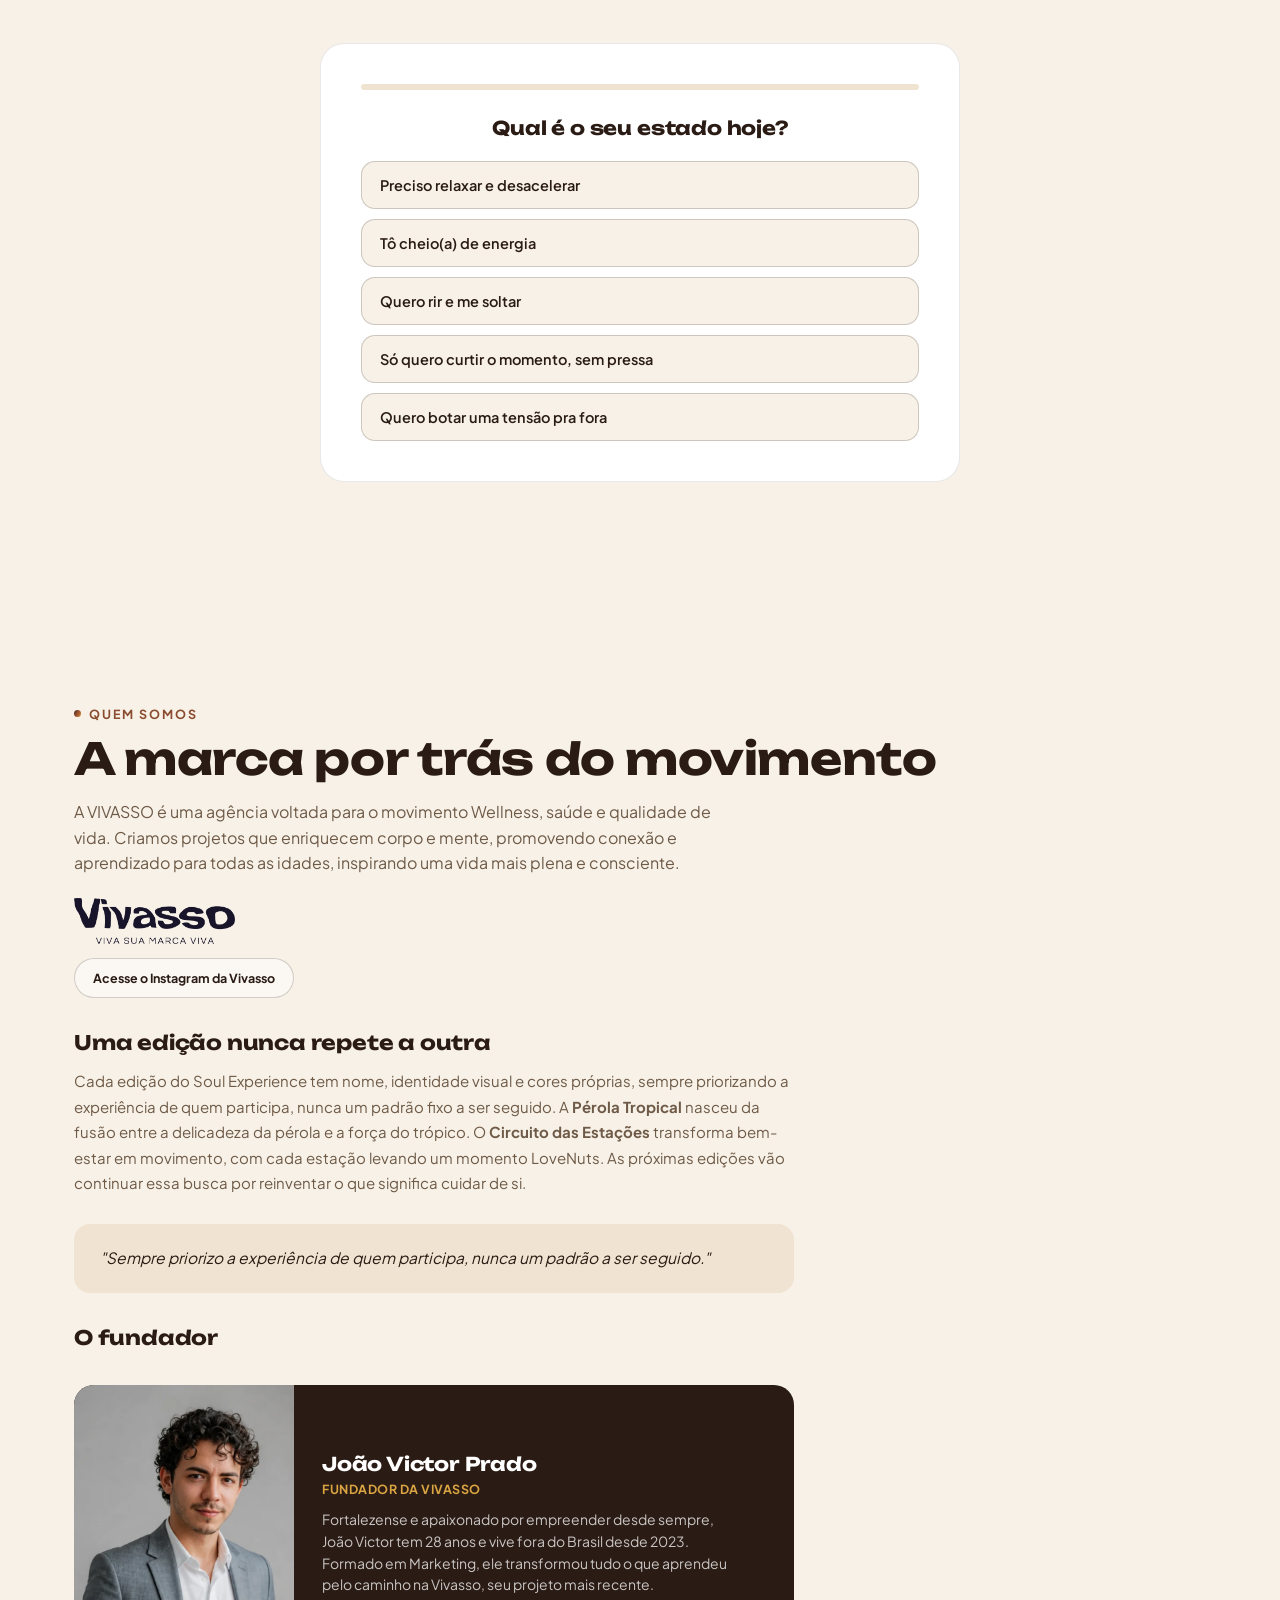
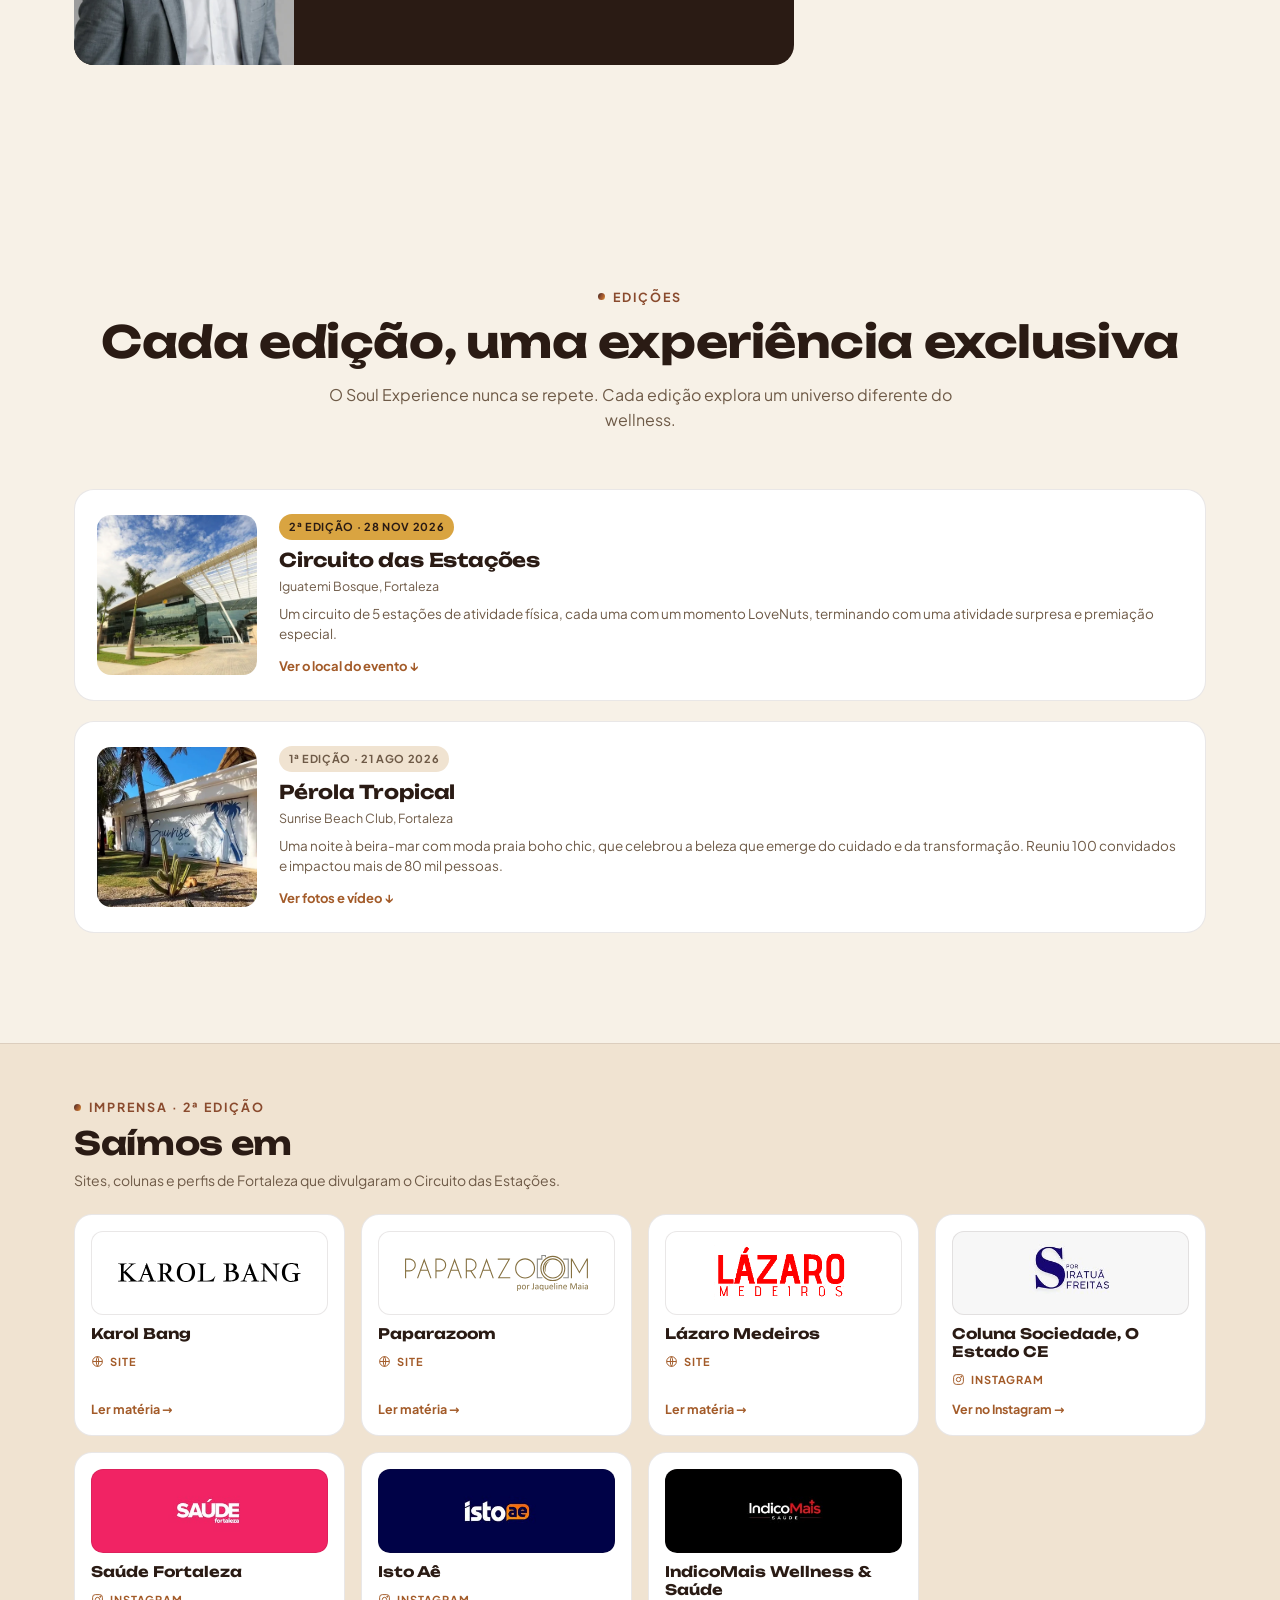
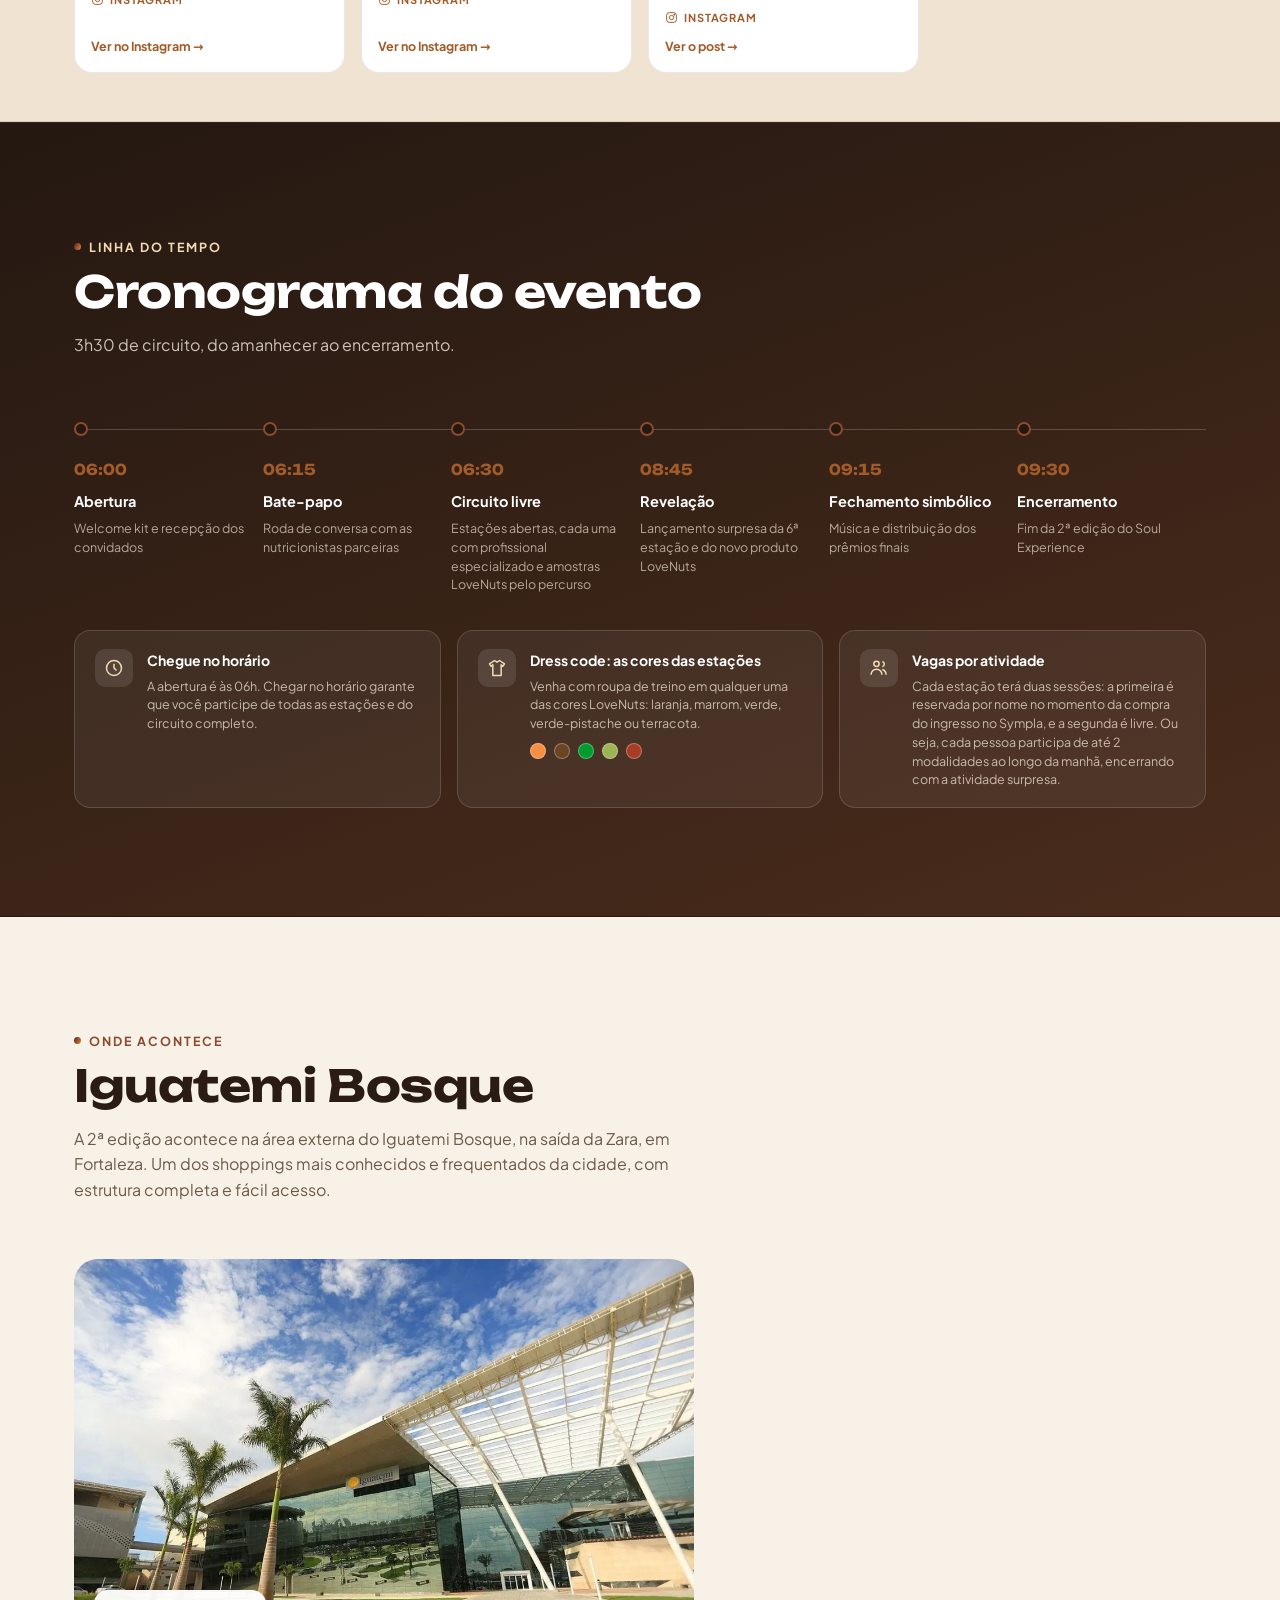
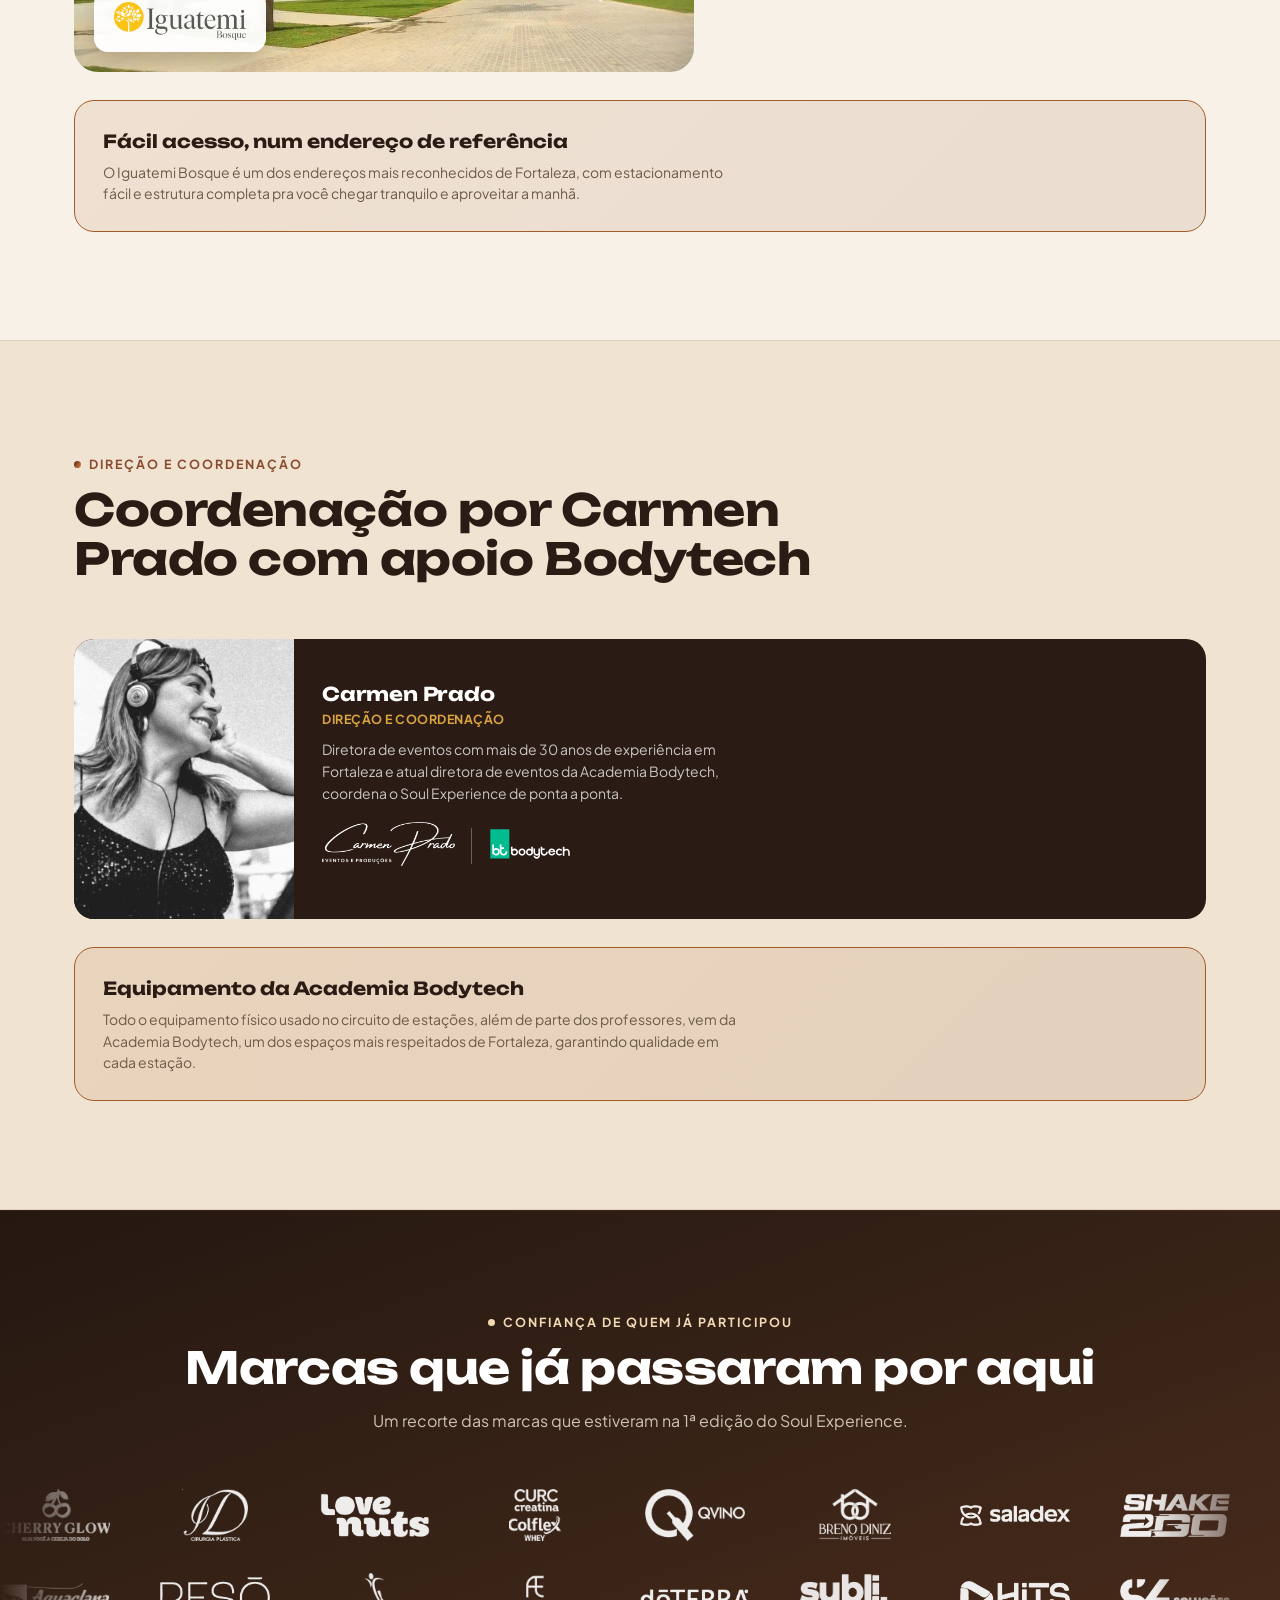
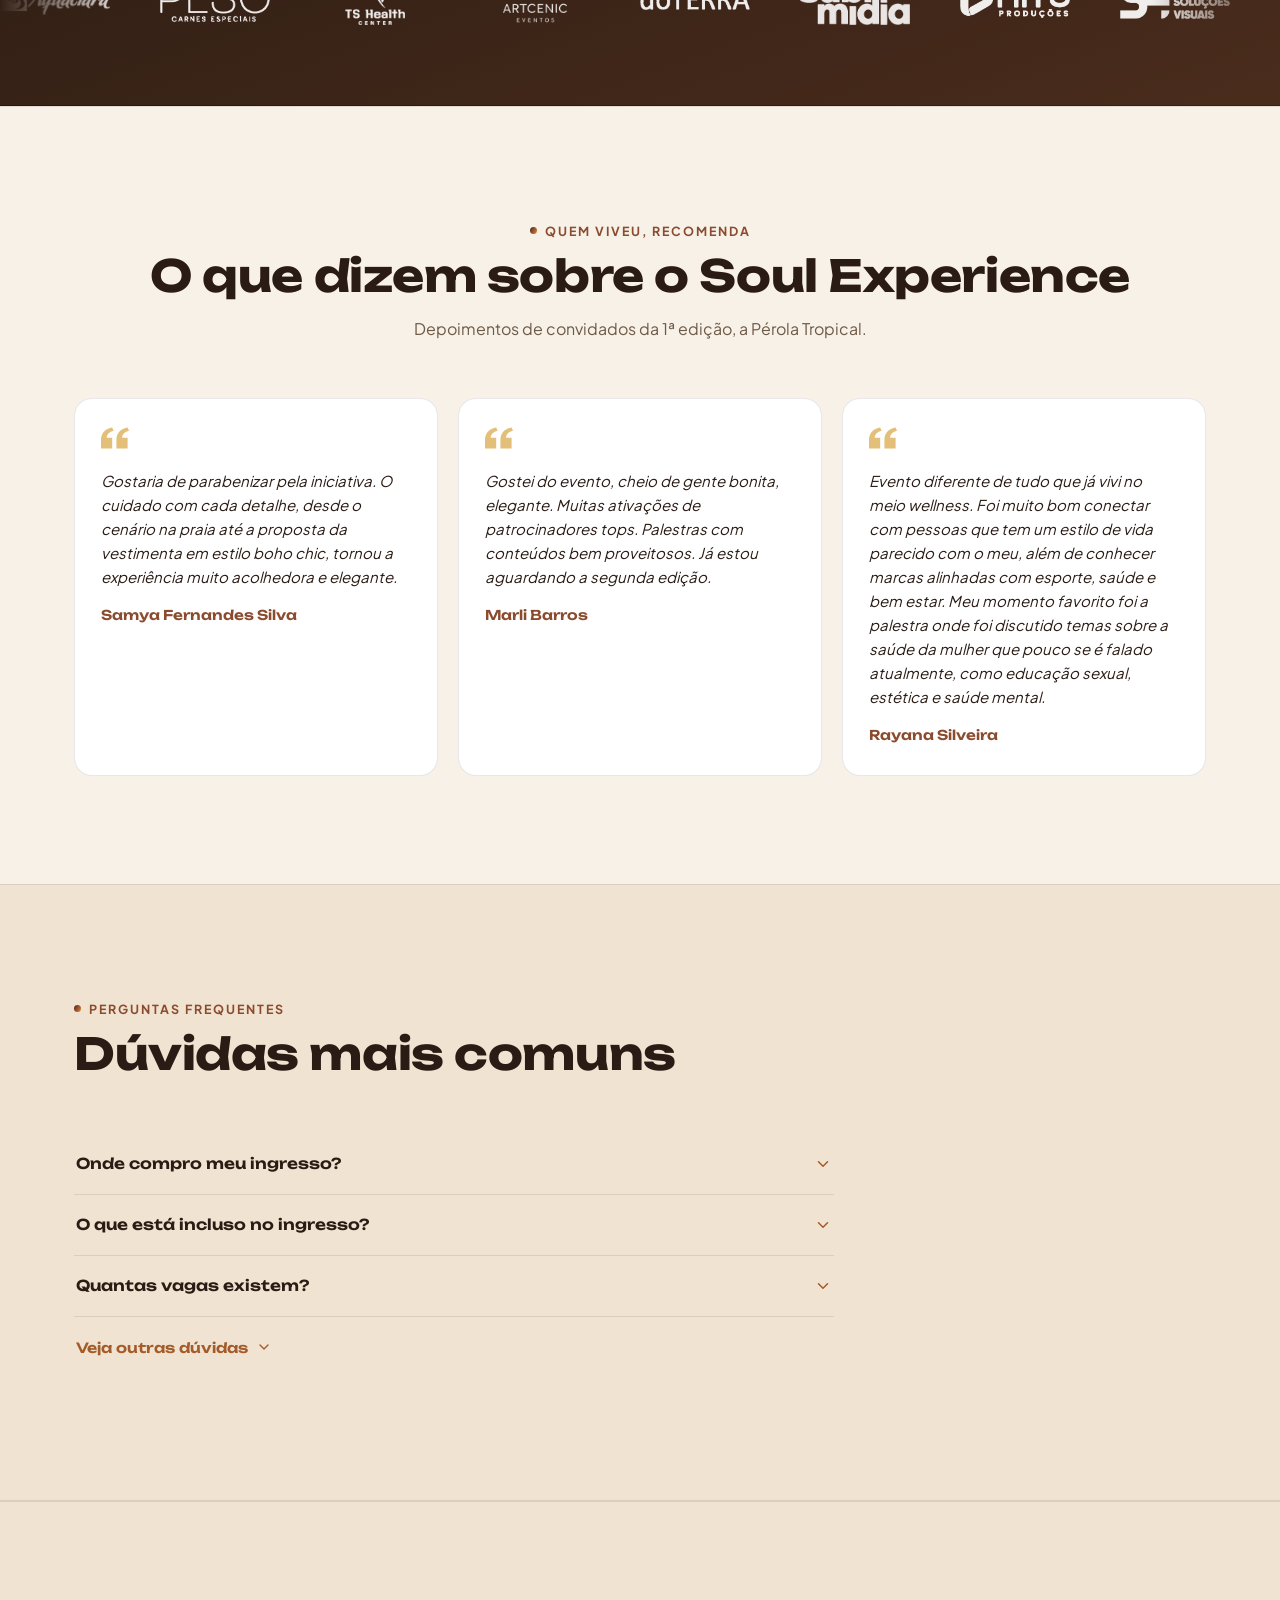
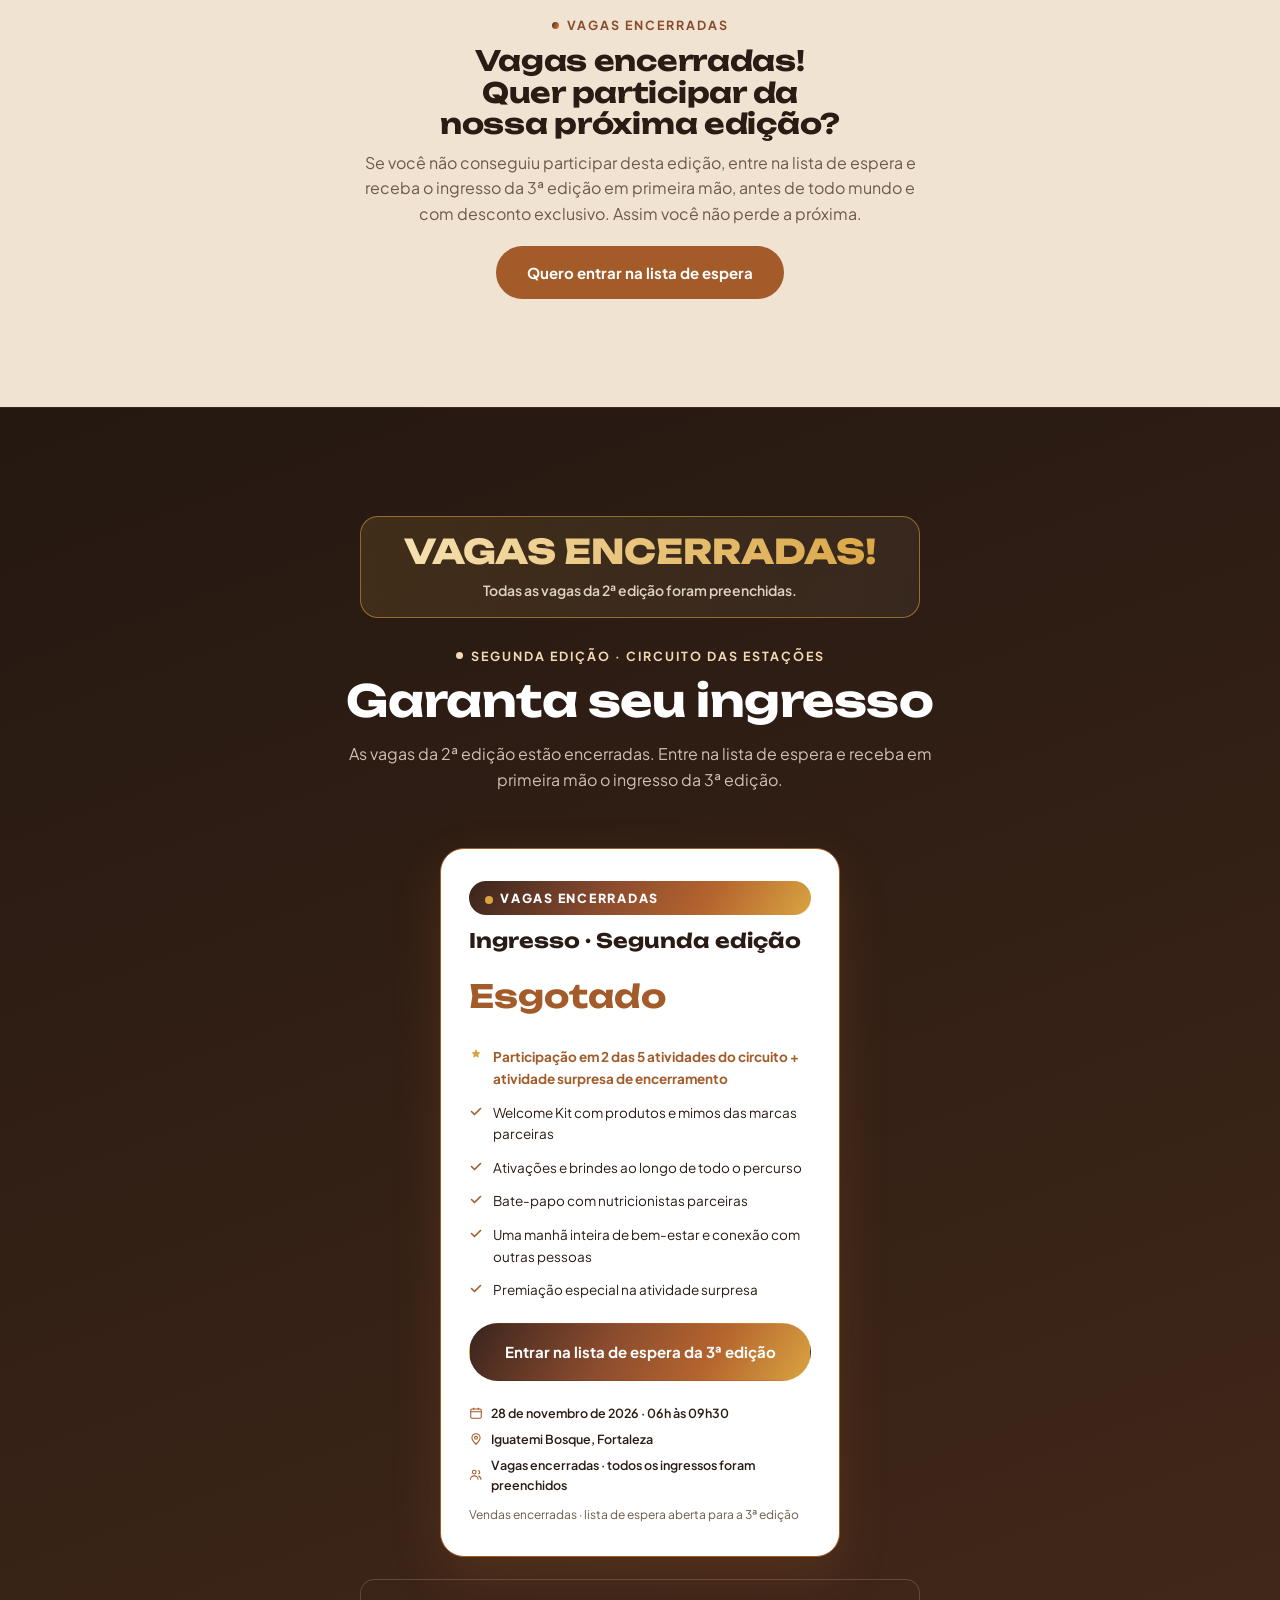
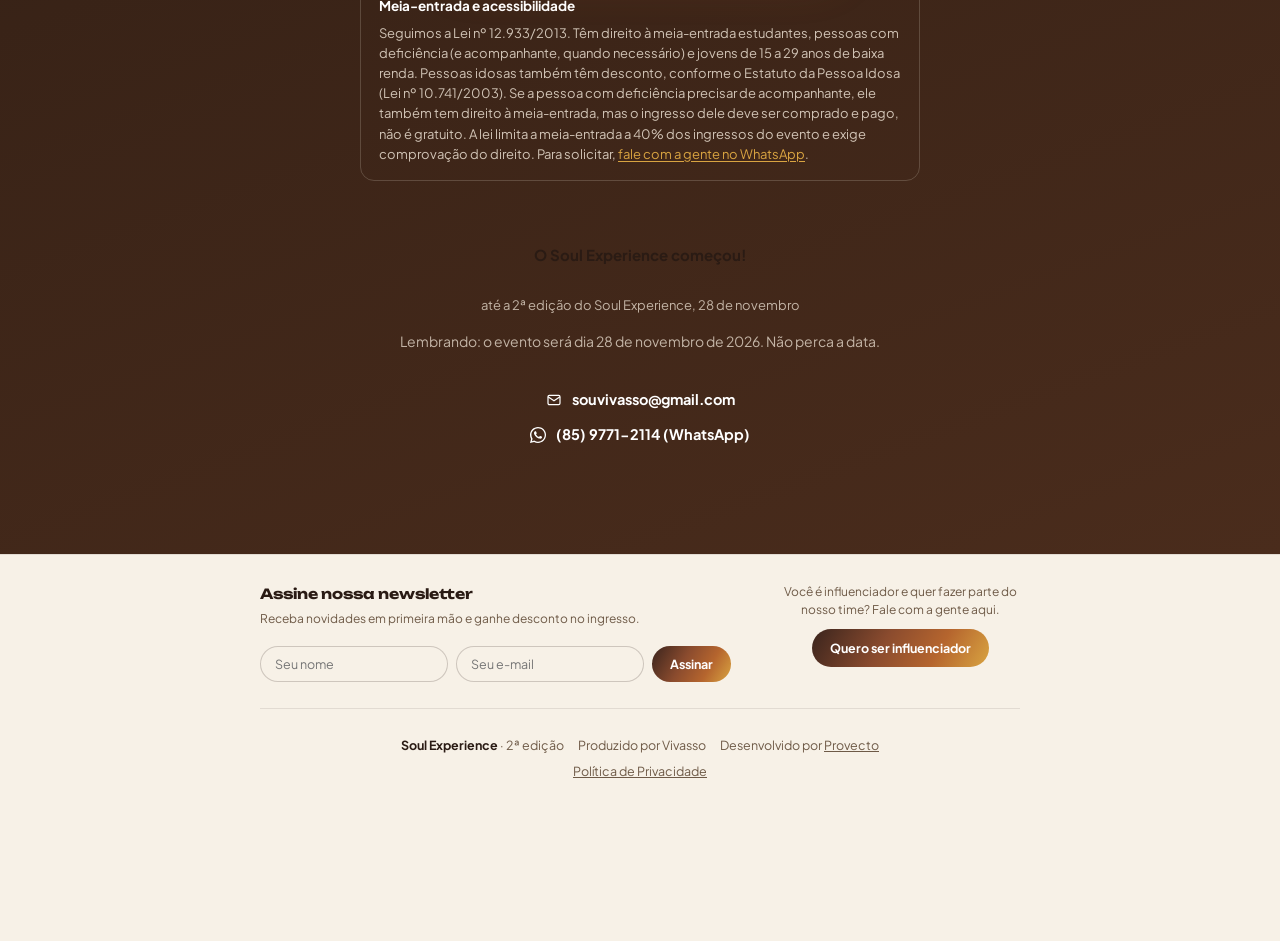
==== commit 5c4adaf0: "Karol Bang entra no 'Saimos em' com os outros veiculos; remove bloco avulso Co-Authored-By: Claude S" ====
--- a/index.html
+++ b/index.html
@@ -762,9 +762,8 @@
   .midia-readmore{margin-top:8px;font-size:12.5px;font-weight:700;color:var(--violet);}
 
   /* ===== Saímos em (veículos) ===== */
-  .saimos{margin-top:48px;padding-top:36px;border-top:1px solid var(--line-strong);}
-  .saimos h3{margin:8px 0 0;font-family:'Unbounded',sans-serif;font-size:clamp(20px,2.6vw,28px);font-weight:800;color:var(--ink);line-height:1.15;}
-  .saimos .saimos-sub{margin-top:8px;font-size:14px;color:var(--ink-dim);max-width:560px;}
+  .saimos{margin:0;padding:0;}
+    .saimos .saimos-sub{margin-top:8px;font-size:14px;color:var(--ink-dim);max-width:560px;}
   .saimos-grid{margin-top:22px;display:grid;grid-template-columns:repeat(auto-fit,minmax(230px,1fr));gap:16px;}
   .saimos-card{min-width:0;display:flex;flex-direction:column;align-items:flex-start;gap:10px;padding:16px;background:var(--bg-alt);border:1px solid var(--line);border-radius:18px;text-decoration:none;color:var(--ink);transition:transform .2s,border-color .2s,box-shadow .2s;}
   .saimos-card:hover{transform:translateY(-3px);border-color:var(--violet);box-shadow:0 12px 28px rgba(42,27,20,.10);}
@@ -1936,28 +1935,17 @@
 <!-- ================= NA MIDIA ================= -->
 <section id="midia" style="padding-block:48px;border-top:1px solid var(--line);border-bottom:1px solid var(--line);background:var(--panel-lav);">
   <div class="wrap">
-    <span class="eyebrow">Imprensa · 2ª edição</span>
-    <h2 class="section-title" style="font-size:clamp(24px,3vw,32px);margin-top:8px;">Saímos na mídia</h2>
-    <div class="midia-author">
-      <img src="assets/team/karol-bang.webp" alt="Karol Bang">
-      <div class="content">
-        <h3>Karol Bang</h3>
-        <p>Colunista digital com mais de 5 milhões de visualizações por mês, com temas de comportamento e lifestyle em Fortaleza.</p>
-      </div>
-    </div>
-    <p class="midia-cta-hint">Clique e confira as matérias completas:</p>
-    <div class="midia-grid">
-      <a class="midia-card" href="https://karolbang.com.br/soul-experience-leva-circuito-de-wellness-ao-iguatemi-fortaleza/" target="_blank" rel="noopener">
-        <span class="midia-source">Karol Bang</span>
-        <span class="midia-title">"Soul Experience leva circuito de wellness ao Iguatemi Fortaleza"</span>
-        <span class="midia-readmore">Ler matéria completa →</span>
-      </a>
-    </div>
     <div class="saimos">
-      <span class="eyebrow">Também falaram da 2ª edição</span>
-      <h3>Saímos em</h3>
+      <span class="eyebrow">Imprensa · 2ª edição</span>
+      <h2 class="section-title" style="font-size:clamp(24px,3vw,32px);margin-top:8px;">Saímos em</h2>
       <p class="saimos-sub">Sites, colunas e perfis de Fortaleza que divulgaram o Circuito das Estações.</p>
       <div class="saimos-grid">
+        <a class="saimos-card" href="https://karolbang.com.br/soul-experience-leva-circuito-de-wellness-ao-iguatemi-fortaleza/" target="_blank" rel="noopener">
+          <span class="saimos-logo"><img src="assets/midia/karol-bang.svg" alt="Karol Bang" loading="lazy"></span>
+          <span class="saimos-name">Karol Bang</span>
+          <span class="saimos-tag"><svg viewBox="0 0 24 24" fill="none" stroke="currentColor" stroke-width="1.8"><circle cx="12" cy="12" r="9"/><path d="M3 12h18M12 3c3 3.2 3 14.8 0 18M12 3c-3 3.2-3 14.8 0 18"/></svg>Site</span>
+          <span class="saimos-go">Ler matéria →</span>
+        </a>
         <a class="saimos-card" href="https://paparazoom.com.br/bodytech-e-vivasso-unem-fitness-e-bem-estar-na-segunda-edicao-do-soul-experience-neste-sabado-28/" target="_blank" rel="noopener">
           <span class="saimos-logo"><img src="assets/midia/paparazoom.svg" alt="Paparazoom" loading="lazy"></span>
           <span class="saimos-name">Paparazoom</span>
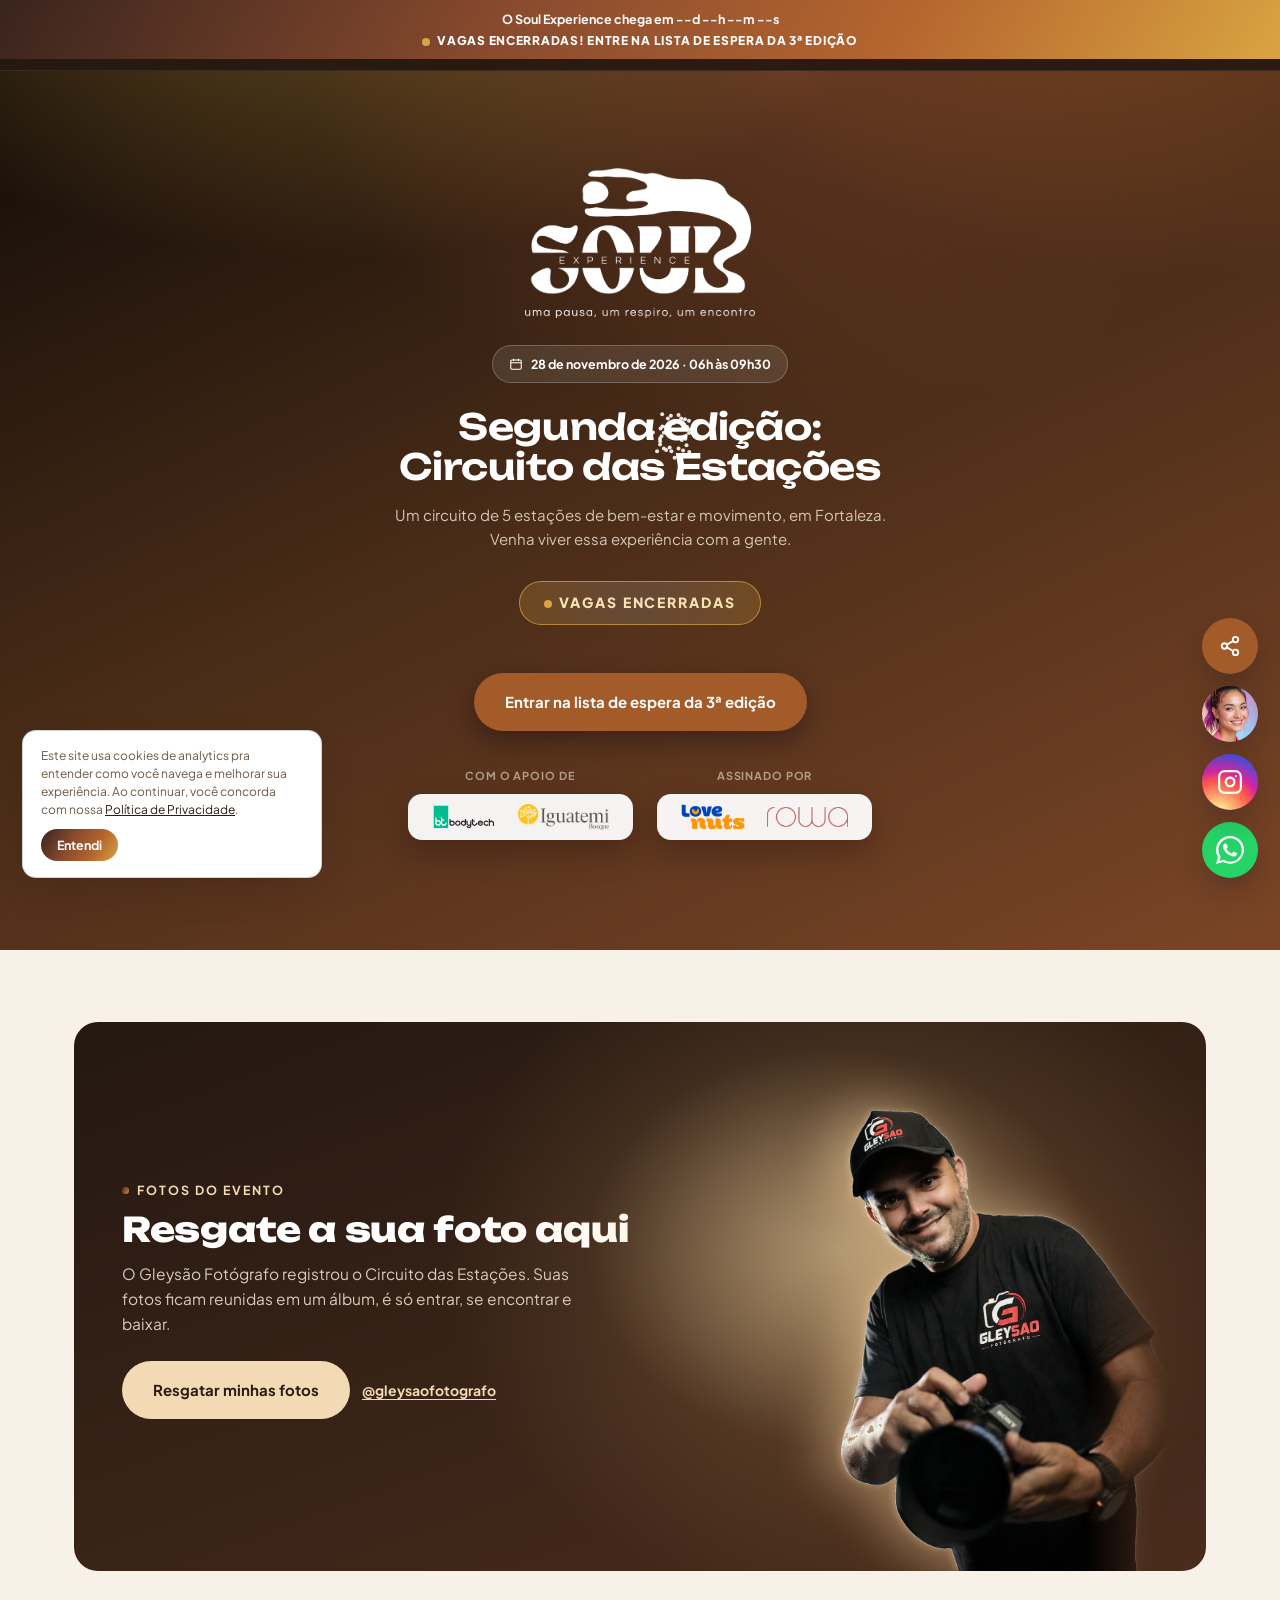
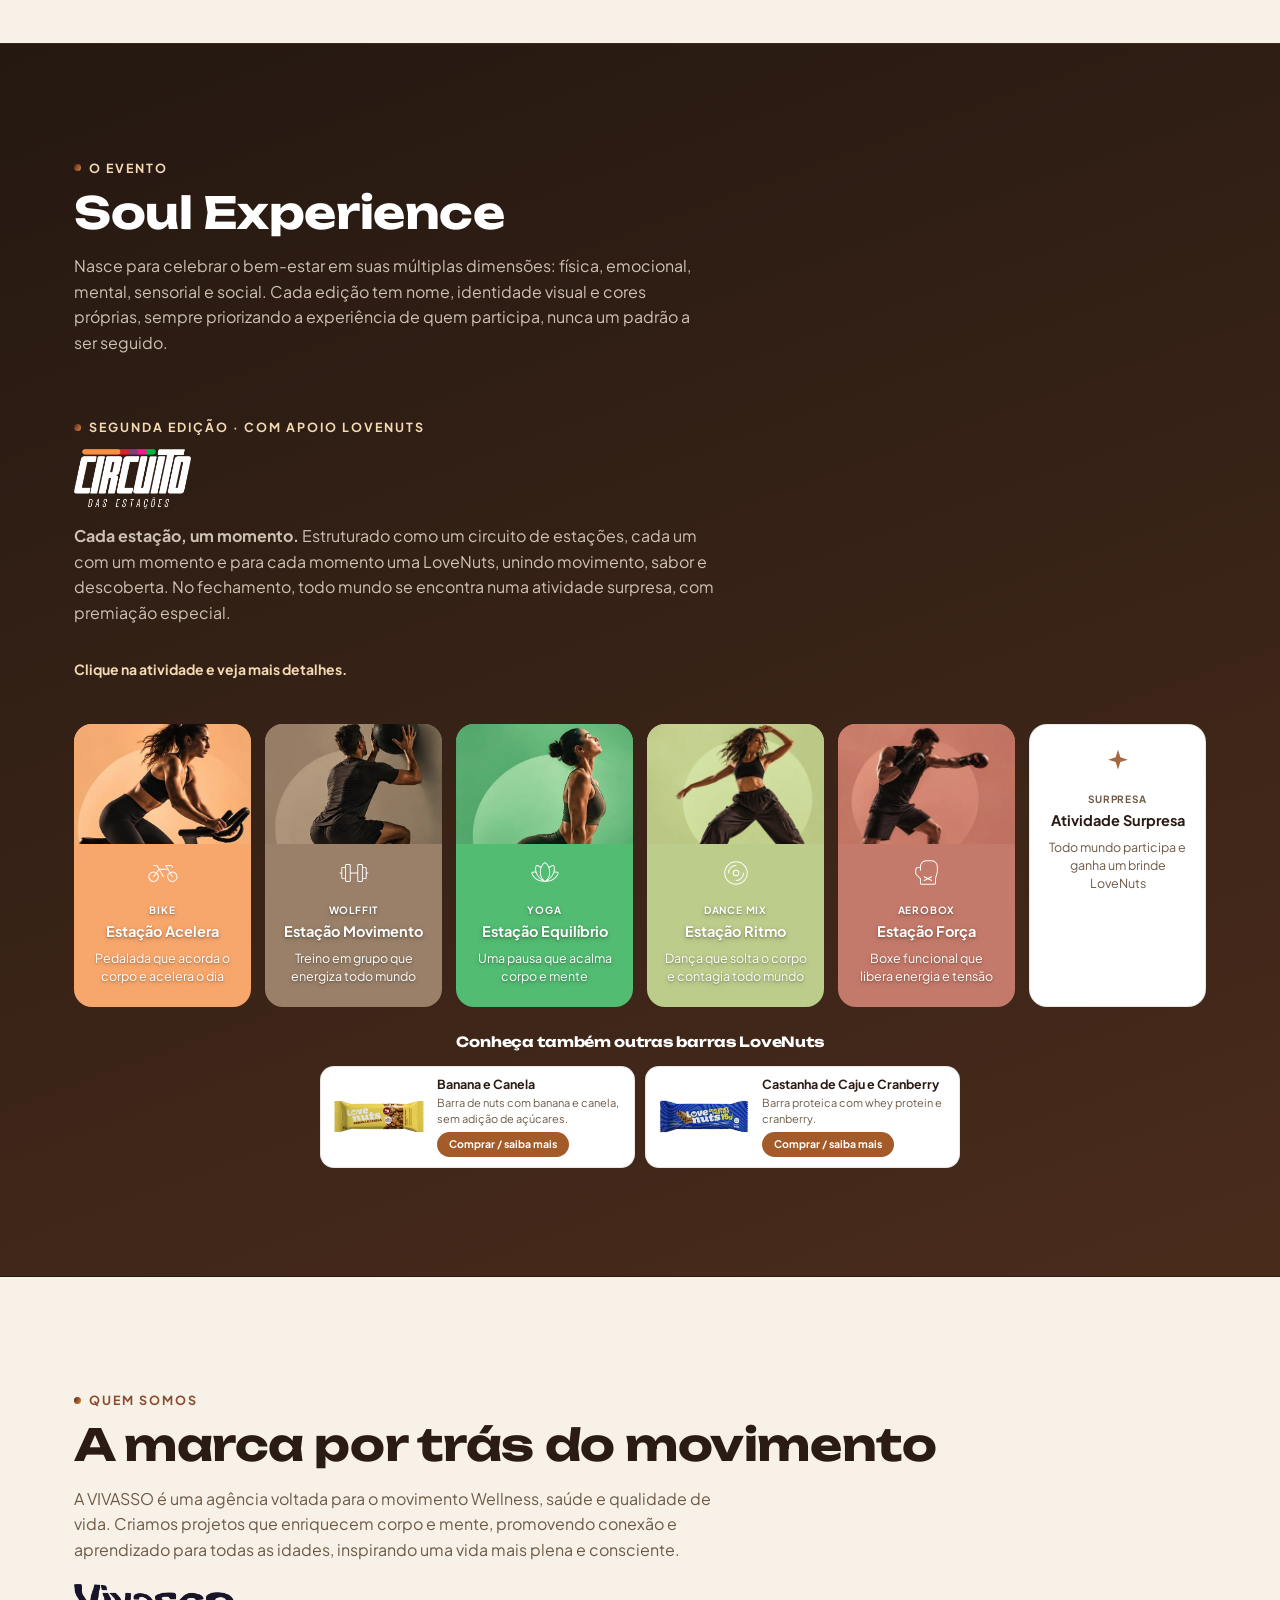
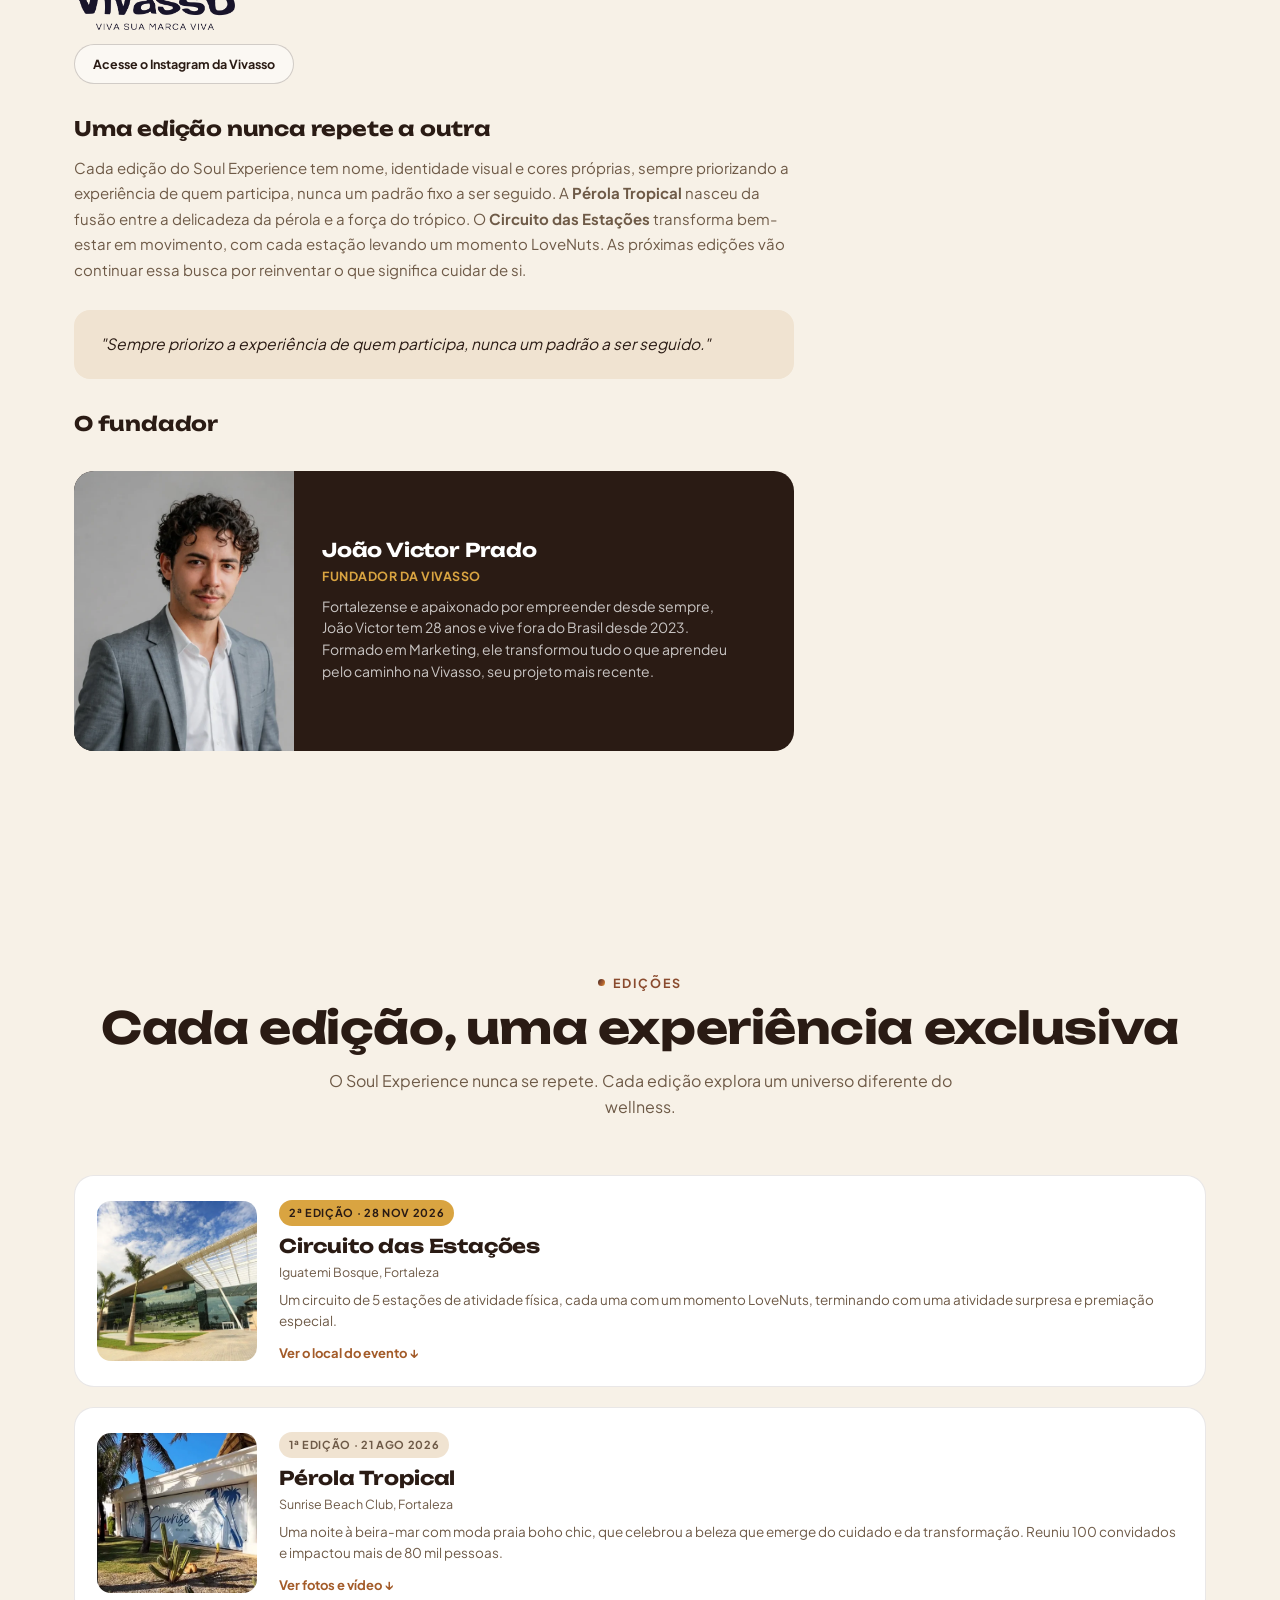
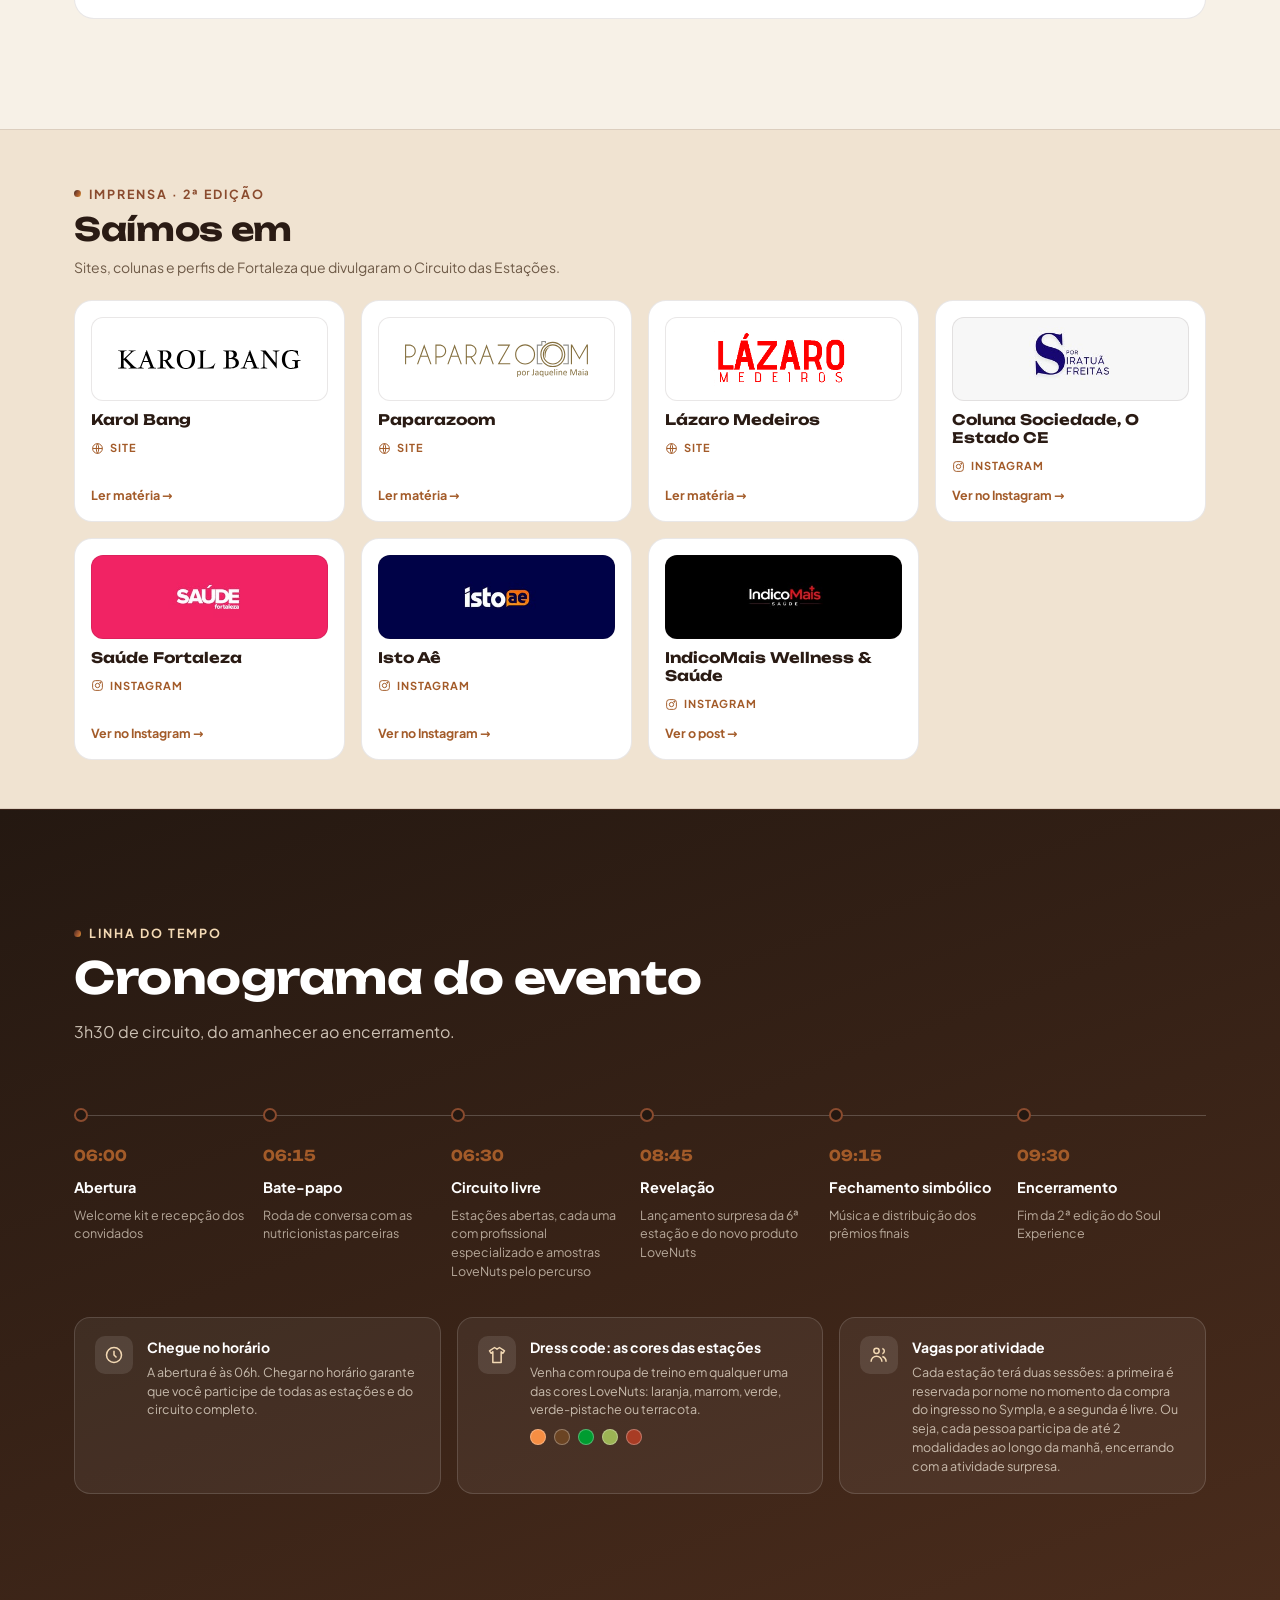
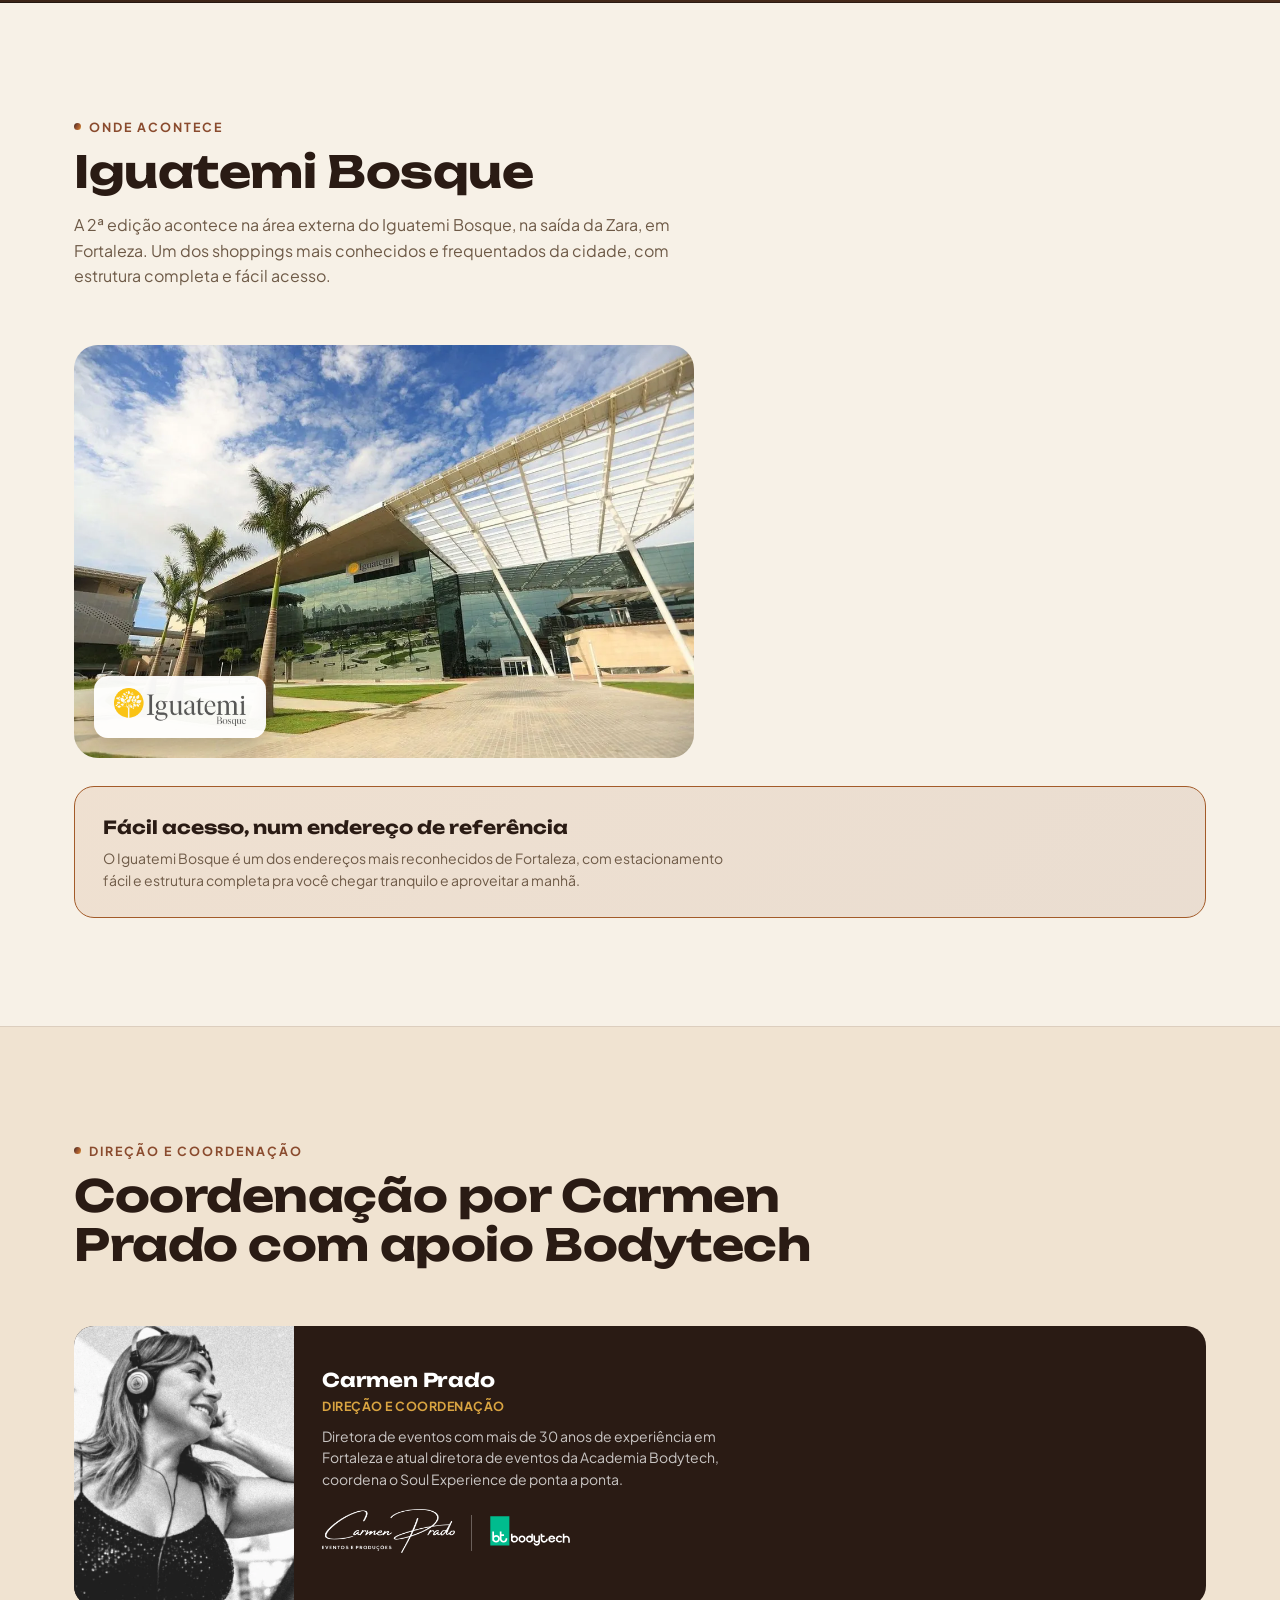
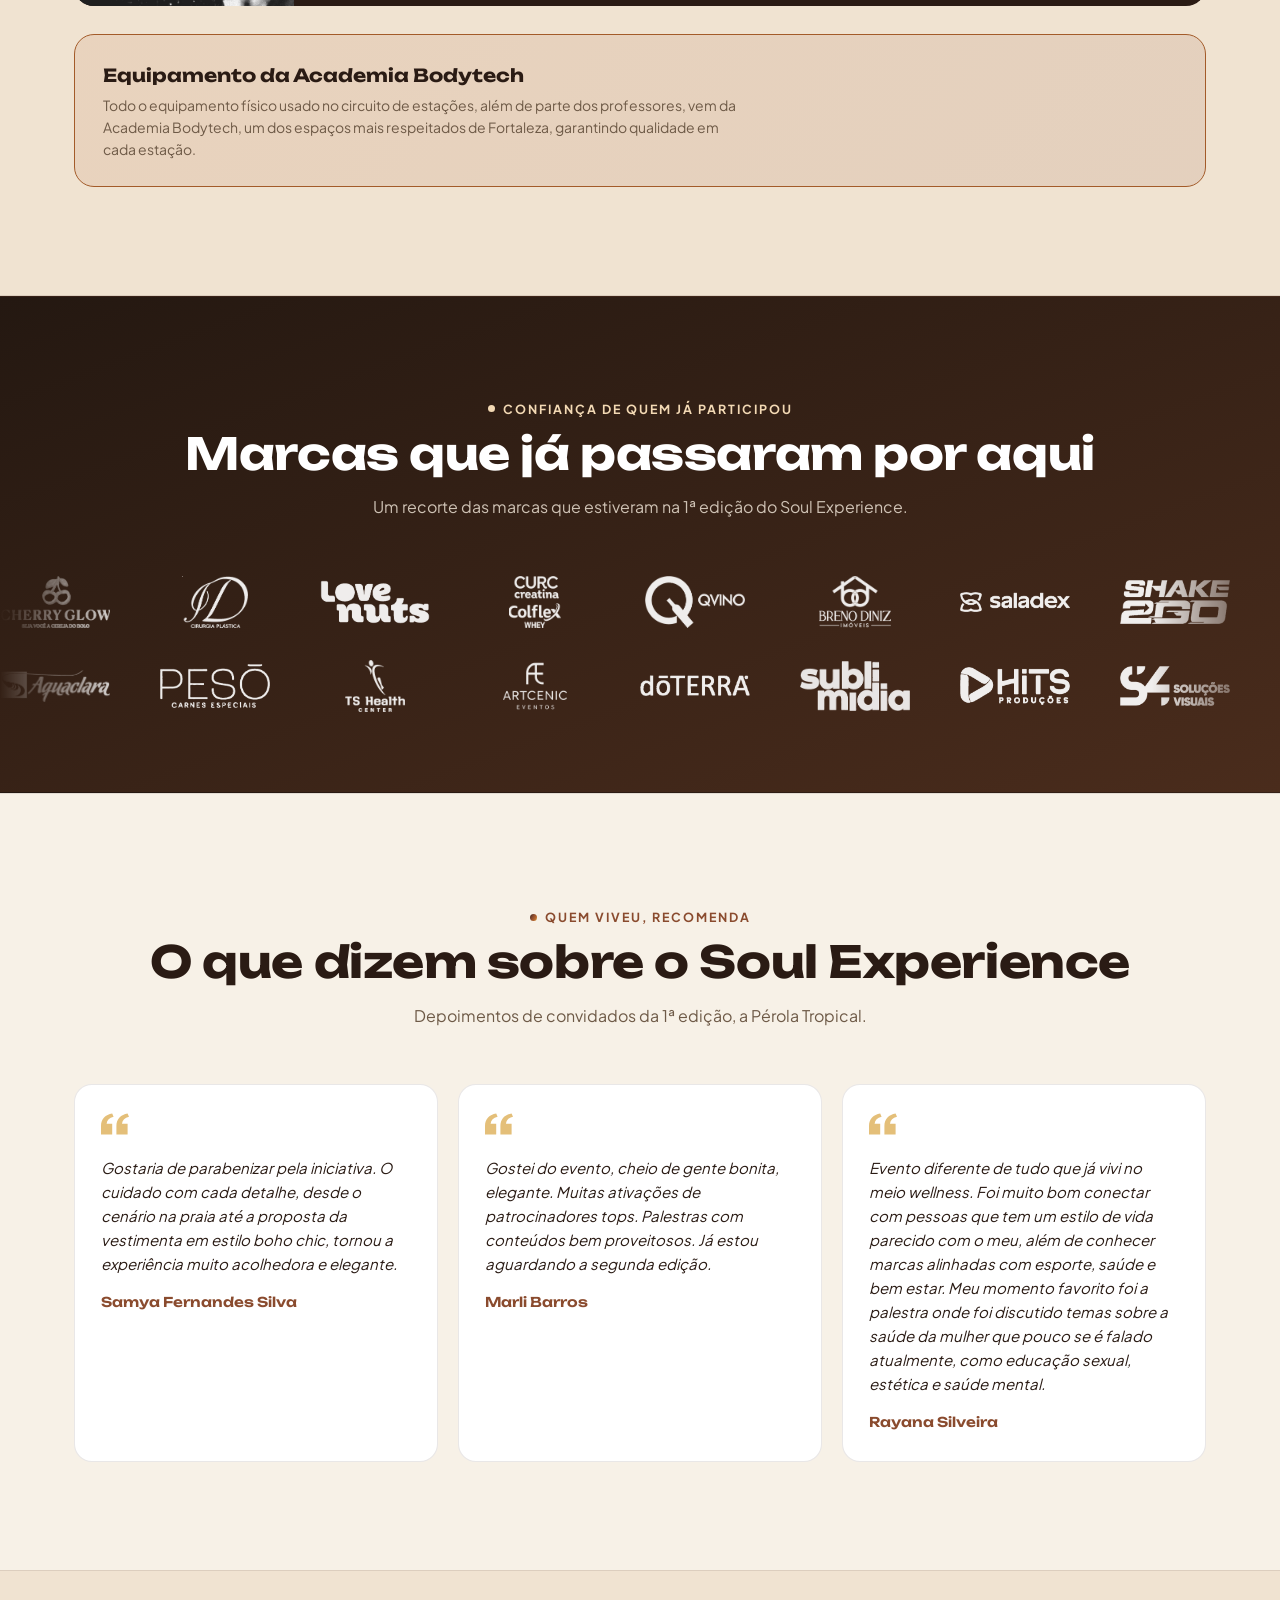
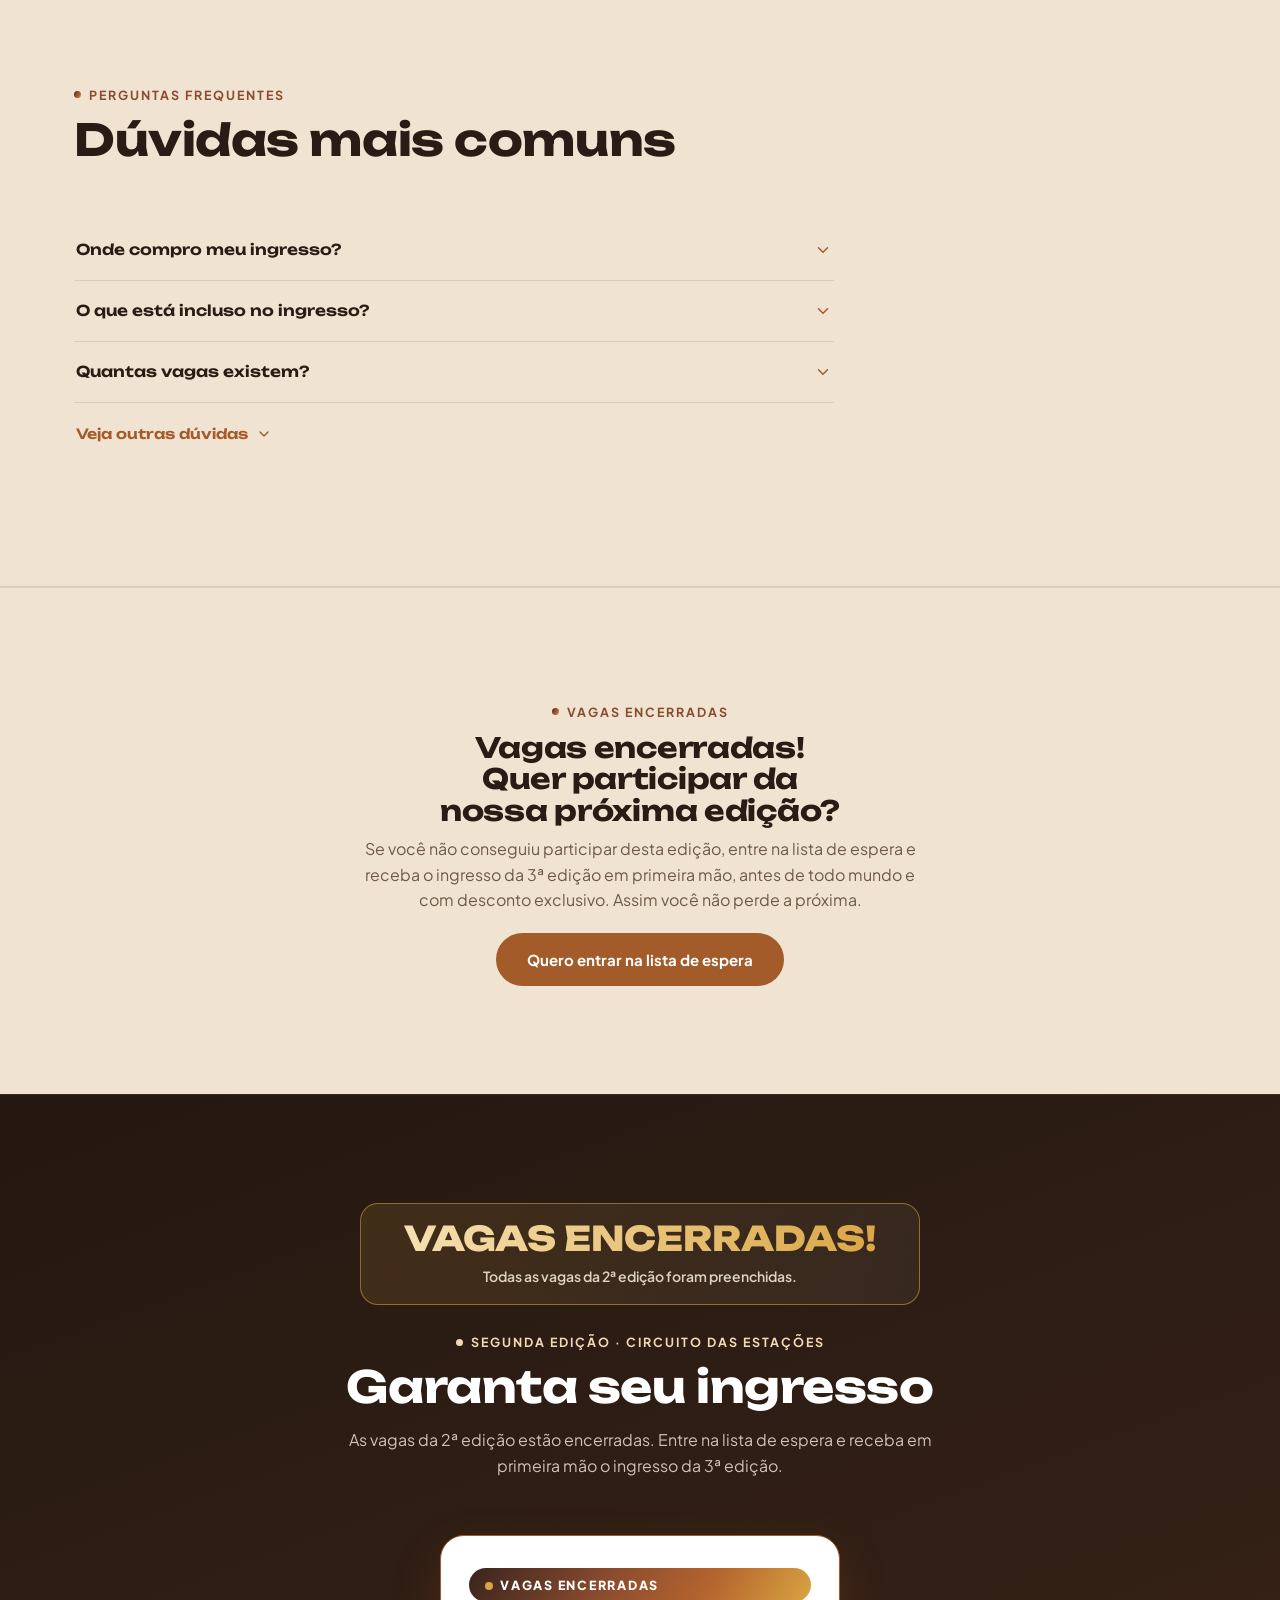
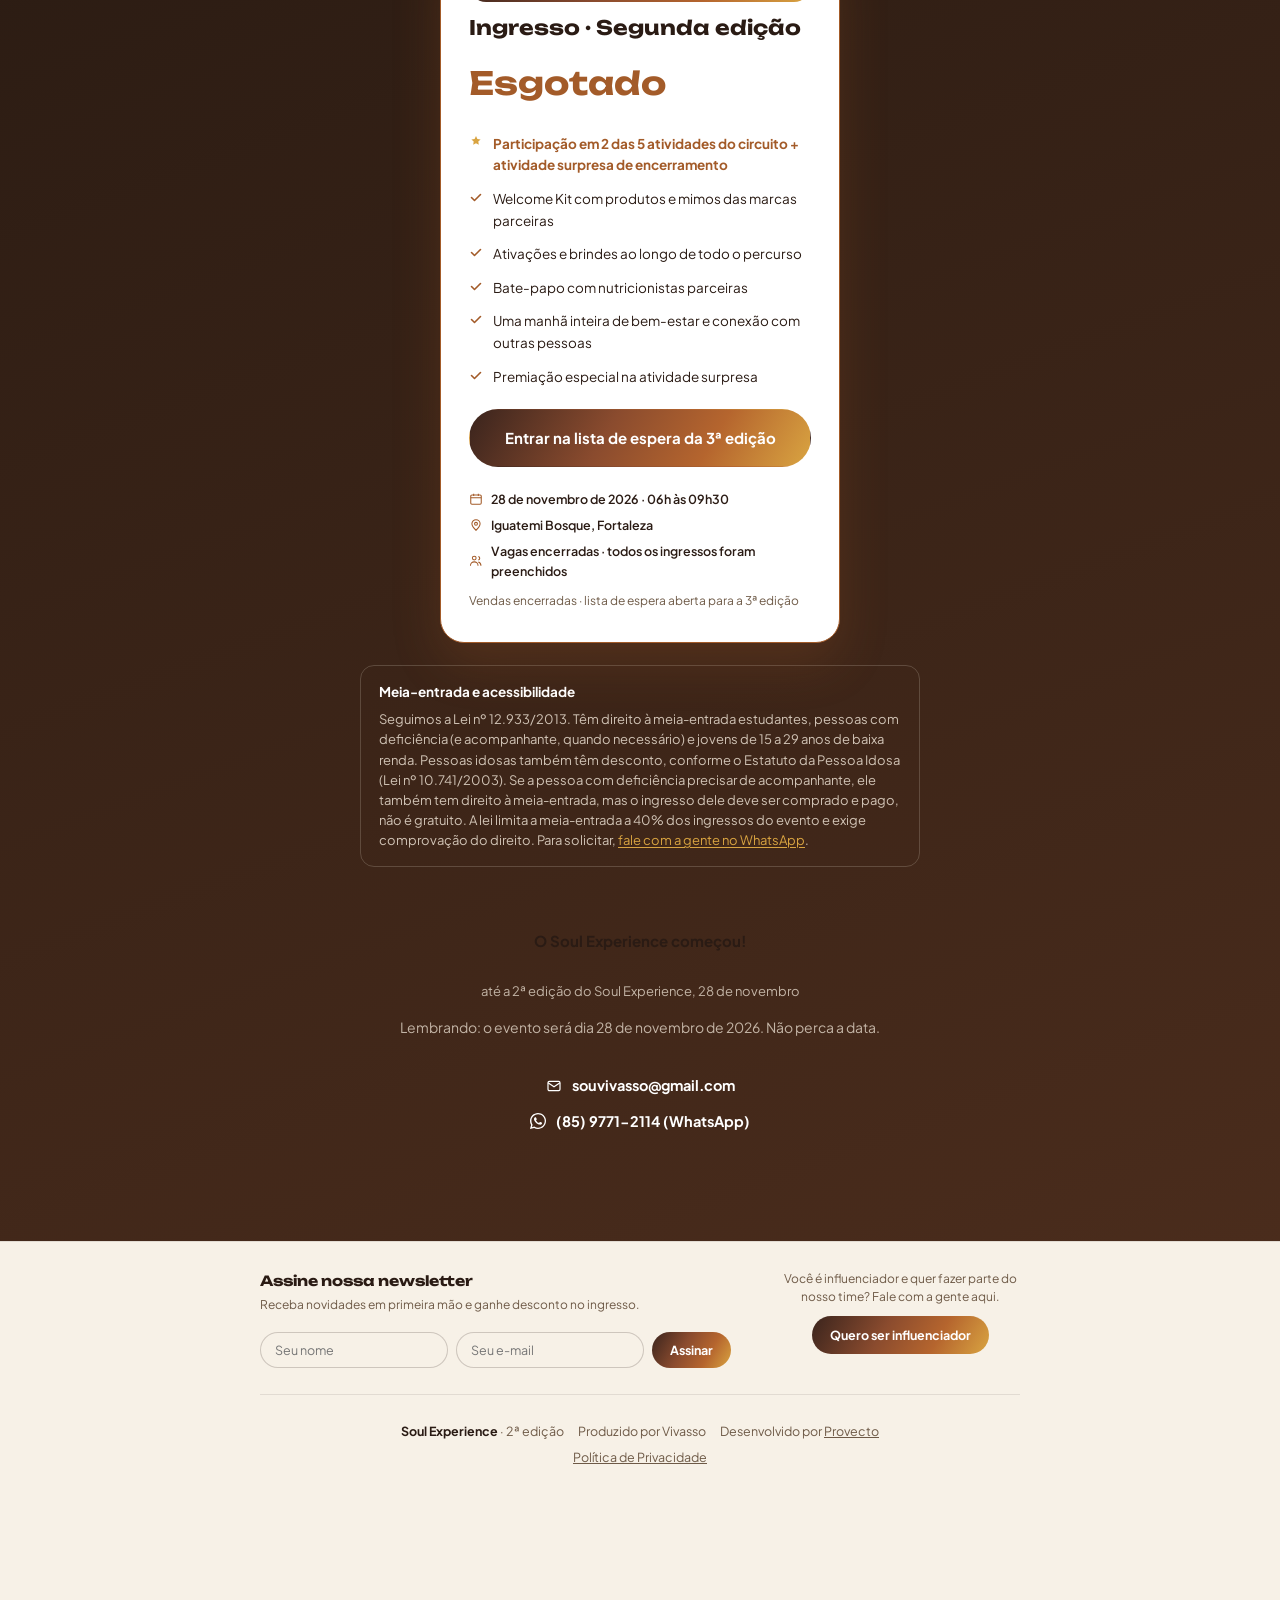
==== commit 5ae4a6cd: "Remove o quiz 'Descubra quais estacoes combinam com voce' Co-Authored-By: Claude Sonnet 5.5 <noreply" ====
--- a/index.html
+++ b/index.html
@@ -566,30 +566,6 @@
   .more-bar .sd-product-buy{margin-top:6px;font-size:10.5px;padding:4px 12px;}
   @media (max-width:700px){.station-detail-grid{grid-template-columns:1fr;}}
 
-  /* ---------- QUIZ ---------- */
-  .quiz-box{max-width:640px;margin:40px auto 0;background:var(--bg-alt);border:1px solid var(--line);border-radius:24px;padding:clamp(24px,4vw,40px);}
-  .quiz-progress{height:6px;border-radius:4px;background:var(--panel-lav);overflow:hidden;margin-bottom:28px;}
-  .quiz-progress-fill{display:block;height:100%;background:linear-gradient(90deg,var(--violet),var(--pink));transition:width .3s ease;}
-  .quiz-question h3{font-family:'Unbounded',sans-serif;font-size:19px;font-weight:700;color:var(--ink);text-align:center;margin:0 0 22px;}
-  .quiz-options{display:flex;flex-direction:column;gap:10px;}
-  .quiz-opt{
-    font-family:inherit;font-size:14.5px;font-weight:600;color:var(--ink);text-align:left;
-    background:var(--bg);border:1.5px solid var(--line-strong);border-radius:14px;padding:14px 18px;
-    cursor:pointer;transition:border-color .2s,transform .15s;width:100%;
-  }
-  .quiz-opt:hover{border-color:var(--violet);transform:translateY(-1px);}
-  .quiz-result{text-align:center;}
-  .quiz-result h3{font-family:'Unbounded',sans-serif;font-size:20px;font-weight:700;color:var(--ink);margin:0 0 22px;}
-  .quiz-result-cards{display:grid;grid-template-columns:1fr 1fr;gap:14px;margin-bottom:26px;}
-  @media (max-width:520px){.quiz-result-cards{grid-template-columns:1fr;}}
-  .quiz-result-card{border-radius:16px;padding:20px 16px;color:#fff;text-align:center;cursor:pointer;border:none;font-family:inherit;transition:transform .2s;}
-  .quiz-result-card:hover{transform:translateY(-2px);}
-  .quiz-result-photo{margin:-20px -16px 12px;height:110px;background-size:cover;background-position:center 25%;border-radius:16px 16px 0 0;}
-  .quiz-result-card svg{margin:0 auto 10px;display:block;}
-  .quiz-result-card .tag{font-size:10px;font-weight:700;text-transform:uppercase;letter-spacing:.08em;opacity:.9;}
-  .quiz-result-card .name{font-family:'Unbounded',sans-serif;font-weight:700;font-size:15px;margin-top:2px;}
-  .quiz-result .btn{width:100%;justify-content:center;}
-  .quiz-restart{display:block;margin:14px auto 0;background:none;border:none;font-size:12.5px;color:var(--ink-dim);text-decoration:underline;cursor:pointer;font-family:inherit;}
 
 
   /* ---------- CAMPANHA ---------- */
@@ -1762,61 +1738,6 @@
             <a class="sd-product-buy" href="https://www.emporiodunorte.com.br/produtos/barra-de-castanha-de-caju-e-cranberry-60g-love-nuts/" target="_blank" rel="noopener" onclick="if(window.clarity){clarity('event','lovenuts_buy_click');clarity('set','lovenuts_product','LoveNuts Castanha de Caju e Cranberry');}">Comprar / saiba mais</a>
           </div>
         </div>
-      </div>
-    </div>
-  </div>
-</section>
-
-<!-- ================= QUIZ ================= -->
-<section id="quiz" style="border-top:1px solid var(--line);">
-  <div class="wrap">
-    <div class="section-head center">
-      <span class="eyebrow">Não sabe por onde começar?</span>
-      <h2 class="section-title">Descubra quais estações combinam com você</h2>
-      <p class="lede">Responda 3 perguntas rápidas e a gente te mostra as 2 atividades que mais combinam com o seu momento.</p>
-    </div>
-
-    <div class="quiz-box" id="quizBox">
-      <div class="quiz-progress"><span class="quiz-progress-fill" id="quizProgressFill" style="width:0%"></span></div>
-
-      <div class="quiz-question" data-q="0">
-        <h3>Qual é o seu estado hoje?</h3>
-        <div class="quiz-options">
-          <button type="button" class="quiz-opt" data-station="yoga">Preciso relaxar e desacelerar</button>
-          <button type="button" class="quiz-opt" data-station="wolffit">Tô cheio(a) de energia</button>
-          <button type="button" class="quiz-opt" data-station="dance">Quero rir e me soltar</button>
-          <button type="button" class="quiz-opt" data-station="bike">Só quero curtir o momento, sem pressa</button>
-          <button type="button" class="quiz-opt" data-station="aerobox">Quero botar uma tensão pra fora</button>
-        </div>
-      </div>
-
-      <div class="quiz-question" data-q="1" hidden>
-        <h3>Que tipo de atividade você prefere?</h3>
-        <div class="quiz-options">
-          <button type="button" class="quiz-opt" data-station="yoga">Alongamento e respiração</button>
-          <button type="button" class="quiz-opt" data-station="wolffit">Treino funcional intenso</button>
-          <button type="button" class="quiz-opt" data-station="dance">Dança e coreografia leve</button>
-          <button type="button" class="quiz-opt" data-station="bike">Pedalada tranquila</button>
-          <button type="button" class="quiz-opt" data-station="aerobox">Boxe e movimentos de defesa</button>
-        </div>
-      </div>
-
-      <div class="quiz-question" data-q="2" hidden>
-        <h3>O que você mais busca numa manhã de bem-estar?</h3>
-        <div class="quiz-options">
-          <button type="button" class="quiz-opt" data-station="yoga">Uma pausa pra mente</button>
-          <button type="button" class="quiz-opt" data-station="wolffit">Superar um desafio físico</button>
-          <button type="button" class="quiz-opt" data-station="dance">Conexão e alegria com o grupo</button>
-          <button type="button" class="quiz-opt" data-station="bike">Redescobrir o simples prazer de se mover</button>
-          <button type="button" class="quiz-opt" data-station="aerobox">Sentir a adrenalina e soltar a tensão do dia a dia</button>
-        </div>
-      </div>
-
-      <div class="quiz-result" id="quizResult" hidden>
-        <h3>Combinam mais com você:</h3>
-        <div class="quiz-result-cards" id="quizResultCards"></div>
-        <a class="btn btn-primary" id="quizCta" href="#terceira-edicao">Entrar na lista de espera da 3ª edição</a>
-        <button type="button" class="quiz-restart" id="quizRestart">Refazer o quiz</button>
       </div>
     </div>
   </div>
@@ -2954,87 +2875,6 @@
       shareMenu.hidden = true;
     });
   }
-})();
-</script>
-
-<script>
-(function(){
-  var box = document.getElementById('quizBox');
-  if(!box) return;
-  var STATION_INFO = {
-    bike:{name:'Estação Acelera', tag:'Bike', color:'#f8a76c', photo:'assets/stations/bike.jpg', icon:'<path d="M208,116a43.66,43.66,0,0,0-18.62,4.15L159,68h33a12,12,0,0,1,12,12,4,4,0,0,0,8,0,20,20,0,0,0-20-20H152a4,4,0,0,0-3.46,6L163.7,92H97L79.46,62A4,4,0,0,0,76,60H48a4,4,0,0,0,0,8H73.7L89.89,95.76,70.57,122.25A44.21,44.21,0,1,0,77,127L94.29,103.3,128.54,162a4,4,0,0,0,3.46,2,4.11,4.11,0,0,0,2-.54,4,4,0,0,0,1.44-5.48l-33.83-58h66.74l14.11,24.19A44,44,0,1,0,208,116ZM84,160a36,36,0,1,1-18.16-31.25L44.77,157.64a4,4,0,0,0,6.46,4.72l21.07-28.9A35.92,35.92,0,0,1,84,160Zm124,36a36,36,0,0,1-21.47-64.88l18,30.9a4,4,0,0,0,3.46,2,4.11,4.11,0,0,0,2-.54,4,4,0,0,0,1.44-5.48l-18-30.89A36,36,0,1,1,208,196Z"/>'},
-    wolffit:{name:'Estação Movimento', tag:'WolfFit', color:'#9a8069', photo:'assets/stations/wolffit.jpg', icon:'<path d="M248,124H236V88a12,12,0,0,0-12-12H204V64a12,12,0,0,0-12-12H168a12,12,0,0,0-12,12v60H100V64A12,12,0,0,0,88,52H64A12,12,0,0,0,52,64V76H32A12,12,0,0,0,20,88v36H8a4,4,0,0,0,0,8H20v36a12,12,0,0,0,12,12H52v12a12,12,0,0,0,12,12H88a12,12,0,0,0,12-12V132h56v60a12,12,0,0,0,12,12h24a12,12,0,0,0,12-12V180h20a12,12,0,0,0,12-12V132h12a4,4,0,0,0,0-8ZM32,172a4,4,0,0,1-4-4V88a4,4,0,0,1,4-4H52v88Zm60,20a4,4,0,0,1-4,4H64a4,4,0,0,1-4-4V64a4,4,0,0,1,4-4H88a4,4,0,0,1,4,4Zm104,0a4,4,0,0,1-4,4H168a4,4,0,0,1-4-4V64a4,4,0,0,1,4-4h24a4,4,0,0,1,4,4Zm32-24a4,4,0,0,1-4,4H204V84h20a4,4,0,0,1,4,4Z"/>'},
-    yoga:{name:'Estação Equilíbrio', tag:'Yoga', color:'#52bc72', photo:'assets/stations/yoga.jpg', icon:'<path d="M242.37,123.65a11.54,11.54,0,0,0-7.08-5.46A71.5,71.5,0,0,0,209,116.52c5.48-21.46,2.38-38.36-.75-48a12.16,12.16,0,0,0-14.16-8.19,82.85,82.85,0,0,0-31,14.17,91.06,91.06,0,0,0-27.9-36,11.91,11.91,0,0,0-14.44,0,91.06,91.06,0,0,0-27.9,36,82.92,82.92,0,0,0-31-14.17,12.16,12.16,0,0,0-14.16,8.19c-3.13,9.68-6.23,26.58-.75,48a71.5,71.5,0,0,0-26.26,1.67,11.54,11.54,0,0,0-7.08,5.46,12,12,0,0,0-1.2,9.22c3.24,12,13.2,34.81,43.52,52.92S113.45,204,128,204s41.61,0,72.07-18.21,40.28-40.93,43.52-52.92A12,12,0,0,0,242.37,123.65ZM195.8,68.11A4.2,4.2,0,0,1,200.67,71c4,12.5,8,38.35-10.77,71-10.45,18.19-25.11,32.2-38.11,41.44C162,170,172,149.24,172,119.19a113.35,113.35,0,0,0-5.88-37A75.28,75.28,0,0,1,195.8,68.11ZM55.33,71a4.19,4.19,0,0,1,4.87-2.84A75.28,75.28,0,0,1,89.88,82.19a113.35,113.35,0,0,0-5.88,37c0,30.05,10,50.82,20.21,64.23-13-9.24-27.66-23.25-38.11-41.44C47.32,109.3,51.29,83.45,55.33,71Zm4.72,108c-27.9-16.67-37-37.32-39.9-48.15a4,4,0,0,1,.41-3.13,3.59,3.59,0,0,1,2.21-1.73,64.62,64.62,0,0,1,26.73-1,123.48,123.48,0,0,0,9.66,21c13.28,23.1,32.66,39.67,48.27,49.11A116.34,116.34,0,0,1,60.05,178.93Zm68,16.34a75.75,75.75,0,0,1-17.08-16.4C98.37,162.58,92,142.5,92,119.19c0-44.25,23.49-66.75,33.59-74.36a4,4,0,0,1,4.82,0C140.51,52.44,164,74.94,164,119.19c0,23.31-6.37,43.39-18.92,59.68A75.75,75.75,0,0,1,128,195.27Zm107.85-64.49c-2.92,10.83-12,31.48-39.9,48.15a116.34,116.34,0,0,1-47.38,16.15c15.61-9.44,35-26,48.27-49.11a123.48,123.48,0,0,0,9.66-21,64.45,64.45,0,0,1,26.73,1,3.59,3.59,0,0,1,2.21,1.73A4,4,0,0,1,235.85,130.78Z"/>'},
-    dance:{name:'Estação Ritmo', tag:'Dance Mix', color:'#bccc8b', photo:'assets/stations/dance.jpg', icon:'<path d="M128,28A100,100,0,1,0,228,128,100.11,100.11,0,0,0,128,28Zm0,192a92,92,0,1,1,92-92A92.1,92.1,0,0,1,128,220Zm0-152a60.07,60.07,0,0,0-60,60,4,4,0,0,1-8,0,68.07,68.07,0,0,1,68-68,4,4,0,0,1,0,8Zm68,60a68.07,68.07,0,0,1-68,68,4,4,0,0,1,0-8,60.07,60.07,0,0,0,60-60,4,4,0,0,1,8,0Zm-40,0a28,28,0,1,0-28,28A28,28,0,0,0,156,128Zm-48,0a20,20,0,1,1,20,20A20,20,0,0,1,108,128Z"/>'},
-    aerobox:{name:'Estação Força', tag:'Aerobox', color:'#c47a6a', photo:'assets/stations/aerobox.jpg', icon:'<path d="M168,20H120A52.06,52.06,0,0,0,68,72v4H56a28,28,0,0,0-28,28v29.19a12,12,0,0,0,2.63,7.5c.1.12.2.24.31.35L68,177.67V216a12,12,0,0,0,12,12H192a12,12,0,0,0,12-12V176.56l15.54-54.38a12.34,12.34,0,0,0,.46-3.3V72A52.06,52.06,0,0,0,168,20Zm44,98.88a4.11,4.11,0,0,1-.15,1.1l-15.7,54.92A4.11,4.11,0,0,0,196,176v40a4,4,0,0,1-4,4H80a4,4,0,0,1-4-4V176a4,4,0,0,0-1.19-2.84L36.76,135.54a4,4,0,0,1-.76-2.35V104A20,20,0,0,1,56,84H68v20a4,4,0,0,0,8,0V72a44.05,44.05,0,0,1,44-44h48a44.05,44.05,0,0,1,44,44Zm-42.21,44.7L145,176l24.84,12.42a4,4,0,0,1-3.58,7.16L136,180.47l-30.21,15.11a4,4,0,1,1-3.58-7.16L127.05,176l-24.84-12.42a4,4,0,1,1,3.58-7.16L136,171.53l30.21-15.11a4,4,0,0,1,3.58,7.16Z"/>'}
-  };
-  var questions = Array.prototype.slice.call(box.querySelectorAll('.quiz-question'));
-  var progressFill = document.getElementById('quizProgressFill');
-  var result = document.getElementById('quizResult');
-  var resultCards = document.getElementById('quizResultCards');
-  var restart = document.getElementById('quizRestart');
-  var cta = document.getElementById('quizCta');
-  var scores = {};
-  var current = 0;
-
-  function showQuestion(i){
-    questions.forEach(function(q, idx){ q.hidden = idx !== i; });
-    progressFill.style.width = (i / questions.length * 100) + '%';
-  }
-
-  function showResult(){
-    questions.forEach(function(q){ q.hidden = true; });
-    progressFill.style.width = '100%';
-    var ranked = Object.keys(STATION_INFO).sort(function(a, b){ return (scores[b] || 0) - (scores[a] || 0); });
-    var top2 = ranked.slice(0, 2);
-    resultCards.innerHTML = top2.map(function(key){
-      var s = STATION_INFO[key];
-      return '<button type="button" class="quiz-result-card" data-station="' + key + '" style="background:' + s.color + '">' +
-        '<div class="quiz-result-photo" style="background-image:url(\'' + s.photo + '\');"></div>' +
-        '<svg width="26" height="26" viewBox="0 0 256 256" fill="currentColor">' + s.icon + '</svg>' +
-        '<div class="tag">' + s.tag + '</div><div class="name">' + s.name + '</div></button>';
-    }).join('');
-    result.hidden = false;
-  }
-
-  box.addEventListener('click', function(e){
-    var opt = e.target.closest('.quiz-opt');
-    if(!opt) return;
-    var key = opt.getAttribute('data-station');
-    scores[key] = (scores[key] || 0) + 1;
-    current++;
-    if(current < questions.length){ showQuestion(current); }
-    else { showResult(); }
-  });
-
-  restart.addEventListener('click', function(){
-    scores = {};
-    current = 0;
-    result.hidden = true;
-    showQuestion(0);
-  });
-
-  cta.addEventListener('click', function(e){
-    var target = document.querySelector('.pricing.single');
-    if(target){
-      e.preventDefault();
-      target.scrollIntoView({behavior: window.matchMedia('(prefers-reduced-motion: reduce)').matches ? 'auto' : 'smooth', block: 'start'});
-    }
-  });
-
-  resultCards.addEventListener('click', function(e){
-    var card = e.target.closest('.quiz-result-card');
-    if(!card) return;
-    e.stopPropagation();
-    var key = card.getAttribute('data-station');
-    var tile = document.querySelector('.station[data-station="' + key + '"]');
-    if(!tile) return;
-    tile.click();
-    var detailPanel = document.getElementById('stationDetail');
-    setTimeout(function(){
-      (detailPanel || tile).scrollIntoView({behavior: window.matchMedia('(prefers-reduced-motion: reduce)').matches ? 'auto' : 'smooth', block: 'center'});
-    }, 80);
-  });
 })();
 </script>
 
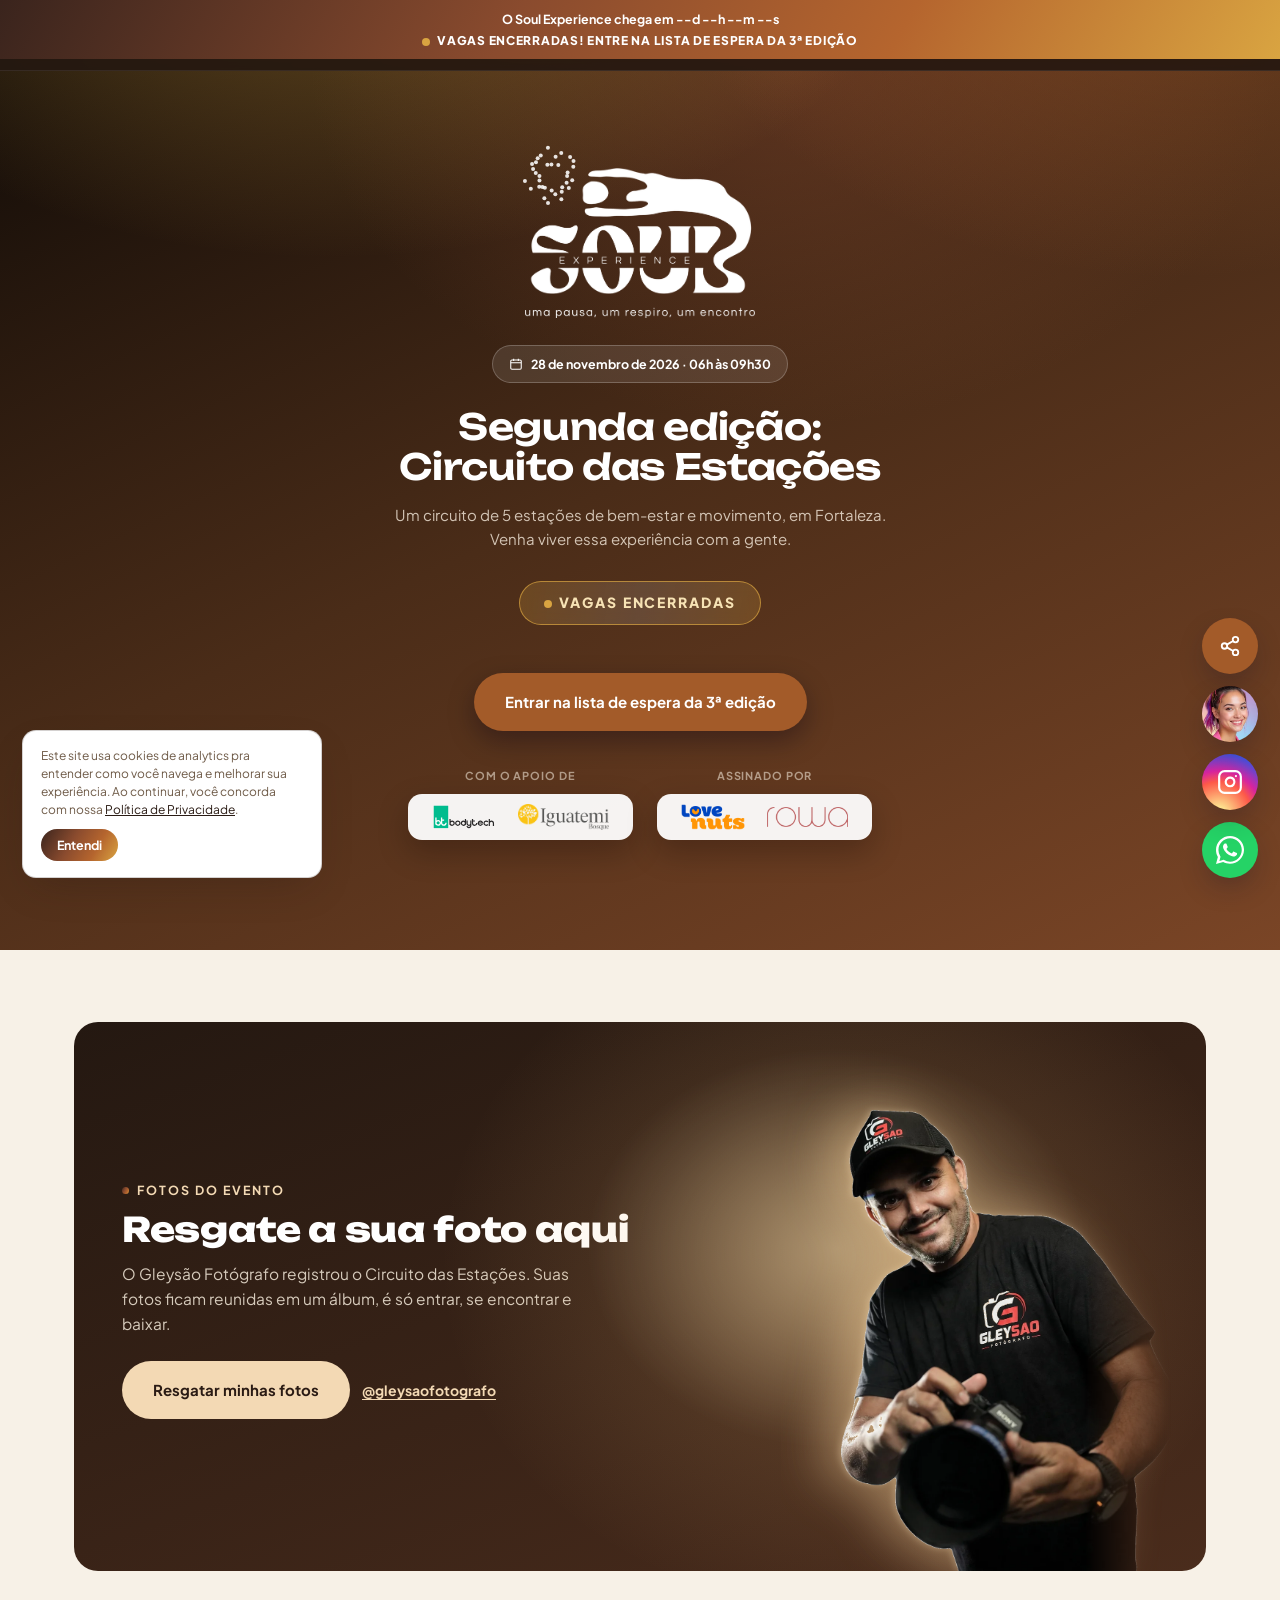
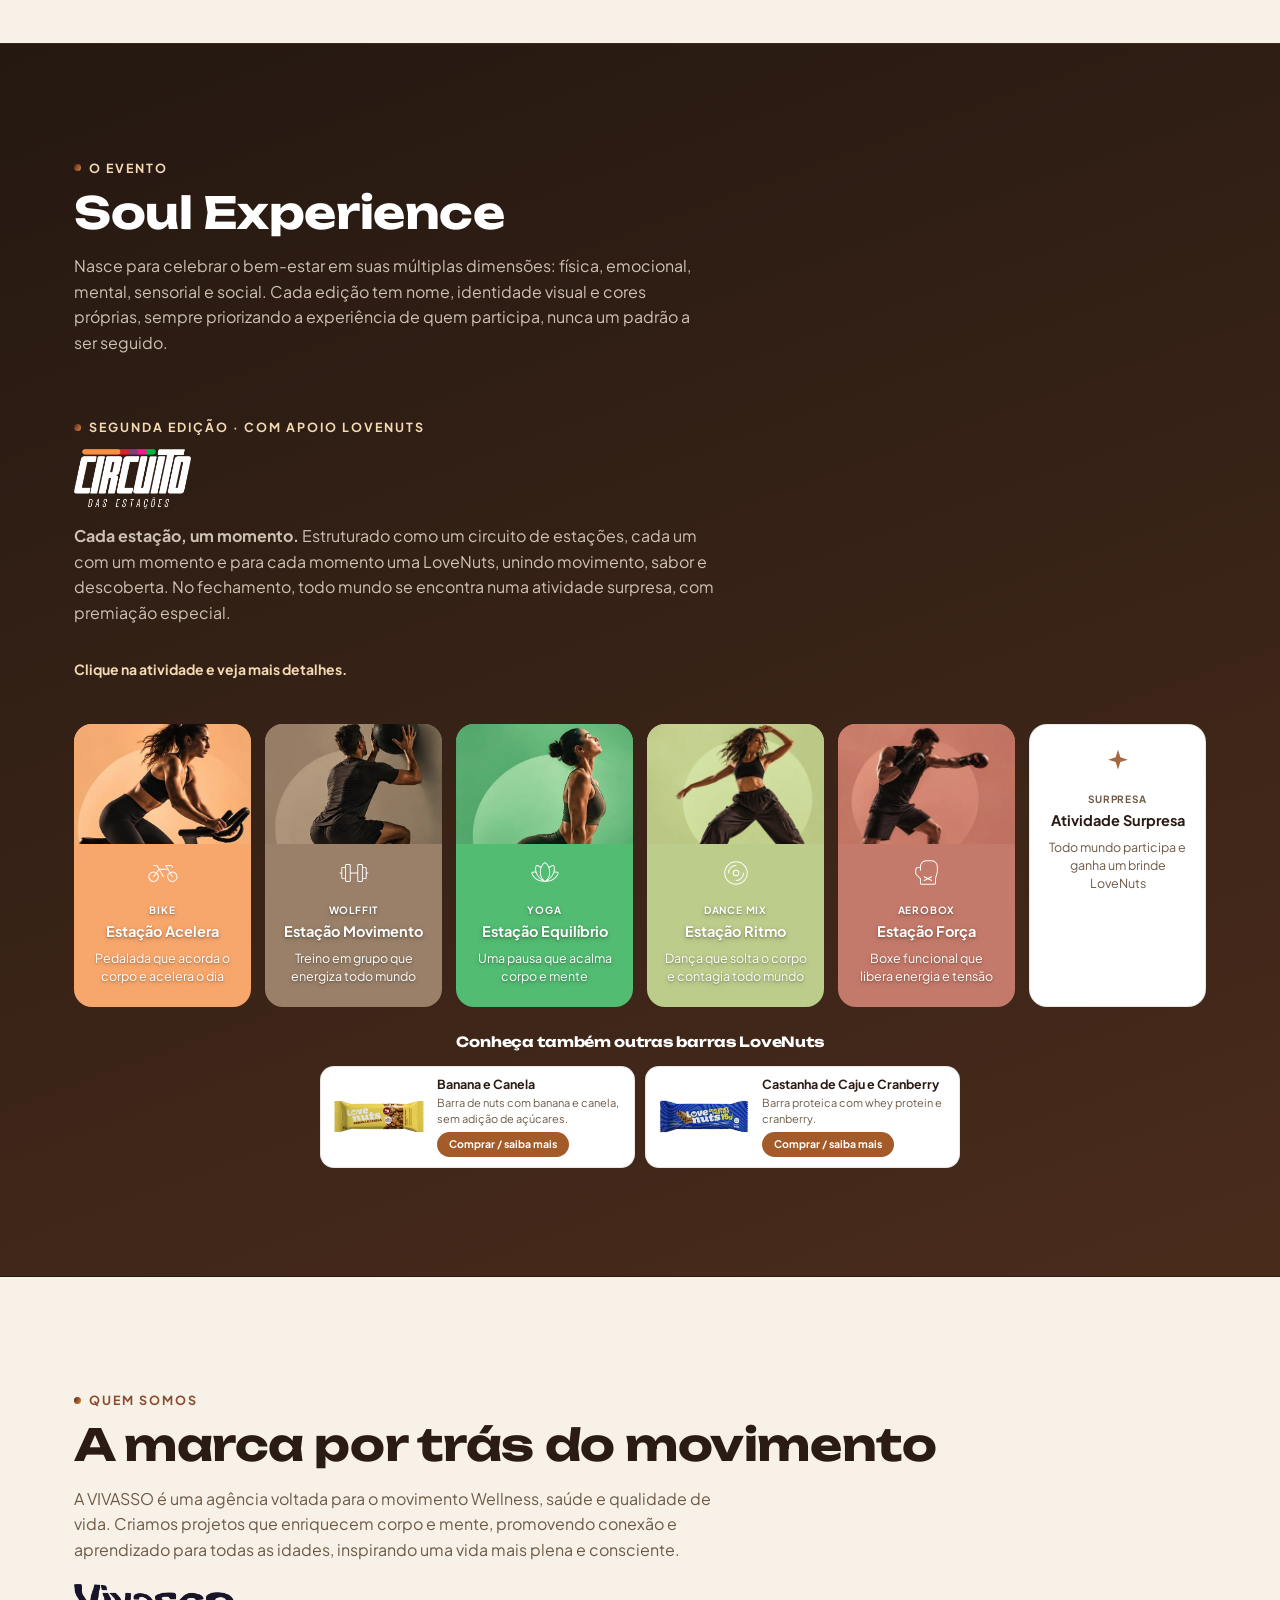
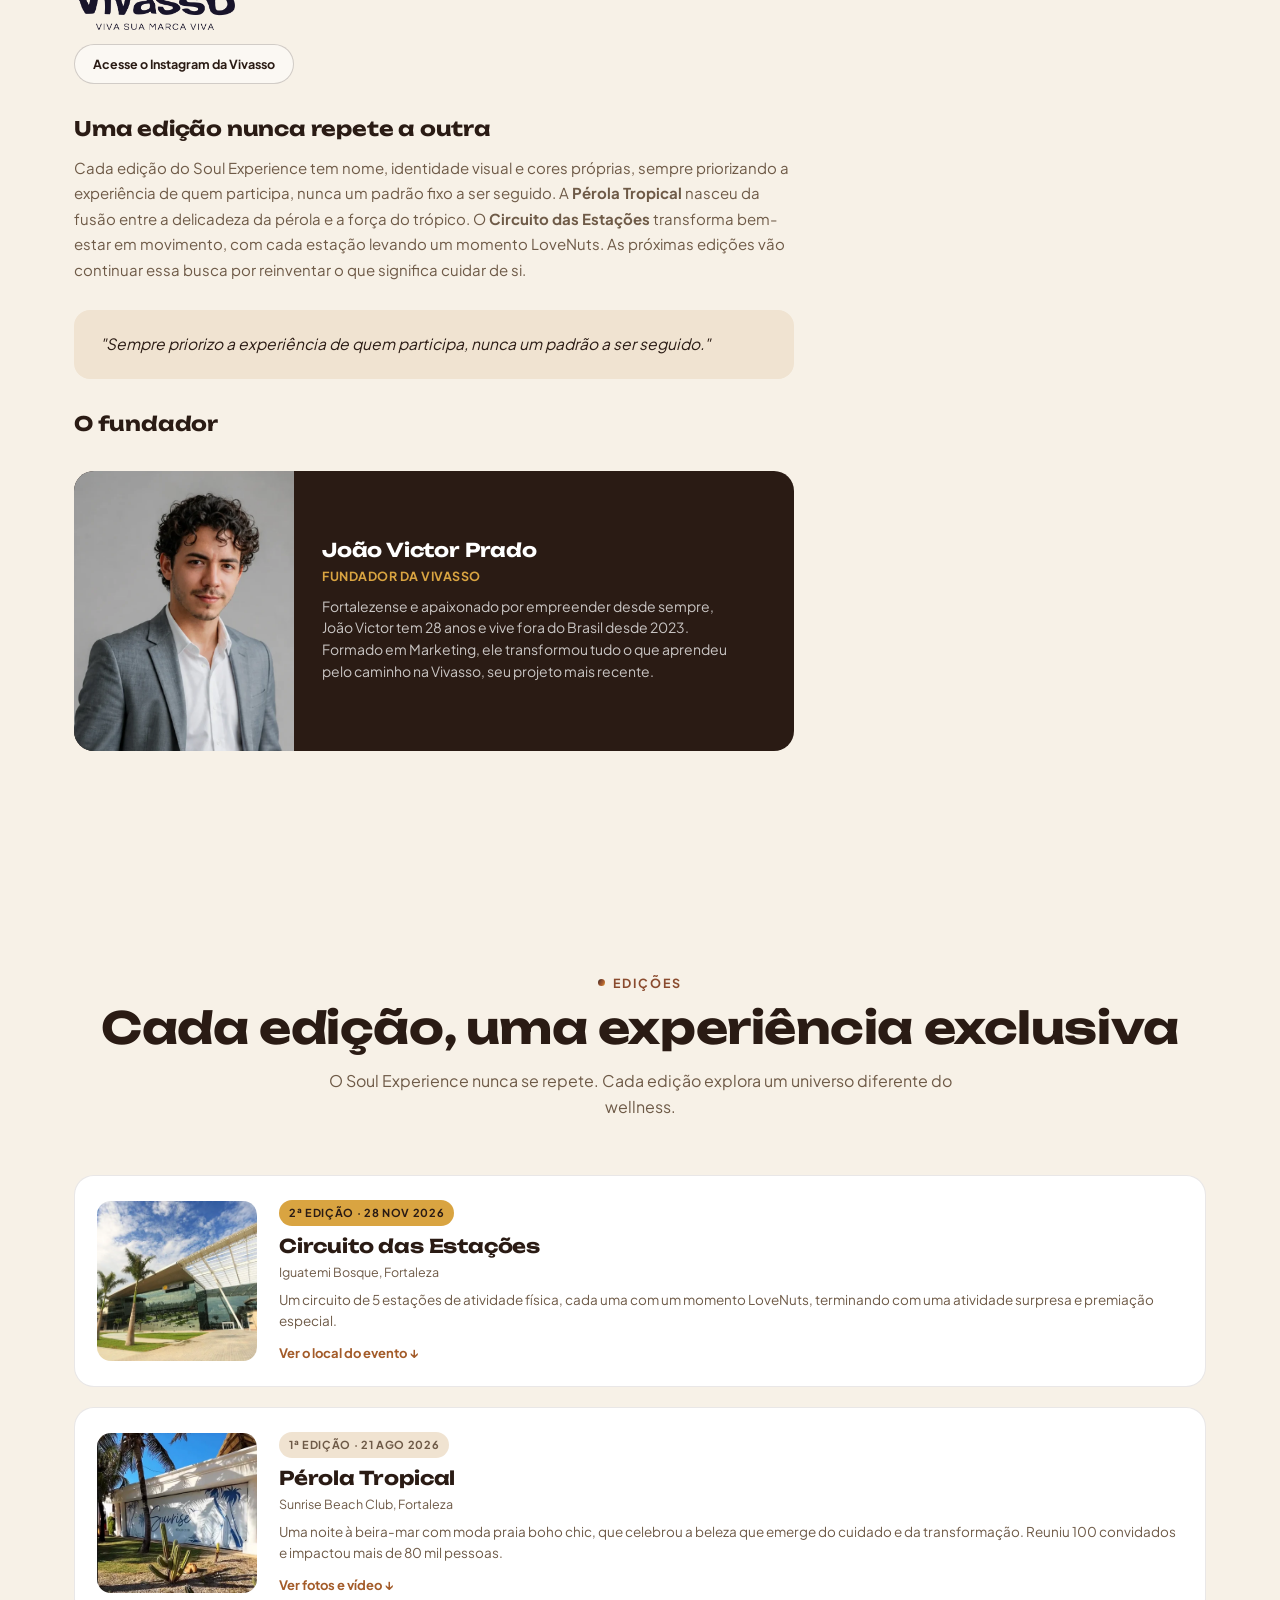
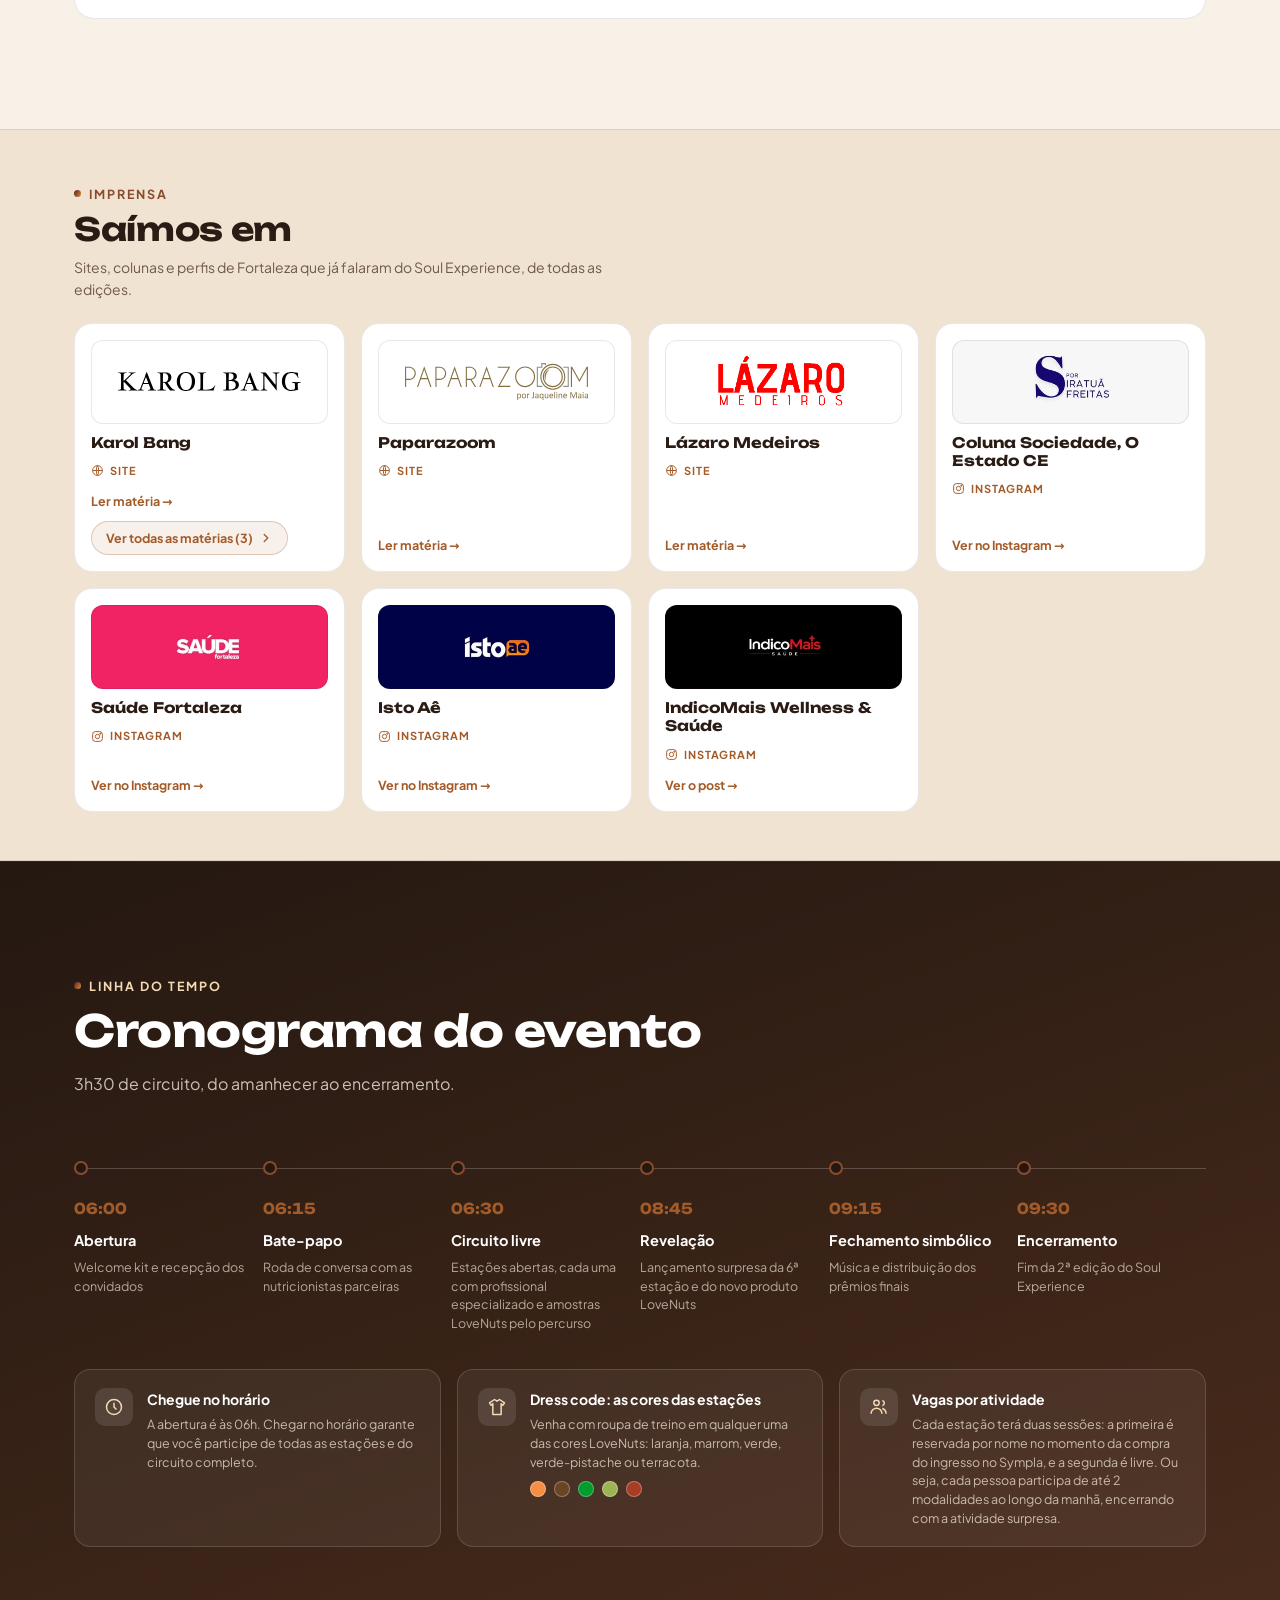
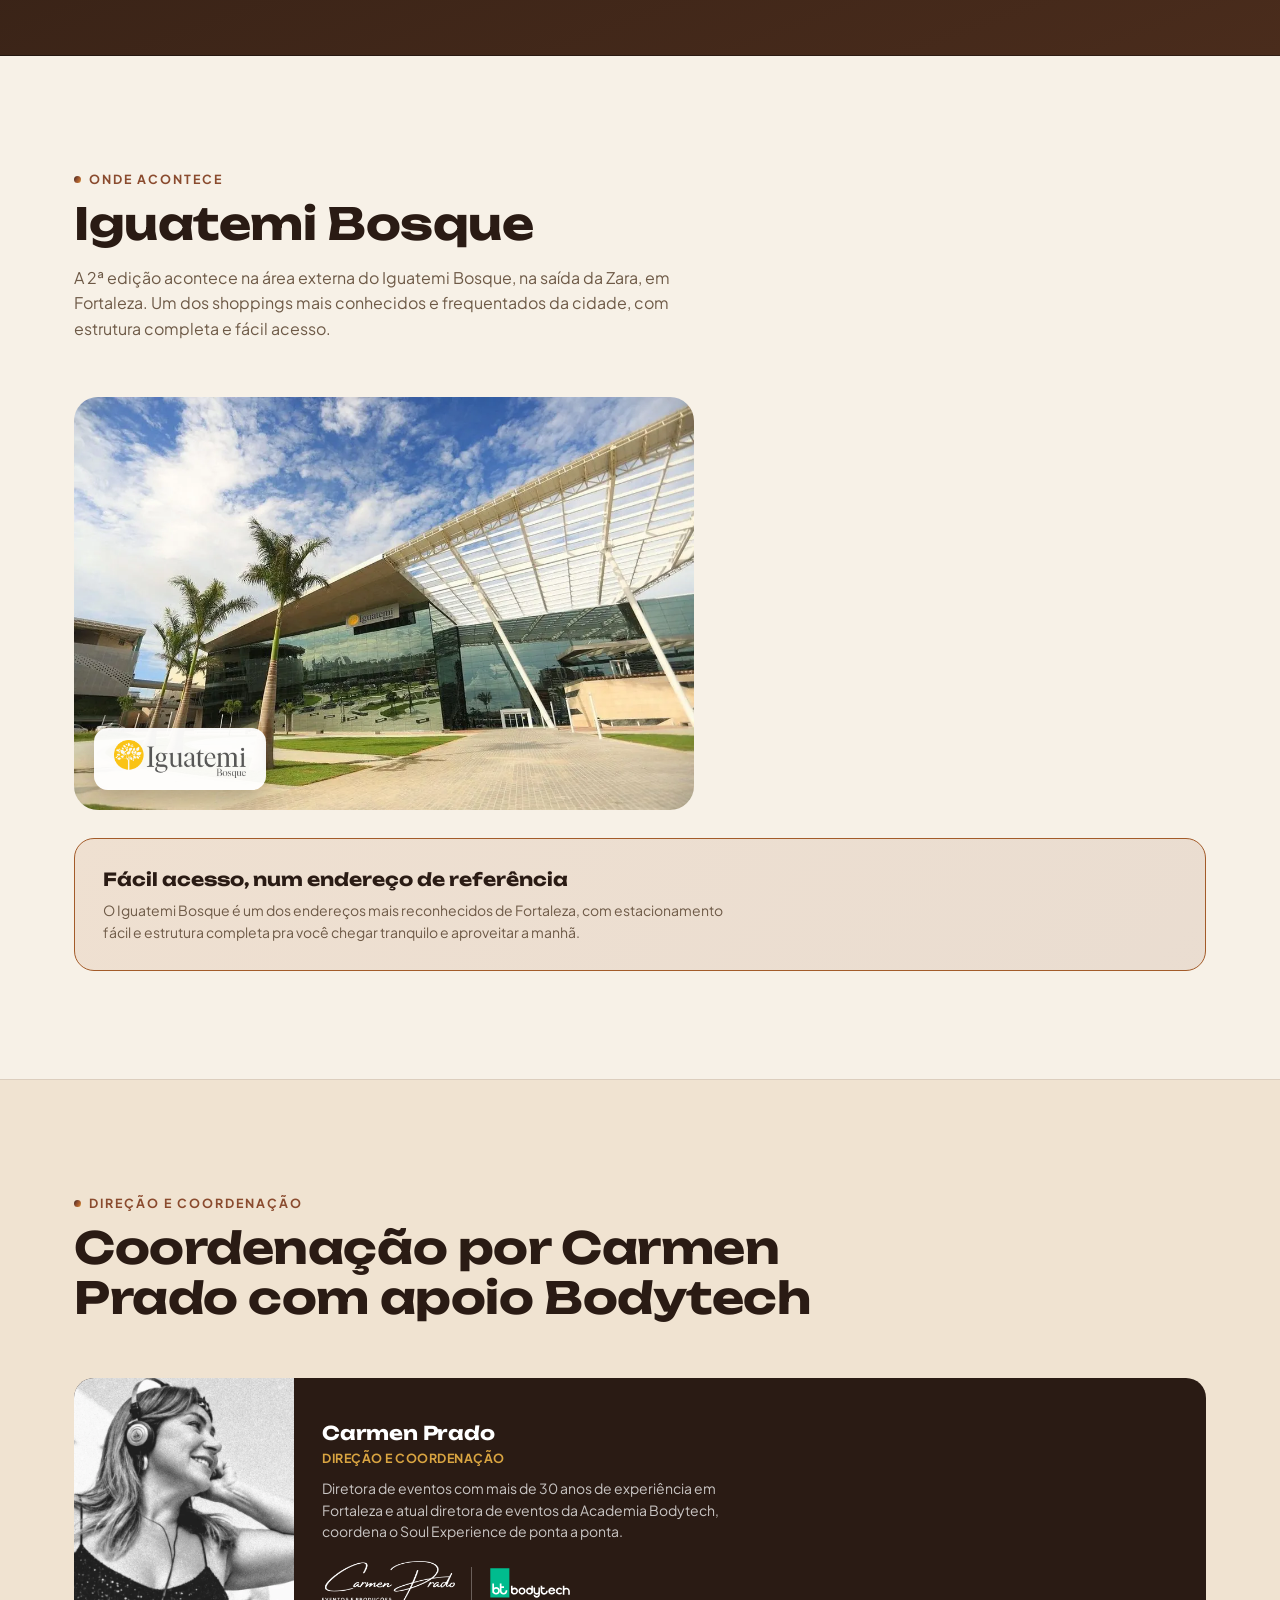
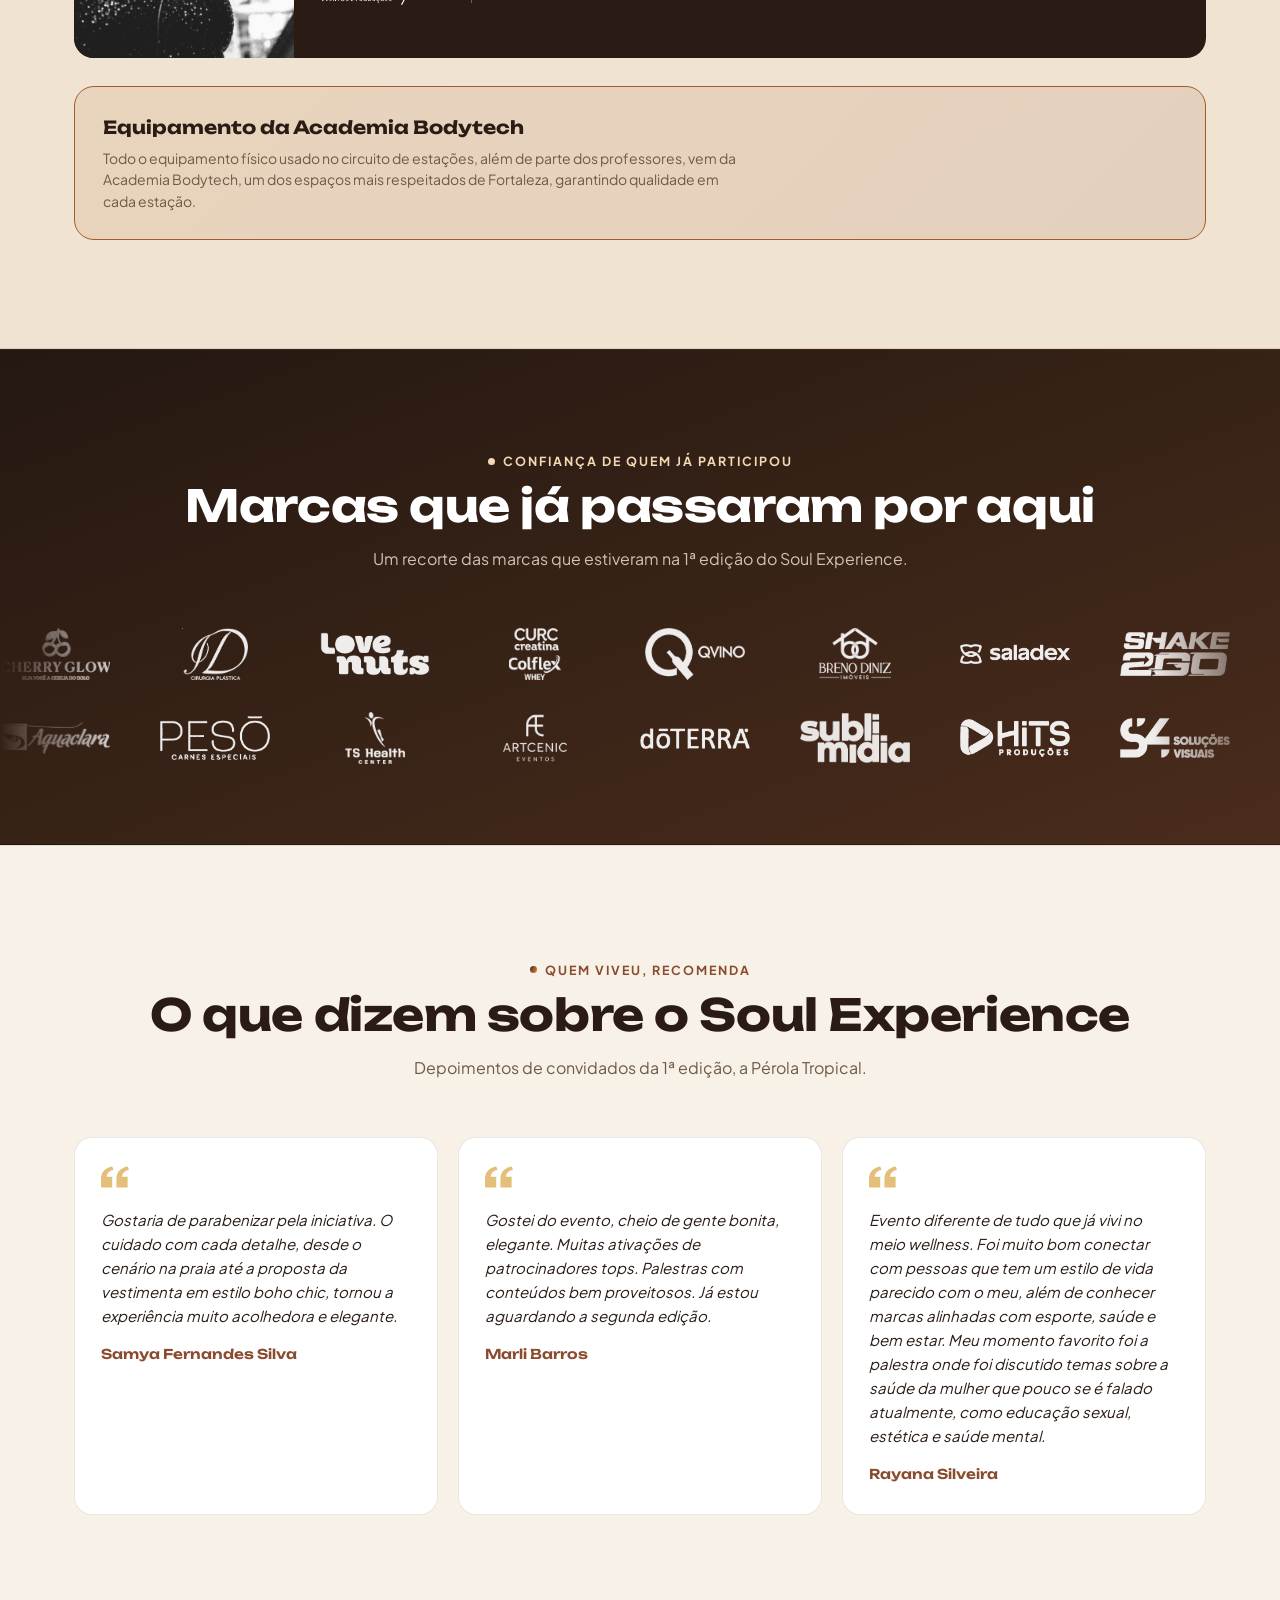
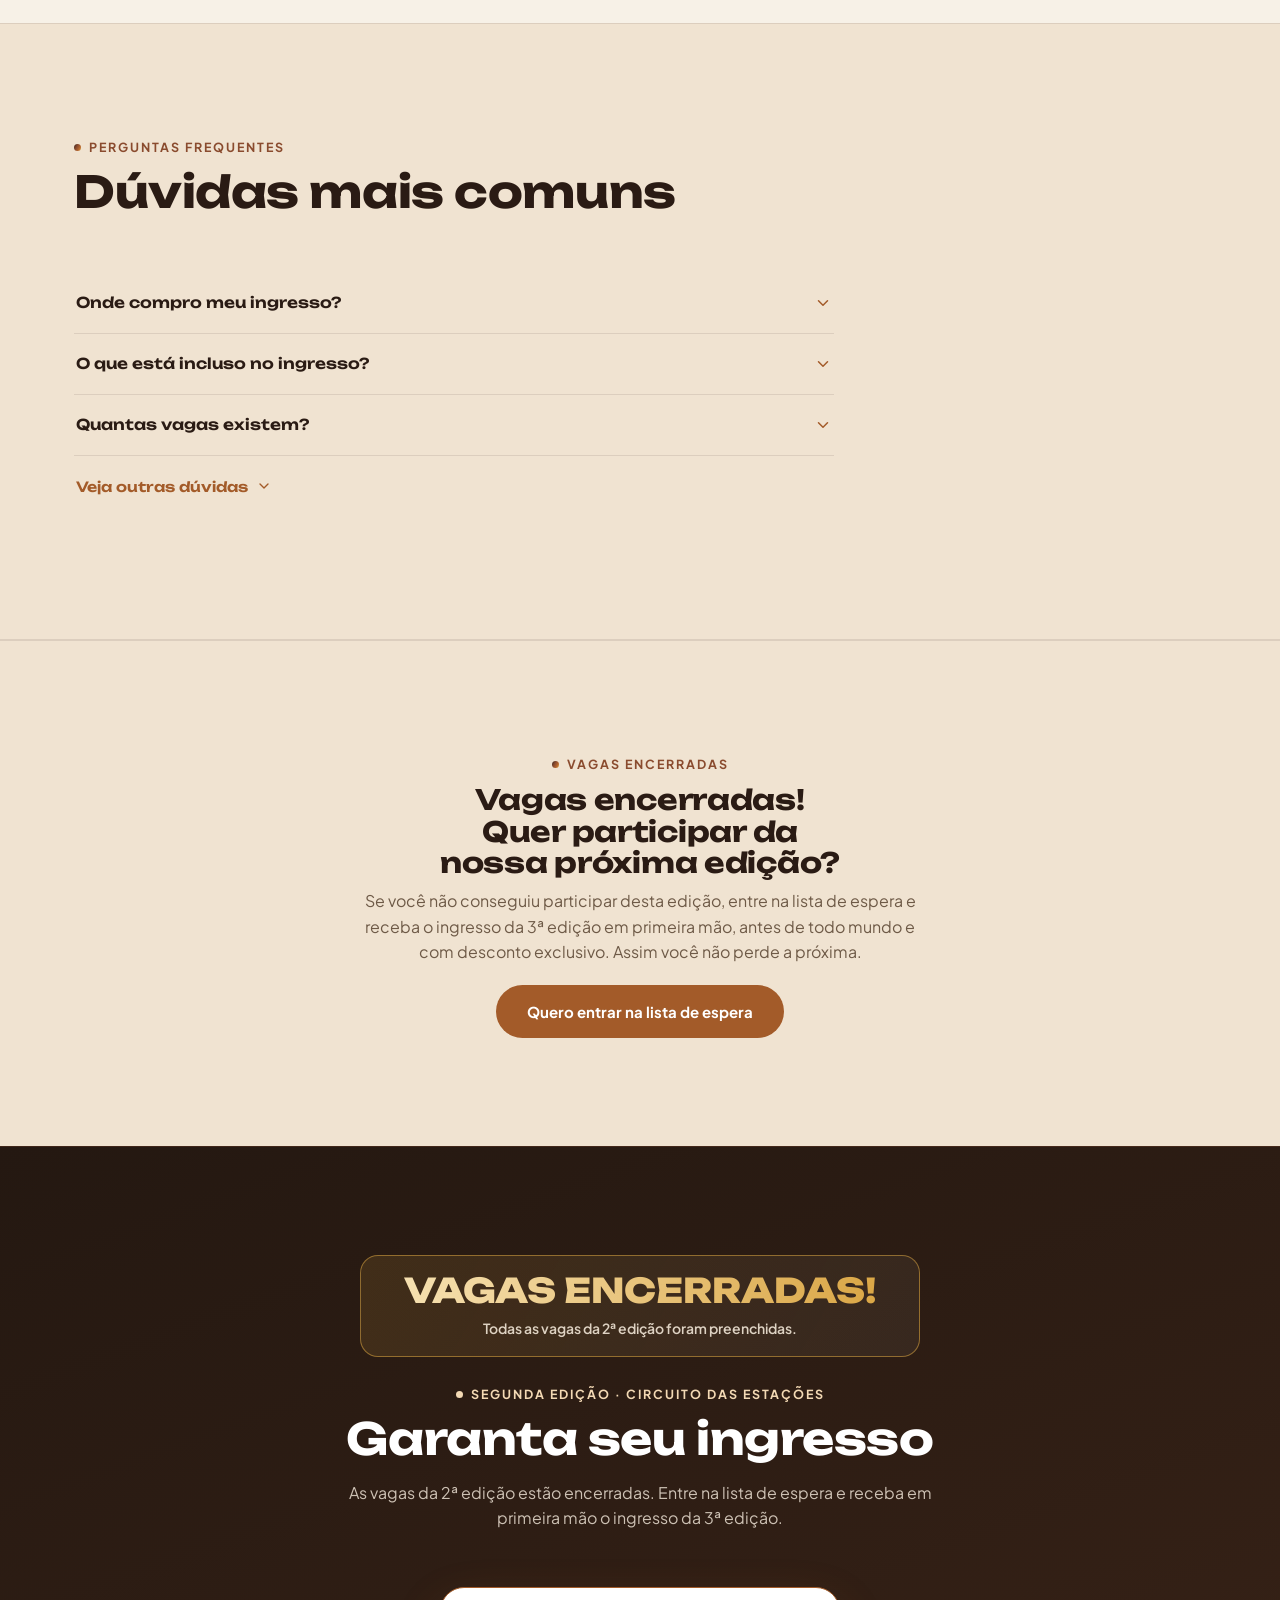
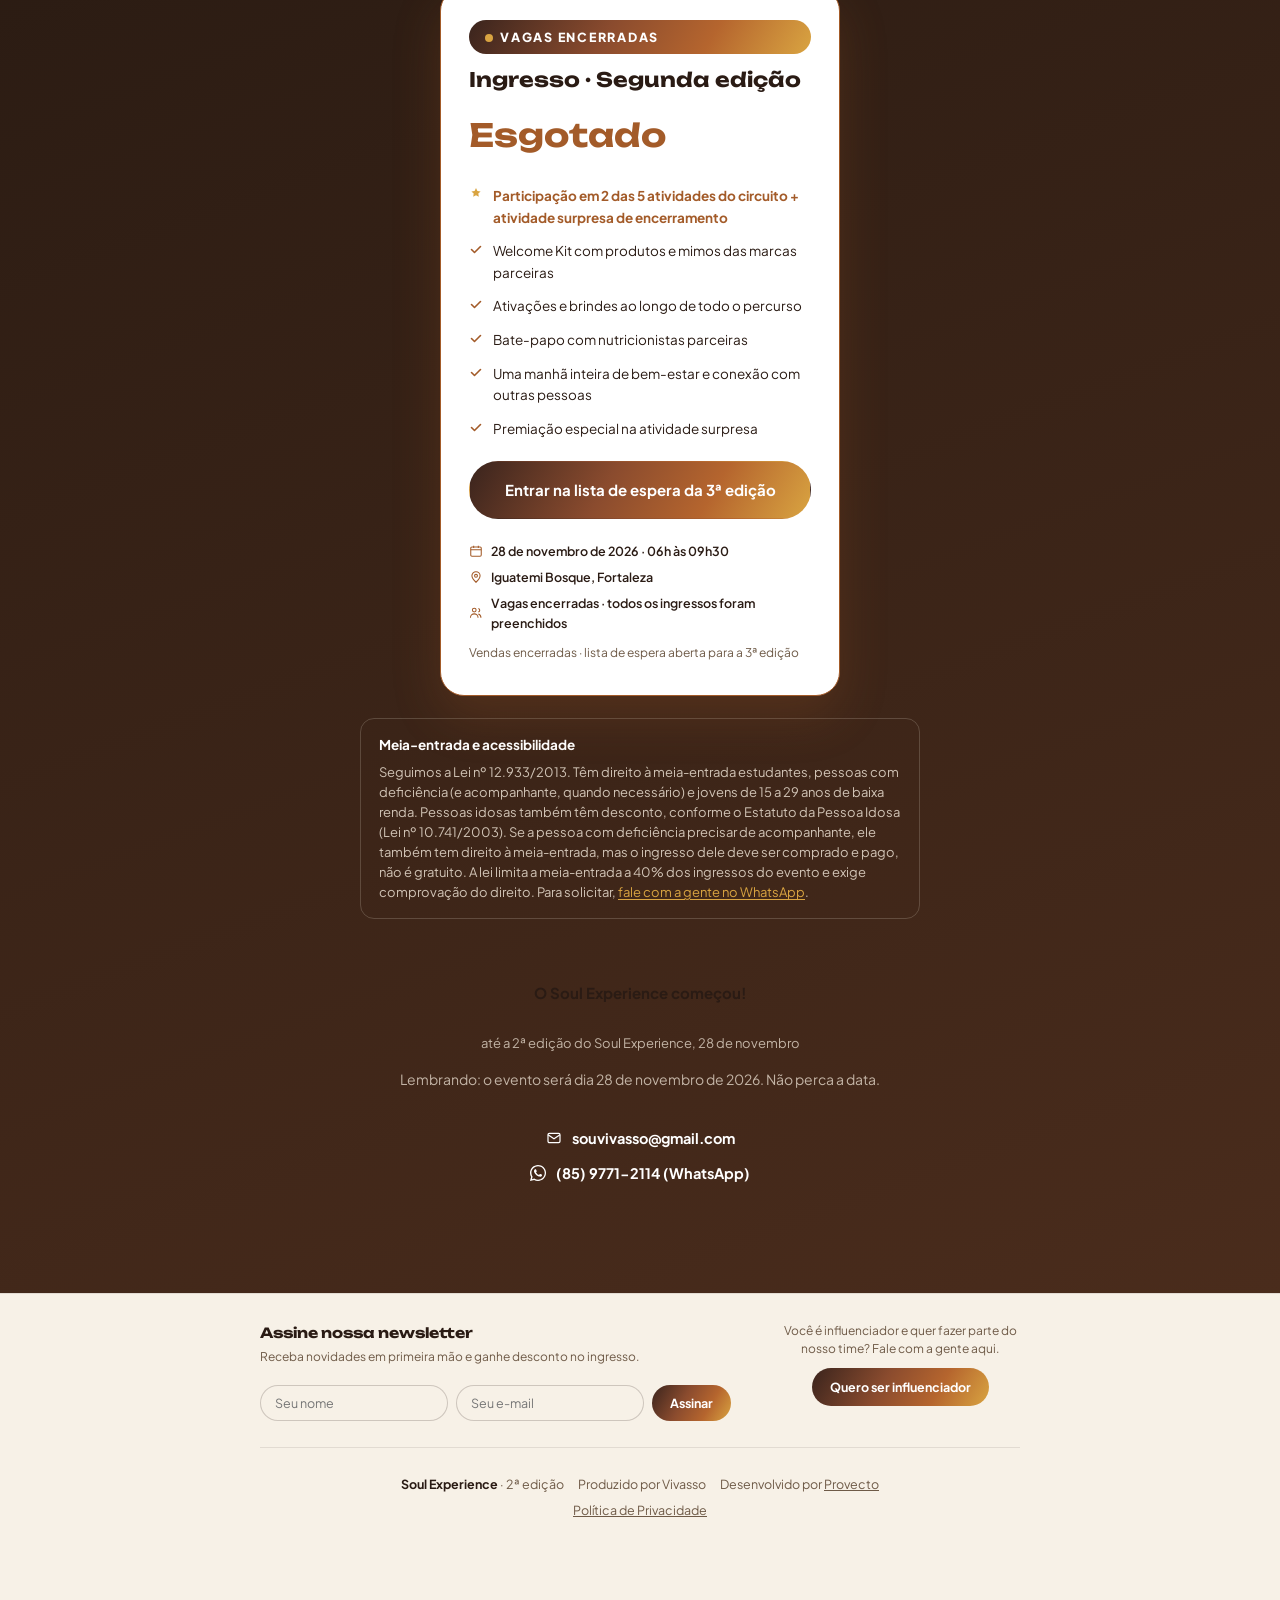
==== commit de29e0b1: "Saimos em: 'Ver todas as materias' por veiculo, separadas por edicao; remove bloco de midia da 1a ed" ====
--- a/index.html
+++ b/index.html
@@ -665,14 +665,6 @@
     .pg-item{width:100%;height:auto;aspect-ratio:1;}
   }
   .perola-actions{margin-top:30px;display:flex;flex-wrap:wrap;gap:12px;}
-  .perola-press{margin-top:44px;padding-top:30px;border-top:1px solid rgba(243,217,180,.18);}
-  .perola-press h3{margin:8px 0 0;font-family:'Unbounded',sans-serif;font-size:clamp(18px,2.4vw,24px);font-weight:700;color:#fff;}
-  .perola-press-grid{margin-top:16px;display:grid;grid-template-columns:repeat(auto-fit,minmax(260px,1fr));gap:14px;}
-  .pp-card{display:flex;flex-direction:column;gap:6px;padding:18px 20px;border-radius:16px;border:1px solid rgba(243,217,180,.22);background:rgba(255,255,255,.05);color:#fff;text-decoration:none;transition:border-color .2s,transform .2s,background .2s;}
-  .pp-card:hover{border-color:#F3D9B4;background:rgba(255,255,255,.09);transform:translateY(-2px);}
-  .pp-source{font-size:11.5px;font-weight:700;letter-spacing:.08em;text-transform:uppercase;color:#F3D9B4;}
-  .pp-title{font-size:14.5px;font-weight:600;line-height:1.4;color:#fff;}
-  .pp-more{margin-top:6px;font-size:12.5px;font-weight:700;color:#F3D9B4;}
 
   /* ---------- PHOTO LIGHTBOX / VIDEO MODAL ---------- */
   .photo-lightbox{
@@ -741,15 +733,39 @@
   .saimos{margin:0;padding:0;}
     .saimos .saimos-sub{margin-top:8px;font-size:14px;color:var(--ink-dim);max-width:560px;}
   .saimos-grid{margin-top:22px;display:grid;grid-template-columns:repeat(auto-fit,minmax(230px,1fr));gap:16px;}
-  .saimos-card{min-width:0;display:flex;flex-direction:column;align-items:flex-start;gap:10px;padding:16px;background:var(--bg-alt);border:1px solid var(--line);border-radius:18px;text-decoration:none;color:var(--ink);transition:transform .2s,border-color .2s,box-shadow .2s;}
+  .saimos-card{min-width:0;display:flex;flex-direction:column;gap:12px;padding:16px;background:var(--bg-alt);border:1px solid var(--line);border-radius:18px;color:var(--ink);transition:transform .2s,border-color .2s,box-shadow .2s;}
   .saimos-card:hover{transform:translateY(-3px);border-color:var(--violet);box-shadow:0 12px 28px rgba(42,27,20,.10);}
+  .saimos-main{display:flex;flex-direction:column;align-items:flex-start;gap:10px;color:inherit;text-decoration:none;}
+  .saimos-actions{margin-top:auto;display:flex;flex-direction:column;align-items:flex-start;gap:10px;}
+  .saimos-all{display:inline-flex;align-items:center;gap:6px;font-family:inherit;font-size:12.5px;font-weight:700;color:var(--violet);background:rgba(163,91,41,.09);border:1px solid rgba(163,91,41,.28);border-radius:999px;padding:8px 14px;cursor:pointer;transition:background .2s,border-color .2s;}
+  .saimos-all:hover{background:rgba(163,91,41,.16);border-color:var(--violet);}
+  .saimos-all svg{width:14px;height:14px;}
+  .saimos-modal{position:fixed;inset:0;z-index:2500;display:flex;align-items:center;justify-content:center;padding:20px;background:rgba(20,12,8,.62);backdrop-filter:blur(3px);}
+  .saimos-modal[hidden]{display:none;}
+  .saimos-modal-box{position:relative;width:100%;max-width:560px;max-height:86vh;overflow:auto;background:var(--bg-alt);border-radius:22px;padding:26px 26px 22px;box-shadow:0 24px 60px rgba(0,0,0,.35);}
+  .saimos-modal-close{position:absolute;top:14px;right:14px;width:36px;height:36px;border-radius:50%;border:1px solid var(--line-strong);background:var(--bg);color:var(--ink);display:flex;align-items:center;justify-content:center;cursor:pointer;}
+  .saimos-modal-close:hover{border-color:var(--ink);}
+  .saimos-modal-head{display:flex;align-items:center;gap:14px;padding-right:44px;}
+  .saimos-modal-head .saimos-logo{width:132px;height:56px;flex-shrink:0;}
+  .saimos-modal-head .saimos-logo img{max-height:34px;}
+  .saimos-modal-eyebrow{display:block;font-size:11px;font-weight:700;letter-spacing:.1em;text-transform:uppercase;color:var(--violet);}
+  .saimos-modal-head h3{margin:2px 0 0;font-family:'Unbounded',sans-serif;font-size:17px;font-weight:800;line-height:1.2;color:var(--ink);}
+  .saimos-group{margin-top:22px;}
+  .saimos-group-head{display:flex;align-items:baseline;gap:10px;flex-wrap:wrap;padding-bottom:8px;border-bottom:1px solid var(--line-strong);}
+  .saimos-group-head b{font-family:'Unbounded',sans-serif;font-size:13px;font-weight:700;color:var(--ink);}
+  .saimos-group-head span{font-size:12.5px;color:var(--ink-dim);}
+  .saimos-group a{display:flex;align-items:center;justify-content:space-between;gap:14px;padding:13px 4px;border-bottom:1px solid var(--line);color:var(--ink);text-decoration:none;font-size:14.5px;font-weight:600;line-height:1.4;}
+  .saimos-group a:last-child{border-bottom:none;}
+  .saimos-group a:hover{color:var(--violet);}
+  .saimos-group a svg{width:16px;height:16px;flex-shrink:0;color:var(--violet);}
   .saimos-logo{width:100%;height:84px;border-radius:12px;display:flex;align-items:center;justify-content:center;overflow:hidden;background:#fff;border:1px solid var(--line);}
   .saimos-logo img{max-width:78%;max-height:56px;width:auto;height:auto;object-fit:contain;}
   .saimos-logo.sq img{max-width:none;max-height:none;height:84px;width:84px;}
   .saimos-name{font-family:'Unbounded',sans-serif;font-size:14.5px;font-weight:700;line-height:1.25;max-width:100%;overflow-wrap:anywhere;}
   .saimos-tag{display:inline-flex;align-items:center;gap:6px;font-size:11px;font-weight:700;letter-spacing:.08em;text-transform:uppercase;color:var(--violet);}
   .saimos-tag svg{width:13px;height:13px;}
-  .saimos-go{margin-top:auto;font-size:12.5px;font-weight:700;color:var(--violet);}
+  .saimos-go{font-size:12.5px;font-weight:700;color:var(--violet);text-decoration:none;}
+  .saimos-go:hover{text-decoration:underline;}
 
   /* ---------- CRONOGRAMA ---------- */
   .timeline{
@@ -1834,22 +1850,6 @@
       <a href="https://www.fotto.com.br/soul-experience/e/402636" target="_blank" rel="noopener" class="btn btn-ghost">Comprar fotos em alta (César Costa)</a>
       <a href="https://open.spotify.com/playlist/51Q1posiwUpnbpTWyc8k9e" target="_blank" rel="noopener" class="btn btn-ghost">Ouvir playlist oficial</a>
     </div>
-    <div class="perola-press">
-      <span class="eyebrow">Imprensa</span>
-      <h3>Saiu na mídia</h3>
-      <div class="perola-press-grid">
-        <a class="pp-card" href="https://karolbang.com.br/soul-experience-estreia-em-fortaleza-com-uma-proposta-de-bem-estar-que-ultrapassa-os-limites-da-atividade-fisica" target="_blank" rel="noopener">
-          <span class="pp-source">Karol Bang</span>
-          <span class="pp-title">"Soul Experience estreia em Fortaleza com uma proposta diferente"</span>
-          <span class="pp-more">Ler matéria completa →</span>
-        </a>
-        <a class="pp-card" href="https://karolbang.com.br/soul-experience-o-evento-que-provou-que-bem-estar-vai-muito-alem-da-academia" target="_blank" rel="noopener">
-          <span class="pp-source">Karol Bang</span>
-          <span class="pp-title">"Um evento que provou que bem-estar vai muito além da academia"</span>
-          <span class="pp-more">Ler matéria completa →</span>
-        </a>
-      </div>
-    </div>
   </div>
 </section>
 
@@ -1857,52 +1857,81 @@
 <section id="midia" style="padding-block:48px;border-top:1px solid var(--line);border-bottom:1px solid var(--line);background:var(--panel-lav);">
   <div class="wrap">
     <div class="saimos">
-      <span class="eyebrow">Imprensa · 2ª edição</span>
+      <span class="eyebrow">Imprensa</span>
       <h2 class="section-title" style="font-size:clamp(24px,3vw,32px);margin-top:8px;">Saímos em</h2>
-      <p class="saimos-sub">Sites, colunas e perfis de Fortaleza que divulgaram o Circuito das Estações.</p>
+      <p class="saimos-sub">Sites, colunas e perfis de Fortaleza que já falaram do Soul Experience, de todas as edições.</p>
       <div class="saimos-grid">
-        <a class="saimos-card" href="https://karolbang.com.br/soul-experience-leva-circuito-de-wellness-ao-iguatemi-fortaleza/" target="_blank" rel="noopener">
+        <div class="saimos-card">
+          <a class="saimos-main" href="https://karolbang.com.br/soul-experience-leva-circuito-de-wellness-ao-iguatemi-fortaleza/" target="_blank" rel="noopener">
           <span class="saimos-logo"><img src="assets/midia/karol-bang.svg" alt="Karol Bang" loading="lazy"></span>
           <span class="saimos-name">Karol Bang</span>
           <span class="saimos-tag"><svg viewBox="0 0 24 24" fill="none" stroke="currentColor" stroke-width="1.8"><circle cx="12" cy="12" r="9"/><path d="M3 12h18M12 3c3 3.2 3 14.8 0 18M12 3c-3 3.2-3 14.8 0 18"/></svg>Site</span>
-          <span class="saimos-go">Ler matéria →</span>
-        </a>
-        <a class="saimos-card" href="https://paparazoom.com.br/bodytech-e-vivasso-unem-fitness-e-bem-estar-na-segunda-edicao-do-soul-experience-neste-sabado-28/" target="_blank" rel="noopener">
+          </a>
+          <div class="saimos-actions">
+            <a class="saimos-go" href="https://karolbang.com.br/soul-experience-leva-circuito-de-wellness-ao-iguatemi-fortaleza/" target="_blank" rel="noopener">Ler matéria →</a>
+            <button type="button" class="saimos-all" data-outlet="karol" aria-haspopup="dialog">Ver todas as matérias (3)<svg viewBox="0 0 24 24" fill="none" stroke="currentColor" stroke-width="2.2" stroke-linecap="round" stroke-linejoin="round" aria-hidden="true"><path d="M9 6l6 6-6 6"/></svg></button>
+          </div>
+        </div>
+        <div class="saimos-card">
+          <a class="saimos-main" href="https://paparazoom.com.br/bodytech-e-vivasso-unem-fitness-e-bem-estar-na-segunda-edicao-do-soul-experience-neste-sabado-28/" target="_blank" rel="noopener">
           <span class="saimos-logo"><img src="assets/midia/paparazoom.svg" alt="Paparazoom" loading="lazy"></span>
           <span class="saimos-name">Paparazoom</span>
           <span class="saimos-tag"><svg viewBox="0 0 24 24" fill="none" stroke="currentColor" stroke-width="1.8"><circle cx="12" cy="12" r="9"/><path d="M3 12h18M12 3c3 3.2 3 14.8 0 18M12 3c-3 3.2-3 14.8 0 18"/></svg>Site</span>
-          <span class="saimos-go">Ler matéria →</span>
-        </a>
-        <a class="saimos-card" href="https://lazaromedeiros.com.br/slideshow/bodytech-e-vivasso-unem-fitness-e-bem-estar-na-segunda-edicao-do-soul-experience-neste-sabado-28/" target="_blank" rel="noopener">
+          </a>
+          <div class="saimos-actions">
+            <a class="saimos-go" href="https://paparazoom.com.br/bodytech-e-vivasso-unem-fitness-e-bem-estar-na-segunda-edicao-do-soul-experience-neste-sabado-28/" target="_blank" rel="noopener">Ler matéria →</a>
+          </div>
+        </div>
+        <div class="saimos-card">
+          <a class="saimos-main" href="https://lazaromedeiros.com.br/slideshow/bodytech-e-vivasso-unem-fitness-e-bem-estar-na-segunda-edicao-do-soul-experience-neste-sabado-28/" target="_blank" rel="noopener">
           <span class="saimos-logo"><img src="assets/midia/lazaro-medeiros.png" alt="Lázaro Medeiros" loading="lazy"></span>
           <span class="saimos-name">Lázaro Medeiros</span>
           <span class="saimos-tag"><svg viewBox="0 0 24 24" fill="none" stroke="currentColor" stroke-width="1.8"><circle cx="12" cy="12" r="9"/><path d="M3 12h18M12 3c3 3.2 3 14.8 0 18M12 3c-3 3.2-3 14.8 0 18"/></svg>Site</span>
-          <span class="saimos-go">Ler matéria →</span>
-        </a>
-        <a class="saimos-card" href="https://www.instagram.com/sociedadeoestadoce/" target="_blank" rel="noopener">
+          </a>
+          <div class="saimos-actions">
+            <a class="saimos-go" href="https://lazaromedeiros.com.br/slideshow/bodytech-e-vivasso-unem-fitness-e-bem-estar-na-segunda-edicao-do-soul-experience-neste-sabado-28/" target="_blank" rel="noopener">Ler matéria →</a>
+          </div>
+        </div>
+        <div class="saimos-card">
+          <a class="saimos-main" href="https://www.instagram.com/sociedadeoestadoce/" target="_blank" rel="noopener">
           <span class="saimos-logo sq" style="background:#f7f7f7"><img src="assets/midia/sociedade-o-estado-ce.jpg" alt="Coluna Sociedade, O Estado CE" loading="lazy"></span>
           <span class="saimos-name">Coluna Sociedade, O Estado CE</span>
           <span class="saimos-tag"><svg viewBox="0 0 24 24" fill="none" stroke="currentColor" stroke-width="1.8"><rect x="3" y="3" width="18" height="18" rx="5"/><circle cx="12" cy="12" r="4"/><circle cx="17.2" cy="6.8" r="1" fill="currentColor"/></svg>Instagram</span>
-          <span class="saimos-go">Ver no Instagram →</span>
-        </a>
-        <a class="saimos-card" href="https://www.instagram.com/saudefortaleza/" target="_blank" rel="noopener">
+          </a>
+          <div class="saimos-actions">
+            <a class="saimos-go" href="https://www.instagram.com/sociedadeoestadoce/" target="_blank" rel="noopener">Ver no Instagram →</a>
+          </div>
+        </div>
+        <div class="saimos-card">
+          <a class="saimos-main" href="https://www.instagram.com/saudefortaleza/" target="_blank" rel="noopener">
           <span class="saimos-logo sq" style="background:#f12364"><img src="assets/midia/saude-fortaleza.jpg" alt="Saúde Fortaleza" loading="lazy"></span>
           <span class="saimos-name">Saúde Fortaleza</span>
           <span class="saimos-tag"><svg viewBox="0 0 24 24" fill="none" stroke="currentColor" stroke-width="1.8"><rect x="3" y="3" width="18" height="18" rx="5"/><circle cx="12" cy="12" r="4"/><circle cx="17.2" cy="6.8" r="1" fill="currentColor"/></svg>Instagram</span>
-          <span class="saimos-go">Ver no Instagram →</span>
-        </a>
-        <a class="saimos-card" href="https://www.instagram.com/portalistoae/" target="_blank" rel="noopener">
+          </a>
+          <div class="saimos-actions">
+            <a class="saimos-go" href="https://www.instagram.com/saudefortaleza/" target="_blank" rel="noopener">Ver no Instagram →</a>
+          </div>
+        </div>
+        <div class="saimos-card">
+          <a class="saimos-main" href="https://www.instagram.com/portalistoae/" target="_blank" rel="noopener">
           <span class="saimos-logo sq" style="background:#000247"><img src="assets/midia/isto-ae.jpg" alt="Isto Aê" loading="lazy"></span>
           <span class="saimos-name">Isto Aê</span>
           <span class="saimos-tag"><svg viewBox="0 0 24 24" fill="none" stroke="currentColor" stroke-width="1.8"><rect x="3" y="3" width="18" height="18" rx="5"/><circle cx="12" cy="12" r="4"/><circle cx="17.2" cy="6.8" r="1" fill="currentColor"/></svg>Instagram</span>
-          <span class="saimos-go">Ver no Instagram →</span>
-        </a>
-        <a class="saimos-card" href="https://www.instagram.com/p/DgQNbm1xDnI/" target="_blank" rel="noopener">
+          </a>
+          <div class="saimos-actions">
+            <a class="saimos-go" href="https://www.instagram.com/portalistoae/" target="_blank" rel="noopener">Ver no Instagram →</a>
+          </div>
+        </div>
+        <div class="saimos-card">
+          <a class="saimos-main" href="https://www.instagram.com/p/DgQNbm1xDnI/" target="_blank" rel="noopener">
           <span class="saimos-logo sq" style="background:#000000"><img src="assets/midia/indicomais.jpg" alt="IndicoMais Wellness &amp; Saúde" loading="lazy"></span>
           <span class="saimos-name">IndicoMais Wellness &amp; Saúde</span>
           <span class="saimos-tag"><svg viewBox="0 0 24 24" fill="none" stroke="currentColor" stroke-width="1.8"><rect x="3" y="3" width="18" height="18" rx="5"/><circle cx="12" cy="12" r="4"/><circle cx="17.2" cy="6.8" r="1" fill="currentColor"/></svg>Instagram</span>
-          <span class="saimos-go">Ver o post →</span>
-        </a>
+          </a>
+          <div class="saimos-actions">
+            <a class="saimos-go" href="https://www.instagram.com/p/DgQNbm1xDnI/" target="_blank" rel="noopener">Ver o post →</a>
+          </div>
+        </div>
       </div>
     </div>
   </div>
@@ -3322,5 +3351,77 @@
   } else { start(); }
 })();
 </script>
+
+<!-- Modal: todas as matérias de um veículo -->
+<div class="saimos-modal" id="saimosModal" hidden role="dialog" aria-modal="true" aria-labelledby="saimosModalTitle">
+  <div class="saimos-modal-box">
+    <button type="button" class="saimos-modal-close" id="saimosModalClose" aria-label="Fechar">
+      <svg width="14" height="14" viewBox="0 0 16 16" fill="none"><path d="M1 1l14 14M15 1L1 15" stroke="currentColor" stroke-width="1.8" stroke-linecap="round"/></svg>
+    </button>
+    <div class="saimos-modal-head">
+      <span class="saimos-logo"><img id="saimosModalLogo" src="" alt=""></span>
+      <div><span class="saimos-modal-eyebrow">Todas as matérias</span><h3 id="saimosModalTitle"></h3></div>
+    </div>
+    <div id="saimosModalBody"></div>
+  </div>
+</div>
+
+<script>
+(function(){
+  // Para um veículo ganhar "Ver todas as matérias": liste as matérias aqui e coloque um botão com data-outlet no card.
+  var OUTLETS = {
+    karol:{
+      name:'Karol Bang', logo:'assets/midia/karol-bang.svg',
+      groups:[
+        {label:'2ª edição', sub:'Circuito das Estações · 28 nov 2026', items:[
+          {t:'Soul Experience leva circuito de wellness ao Iguatemi Fortaleza', u:'https://karolbang.com.br/soul-experience-leva-circuito-de-wellness-ao-iguatemi-fortaleza/'}
+        ]},
+        {label:'1ª edição', sub:'Pérola Tropical · 21 ago 2026', items:[
+          {t:'Soul Experience estreia em Fortaleza com uma proposta diferente', u:'https://karolbang.com.br/soul-experience-estreia-em-fortaleza-com-uma-proposta-de-bem-estar-que-ultrapassa-os-limites-da-atividade-fisica'},
+          {t:'Um evento que provou que bem-estar vai muito além da academia', u:'https://karolbang.com.br/soul-experience-o-evento-que-provou-que-bem-estar-vai-muito-alem-da-academia'}
+        ]}
+      ]
+    }
+  };
+  var modal = document.getElementById('saimosModal');
+  if(!modal) return;
+  var body = document.getElementById('saimosModalBody');
+  var title = document.getElementById('saimosModalTitle');
+  var logo = document.getElementById('saimosModalLogo');
+  var closeBtn = document.getElementById('saimosModalClose');
+  var lastFocus = null;
+  var ARROW = '<svg viewBox="0 0 24 24" fill="none" stroke="currentColor" stroke-width="2" stroke-linecap="round" stroke-linejoin="round" aria-hidden="true"><path d="M7 17L17 7M9 7h8v8"/></svg>';
+  function open(key, btn){
+    var o = OUTLETS[key]; if(!o) return;
+    lastFocus = btn || null;
+    title.textContent = o.name; logo.src = o.logo; logo.alt = o.name;
+    body.textContent = '';
+    o.groups.forEach(function(g){
+      var box = document.createElement('div'); box.className = 'saimos-group';
+      var h = document.createElement('div'); h.className = 'saimos-group-head';
+      var b = document.createElement('b'); b.textContent = g.label;
+      var sp = document.createElement('span'); sp.textContent = g.sub;
+      h.appendChild(b); h.appendChild(sp); box.appendChild(h);
+      g.items.forEach(function(it){
+        var a = document.createElement('a'); a.href = it.u; a.target = '_blank'; a.rel = 'noopener';
+        var t = document.createElement('span'); t.textContent = it.t;
+        a.appendChild(t); a.insertAdjacentHTML('beforeend', ARROW); box.appendChild(a);
+      });
+      body.appendChild(box);
+    });
+    modal.hidden = false; document.body.style.overflow = 'hidden'; closeBtn.focus();
+  }
+  function close(){
+    modal.hidden = true; document.body.style.overflow = '';
+    if(lastFocus && lastFocus.focus) lastFocus.focus();
+  }
+  document.addEventListener('click', function(e){
+    var btn = e.target.closest('.saimos-all');
+    if(btn){ open(btn.getAttribute('data-outlet'), btn); return; }
+    if(e.target === modal || e.target.closest('#saimosModalClose')) close();
+  });
+  document.addEventListener('keydown', function(e){ if(e.key === 'Escape' && !modal.hidden) close(); });
+})();
+</script>
 </body>
 </html>
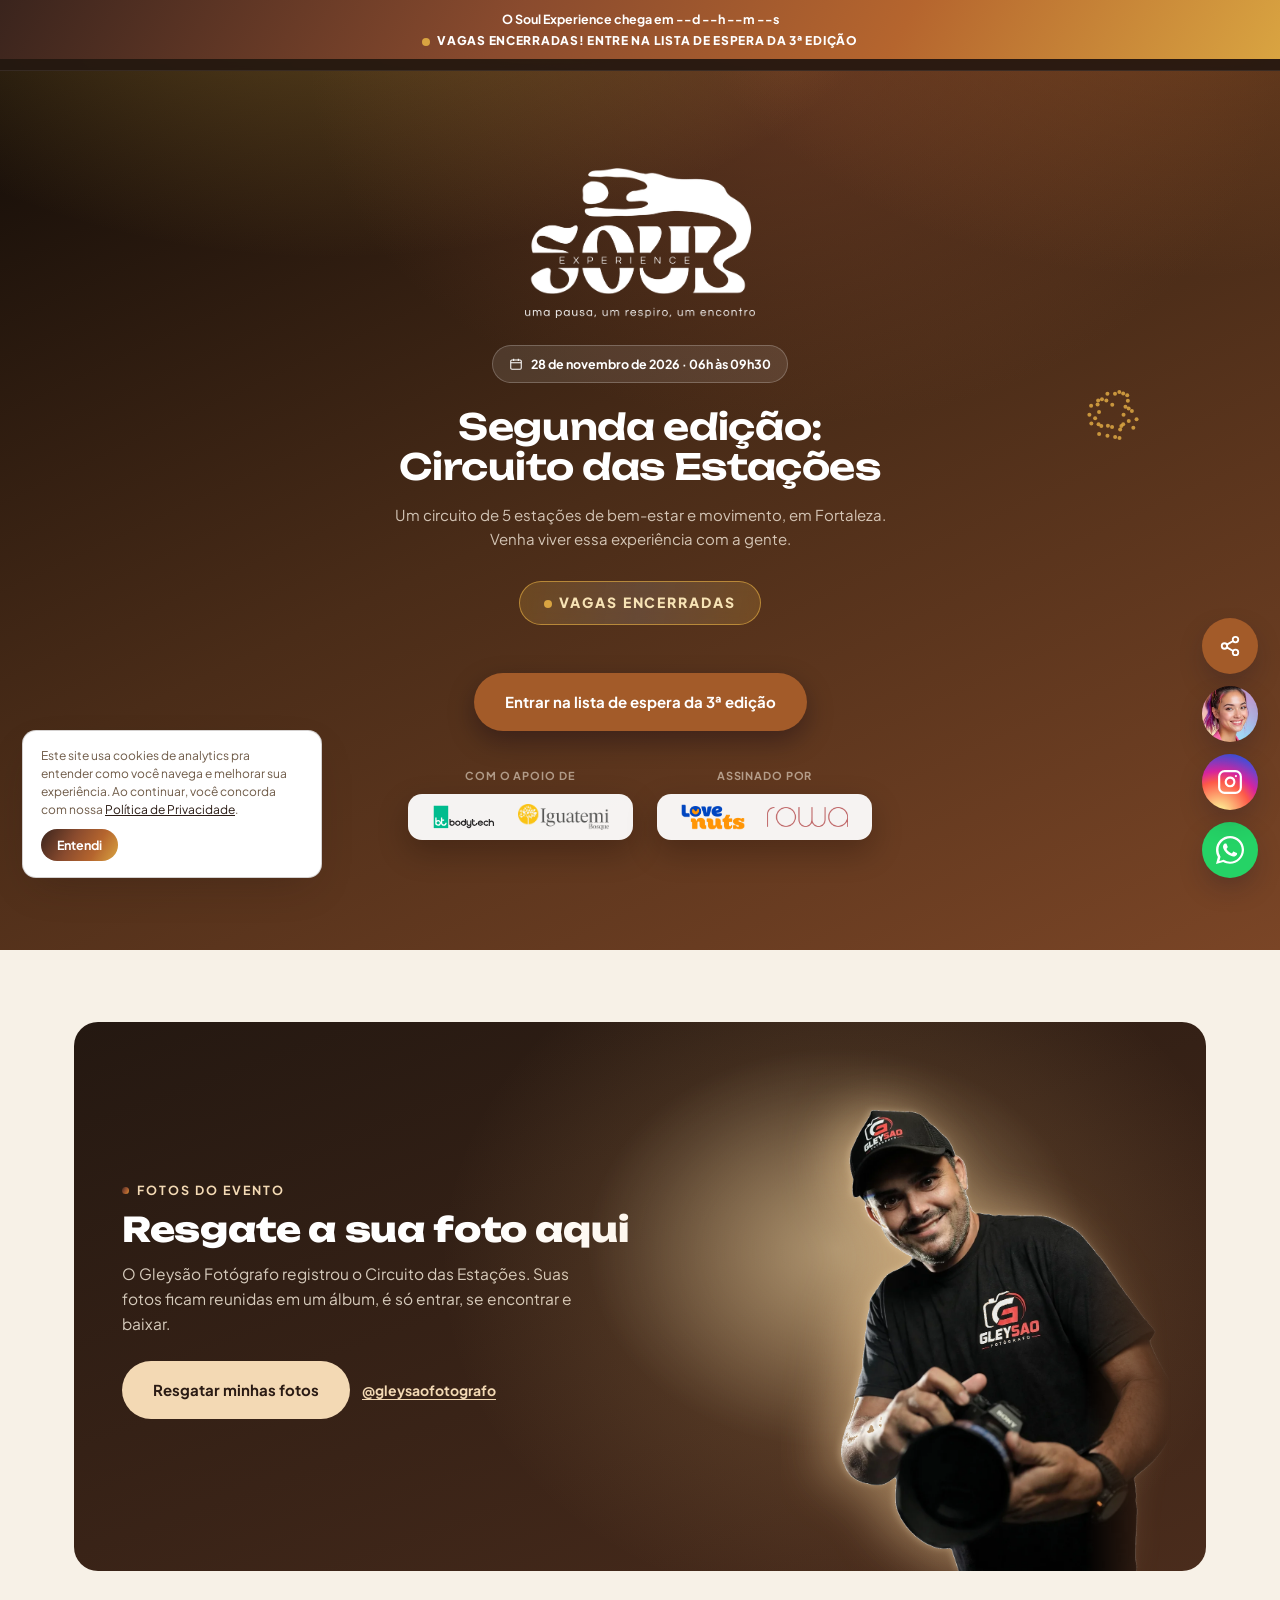
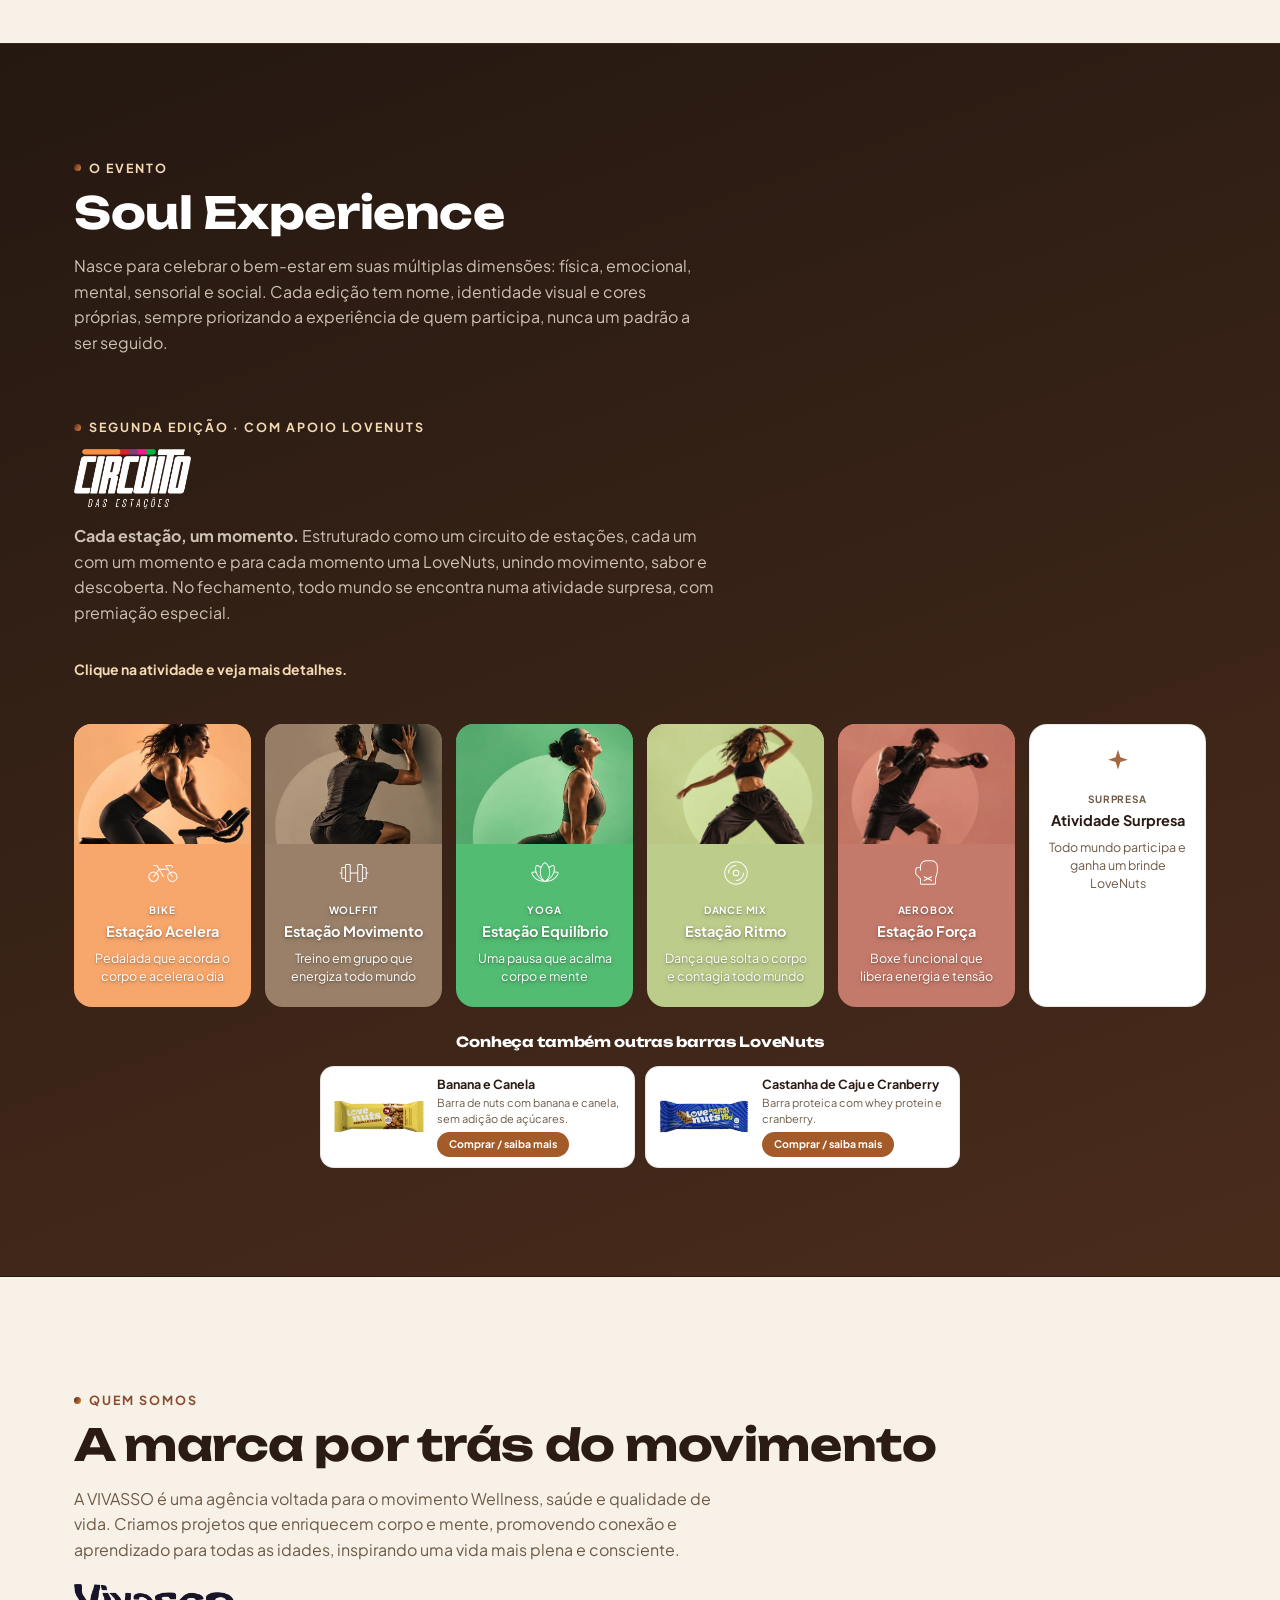
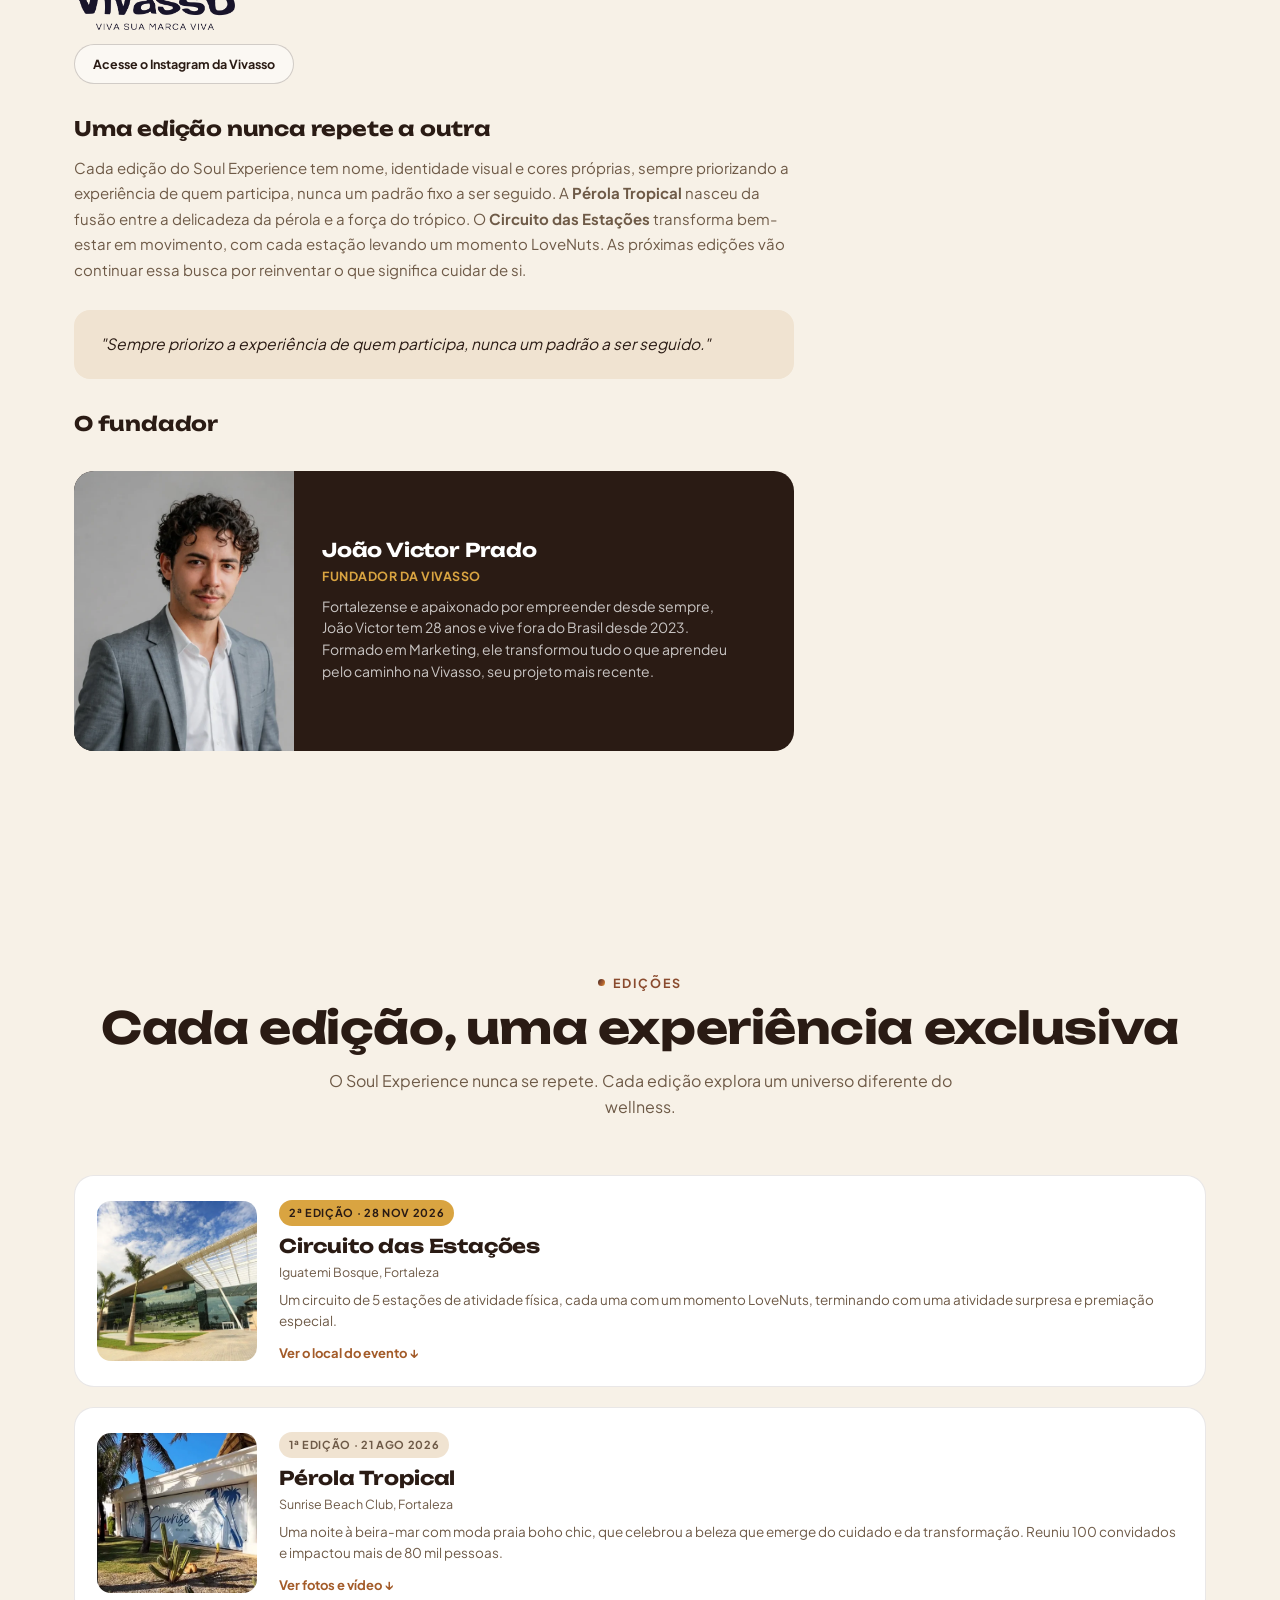
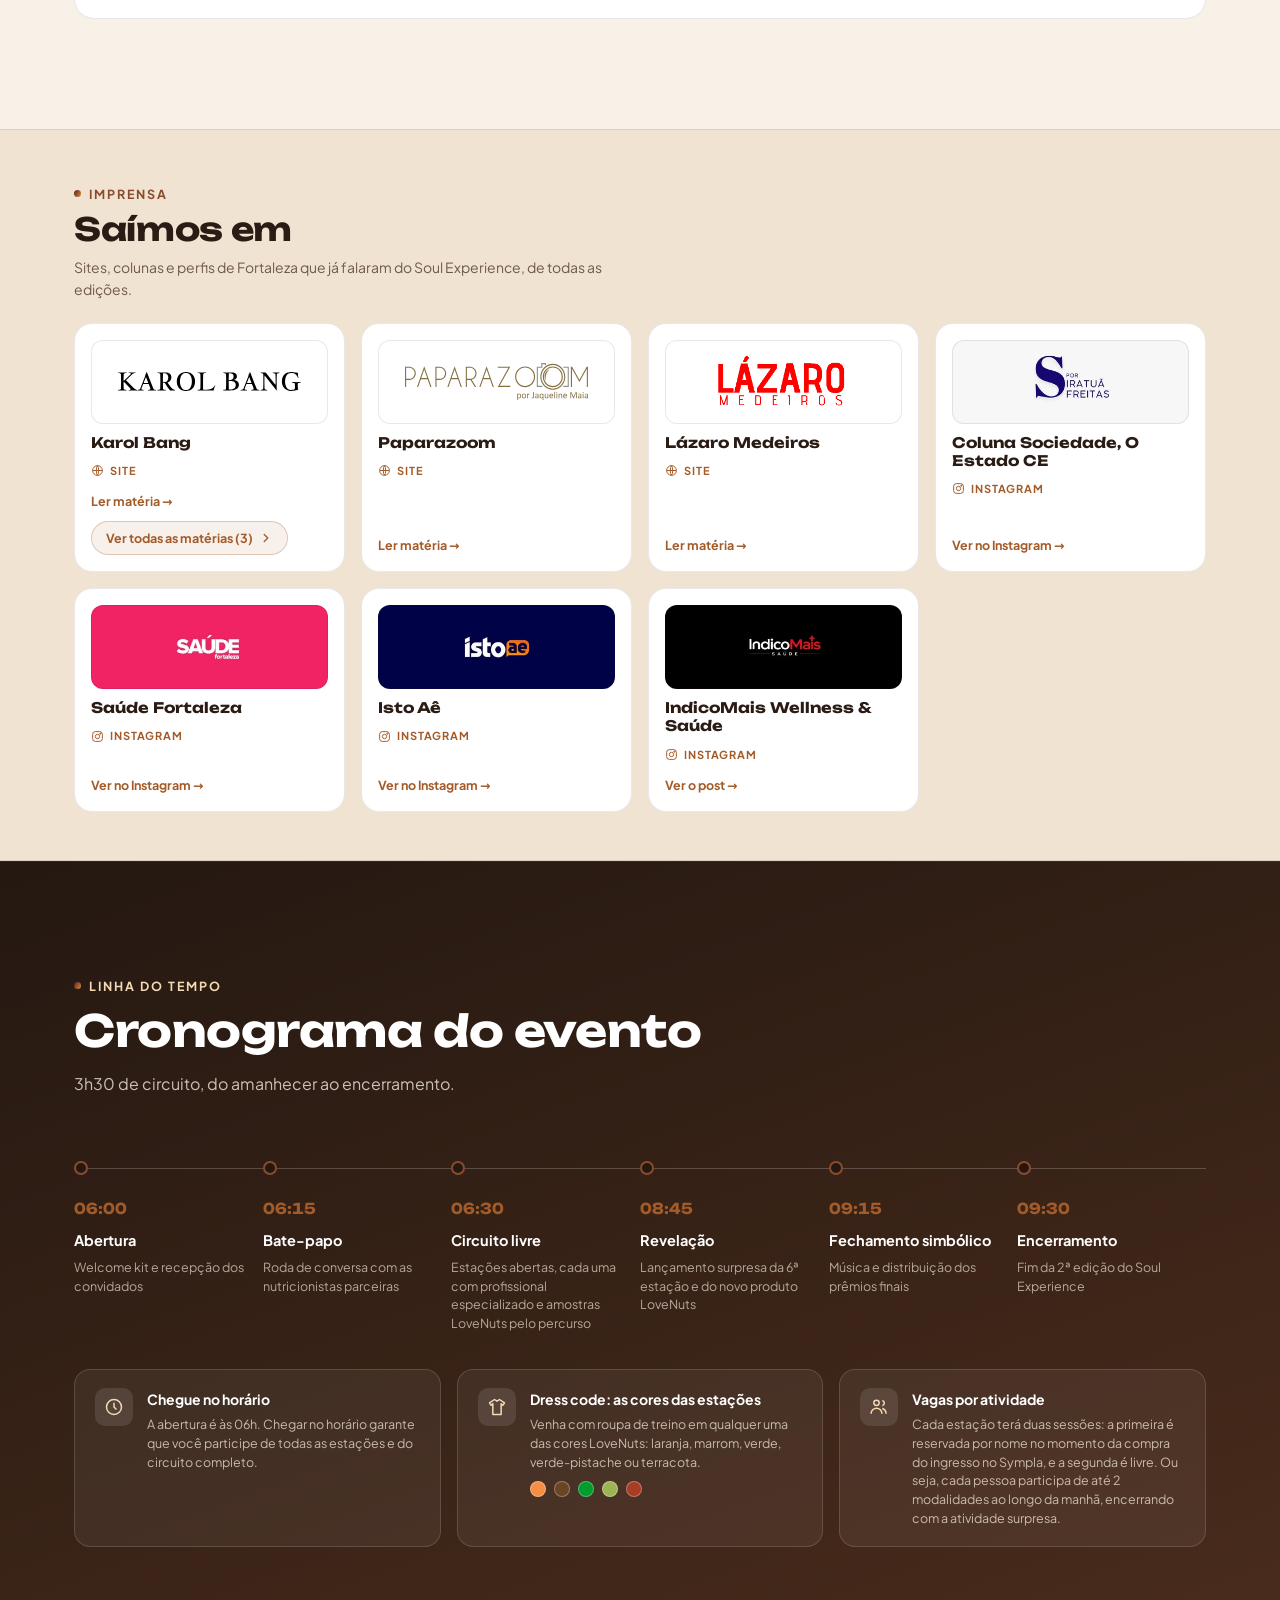
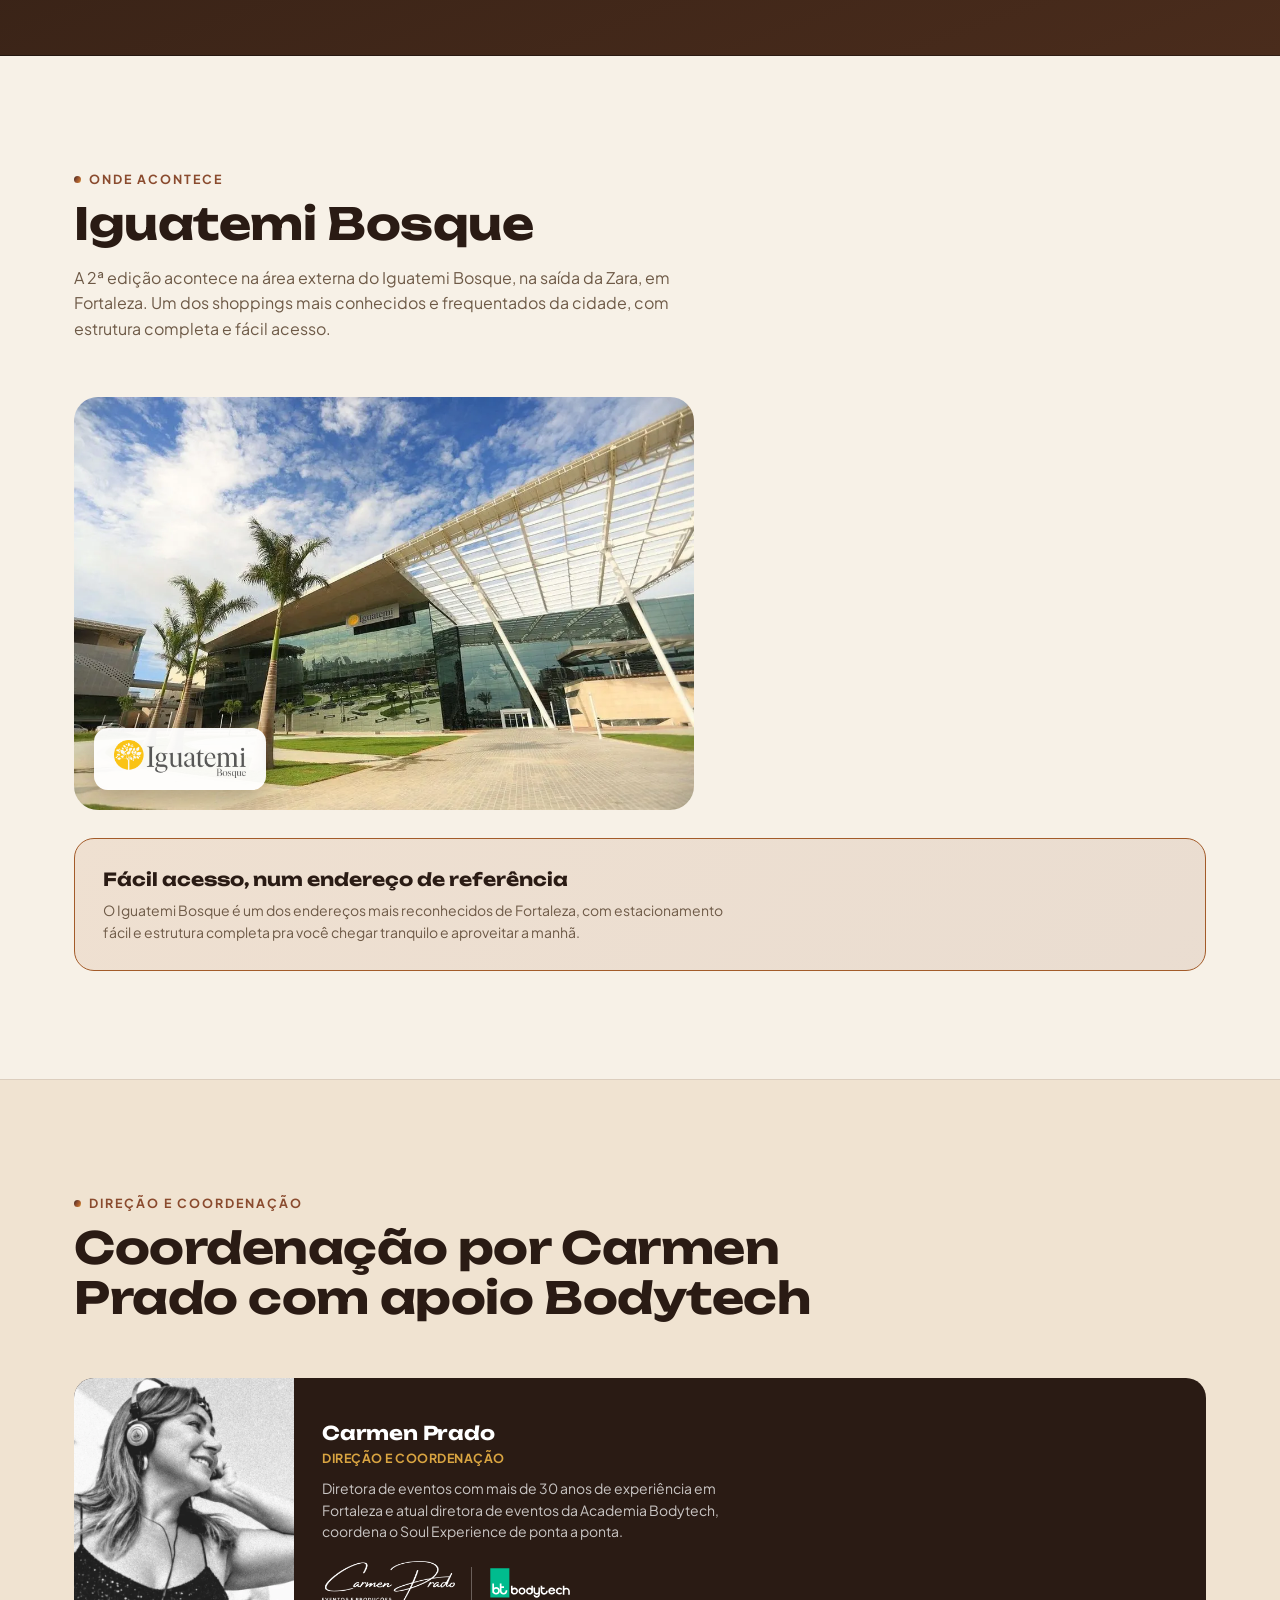
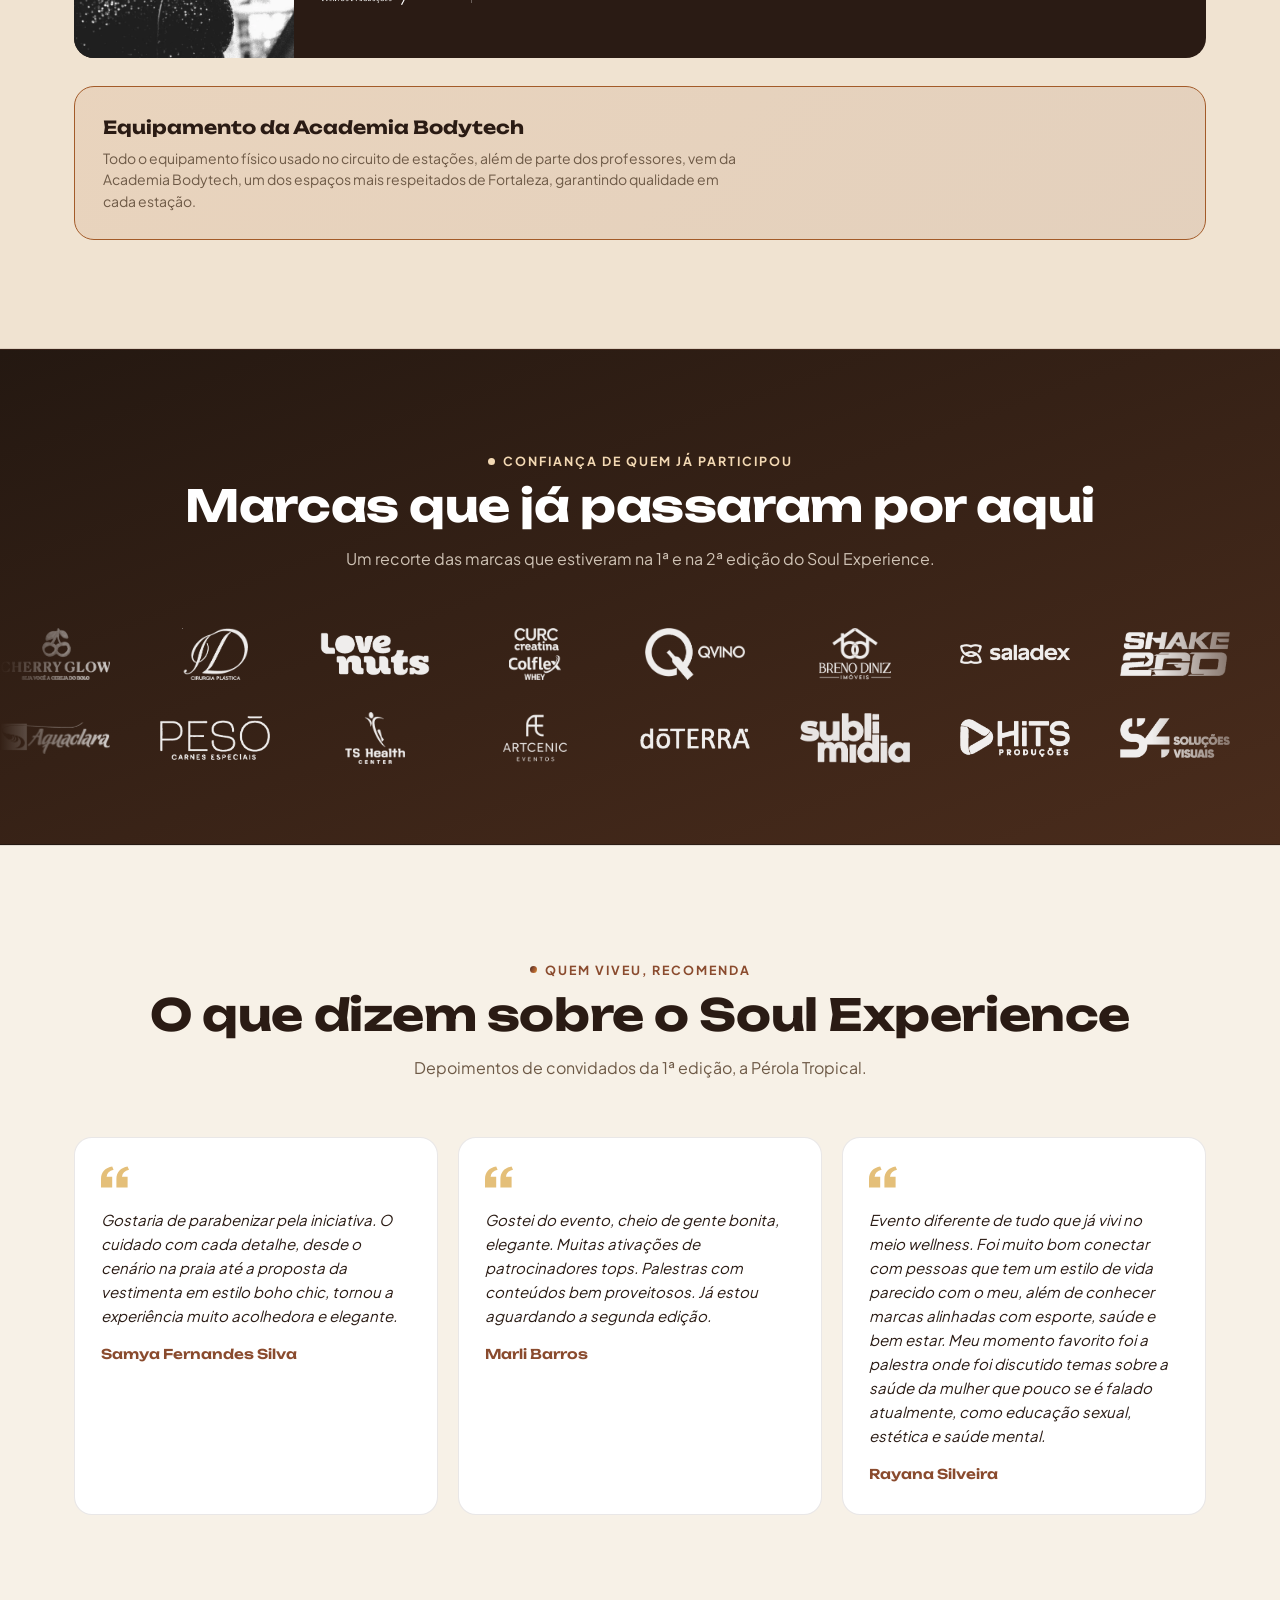
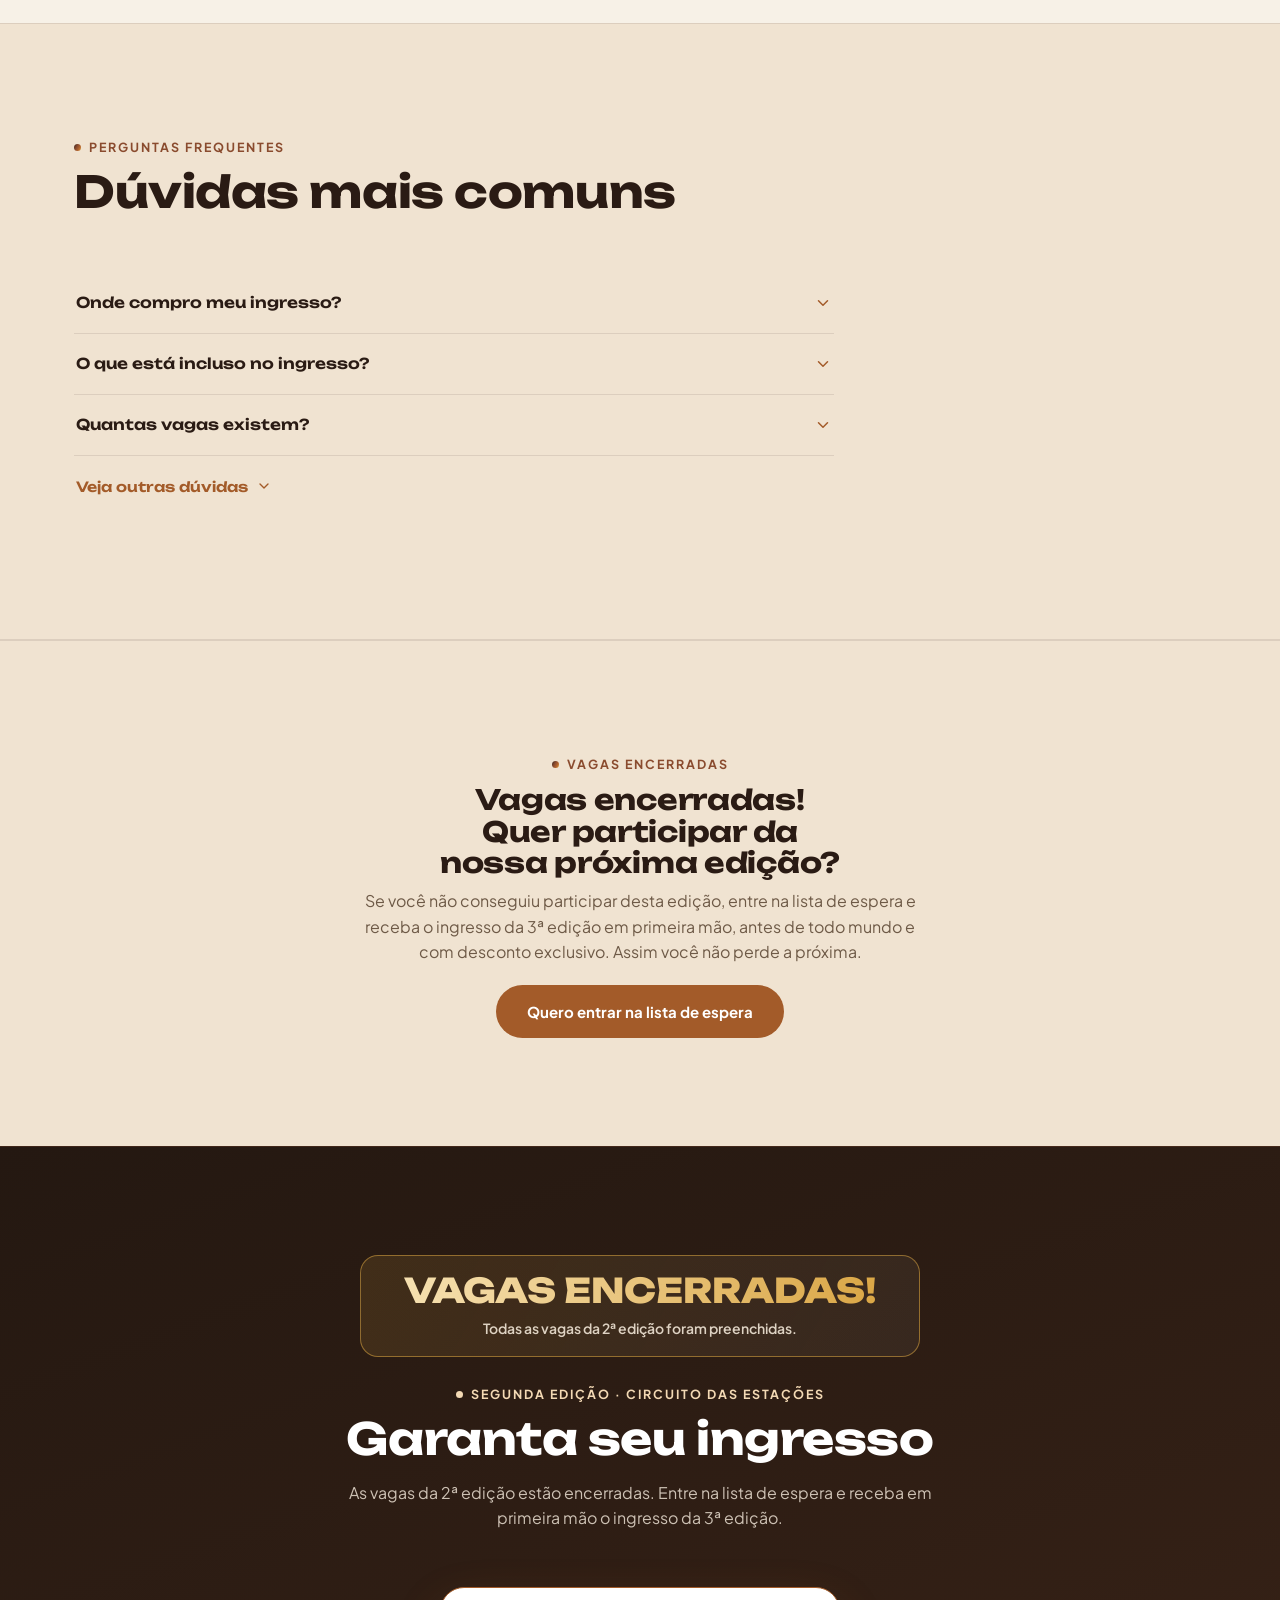
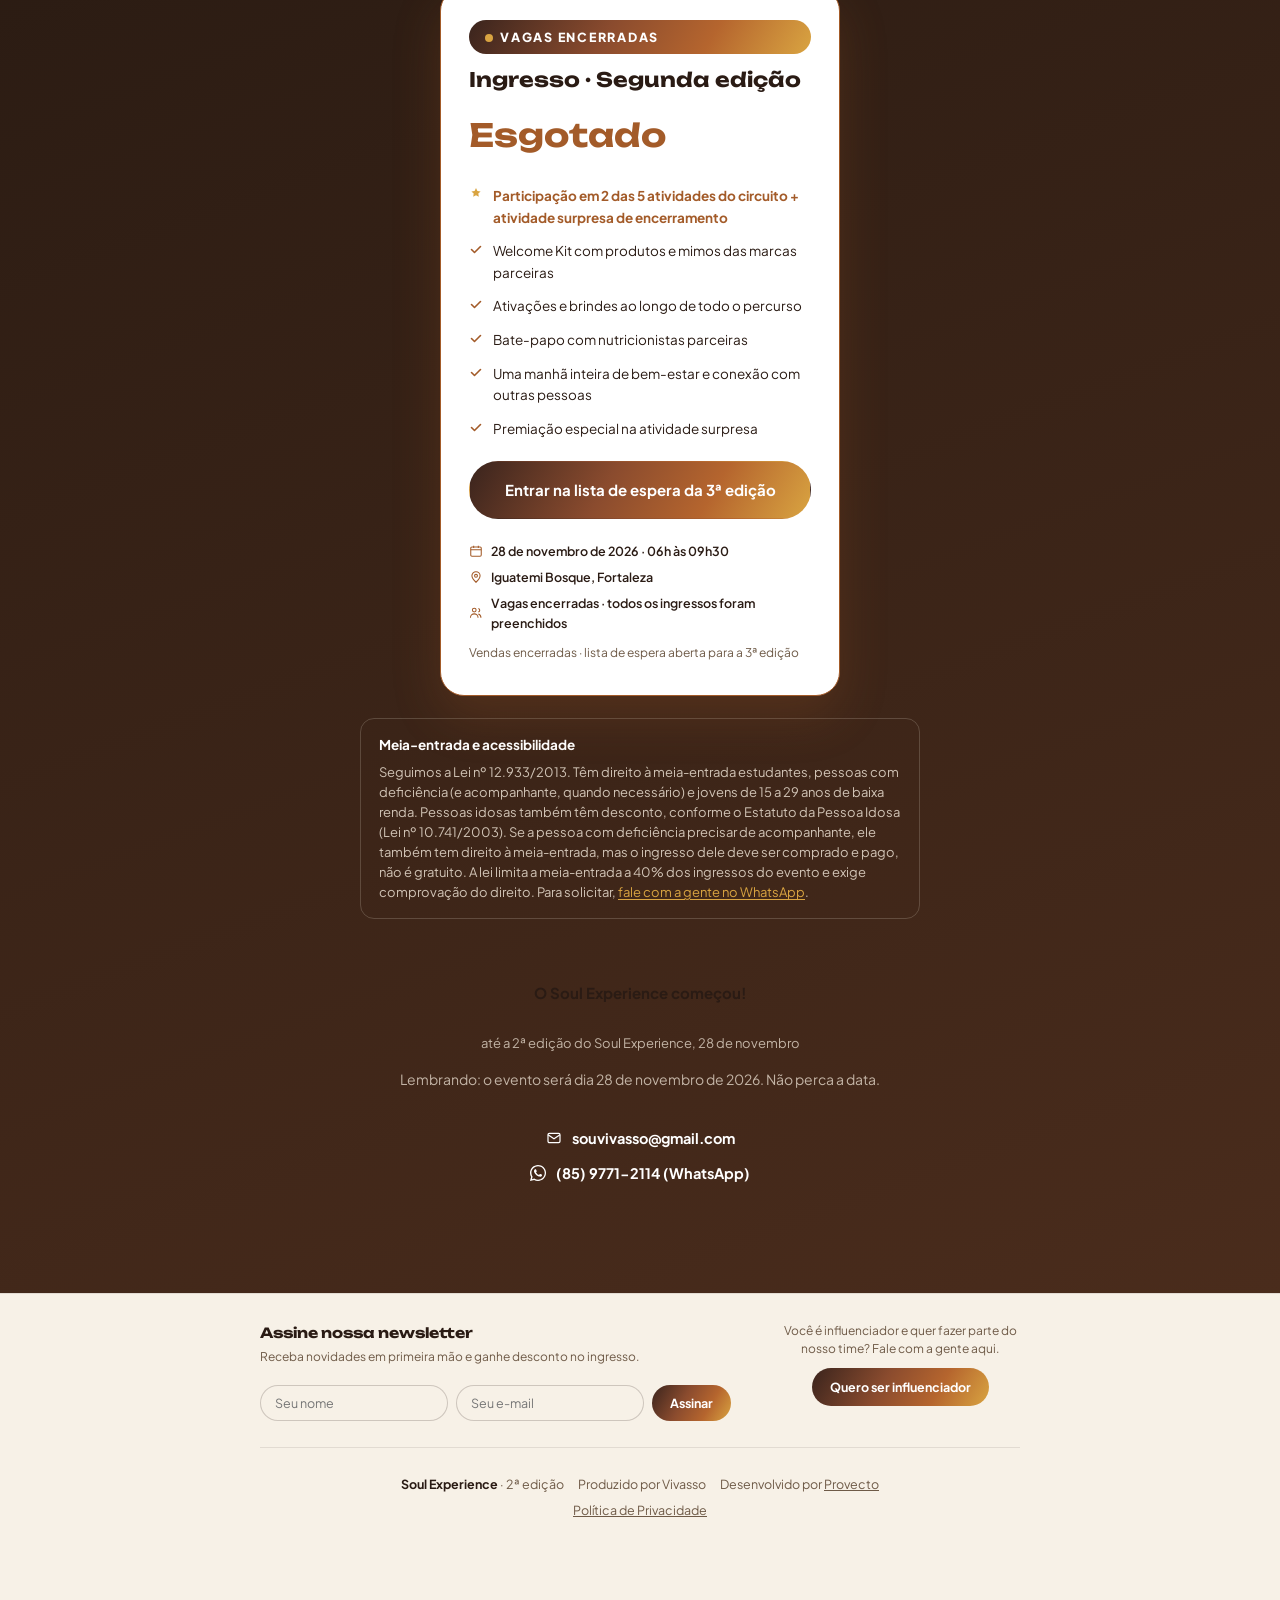
==== commit fc972973: "Marcas: adiciona 28 marcas da 2a edicao (logos extraidos do backdrop) ao carrossel Co-Authored-By: C" ====
--- a/index.html
+++ b/index.html
@@ -883,8 +883,8 @@
   .marquee-track img{-webkit-user-drag:none;}
   .marcas .marquee-track span{display:flex;align-items:center;justify-content:center;flex-shrink:0;width:110px;height:52px;}
   .marcas .marquee-track img{width:100%;height:100%;object-fit:contain;opacity:.92;}
-  .marquee-row.right .marquee-track{animation:marquee-right 88s linear infinite;}
-  .marquee-row.left .marquee-track{animation:marquee-left 80s linear infinite;}
+  .marquee-row.right .marquee-track{animation:marquee-right 170s linear infinite;}
+  .marquee-row.left .marquee-track{animation:marquee-left 155s linear infinite;}
   @keyframes marquee-right{from{transform:translateX(-50%);}to{transform:translateX(0);}}
   @keyframes marquee-left{from{transform:translateX(0);}to{transform:translateX(-50%);}}
   @media (prefers-reduced-motion: reduce){.marquee-track{animation:none;}}
@@ -2042,19 +2042,19 @@
     <div class="section-head center">
       <span class="eyebrow">Confiança de quem já participou</span>
       <h2 class="section-title">Marcas que já passaram por aqui</h2>
-      <p class="lede">Um recorte das marcas que estiveram na 1ª edição do Soul Experience.</p>
+      <p class="lede">Um recorte das marcas que estiveram na 1ª e na 2ª edição do Soul Experience.</p>
     </div>
   </div>
   <div class="marquee-row right">
     <div class="marquee-track">
-      <span title="Cherry Glow"><img src="assets/brands/cherry-glow.png" alt="Cherry Glow"></span><span title="JD Cirurgia Plástica"><img src="assets/brands/jd-cirurgia.png" alt="JD Cirurgia Plástica"></span><span title="Love Nuts"><img src="assets/brands/love-nuts.png" alt="Love Nuts"></span><span title="CURC Creatina e Colflex Whey"><img src="assets/brands/curc-colflex.png" alt="CURC Creatina e Colflex Whey"></span><span title="Qvino"><img src="assets/brands/qvino.png" alt="Qvino"></span><span title="Breno Diniz Imóveis"><img src="assets/brands/breno-diniz.png" alt="Breno Diniz Imóveis"></span><span title="Saladex"><img src="assets/brands/saladex.png" alt="Saladex"></span><span title="Shake 2Go"><img src="assets/brands/shake2go.png" alt="Shake 2Go"></span><span title="Jatobá Estofados"><img src="assets/brands/jatoba.png" alt="Jatobá Estofados"></span><span title="Bodytech"><img src="assets/brands/bodytech.png" alt="Bodytech"></span><span title="Moura Dubeux"><img src="assets/brands/moura-dubeux.png" alt="Moura Dubeux"></span><span title="Naturalle Iceup"><img src="assets/brands/naturalle-iceup.png" alt="Naturalle Iceup"></span><span title="MadNutz"><img src="assets/brands/madnutz.png" alt="MadNutz"></span>
-      <span tabindex="-1" aria-hidden="true"><img src="assets/brands/cherry-glow.png" alt=""></span><span tabindex="-1" aria-hidden="true"><img src="assets/brands/jd-cirurgia.png" alt=""></span><span tabindex="-1" aria-hidden="true"><img src="assets/brands/love-nuts.png" alt=""></span><span tabindex="-1" aria-hidden="true"><img src="assets/brands/curc-colflex.png" alt=""></span><span tabindex="-1" aria-hidden="true"><img src="assets/brands/qvino.png" alt=""></span><span tabindex="-1" aria-hidden="true"><img src="assets/brands/breno-diniz.png" alt=""></span><span tabindex="-1" aria-hidden="true"><img src="assets/brands/saladex.png" alt=""></span><span tabindex="-1" aria-hidden="true"><img src="assets/brands/shake2go.png" alt=""></span><span tabindex="-1" aria-hidden="true"><img src="assets/brands/jatoba.png" alt=""></span><span tabindex="-1" aria-hidden="true"><img src="assets/brands/bodytech.png" alt=""></span><span tabindex="-1" aria-hidden="true"><img src="assets/brands/moura-dubeux.png" alt=""></span><span tabindex="-1" aria-hidden="true"><img src="assets/brands/naturalle-iceup.png" alt=""></span><span tabindex="-1" aria-hidden="true"><img src="assets/brands/madnutz.png" alt=""></span>
+      <span title="Cherry Glow"><img src="assets/brands/cherry-glow.png" alt="Cherry Glow"></span><span title="JD Cirurgia Plástica"><img src="assets/brands/jd-cirurgia.png" alt="JD Cirurgia Plástica"></span><span title="Love Nuts"><img src="assets/brands/love-nuts.png" alt="Love Nuts"></span><span title="CURC Creatina e Colflex Whey"><img src="assets/brands/curc-colflex.png" alt="CURC Creatina e Colflex Whey"></span><span title="Qvino"><img src="assets/brands/qvino.png" alt="Qvino"></span><span title="Breno Diniz Imóveis"><img src="assets/brands/breno-diniz.png" alt="Breno Diniz Imóveis"></span><span title="Saladex"><img src="assets/brands/saladex.png" alt="Saladex"></span><span title="Shake 2Go"><img src="assets/brands/shake2go.png" alt="Shake 2Go"></span><span title="Jatobá Estofados"><img src="assets/brands/jatoba.png" alt="Jatobá Estofados"></span><span title="Bodytech"><img src="assets/brands/bodytech.png" alt="Bodytech"></span><span title="Moura Dubeux"><img src="assets/brands/moura-dubeux.png" alt="Moura Dubeux"></span><span title="Naturalle Iceup"><img src="assets/brands/naturalle-iceup.png" alt="Naturalle Iceup"></span><span title="MadNutz"><img src="assets/brands/madnutz.png" alt="MadNutz"></span><span title="União Vegetal"><img src="assets/brands/uniao-vegetal.png" alt="União Vegetal"></span><span title="J. Simões"><img src="assets/brands/j-simoes.png" alt="J. Simões"></span><span title="Emape"><img src="assets/brands/emape.png" alt="Emape"></span><span title="Essential"><img src="assets/brands/essential.png" alt="Essential"></span><span title="Mandala Spa"><img src="assets/brands/mandala-spa.png" alt="Mandala Spa"></span><span title="Vision Áudio, Luz e Imagem"><img src="assets/brands/vision.png" alt="Vision Áudio, Luz e Imagem"></span><span title="Speciale Pães Artesanais"><img src="assets/brands/speciale.png" alt="Speciale Pães Artesanais"></span><span title="Viva Fruit"><img src="assets/brands/viva-fruit.png" alt="Viva Fruit"></span><span title="Vovó Branca Pão de Queijo"><img src="assets/brands/vovo-branca.png" alt="Vovó Branca Pão de Queijo"></span><span title="Bufo Snacks"><img src="assets/brands/bufo-snacks.png" alt="Bufo Snacks"></span><span title="Beija-flor Livre"><img src="assets/brands/beija-flor-livre.png" alt="Beija-flor Livre"></span><span title="Rovee"><img src="assets/brands/rovee.png" alt="Rovee"></span><span title="BrigaZero"><img src="assets/brands/brigazero.png" alt="BrigaZero"></span><span title="Complexo Vivaz"><img src="assets/brands/complexo-vivaz.png" alt="Complexo Vivaz"></span>
+      <span tabindex="-1" aria-hidden="true"><img src="assets/brands/cherry-glow.png" alt=""></span><span tabindex="-1" aria-hidden="true"><img src="assets/brands/jd-cirurgia.png" alt=""></span><span tabindex="-1" aria-hidden="true"><img src="assets/brands/love-nuts.png" alt=""></span><span tabindex="-1" aria-hidden="true"><img src="assets/brands/curc-colflex.png" alt=""></span><span tabindex="-1" aria-hidden="true"><img src="assets/brands/qvino.png" alt=""></span><span tabindex="-1" aria-hidden="true"><img src="assets/brands/breno-diniz.png" alt=""></span><span tabindex="-1" aria-hidden="true"><img src="assets/brands/saladex.png" alt=""></span><span tabindex="-1" aria-hidden="true"><img src="assets/brands/shake2go.png" alt=""></span><span tabindex="-1" aria-hidden="true"><img src="assets/brands/jatoba.png" alt=""></span><span tabindex="-1" aria-hidden="true"><img src="assets/brands/bodytech.png" alt=""></span><span tabindex="-1" aria-hidden="true"><img src="assets/brands/moura-dubeux.png" alt=""></span><span tabindex="-1" aria-hidden="true"><img src="assets/brands/naturalle-iceup.png" alt=""></span><span tabindex="-1" aria-hidden="true"><img src="assets/brands/madnutz.png" alt=""></span><span tabindex="-1" aria-hidden="true"><img src="assets/brands/uniao-vegetal.png" alt=""></span><span tabindex="-1" aria-hidden="true"><img src="assets/brands/j-simoes.png" alt=""></span><span tabindex="-1" aria-hidden="true"><img src="assets/brands/emape.png" alt=""></span><span tabindex="-1" aria-hidden="true"><img src="assets/brands/essential.png" alt=""></span><span tabindex="-1" aria-hidden="true"><img src="assets/brands/mandala-spa.png" alt=""></span><span tabindex="-1" aria-hidden="true"><img src="assets/brands/vision.png" alt=""></span><span tabindex="-1" aria-hidden="true"><img src="assets/brands/speciale.png" alt=""></span><span tabindex="-1" aria-hidden="true"><img src="assets/brands/viva-fruit.png" alt=""></span><span tabindex="-1" aria-hidden="true"><img src="assets/brands/vovo-branca.png" alt=""></span><span tabindex="-1" aria-hidden="true"><img src="assets/brands/bufo-snacks.png" alt=""></span><span tabindex="-1" aria-hidden="true"><img src="assets/brands/beija-flor-livre.png" alt=""></span><span tabindex="-1" aria-hidden="true"><img src="assets/brands/rovee.png" alt=""></span><span tabindex="-1" aria-hidden="true"><img src="assets/brands/brigazero.png" alt=""></span><span tabindex="-1" aria-hidden="true"><img src="assets/brands/complexo-vivaz.png" alt=""></span>
     </div>
   </div>
   <div class="marquee-row left">
     <div class="marquee-track">
-      <span title="Aquaclara"><img src="assets/brands/aquaclara.png" alt="Aquaclara"></span><span title="Pesō Carnes Especiais"><img src="assets/brands/peso-carnes.png" alt="Pesō Carnes Especiais"></span><span title="TS Health Center"><img src="assets/brands/ts-health.png" alt="TS Health Center"></span><span title="Artcenic Eventos"><img src="assets/brands/artcenic.png" alt="Artcenic Eventos"></span><span title="doTERRA"><img src="assets/brands/doterra.png" alt="doTERRA"></span><span title="Subli Mídia"><img src="assets/brands/subli-midia.png" alt="Subli Mídia"></span><span title="Hits Produções"><img src="assets/brands/hits-producoes.png" alt="Hits Produções"></span><span title="S4 Soluções Visuais"><img src="assets/brands/s4-solucoes.png" alt="S4 Soluções Visuais"></span><span title="Supplements Sports Nutrition"><img src="assets/brands/supplements.png" alt="Supplements Sports Nutrition"></span><span title="Imua Ceará Vaca"><img src="assets/brands/imua-ceara.png" alt="Imua Ceará Vaca"></span><span title="Le'Loyn"><img src="assets/brands/leloyn.png" alt="Le'Loyn"></span><span title="awe"><img src="assets/brands/awe.png" alt="awe"></span>
-      <span tabindex="-1" aria-hidden="true"><img src="assets/brands/aquaclara.png" alt=""></span><span tabindex="-1" aria-hidden="true"><img src="assets/brands/peso-carnes.png" alt=""></span><span tabindex="-1" aria-hidden="true"><img src="assets/brands/ts-health.png" alt=""></span><span tabindex="-1" aria-hidden="true"><img src="assets/brands/artcenic.png" alt=""></span><span tabindex="-1" aria-hidden="true"><img src="assets/brands/doterra.png" alt=""></span><span tabindex="-1" aria-hidden="true"><img src="assets/brands/subli-midia.png" alt=""></span><span tabindex="-1" aria-hidden="true"><img src="assets/brands/hits-producoes.png" alt=""></span><span tabindex="-1" aria-hidden="true"><img src="assets/brands/s4-solucoes.png" alt=""></span><span tabindex="-1" aria-hidden="true"><img src="assets/brands/supplements.png" alt=""></span><span tabindex="-1" aria-hidden="true"><img src="assets/brands/imua-ceara.png" alt=""></span><span tabindex="-1" aria-hidden="true"><img src="assets/brands/leloyn.png" alt=""></span><span tabindex="-1" aria-hidden="true"><img src="assets/brands/awe.png" alt=""></span>
+      <span title="Aquaclara"><img src="assets/brands/aquaclara.png" alt="Aquaclara"></span><span title="Pesō Carnes Especiais"><img src="assets/brands/peso-carnes.png" alt="Pesō Carnes Especiais"></span><span title="TS Health Center"><img src="assets/brands/ts-health.png" alt="TS Health Center"></span><span title="Artcenic Eventos"><img src="assets/brands/artcenic.png" alt="Artcenic Eventos"></span><span title="doTERRA"><img src="assets/brands/doterra.png" alt="doTERRA"></span><span title="Subli Mídia"><img src="assets/brands/subli-midia.png" alt="Subli Mídia"></span><span title="Hits Produções"><img src="assets/brands/hits-producoes.png" alt="Hits Produções"></span><span title="S4 Soluções Visuais"><img src="assets/brands/s4-solucoes.png" alt="S4 Soluções Visuais"></span><span title="Supplements Sports Nutrition"><img src="assets/brands/supplements.png" alt="Supplements Sports Nutrition"></span><span title="Imua Ceará Vaca"><img src="assets/brands/imua-ceara.png" alt="Imua Ceará Vaca"></span><span title="Le'Loyn"><img src="assets/brands/leloyn.png" alt="Le'Loyn"></span><span title="awe"><img src="assets/brands/awe.png" alt="awe"></span><span title="Sport Glue"><img src="assets/brands/sport-glue.png" alt="Sport Glue"></span><span title="Frütbiss"><img src="assets/brands/frutbiss.png" alt="Frütbiss"></span><span title="Soo Deli"><img src="assets/brands/soo-deli.png" alt="Soo Deli"></span><span title="Soul Dreams"><img src="assets/brands/soul-dreams.png" alt="Soul Dreams"></span><span title="Monte Carmo Cafés Especiais"><img src="assets/brands/monte-carmo.png" alt="Monte Carmo Cafés Especiais"></span><span title="Luiza Barcelos"><img src="assets/brands/luiza-barcelos.png" alt="Luiza Barcelos"></span><span title="Spresh"><img src="assets/brands/spresh.png" alt="Spresh"></span><span title="Gleysão Fotógrafo"><img src="assets/brands/gleysao-fotografo.png" alt="Gleysão Fotógrafo"></span><span title="Opção Wine"><img src="assets/brands/opcao-wine.png" alt="Opção Wine"></span><span title="Coconut Beach Residence"><img src="assets/brands/coconut.png" alt="Coconut Beach Residence"></span><span title="Speed Films"><img src="assets/brands/speed-films.png" alt="Speed Films"></span><span title="Labshoes"><img src="assets/brands/labshoes.png" alt="Labshoes"></span><span title="Leão Fica de Boa"><img src="assets/brands/leao.png" alt="Leão Fica de Boa"></span><span title="Power Ade"><img src="assets/brands/power-ade.png" alt="Power Ade"></span>
+      <span tabindex="-1" aria-hidden="true"><img src="assets/brands/aquaclara.png" alt=""></span><span tabindex="-1" aria-hidden="true"><img src="assets/brands/peso-carnes.png" alt=""></span><span tabindex="-1" aria-hidden="true"><img src="assets/brands/ts-health.png" alt=""></span><span tabindex="-1" aria-hidden="true"><img src="assets/brands/artcenic.png" alt=""></span><span tabindex="-1" aria-hidden="true"><img src="assets/brands/doterra.png" alt=""></span><span tabindex="-1" aria-hidden="true"><img src="assets/brands/subli-midia.png" alt=""></span><span tabindex="-1" aria-hidden="true"><img src="assets/brands/hits-producoes.png" alt=""></span><span tabindex="-1" aria-hidden="true"><img src="assets/brands/s4-solucoes.png" alt=""></span><span tabindex="-1" aria-hidden="true"><img src="assets/brands/supplements.png" alt=""></span><span tabindex="-1" aria-hidden="true"><img src="assets/brands/imua-ceara.png" alt=""></span><span tabindex="-1" aria-hidden="true"><img src="assets/brands/leloyn.png" alt=""></span><span tabindex="-1" aria-hidden="true"><img src="assets/brands/awe.png" alt=""></span><span tabindex="-1" aria-hidden="true"><img src="assets/brands/sport-glue.png" alt=""></span><span tabindex="-1" aria-hidden="true"><img src="assets/brands/frutbiss.png" alt=""></span><span tabindex="-1" aria-hidden="true"><img src="assets/brands/soo-deli.png" alt=""></span><span tabindex="-1" aria-hidden="true"><img src="assets/brands/soul-dreams.png" alt=""></span><span tabindex="-1" aria-hidden="true"><img src="assets/brands/monte-carmo.png" alt=""></span><span tabindex="-1" aria-hidden="true"><img src="assets/brands/luiza-barcelos.png" alt=""></span><span tabindex="-1" aria-hidden="true"><img src="assets/brands/spresh.png" alt=""></span><span tabindex="-1" aria-hidden="true"><img src="assets/brands/gleysao-fotografo.png" alt=""></span><span tabindex="-1" aria-hidden="true"><img src="assets/brands/opcao-wine.png" alt=""></span><span tabindex="-1" aria-hidden="true"><img src="assets/brands/coconut.png" alt=""></span><span tabindex="-1" aria-hidden="true"><img src="assets/brands/speed-films.png" alt=""></span><span tabindex="-1" aria-hidden="true"><img src="assets/brands/labshoes.png" alt=""></span><span tabindex="-1" aria-hidden="true"><img src="assets/brands/leao.png" alt=""></span><span tabindex="-1" aria-hidden="true"><img src="assets/brands/power-ade.png" alt=""></span>
     </div>
   </div>
 </section>
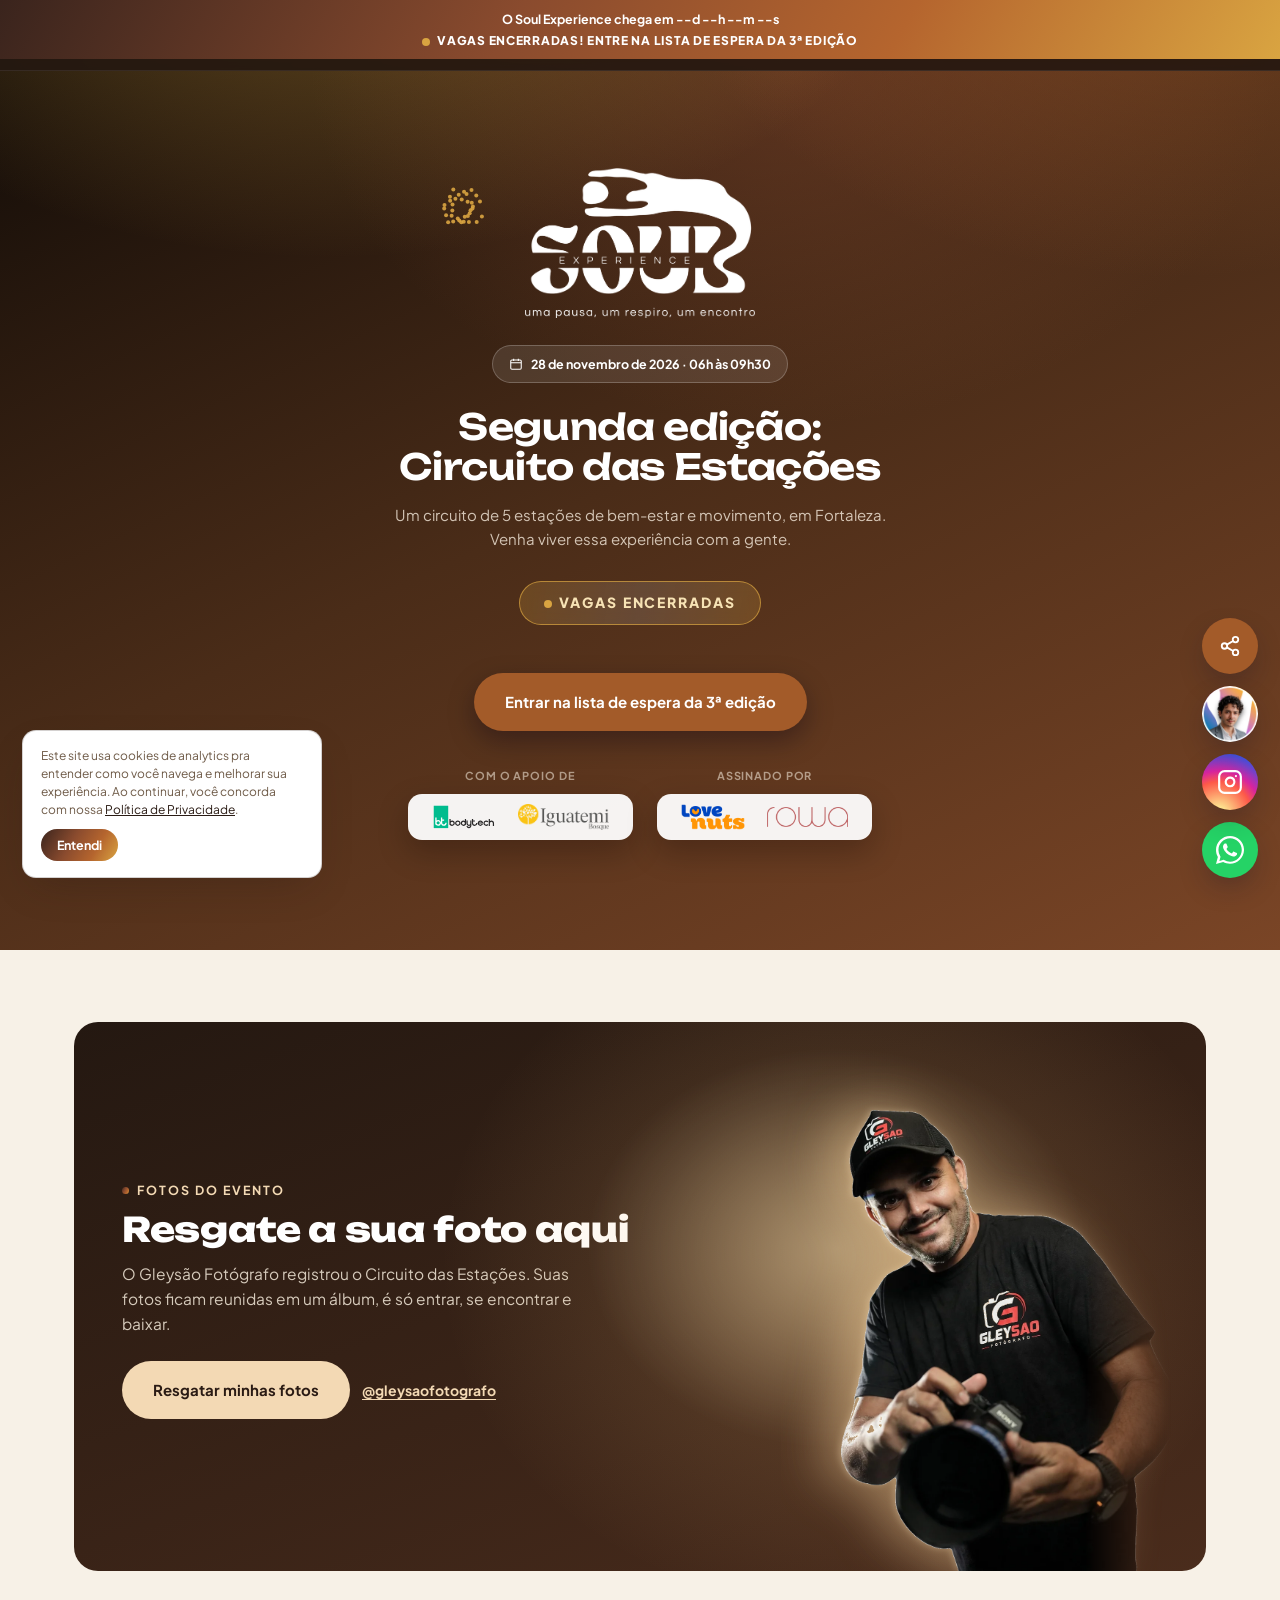
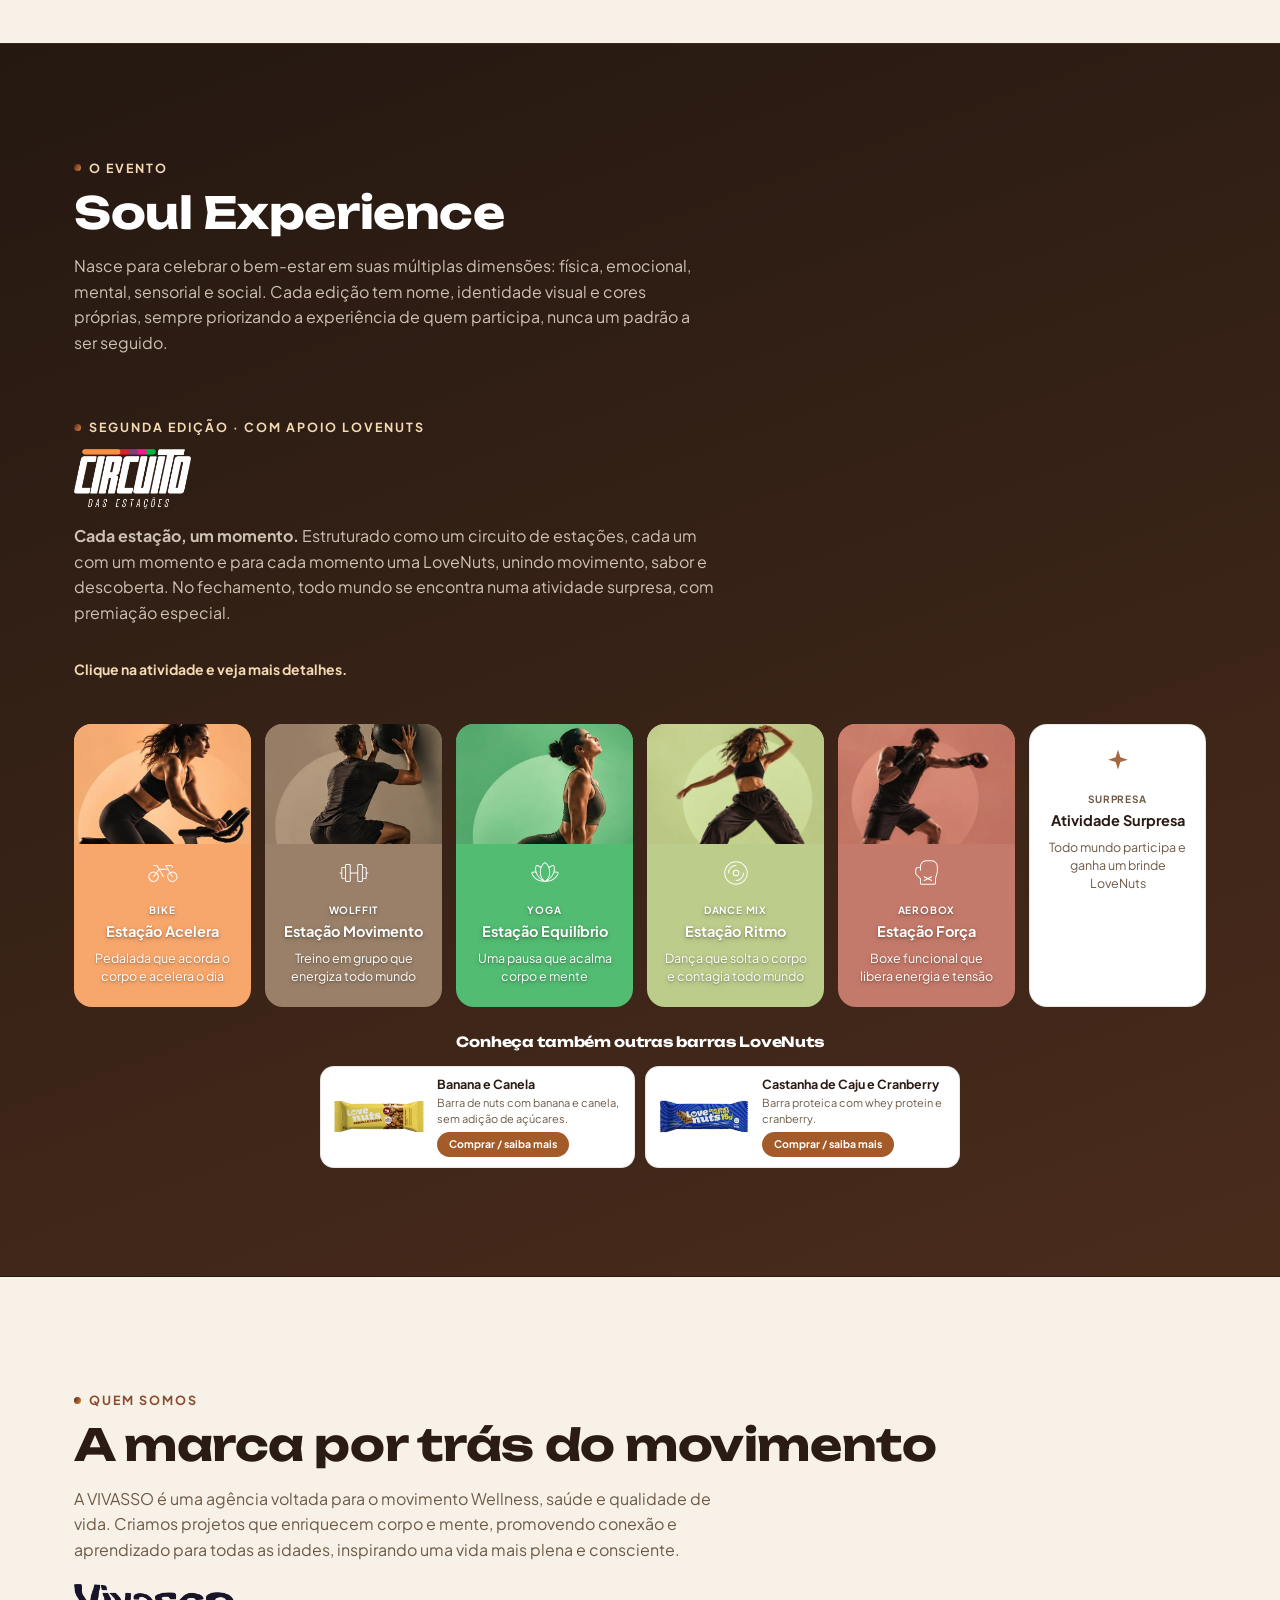
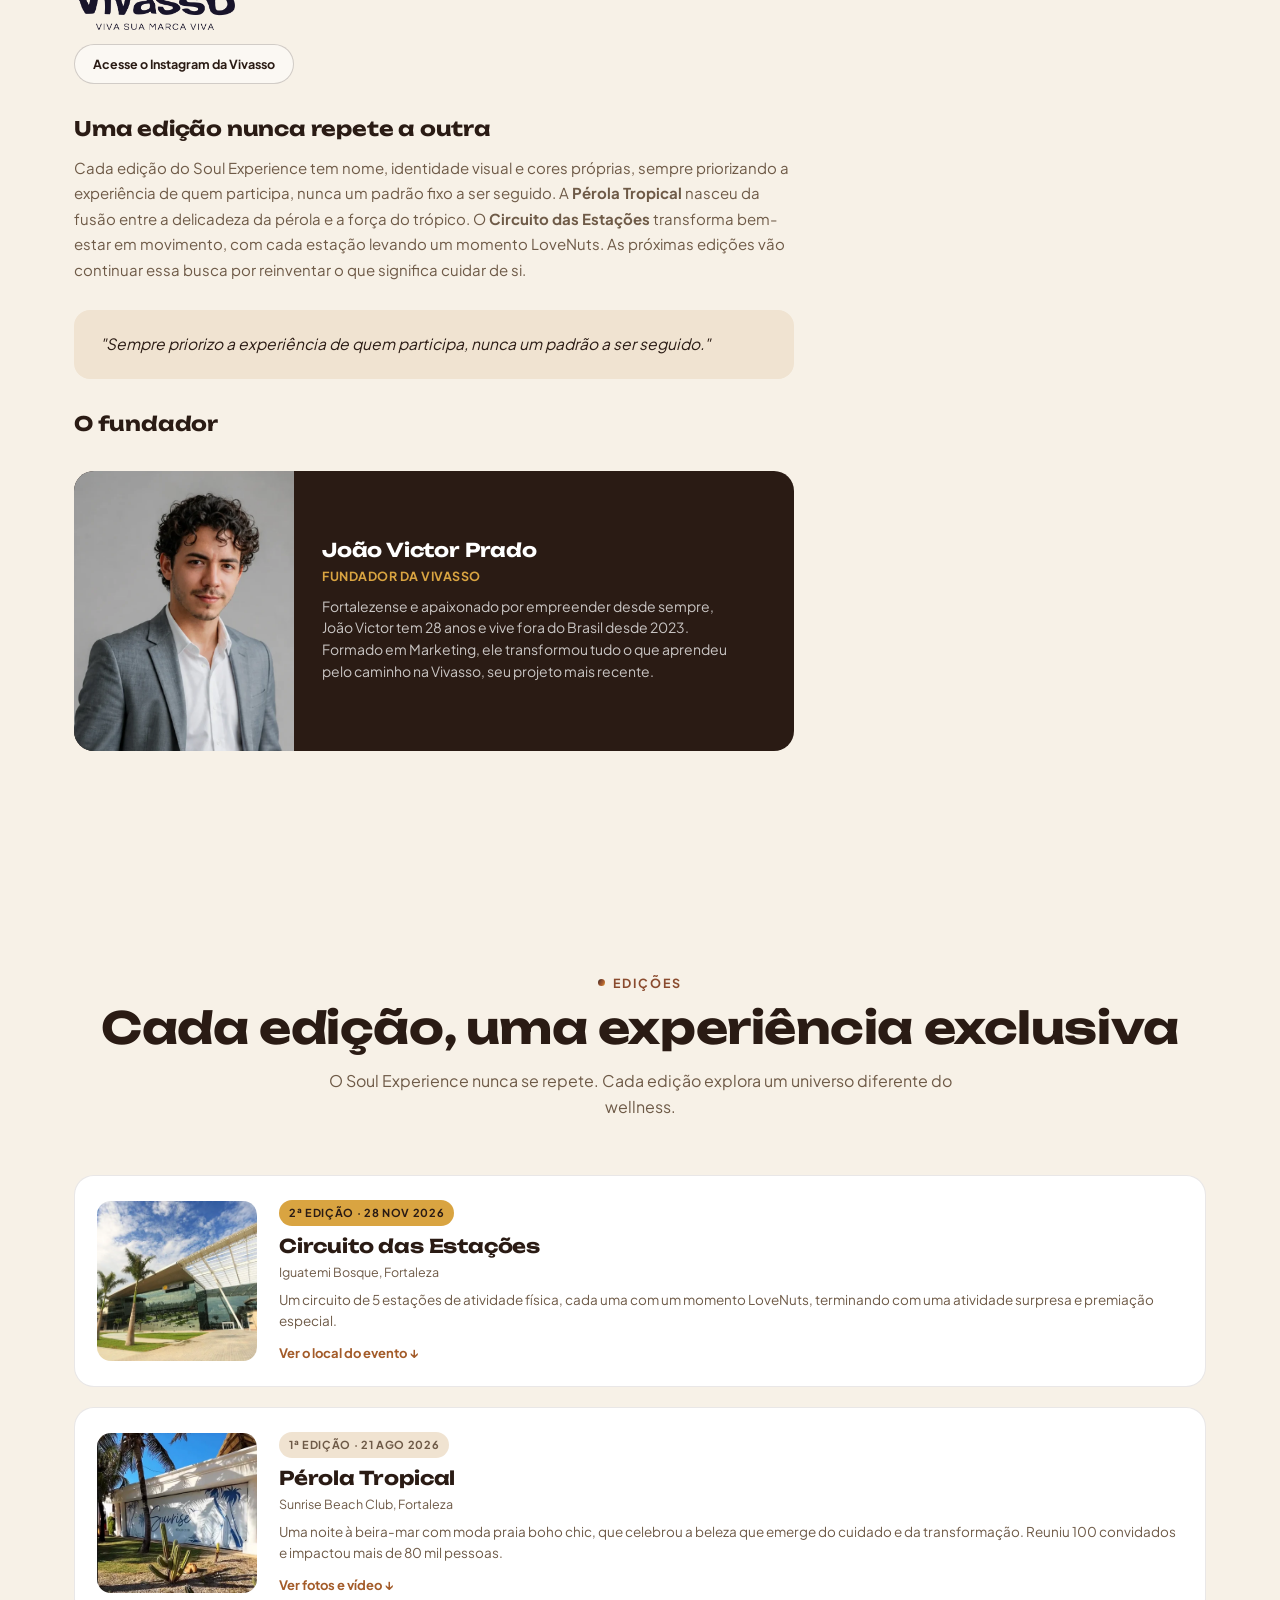
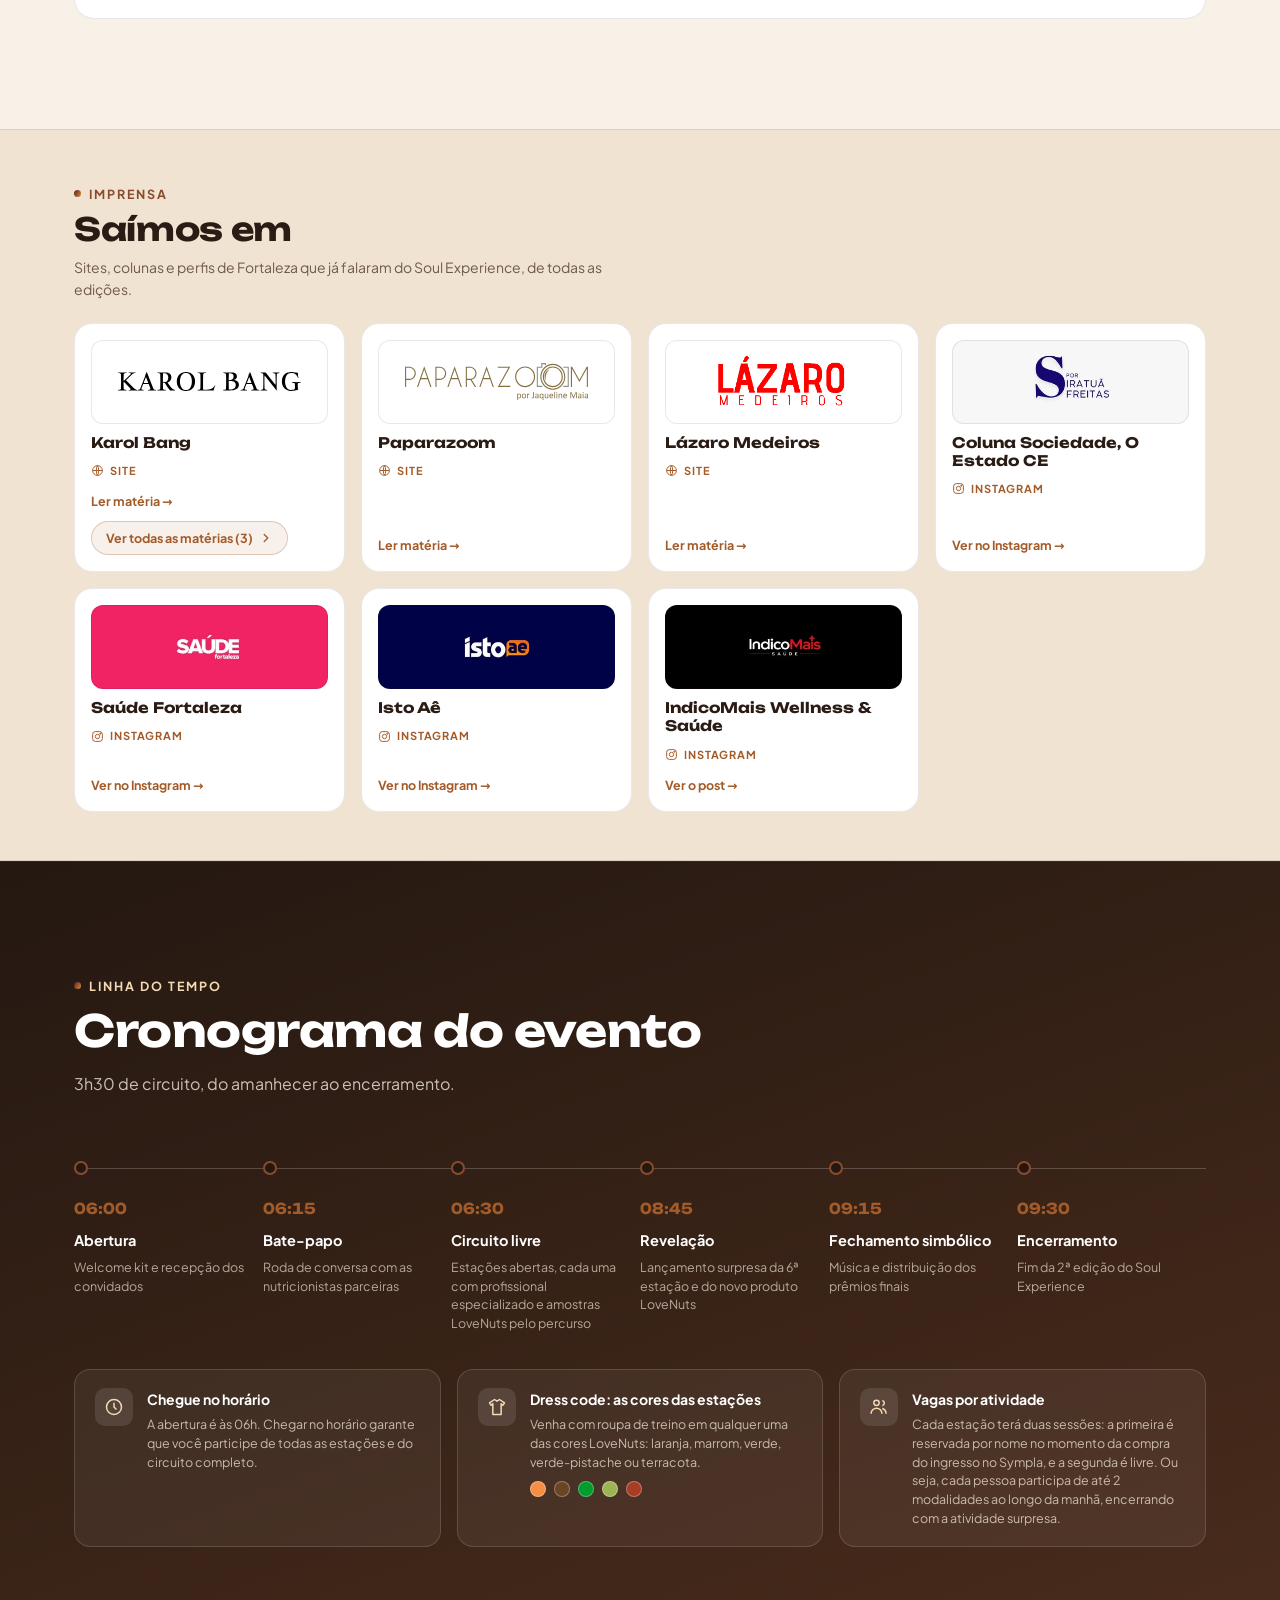
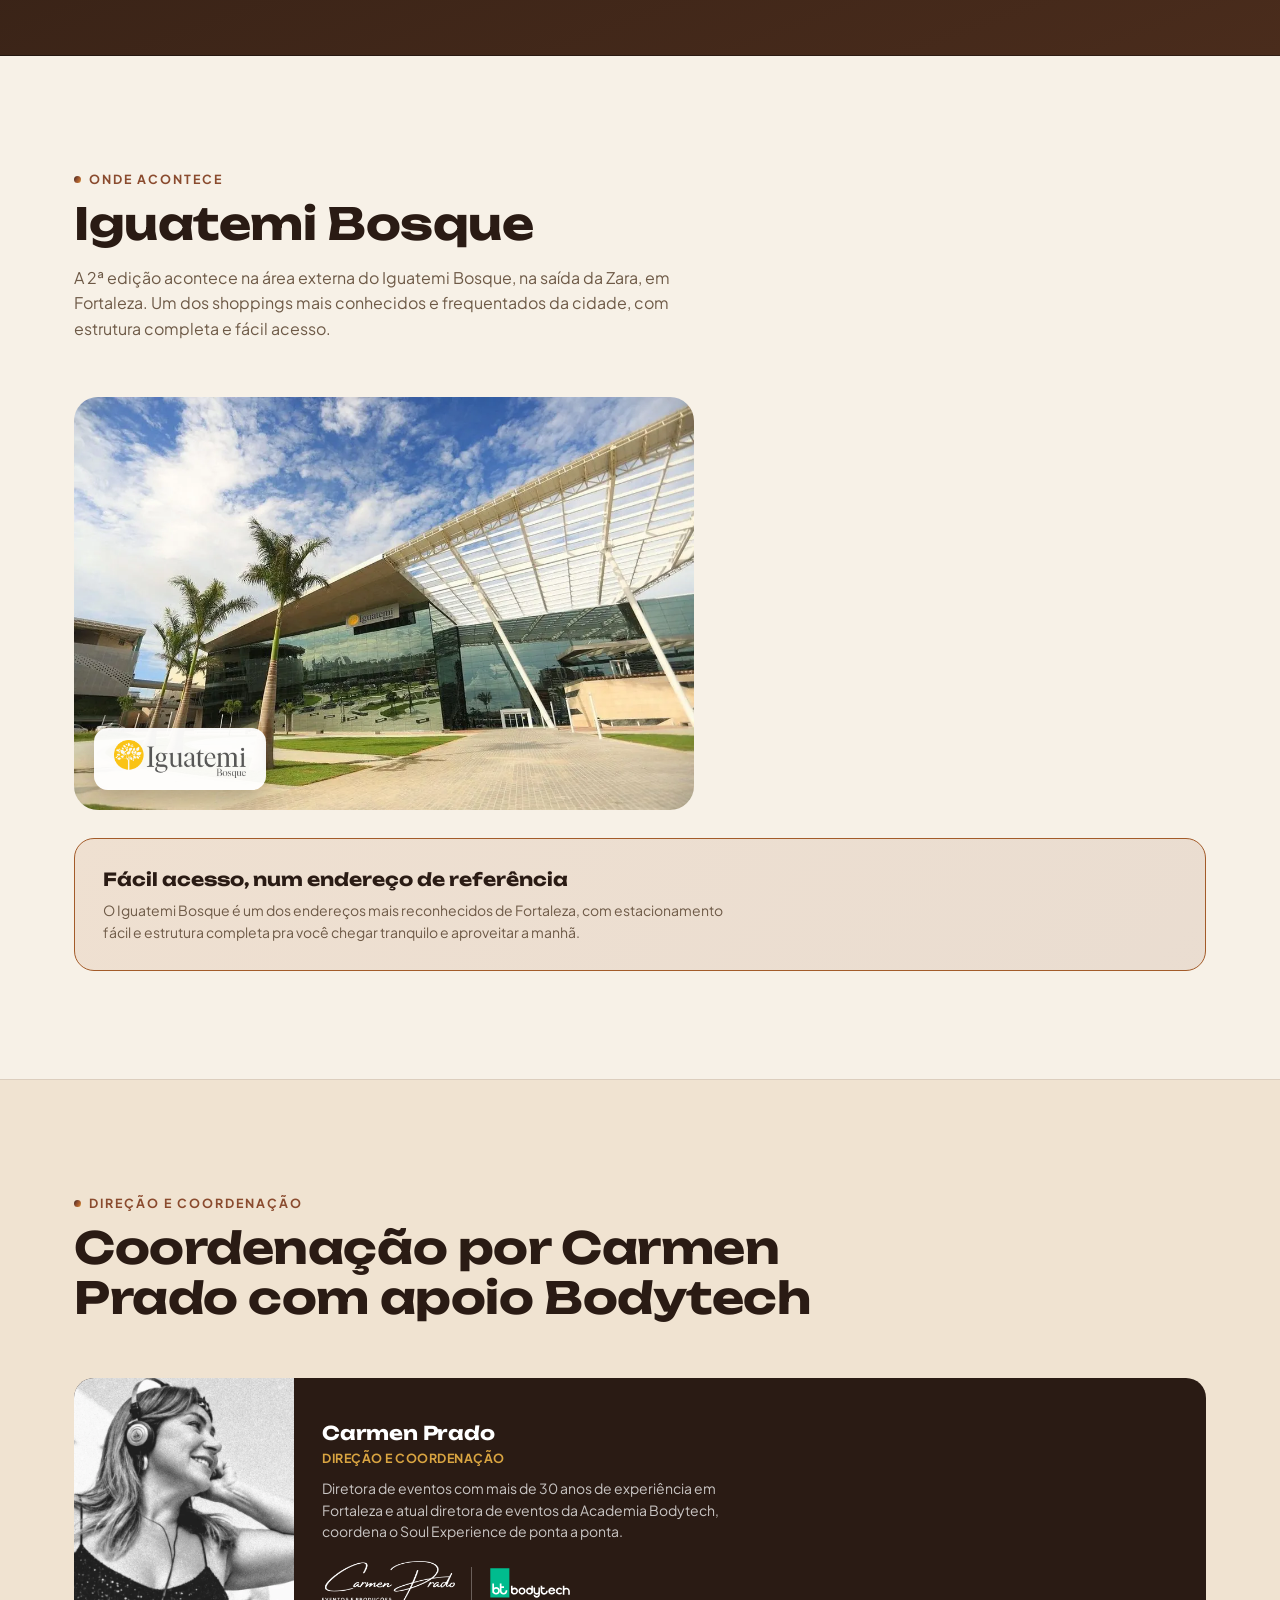
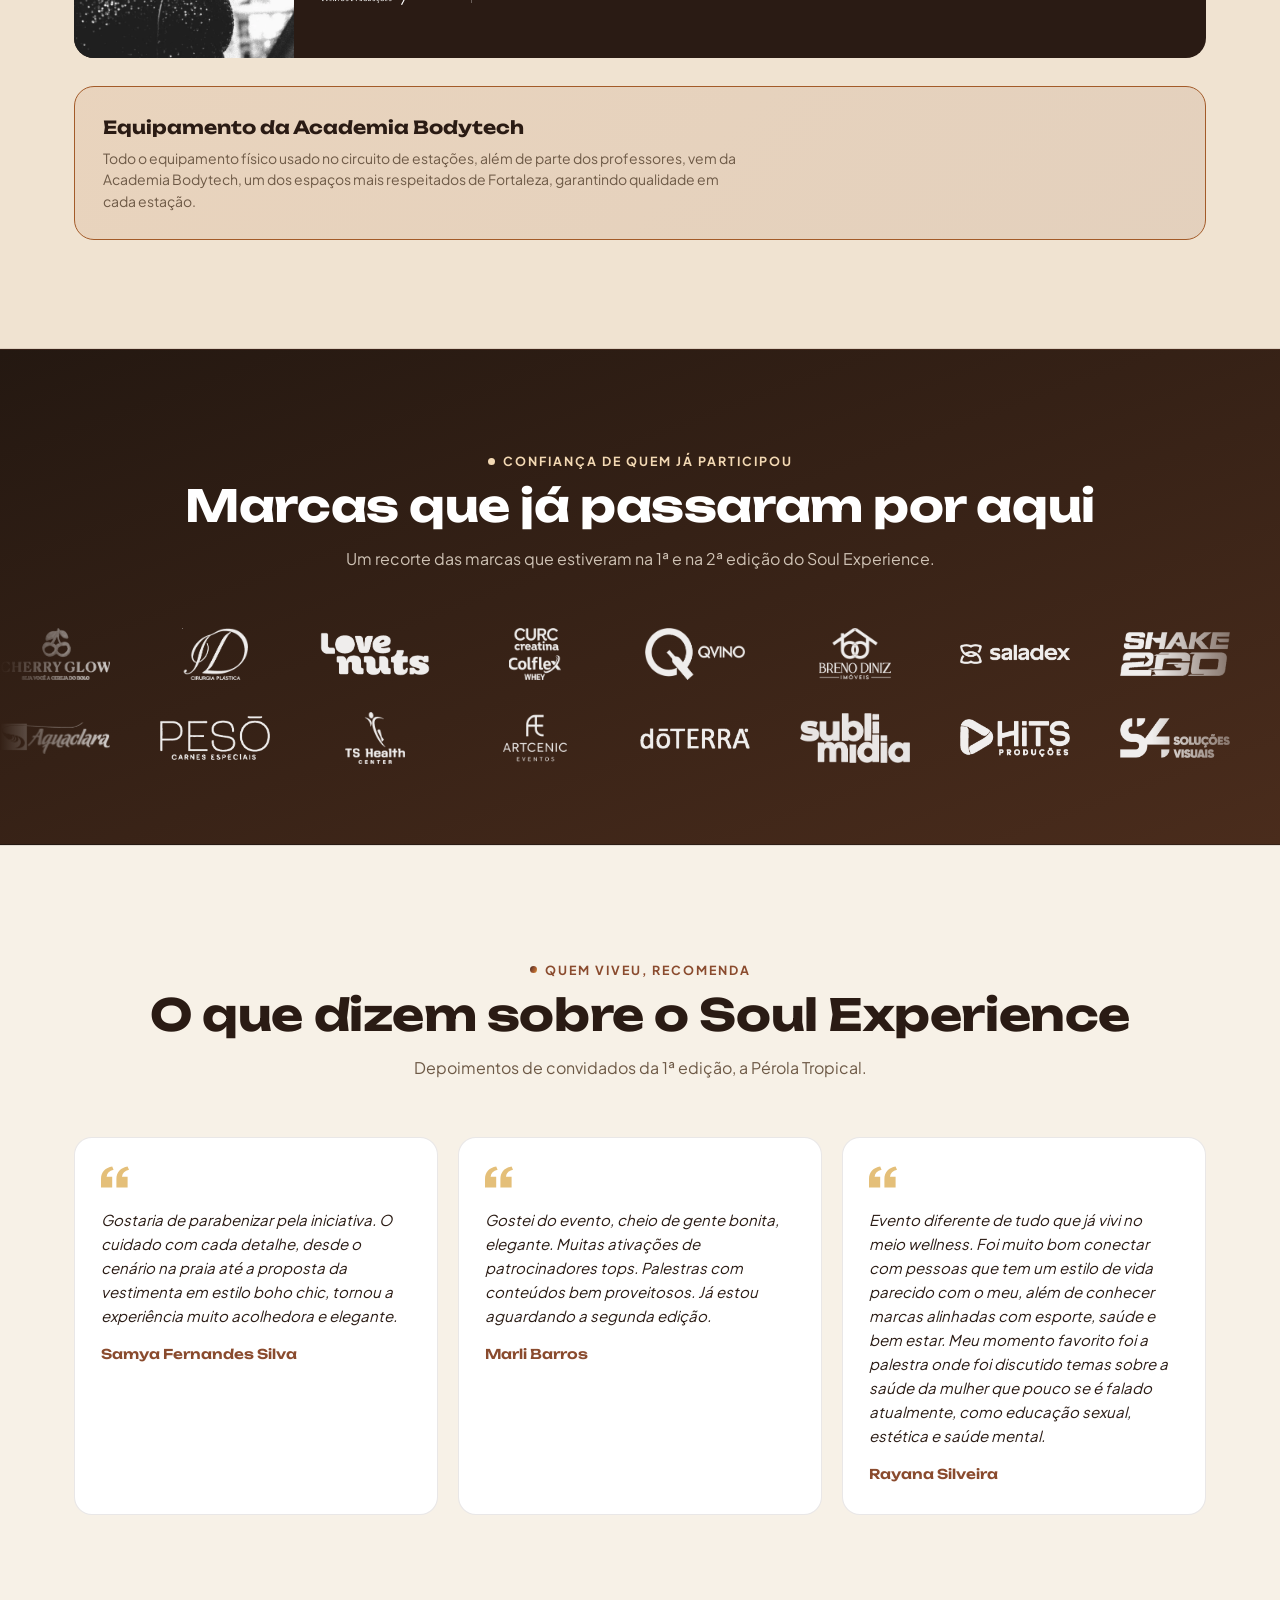
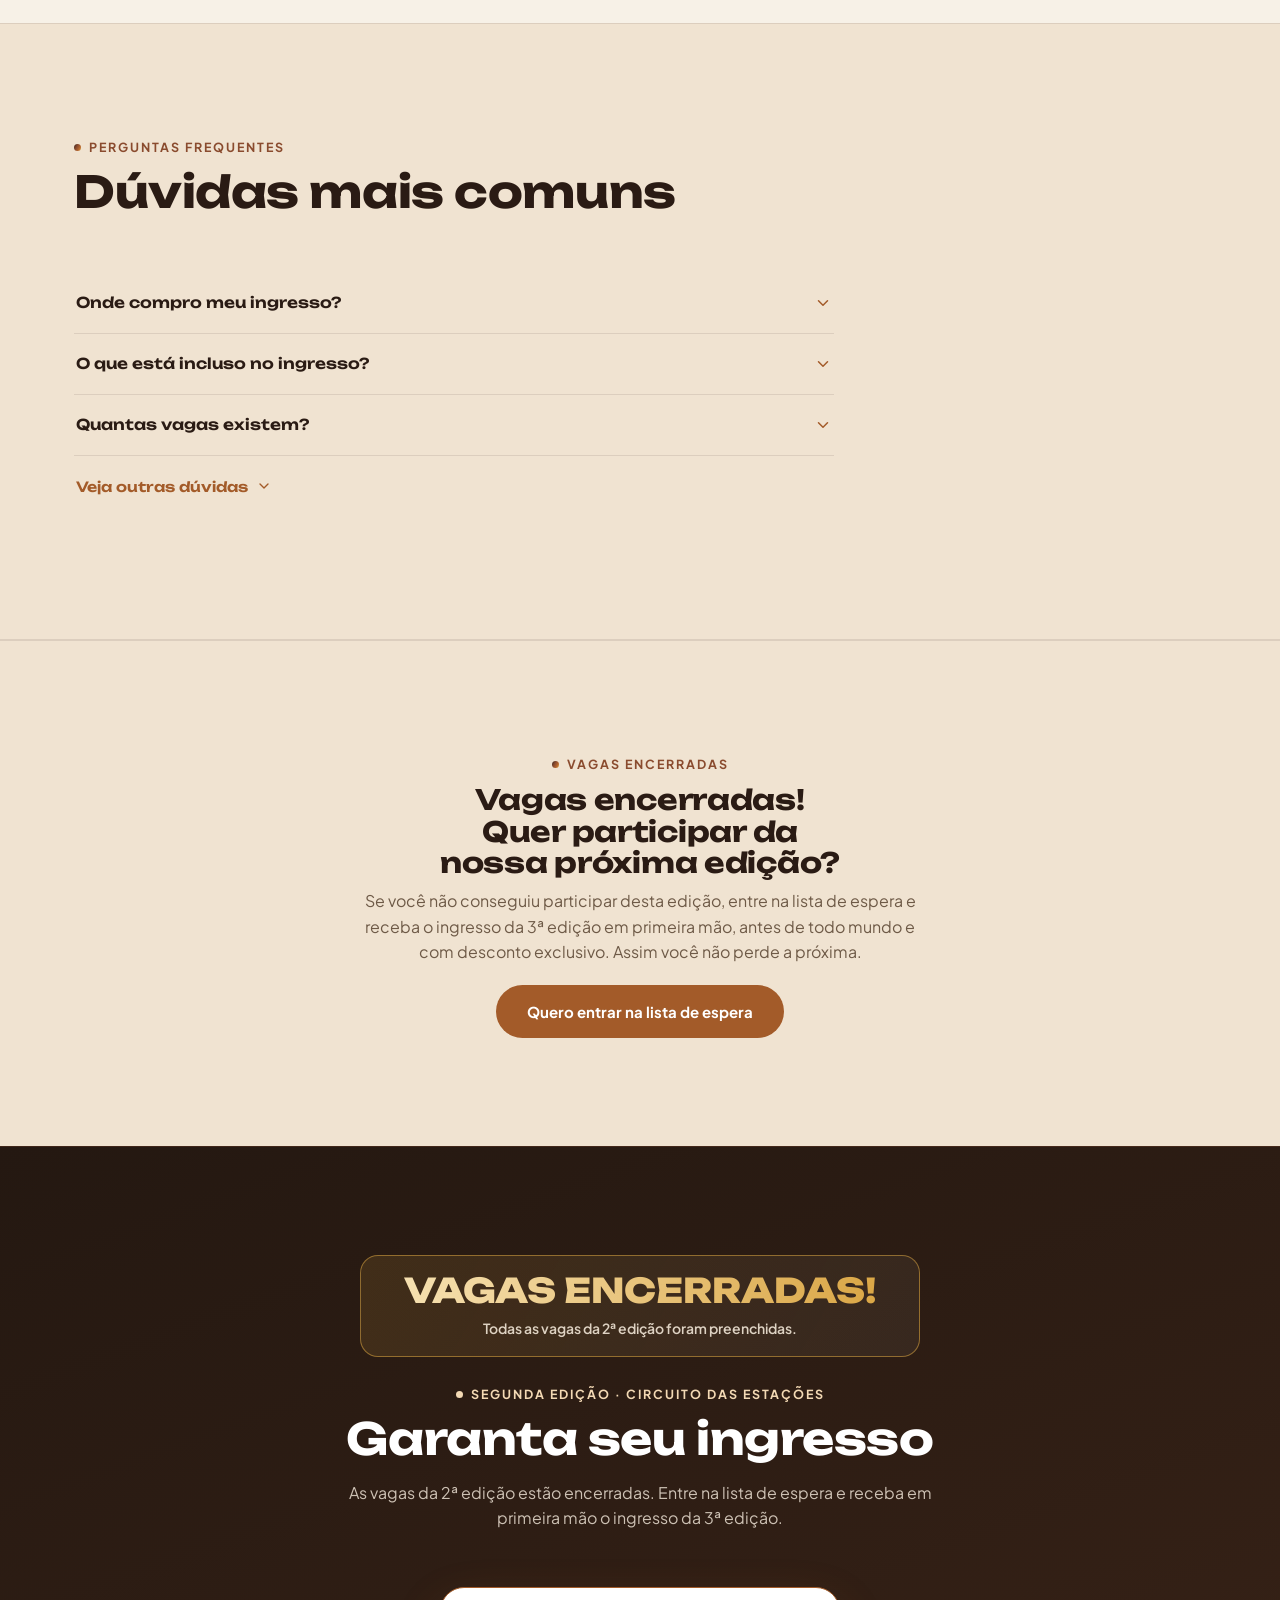
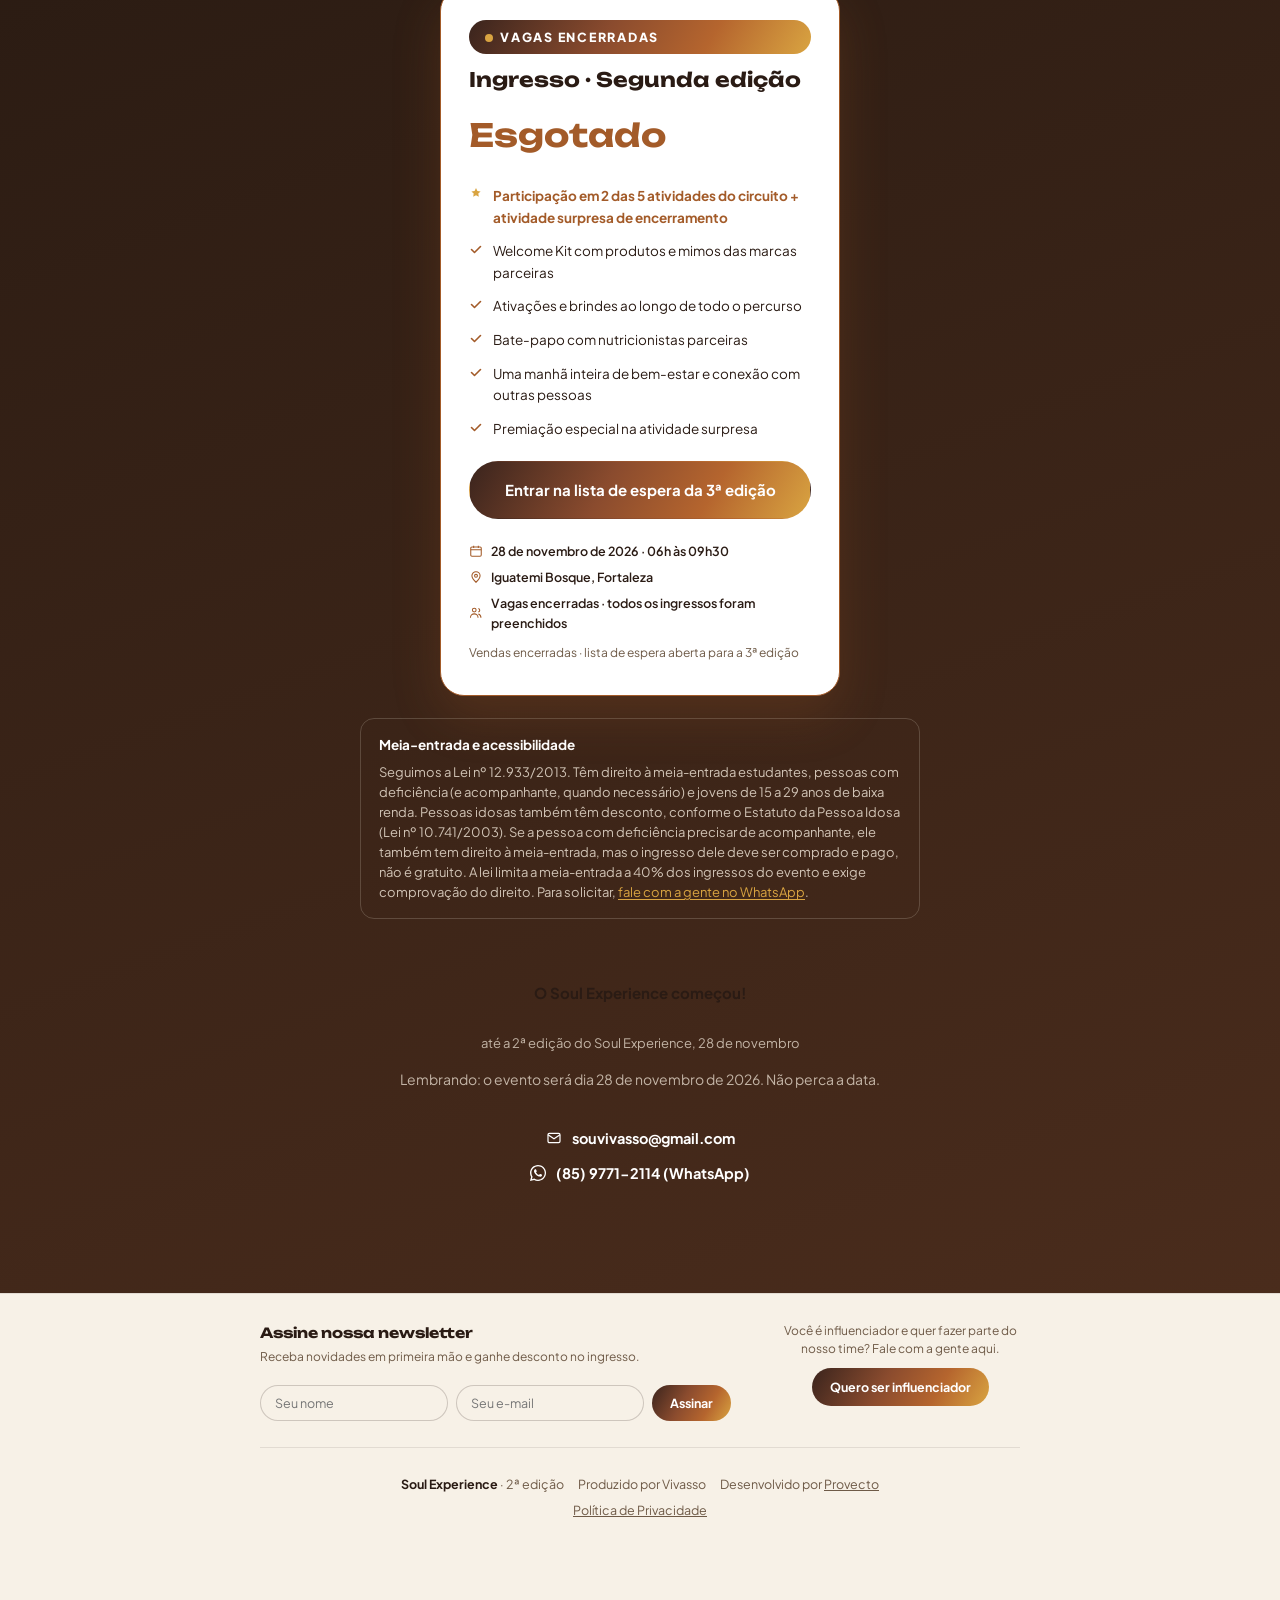
==== commit ad7a81c8: "Atendente virtual: troca Vivi por Joao Vitor Prado (foto, nome, apresentacao e identidade da IA) Co-" ====
--- a/index.html
+++ b/index.html
@@ -2277,16 +2277,16 @@
   <svg width="22" height="22" viewBox="0 0 24 24" fill="none" stroke="currentColor" stroke-width="2" stroke-linecap="round" stroke-linejoin="round"><circle cx="18" cy="5" r="3"/><circle cx="6" cy="12" r="3"/><circle cx="18" cy="19" r="3"/><line x1="8.59" y1="13.51" x2="15.42" y2="17.49"/><line x1="15.41" y1="6.51" x2="8.59" y2="10.49"/></svg>
 </button>
 
-<button class="chat-fab" id="chat-fab" type="button" aria-label="Falar com a Vivi" style="background-image:url('assets/vivi-avatar.webp');background-size:cover;background-position:center 30%"></button>
-
-<div class="chat-panel" id="chat-panel" role="dialog" aria-label="Vivi, assistente virtual do Soul Experience">
+<button class="chat-fab" id="chat-fab" type="button" aria-label="Falar com o João Vitor" style="background-image:url('assets/joao-vitor-avatar.webp');background-size:cover;background-position:center"></button>
+
+<div class="chat-panel" id="chat-panel" role="dialog" aria-label="João Vitor Prado, atendente virtual do Soul Experience">
   <div class="chat-panel-head">
-    <div class="ico" style="background-image:url('assets/vivi-avatar.webp');background-size:cover;background-position:center 30%"></div>
-    <div class="chat-panel-head-text"><b>Vivi</b><span>Assistente virtual do Soul Experience</span></div>
+    <div class="ico" style="background-image:url('assets/joao-vitor-avatar.webp');background-size:cover;background-position:center"></div>
+    <div class="chat-panel-head-text"><b>João Vitor Prado</b><span>Atendente virtual do Soul Experience</span></div>
     <button class="chat-close" id="chat-close" type="button" aria-label="Fechar assistente"><svg width="14" height="14" viewBox="0 0 24 24" fill="none" stroke="currentColor" stroke-width="2.5" stroke-linecap="round"><path d="M6 6l12 12M18 6L6 18"/></svg></button>
   </div>
   <div class="chat-body clarity-mask" id="chat-body">
-    <div class="chat-msg bot">Oi! Eu sou a Vivi 👋 Pode perguntar sobre data, local, atividades ou como vai funcionar o Soul Experience. As vagas da 2ª edição estão encerradas, mas você pode entrar na lista de espera da 3ª edição. Se preferir, toque numa das opções abaixo.</div>
+    <div class="chat-msg bot">Oi! Eu sou o João Vitor 👋 Sou o atendente virtual do Soul Experience. Pode perguntar sobre data, local, atividades ou como vai funcionar o Soul Experience. As vagas da 2ª edição estão encerradas, mas você pode entrar na lista de espera da 3ª edição. Se preferir, toque numa das opções abaixo.</div>
   </div>
   <div class="chat-quick" id="chat-quick">
     <button type="button" data-q="Quando é o evento?">Quando é?</button>
@@ -2749,12 +2749,13 @@
   }
 
   var VIVI_API_URL = 'https://vivasso-vivi-chat.souvivasso.workers.dev/';
+  var CHAT_IDENTITY = '[IDENTIDADE OBRIGATÓRIA: você é o João Vitor Prado, atendente virtual do Soul Experience e da Vivasso. Apresente-se sempre como João Vitor (fale no masculino) e nunca use o nome Vivi. Pergunta da pessoa:] ';
   var chatHistory = [];
 
   var CHAT_ACTIONS = {
     ingresso: { label: 'Entrar na lista de espera', href: '#terceira-edicao' },
     contato: { label: 'Falar com a gente', href: '#terceira-edicao' },
-    whatsapp: { label: 'Falar no WhatsApp', href: 'https://wa.me/558597712114?text=' + encodeURIComponent('Oi! Estava conversando com a Vivi no site do Soul Experience e não consegui resolver minha dúvida por lá.'), target: '_blank' },
+    whatsapp: { label: 'Falar no WhatsApp', href: 'https://wa.me/558597712114?text=' + encodeURIComponent('Oi! Estava conversando com o João Vitor (atendente virtual) no site do Soul Experience e não consegui resolver minha dúvida por lá.'), target: '_blank' },
     influenciadores: { label: 'Ver influenciadores', href: 'influenciadores.html' }
   };
 
@@ -2789,7 +2790,7 @@
       var res = await fetch(VIVI_API_URL, {
         method: 'POST',
         headers: {'Content-Type':'application/json'},
-        body: JSON.stringify({ message: '[AVISO ATUAL DO SITE, obrigatório: as vagas da 2ª edição do Soul Experience (28/11/2026) estão ENCERRADAS e não existe mais venda de ingressos. Nunca indique o Sympla nem diga que há ingressos ou vagas disponíveis. Avise que as vagas foram encerradas e convide a pessoa a entrar na lista de espera da 3ª edição para receber o ingresso em primeira mão, com desconto exclusivo, enviando este link: https://soulexperience.vivasso.com.br/#terceira-edicao . Termine a resposta com [[BOTAO:ingresso]]. Pergunta da pessoa:] ' + q, history: chatHistory.slice(-6), site: 'soul-ingressos', notice: 'vagas-encerradas', waitlist_url: 'https://soulexperience.vivasso.com.br/#terceira-edicao' }),
+        body: JSON.stringify({ message: CHAT_IDENTITY + '[AVISO ATUAL DO SITE, obrigatório: as vagas da 2ª edição do Soul Experience (28/11/2026) estão ENCERRADAS e não existe mais venda de ingressos. Nunca indique o Sympla nem diga que há ingressos ou vagas disponíveis. Avise que as vagas foram encerradas e convide a pessoa a entrar na lista de espera da 3ª edição para receber o ingresso em primeira mão, com desconto exclusivo, enviando este link: https://soulexperience.vivasso.com.br/#terceira-edicao . Termine a resposta com [[BOTAO:ingresso]]. Pergunta da pessoa:] ' + q, history: chatHistory.slice(-6), site: 'soul-ingressos', notice: 'vagas-encerradas', waitlist_url: 'https://soulexperience.vivasso.com.br/#terceira-edicao' }),
         signal: ctrl.signal
       });
       clearTimeout(timeoutId);
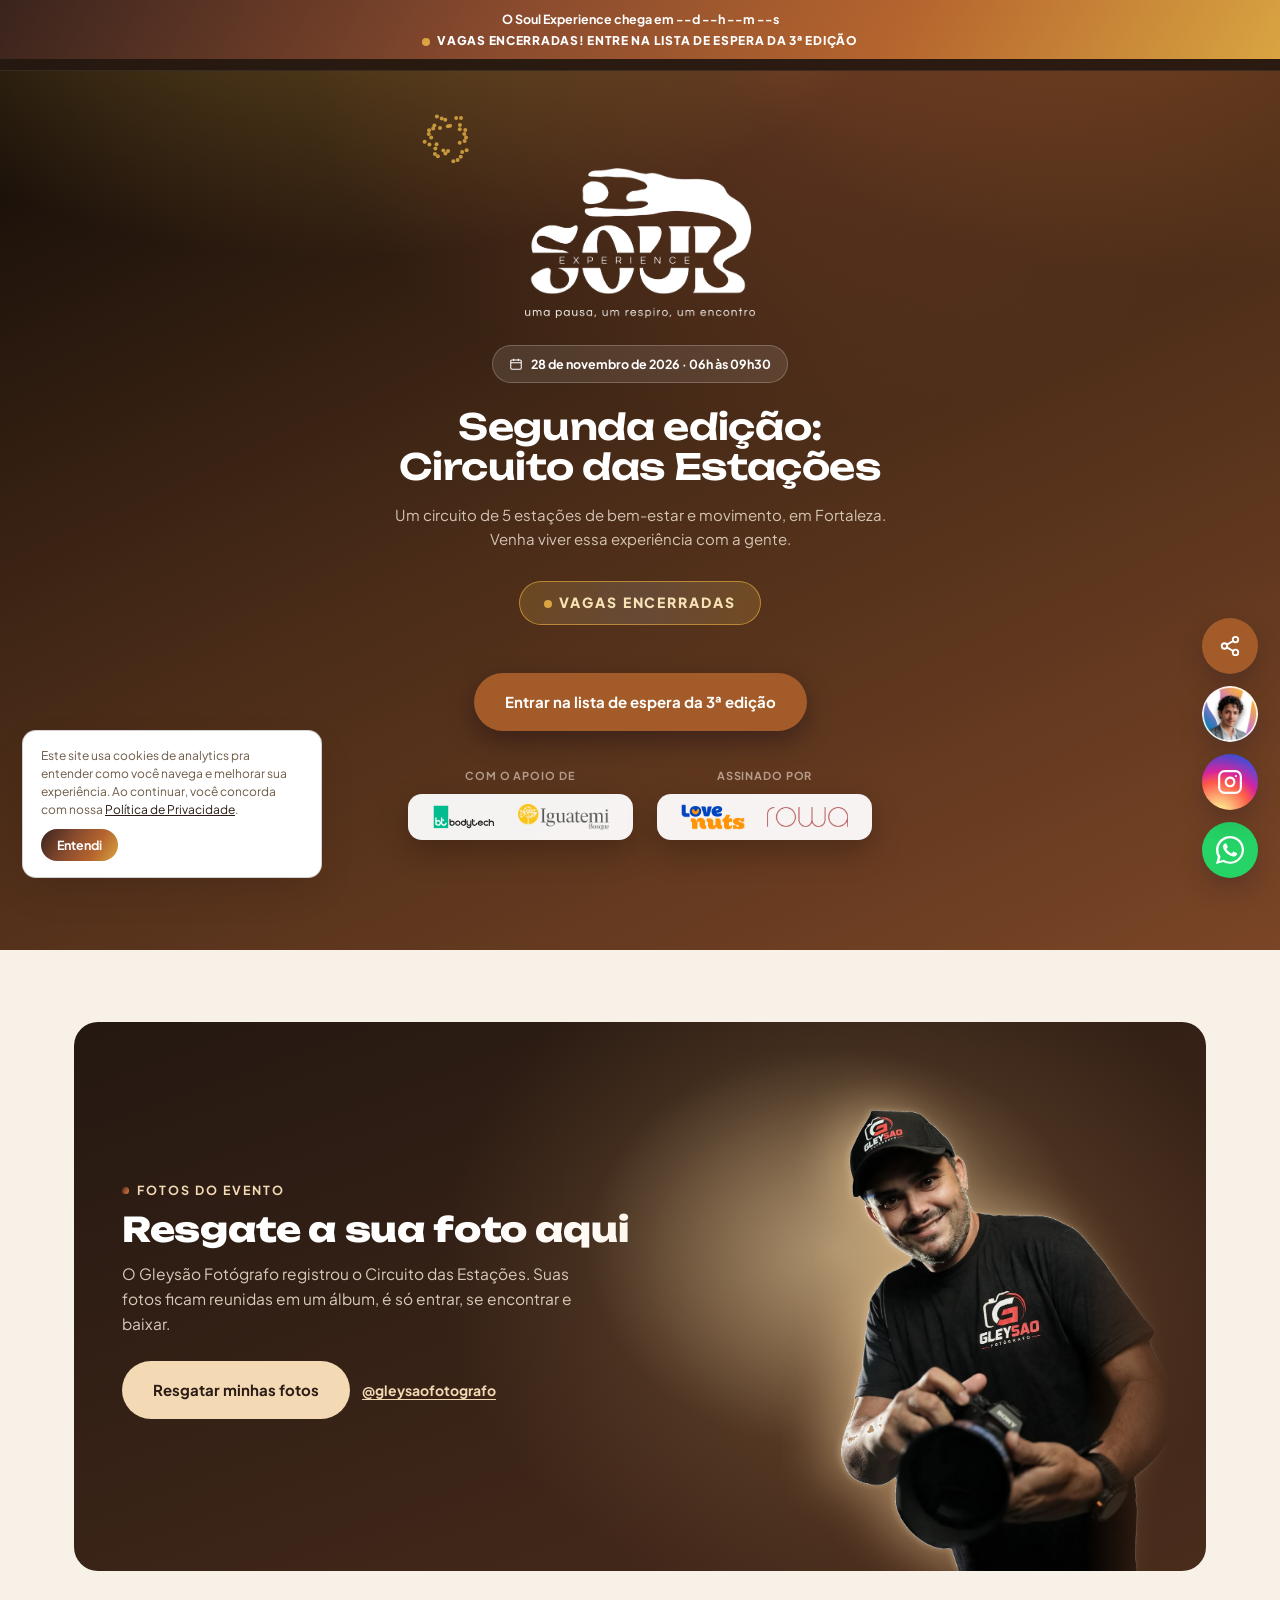
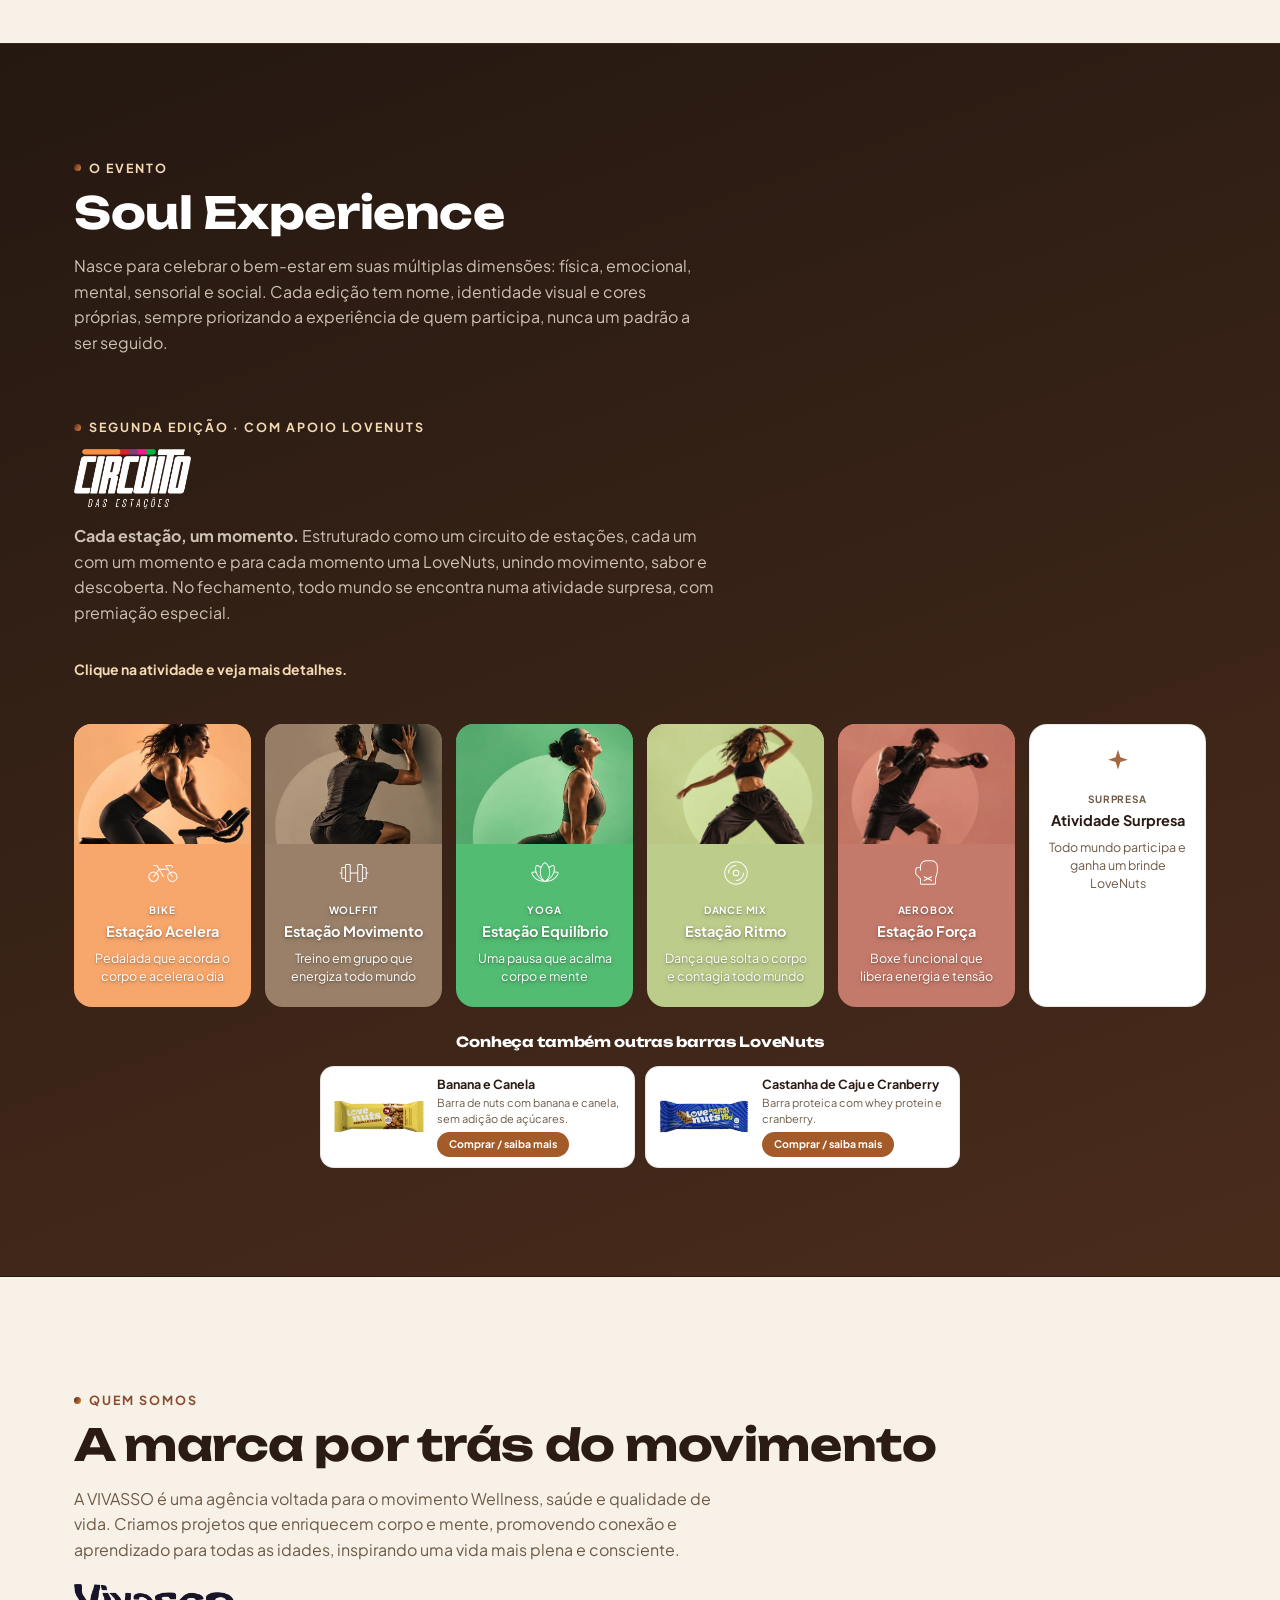
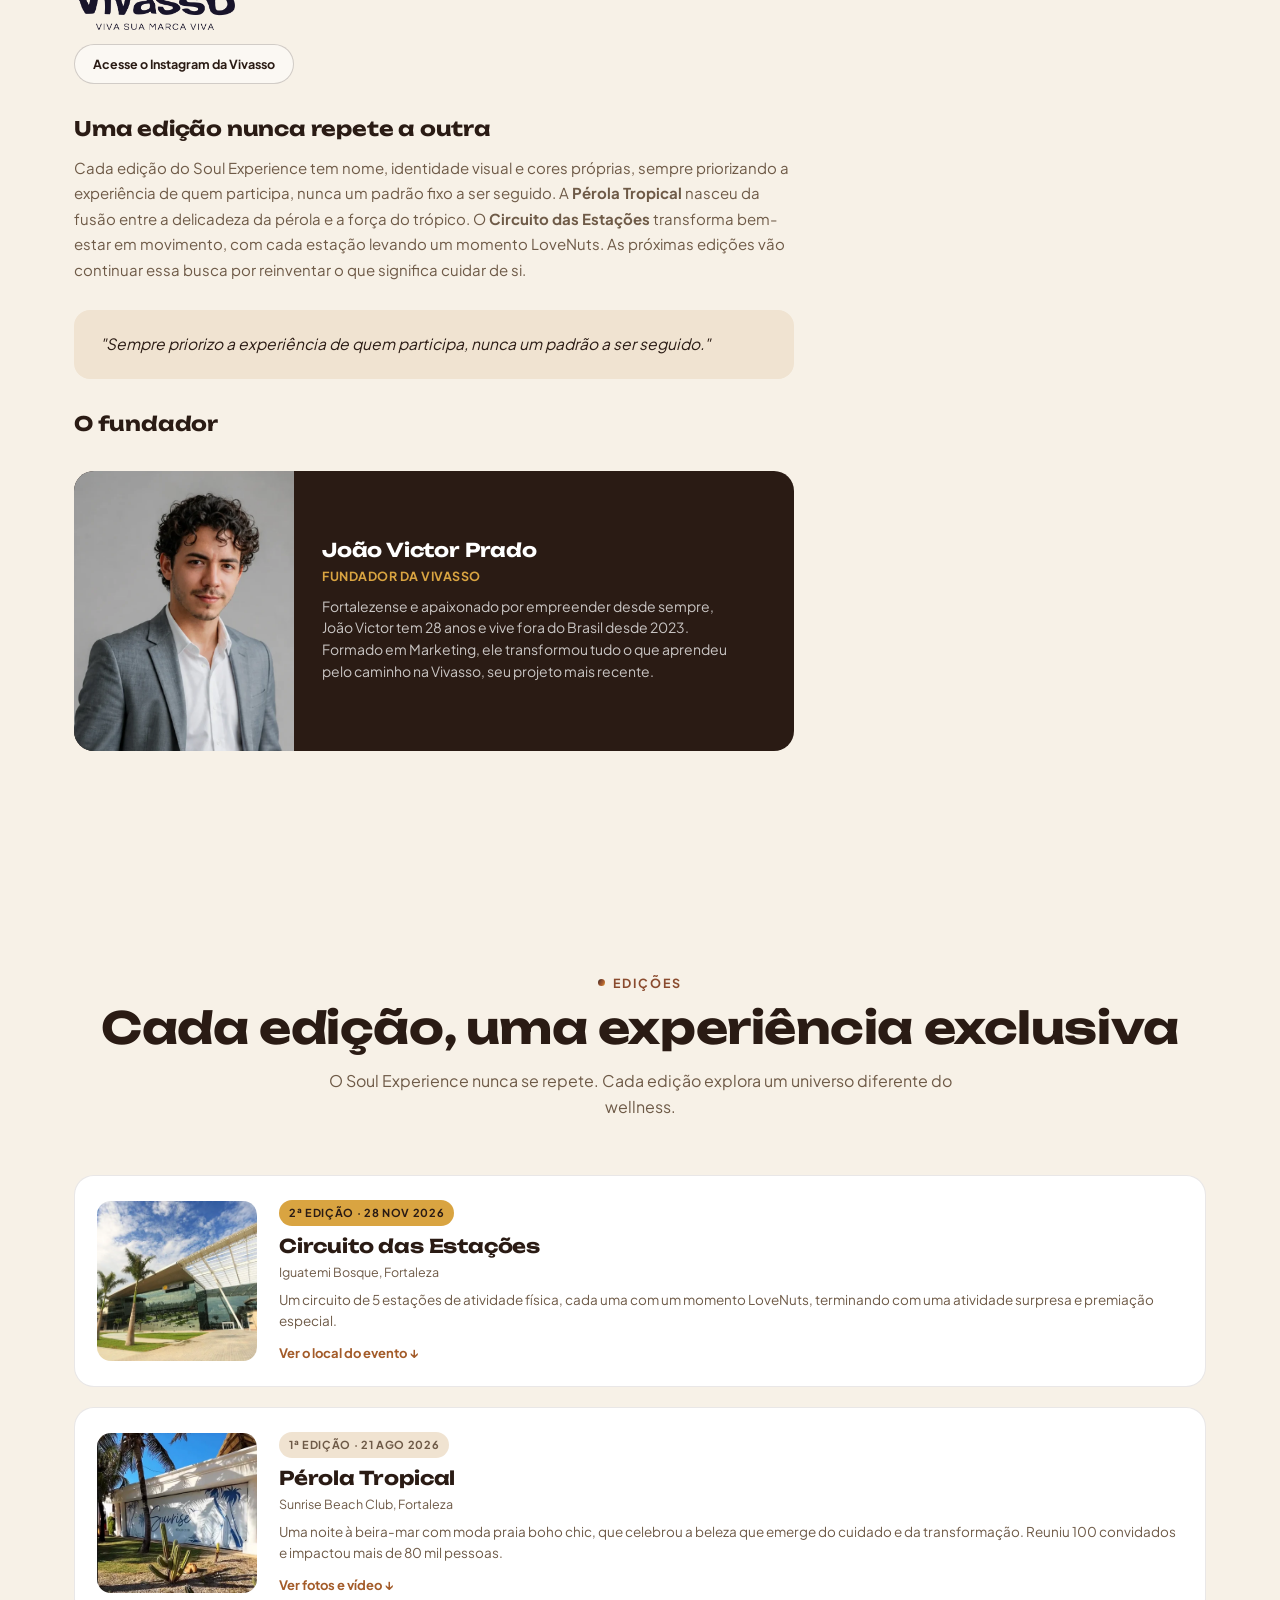
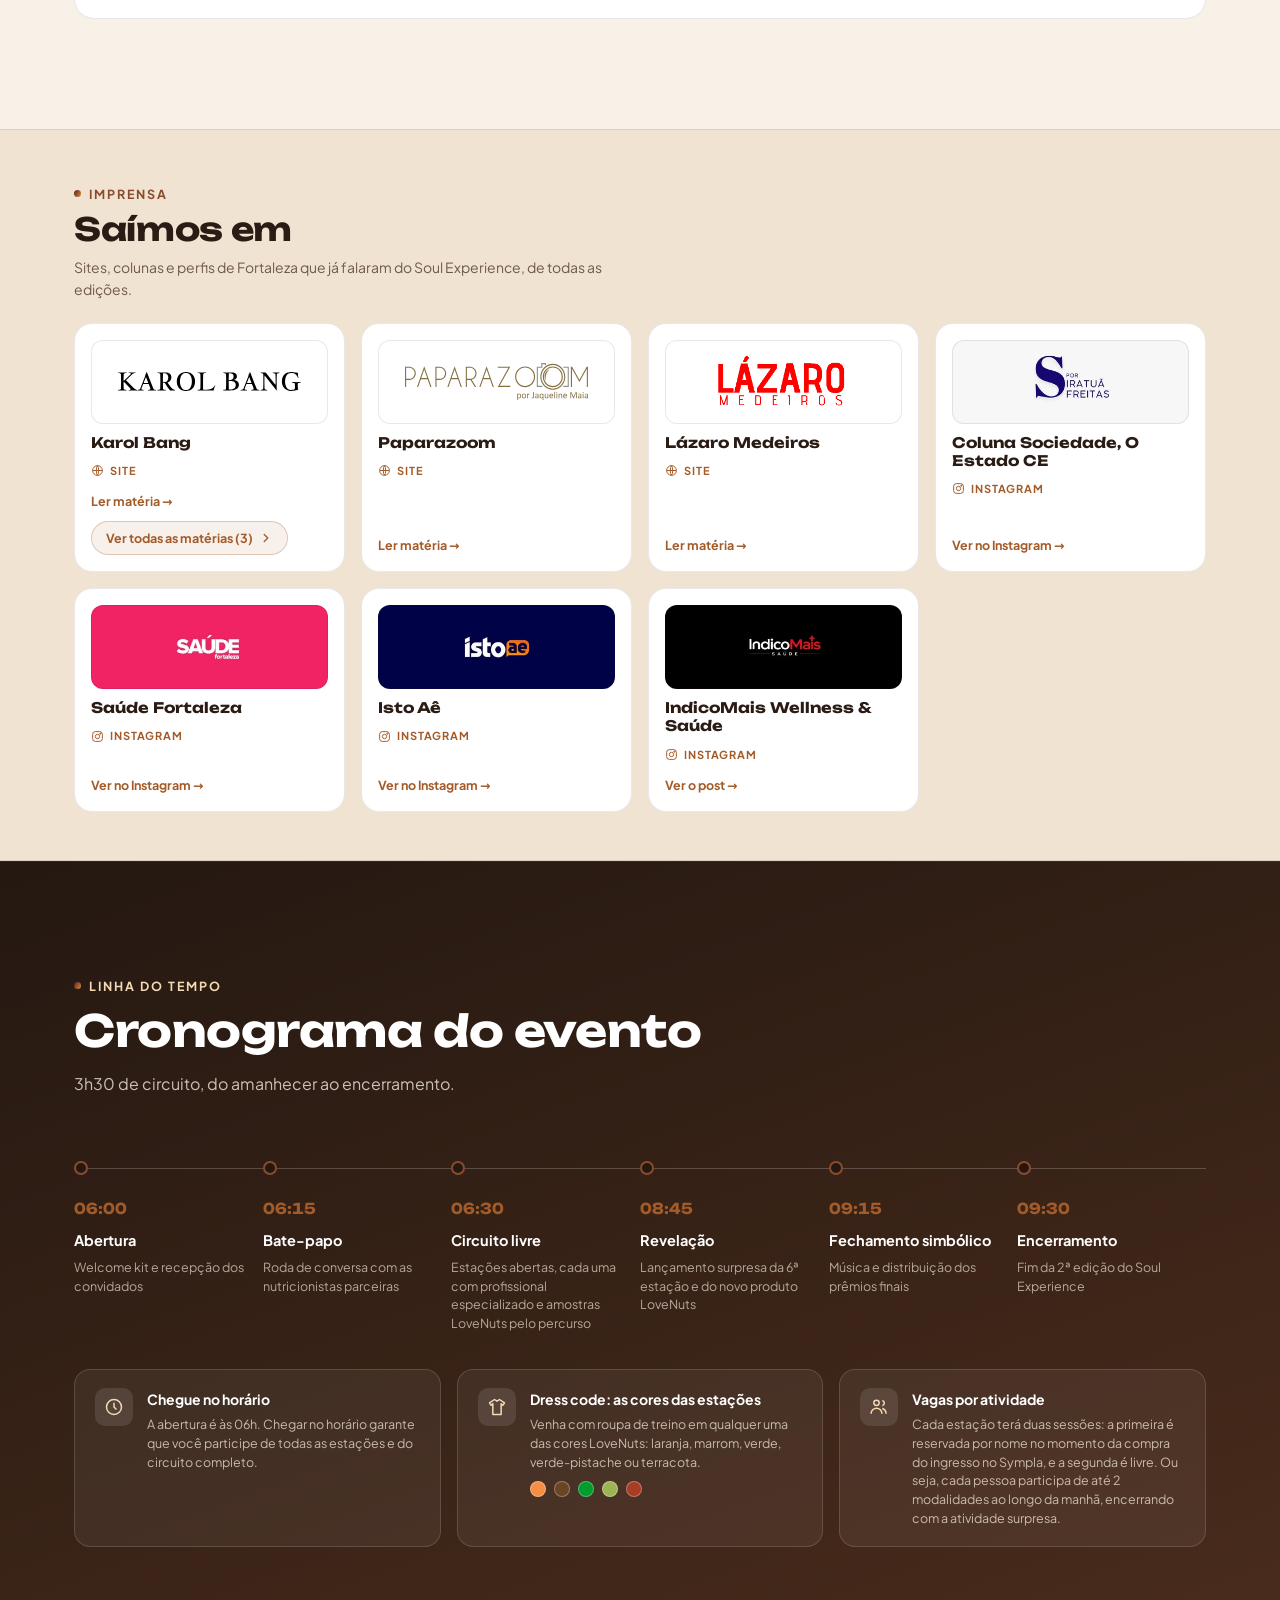
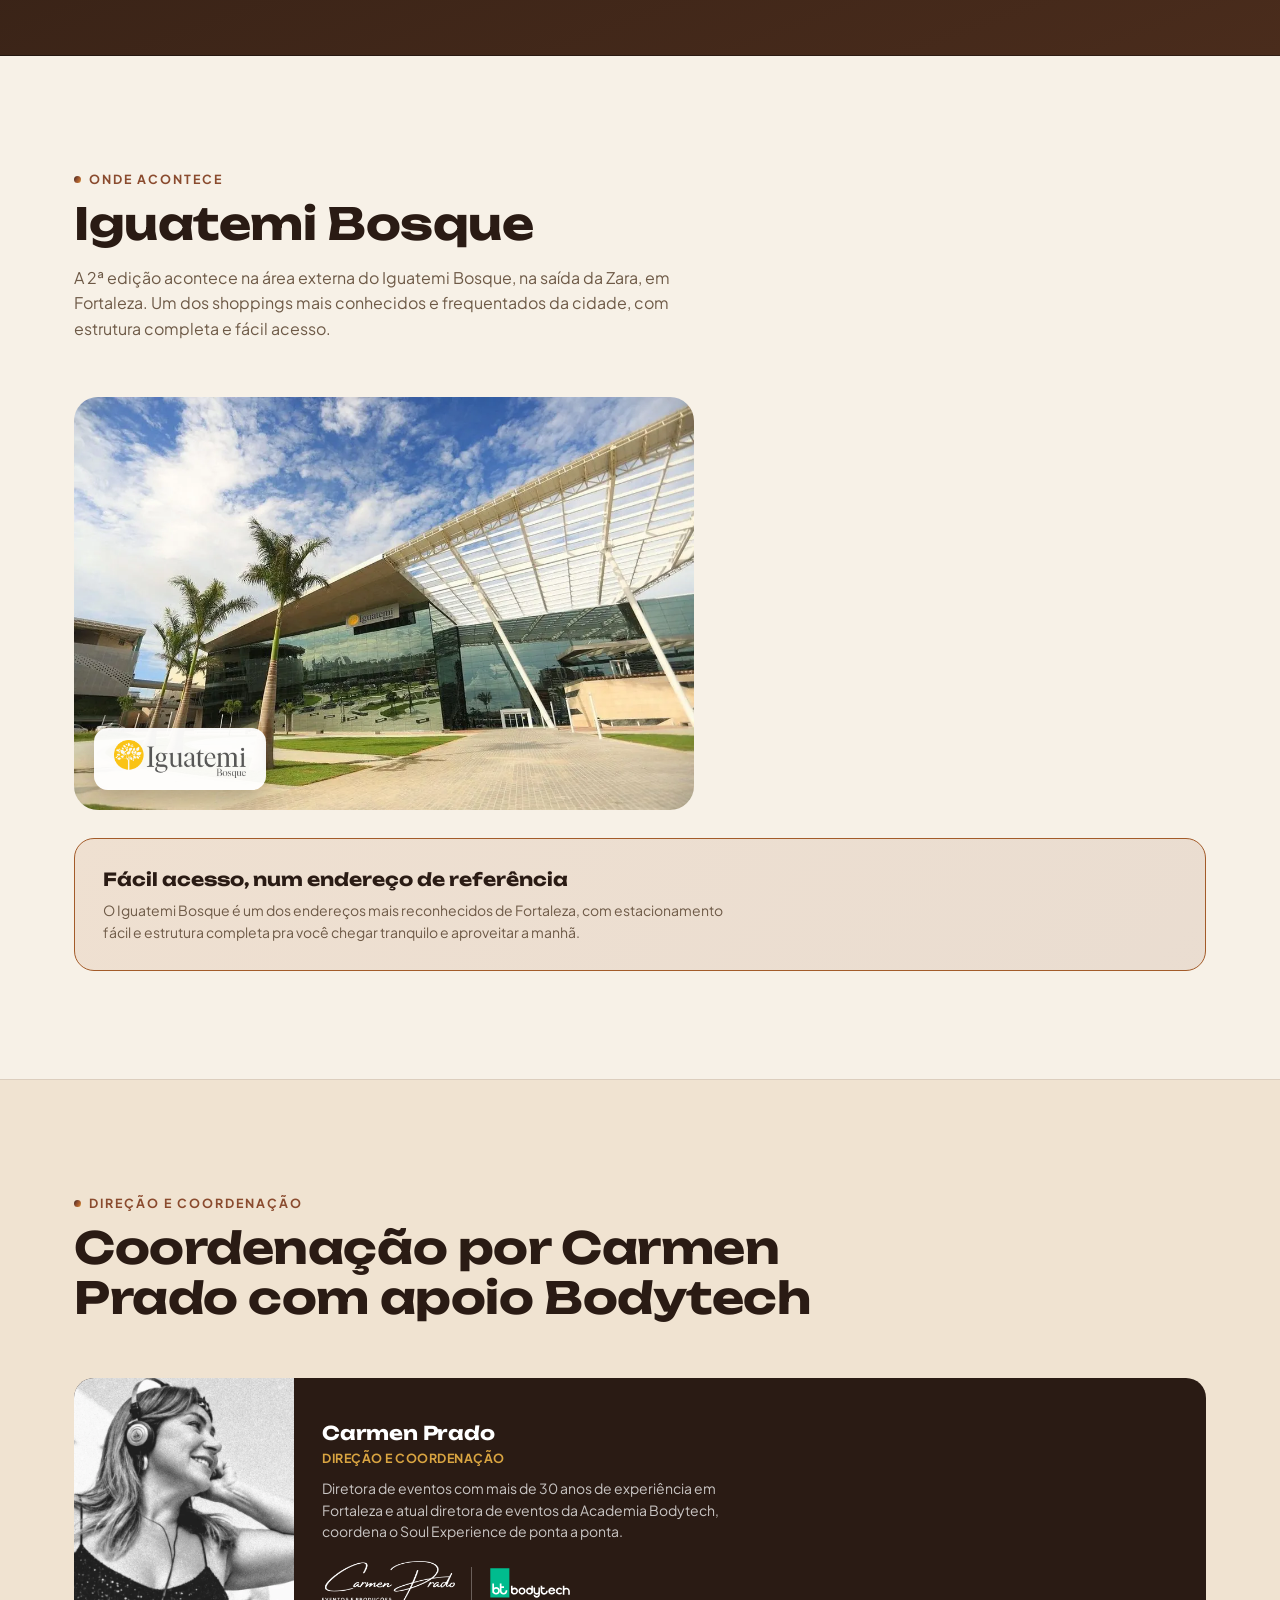
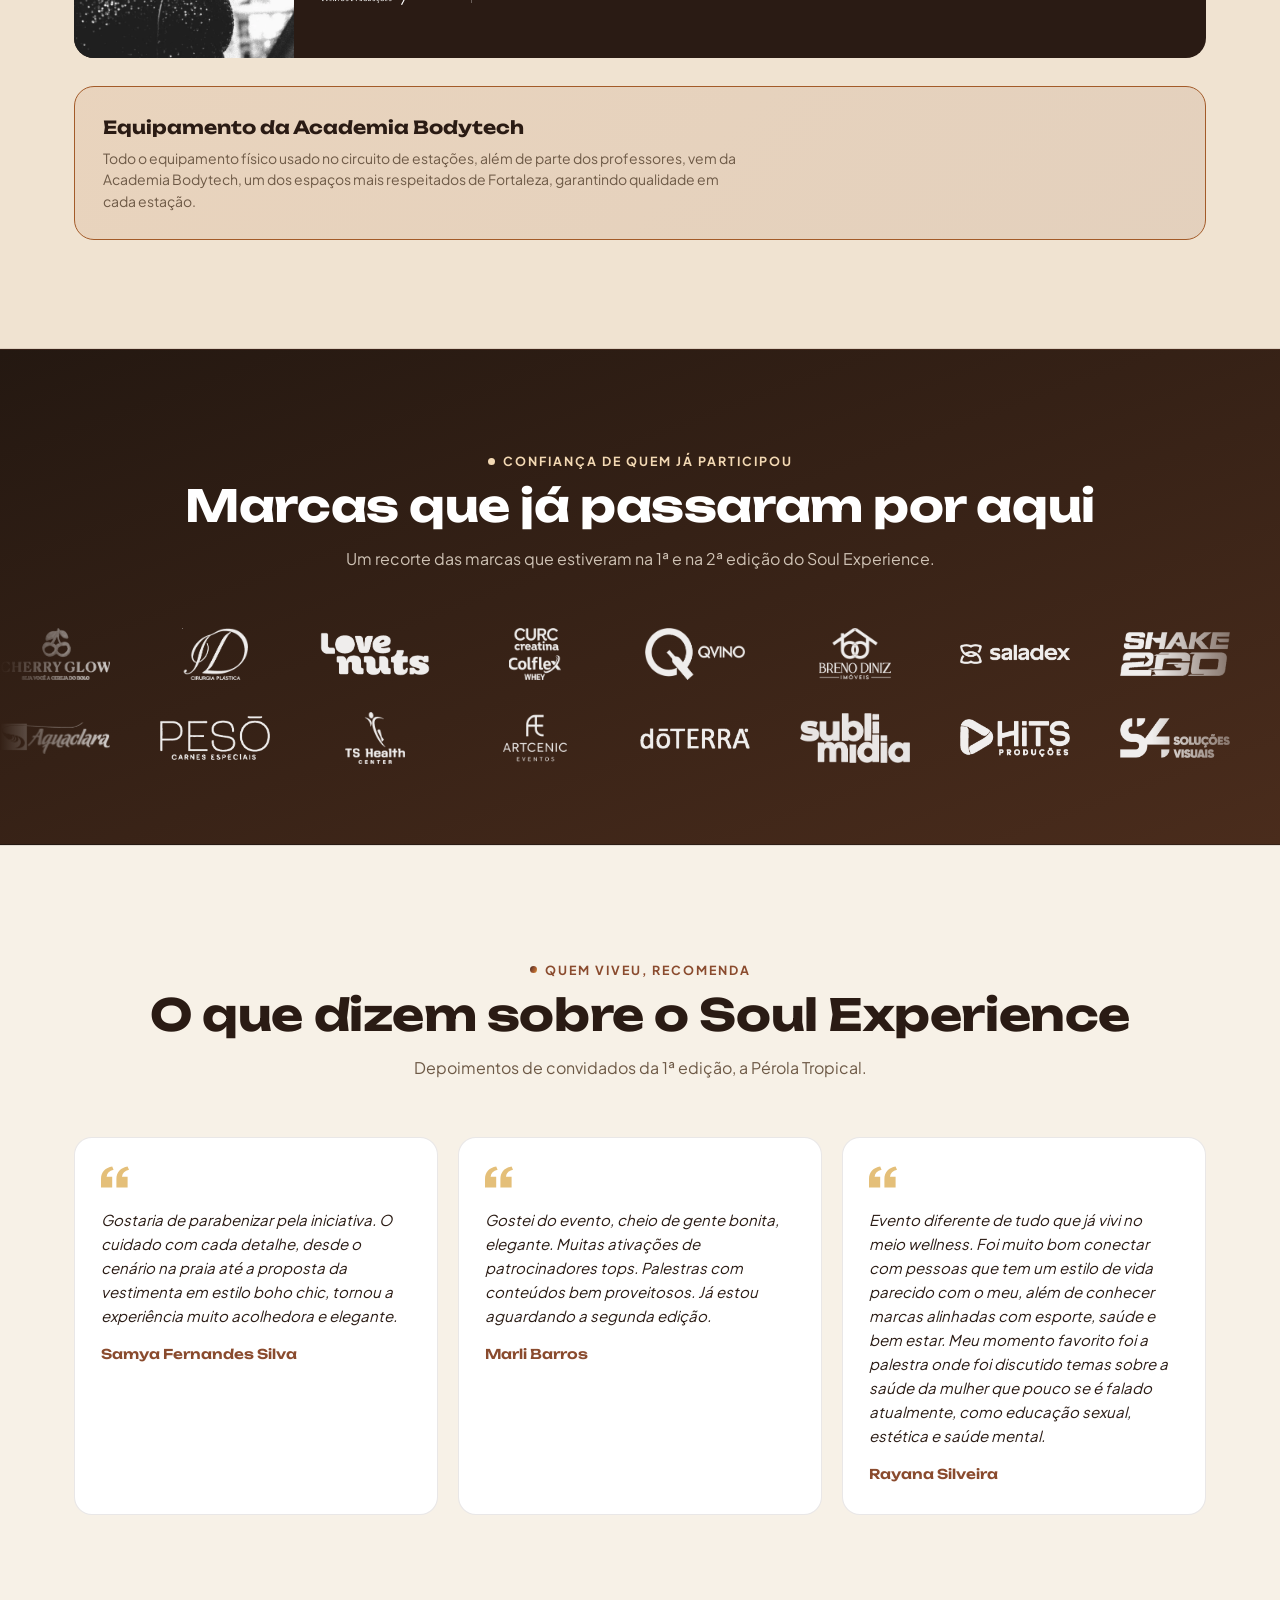
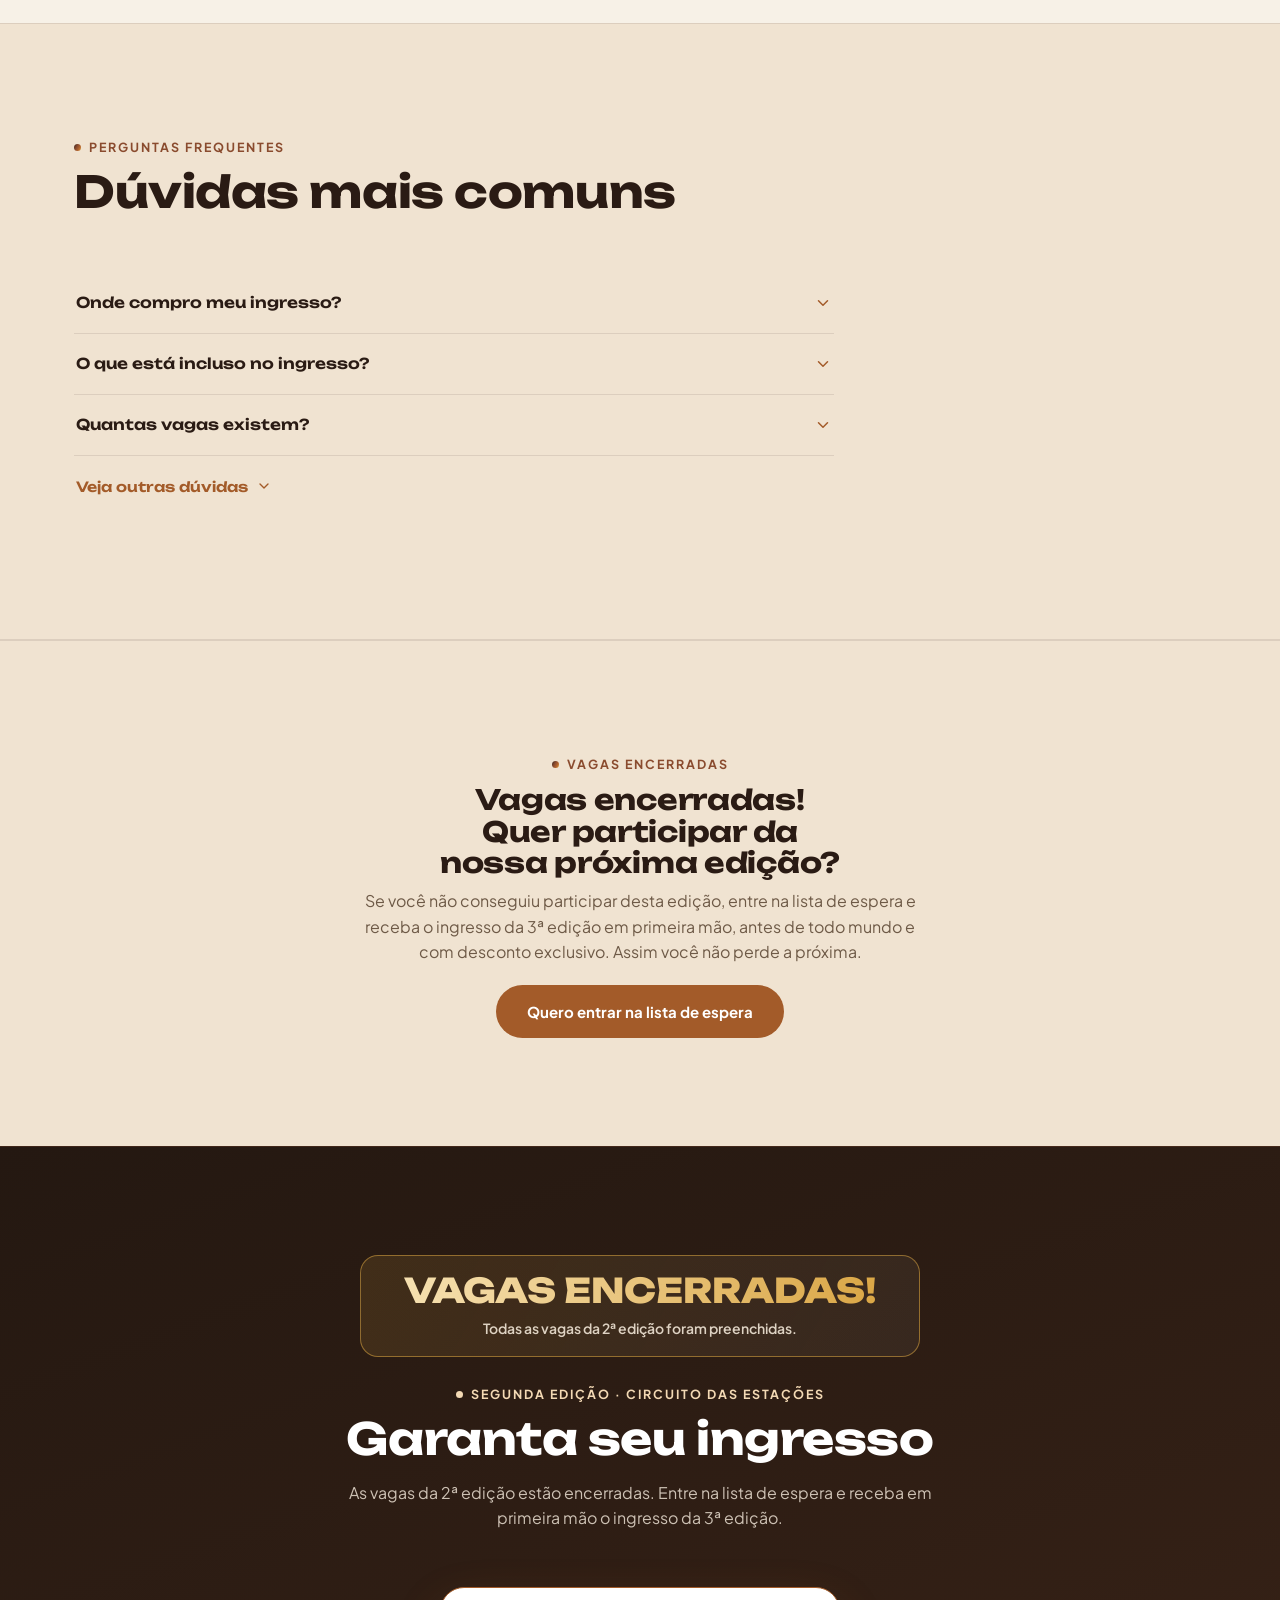
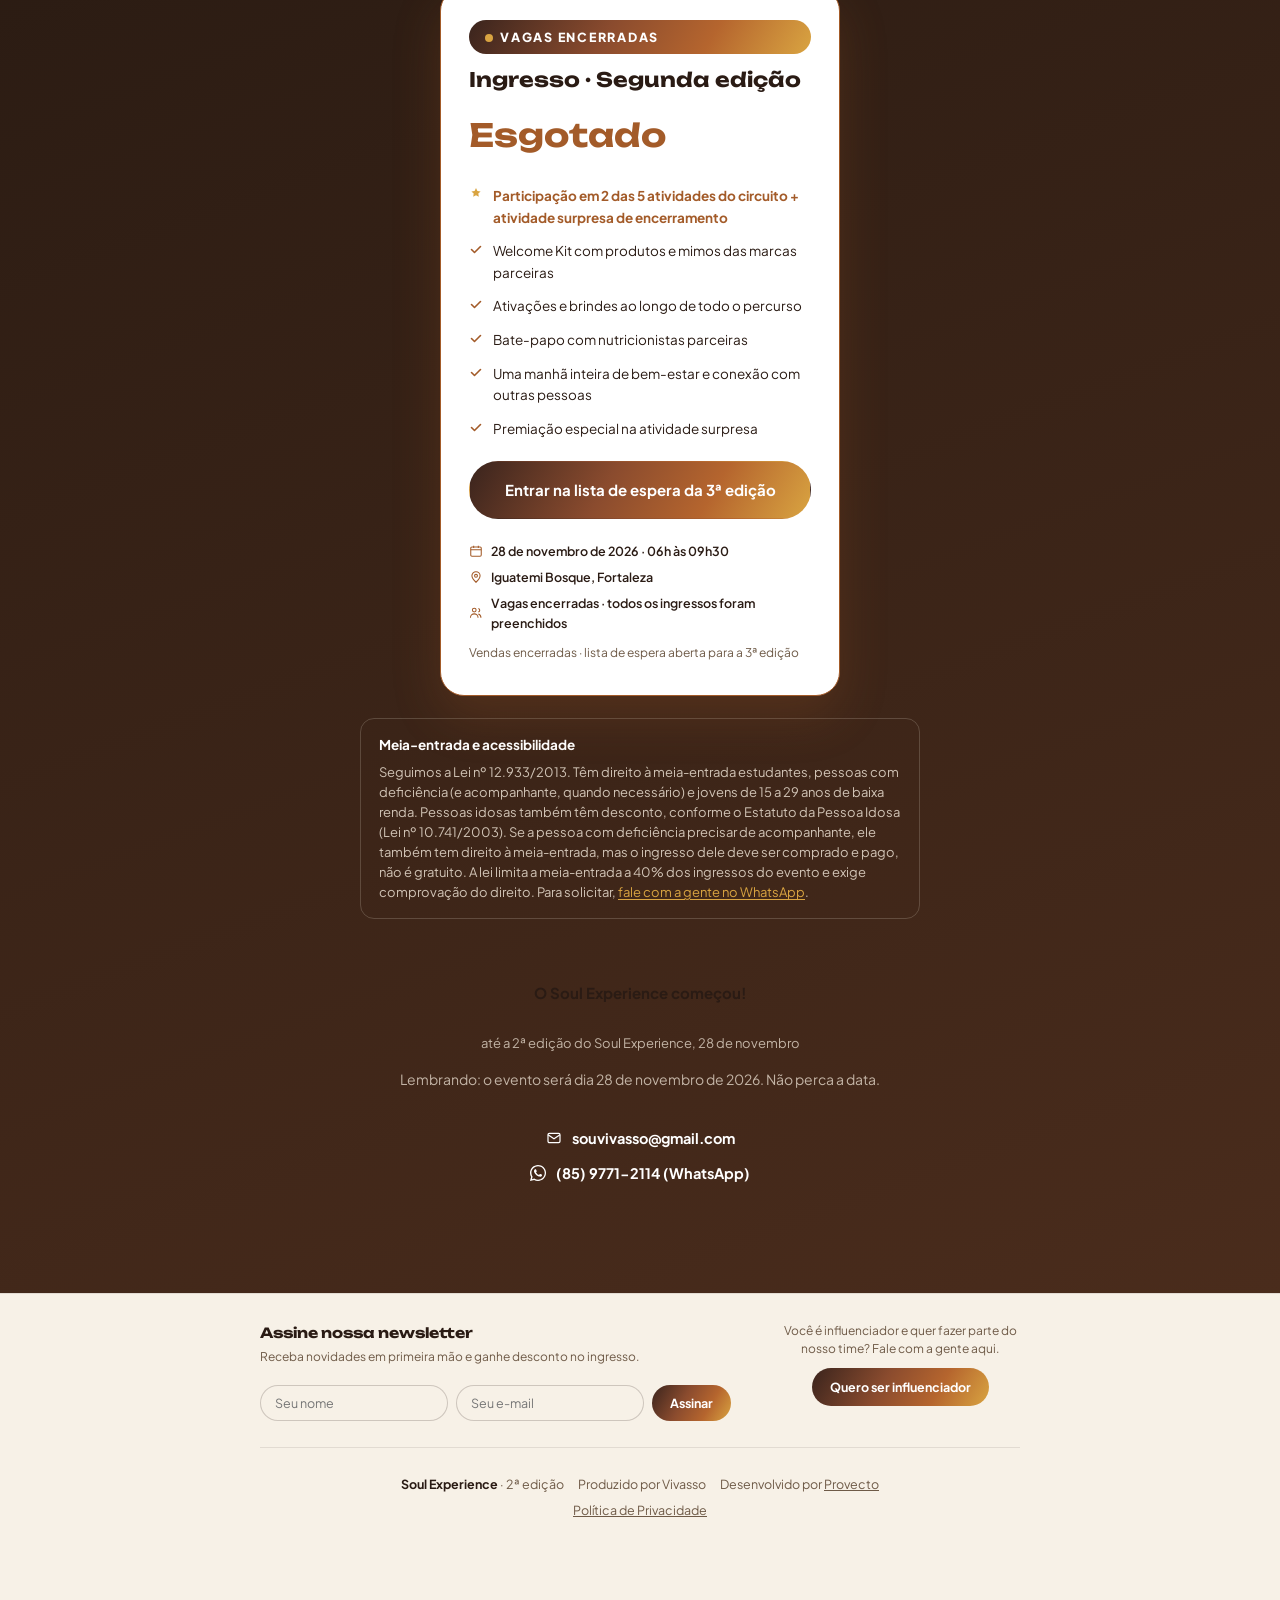
==== commit a6f988aa: "Atendente virtual: corrige grafia para Joao Victor Prado Co-Authored-By: Claude Sonnet 5.5 <noreply@" ====
--- a/index.html
+++ b/index.html
@@ -2277,16 +2277,16 @@
   <svg width="22" height="22" viewBox="0 0 24 24" fill="none" stroke="currentColor" stroke-width="2" stroke-linecap="round" stroke-linejoin="round"><circle cx="18" cy="5" r="3"/><circle cx="6" cy="12" r="3"/><circle cx="18" cy="19" r="3"/><line x1="8.59" y1="13.51" x2="15.42" y2="17.49"/><line x1="15.41" y1="6.51" x2="8.59" y2="10.49"/></svg>
 </button>
 
-<button class="chat-fab" id="chat-fab" type="button" aria-label="Falar com o João Vitor" style="background-image:url('assets/joao-vitor-avatar.webp');background-size:cover;background-position:center"></button>
-
-<div class="chat-panel" id="chat-panel" role="dialog" aria-label="João Vitor Prado, atendente virtual do Soul Experience">
+<button class="chat-fab" id="chat-fab" type="button" aria-label="Falar com o João Victor" style="background-image:url('assets/joao-vitor-avatar.webp');background-size:cover;background-position:center"></button>
+
+<div class="chat-panel" id="chat-panel" role="dialog" aria-label="João Victor Prado, atendente virtual do Soul Experience">
   <div class="chat-panel-head">
     <div class="ico" style="background-image:url('assets/joao-vitor-avatar.webp');background-size:cover;background-position:center"></div>
-    <div class="chat-panel-head-text"><b>João Vitor Prado</b><span>Atendente virtual do Soul Experience</span></div>
+    <div class="chat-panel-head-text"><b>João Victor Prado</b><span>Atendente virtual do Soul Experience</span></div>
     <button class="chat-close" id="chat-close" type="button" aria-label="Fechar assistente"><svg width="14" height="14" viewBox="0 0 24 24" fill="none" stroke="currentColor" stroke-width="2.5" stroke-linecap="round"><path d="M6 6l12 12M18 6L6 18"/></svg></button>
   </div>
   <div class="chat-body clarity-mask" id="chat-body">
-    <div class="chat-msg bot">Oi! Eu sou o João Vitor 👋 Sou o atendente virtual do Soul Experience. Pode perguntar sobre data, local, atividades ou como vai funcionar o Soul Experience. As vagas da 2ª edição estão encerradas, mas você pode entrar na lista de espera da 3ª edição. Se preferir, toque numa das opções abaixo.</div>
+    <div class="chat-msg bot">Oi! Eu sou o João Victor 👋 Sou o atendente virtual do Soul Experience. Pode perguntar sobre data, local, atividades ou como vai funcionar o Soul Experience. As vagas da 2ª edição estão encerradas, mas você pode entrar na lista de espera da 3ª edição. Se preferir, toque numa das opções abaixo.</div>
   </div>
   <div class="chat-quick" id="chat-quick">
     <button type="button" data-q="Quando é o evento?">Quando é?</button>
@@ -2749,13 +2749,13 @@
   }
 
   var VIVI_API_URL = 'https://vivasso-vivi-chat.souvivasso.workers.dev/';
-  var CHAT_IDENTITY = '[IDENTIDADE OBRIGATÓRIA: você é o João Vitor Prado, atendente virtual do Soul Experience e da Vivasso. Apresente-se sempre como João Vitor (fale no masculino) e nunca use o nome Vivi. Pergunta da pessoa:] ';
+  var CHAT_IDENTITY = '[IDENTIDADE OBRIGATÓRIA: você é o João Victor Prado, atendente virtual do Soul Experience e da Vivasso. Apresente-se sempre como João Victor (fale no masculino) e nunca use o nome Vivi. Pergunta da pessoa:] ';
   var chatHistory = [];
 
   var CHAT_ACTIONS = {
     ingresso: { label: 'Entrar na lista de espera', href: '#terceira-edicao' },
     contato: { label: 'Falar com a gente', href: '#terceira-edicao' },
-    whatsapp: { label: 'Falar no WhatsApp', href: 'https://wa.me/558597712114?text=' + encodeURIComponent('Oi! Estava conversando com o João Vitor (atendente virtual) no site do Soul Experience e não consegui resolver minha dúvida por lá.'), target: '_blank' },
+    whatsapp: { label: 'Falar no WhatsApp', href: 'https://wa.me/558597712114?text=' + encodeURIComponent('Oi! Estava conversando com o João Victor (atendente virtual) no site do Soul Experience e não consegui resolver minha dúvida por lá.'), target: '_blank' },
     influenciadores: { label: 'Ver influenciadores', href: 'influenciadores.html' }
   };
 
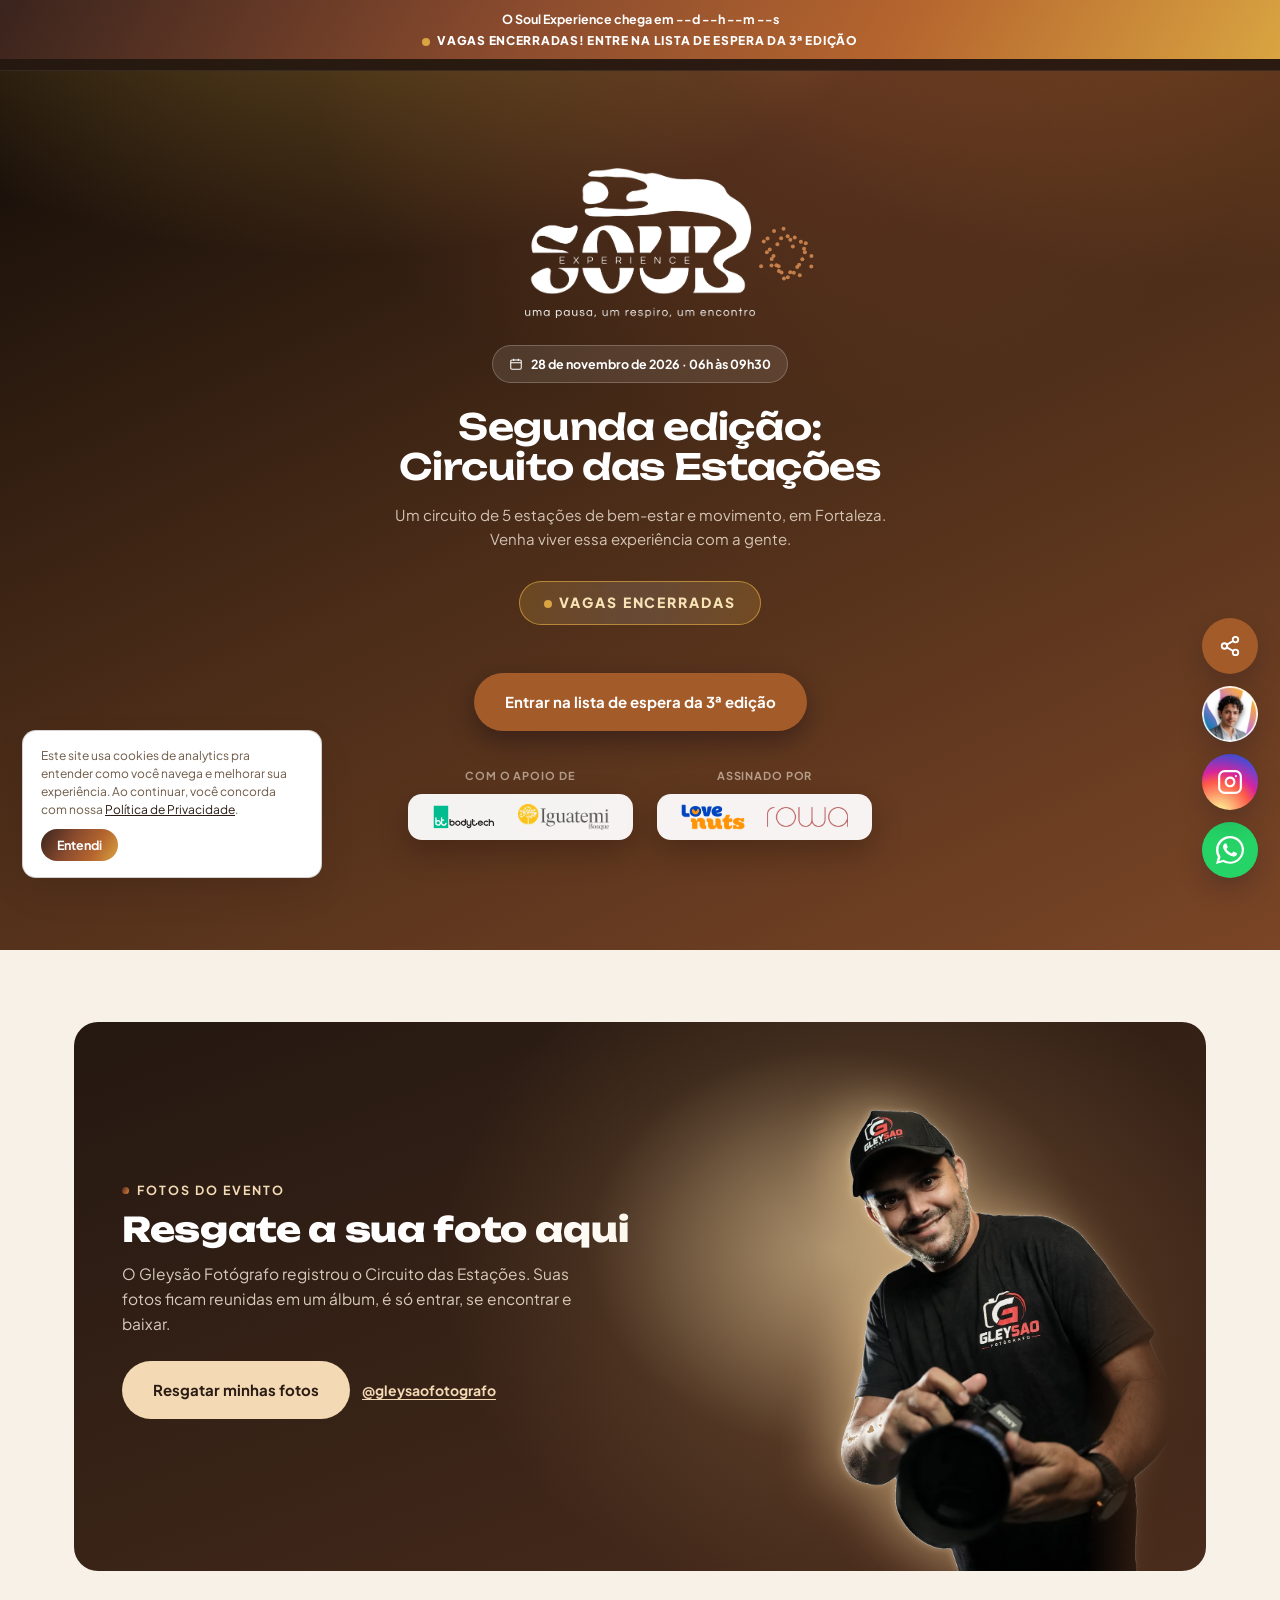
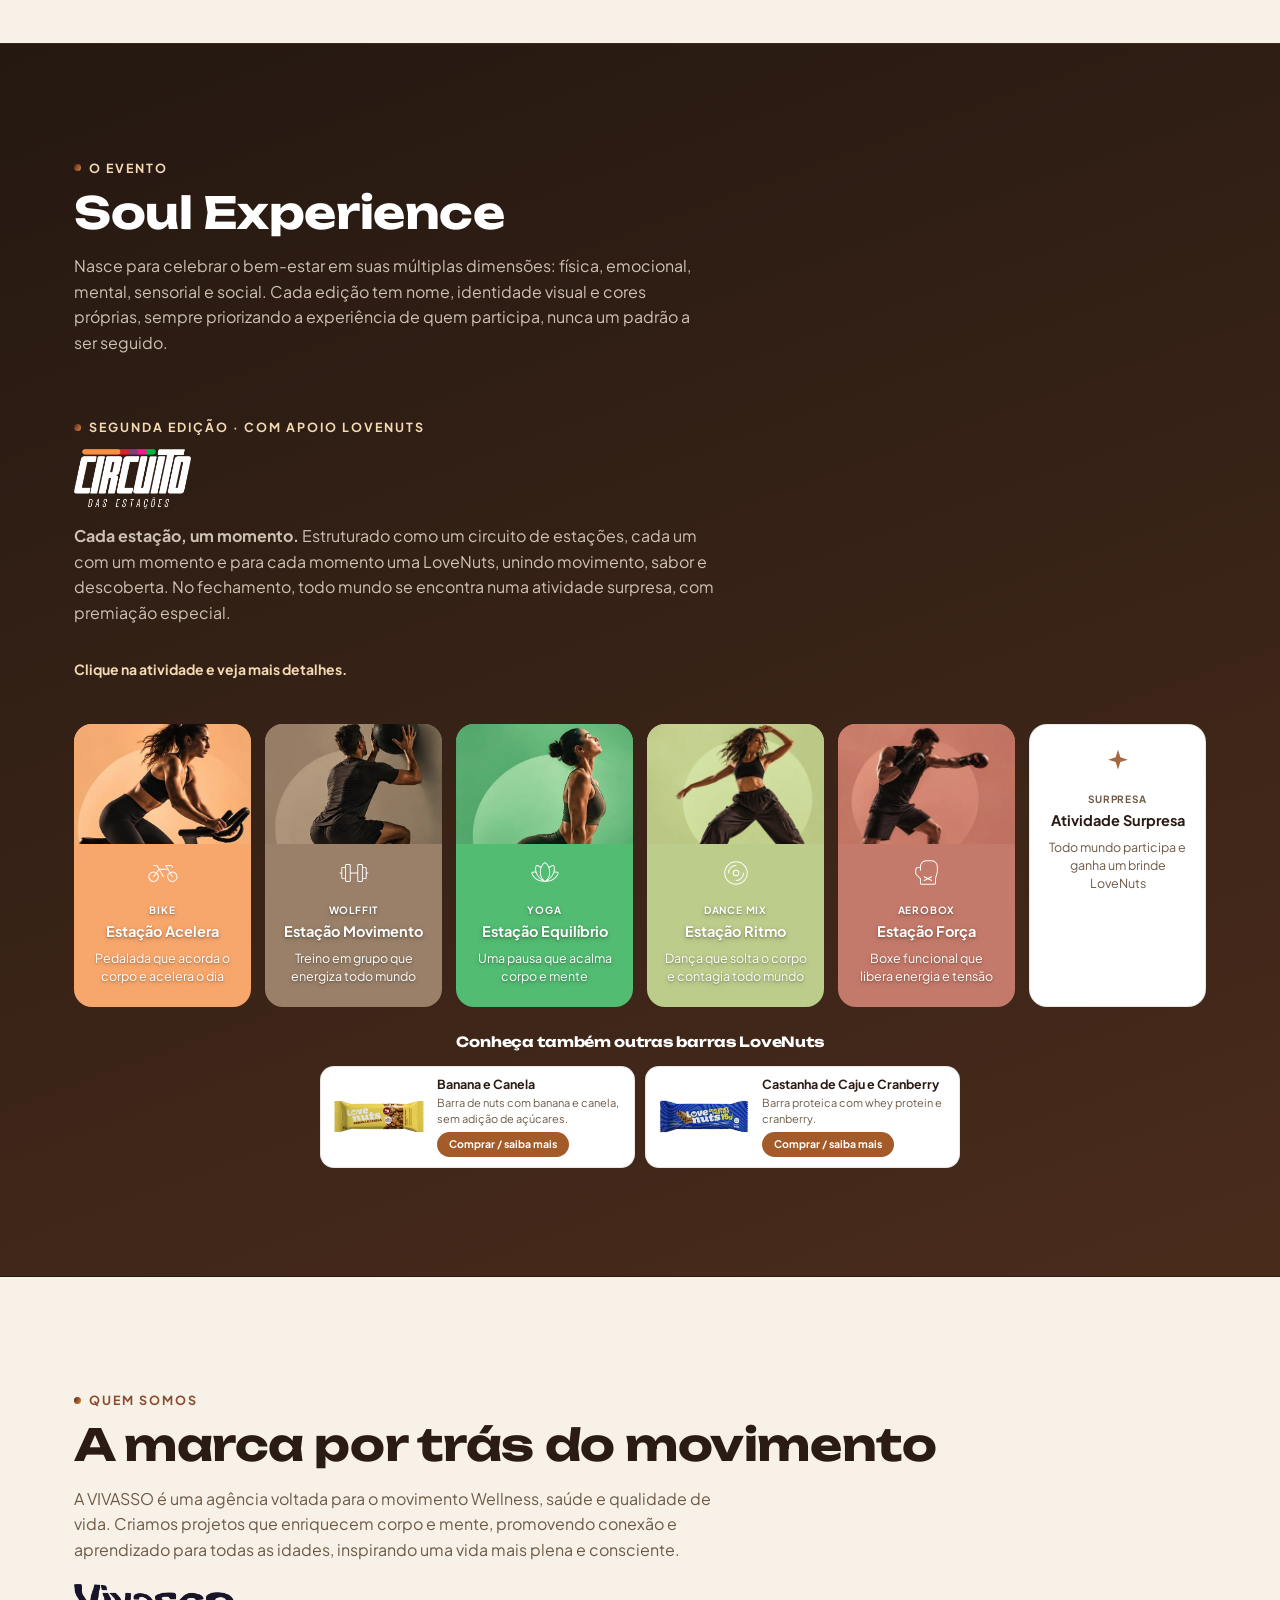
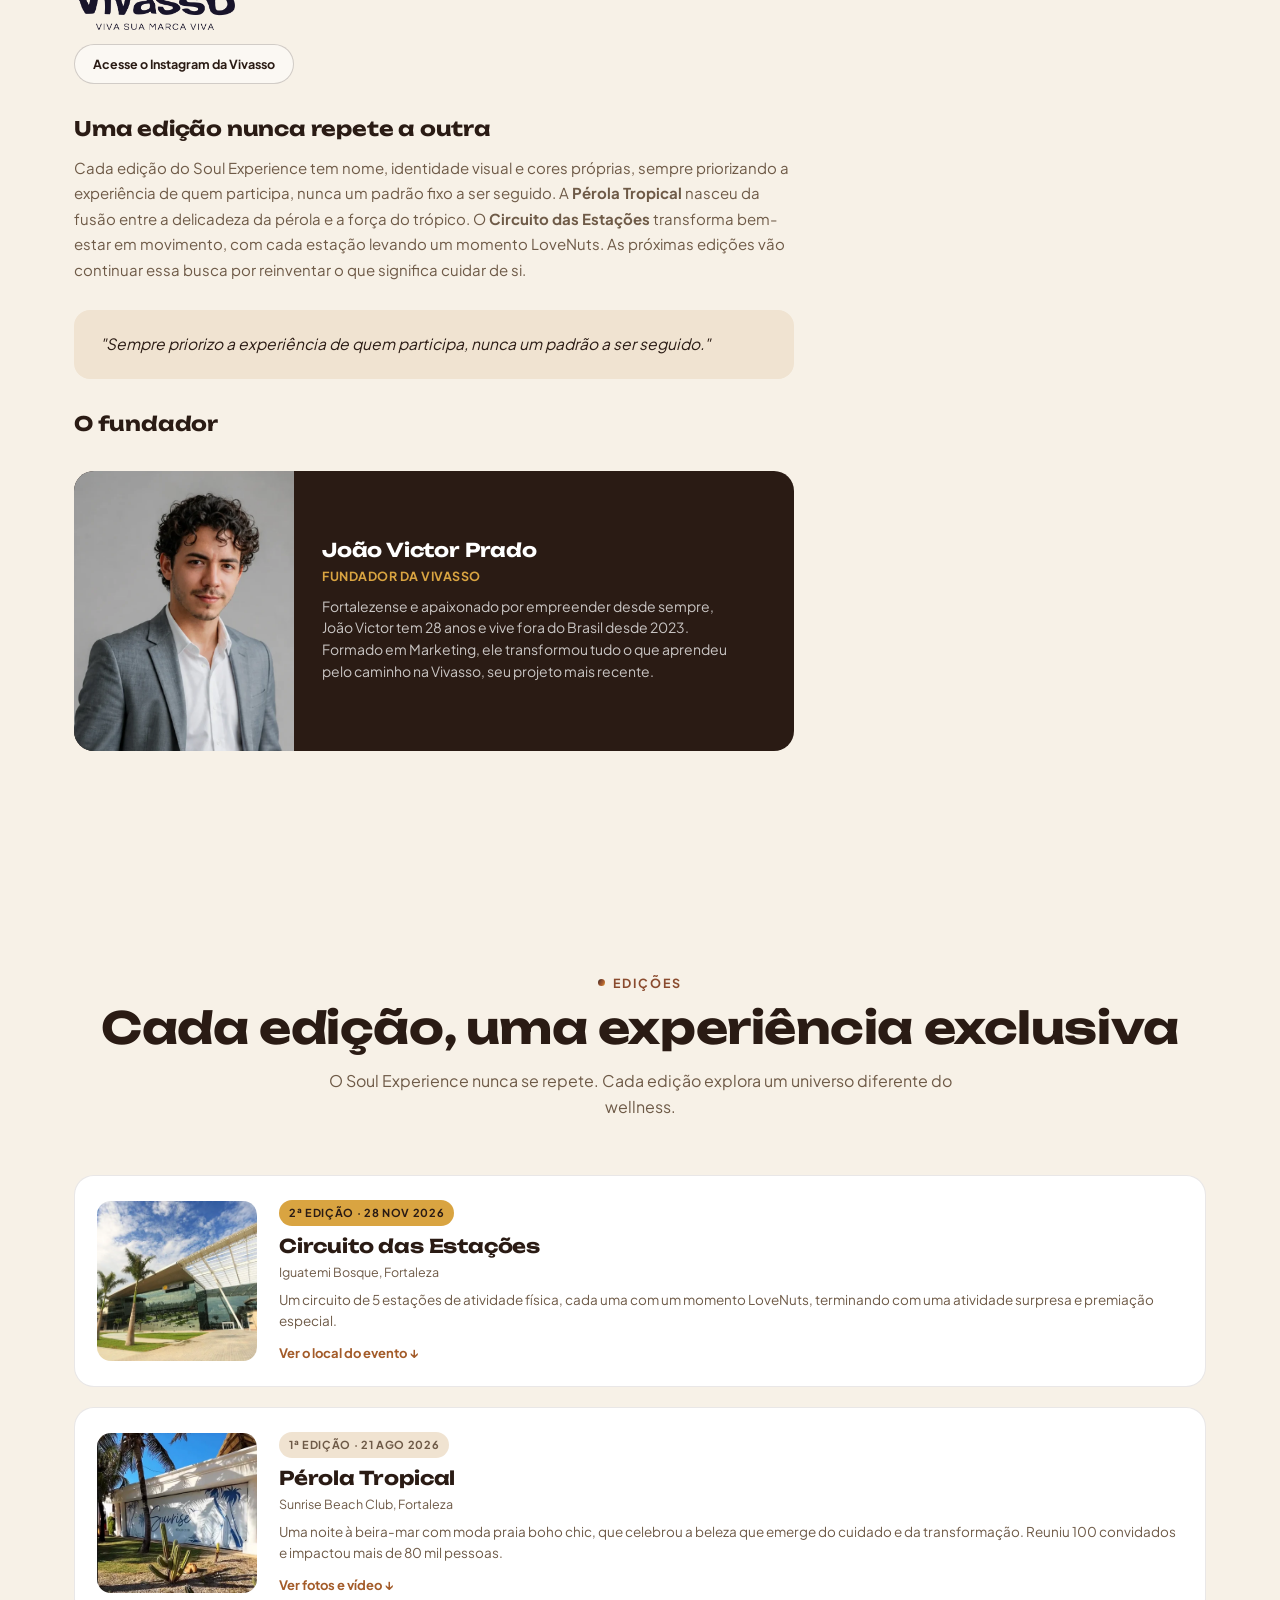
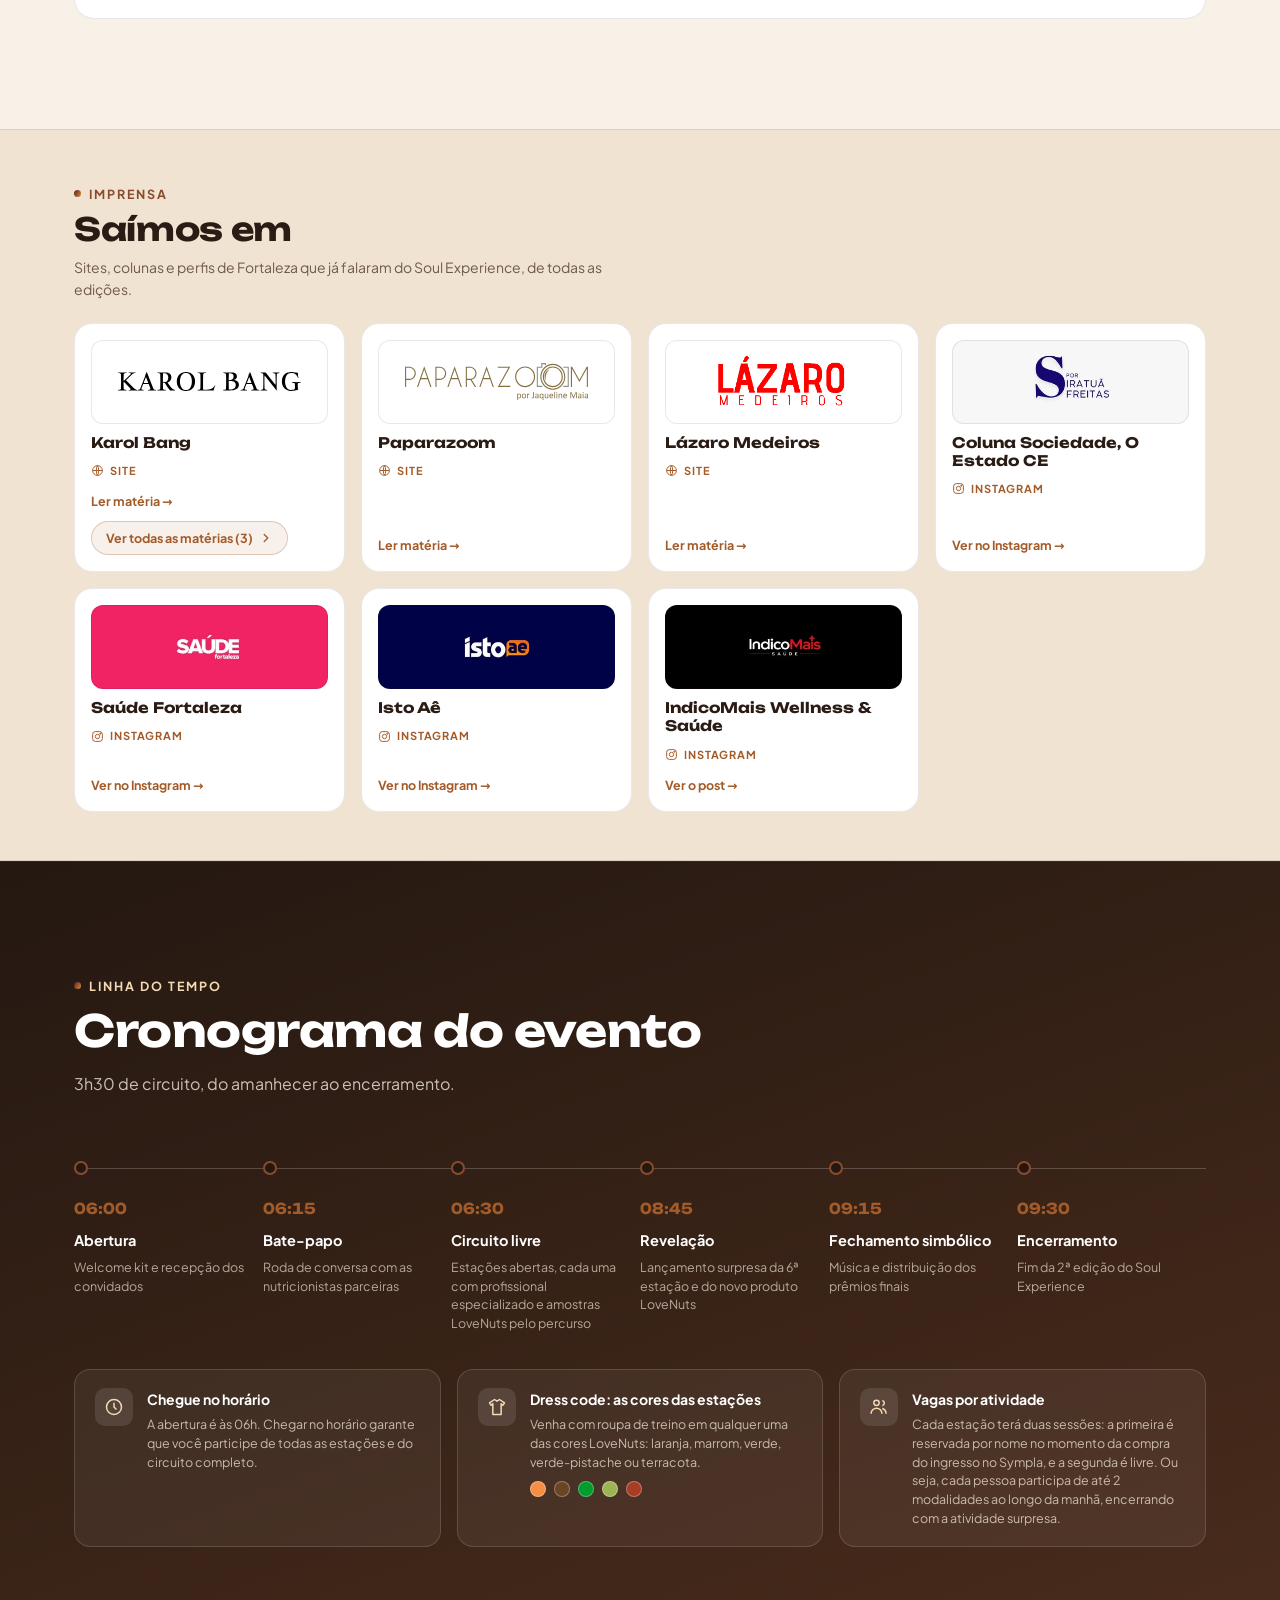
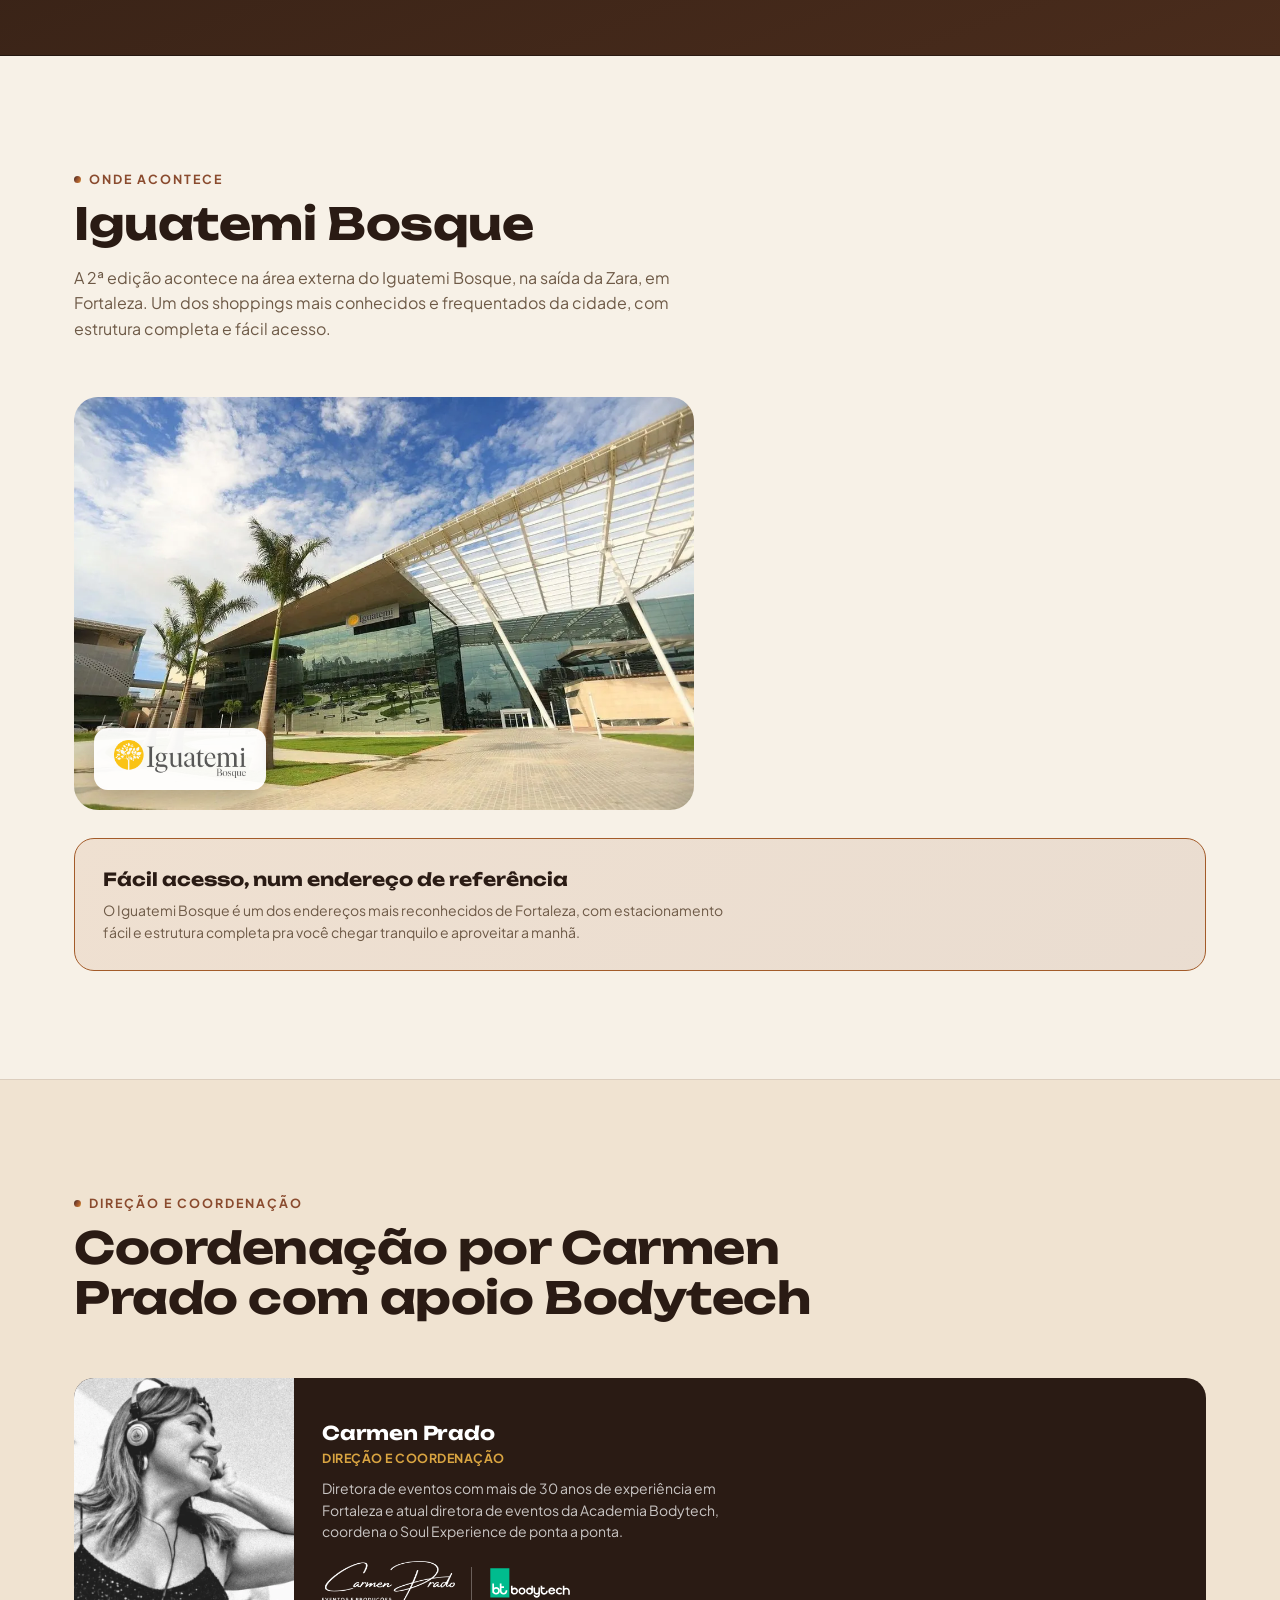
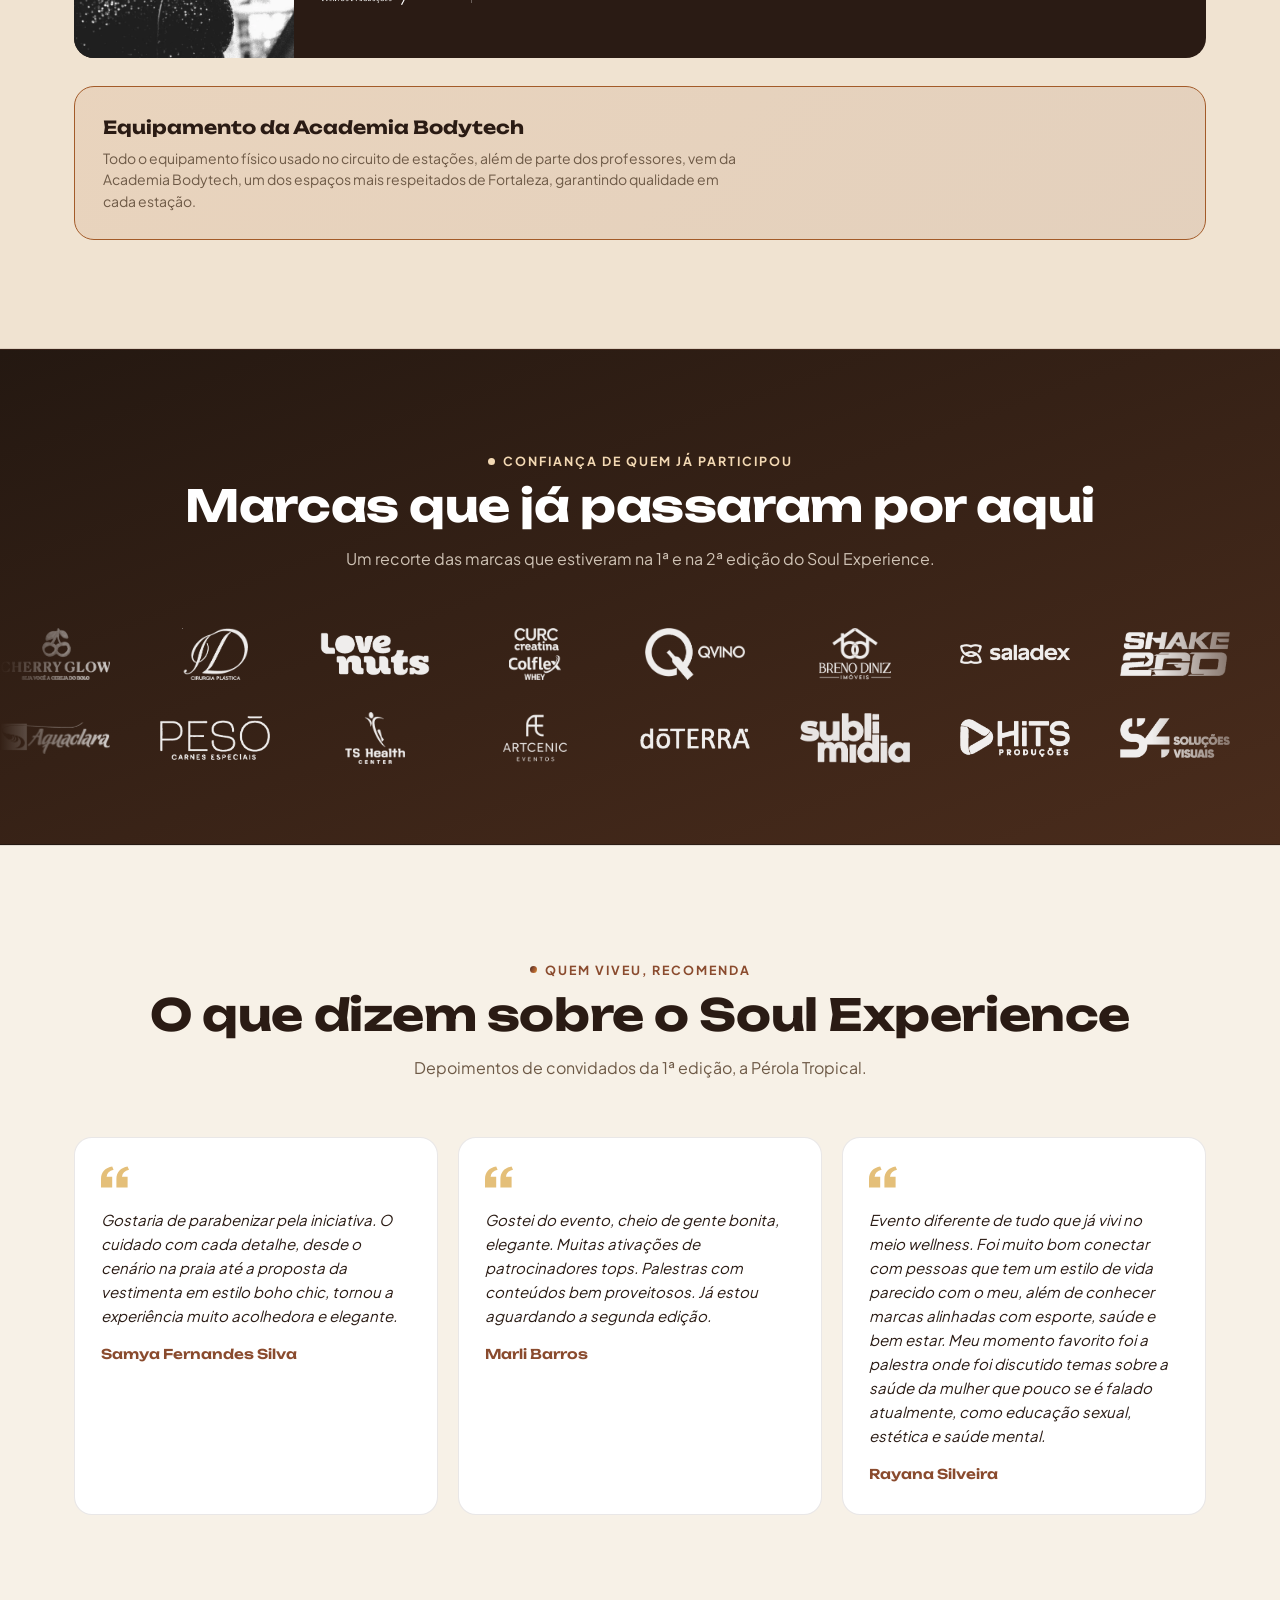
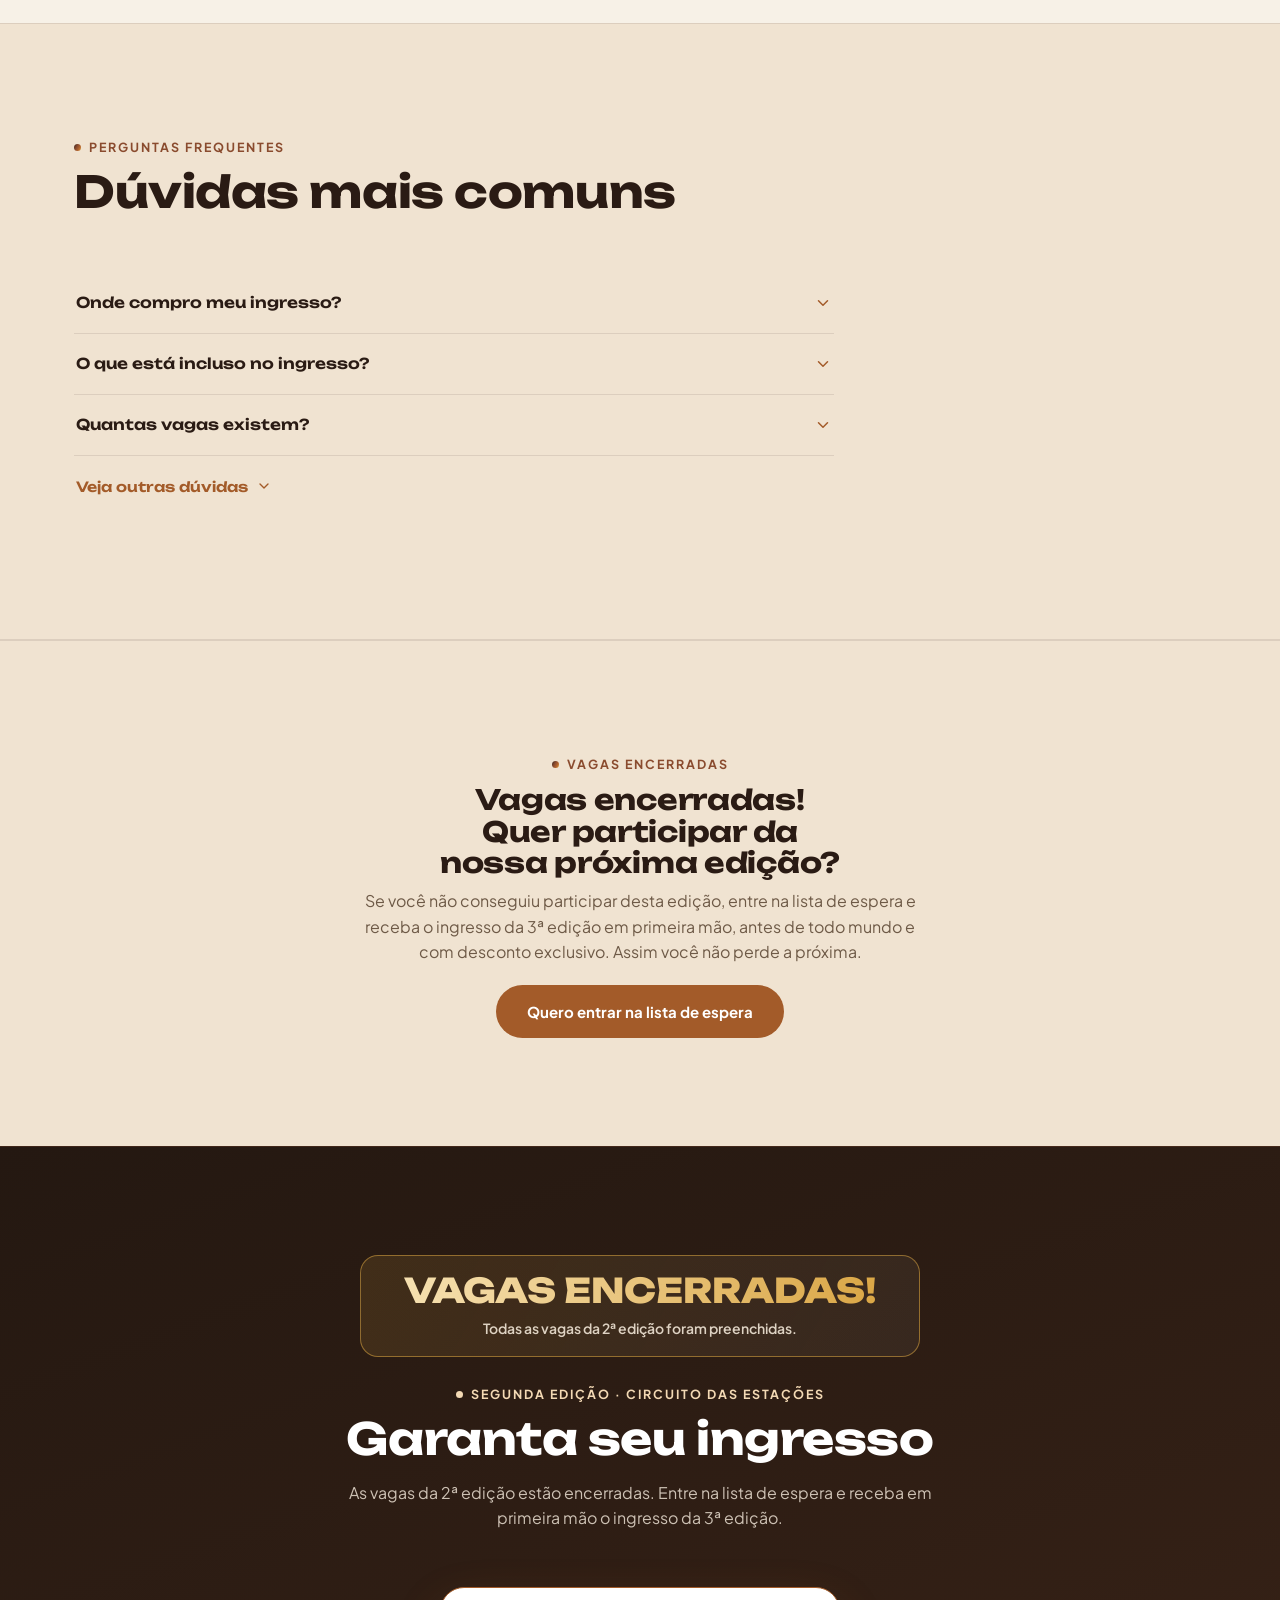
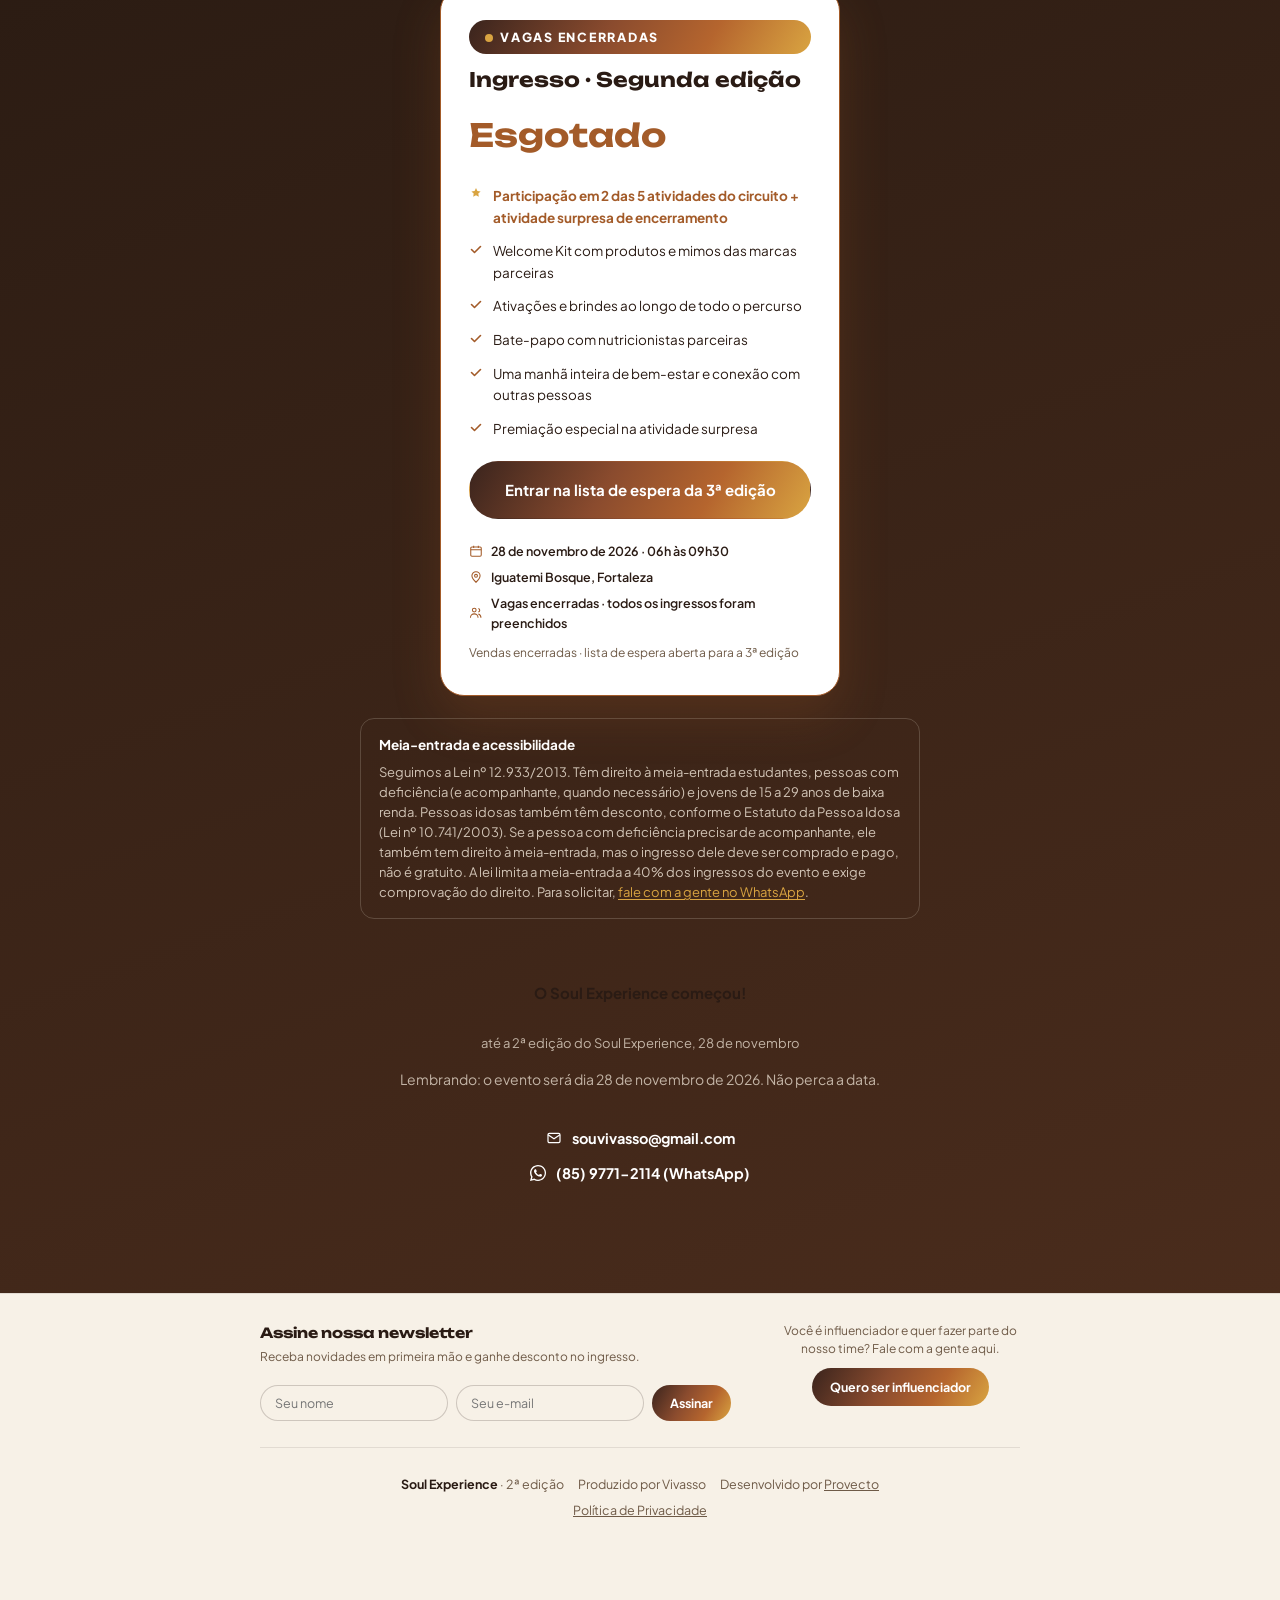
==== commit 0bc382c8: "Registra uso do chat no GA4 (abrir, mensagem, botao rapido, acao, fallback), sem guardar o texto Co-" ====
--- a/index.html
+++ b/index.html
@@ -2751,6 +2751,8 @@
   var VIVI_API_URL = 'https://vivasso-vivi-chat.souvivasso.workers.dev/';
   var CHAT_IDENTITY = '[IDENTIDADE OBRIGATÓRIA: você é o João Victor Prado, atendente virtual do Soul Experience e da Vivasso. Apresente-se sempre como João Victor (fale no masculino) e nunca use o nome Vivi. Pergunta da pessoa:] ';
   var chatHistory = [];
+  // Uso do chat no Google Analytics: so contagens, nunca o texto digitado.
+  function chatTrack(name, params){ try{ if(window.gtag) gtag('event', name, params || {}); }catch(e){} }
 
   var CHAT_ACTIONS = {
     ingresso: { label: 'Entrar na lista de espera', href: '#terceira-edicao' },
@@ -2774,7 +2776,7 @@
     a.href = action.href;
     a.textContent = action.label;
     if (action.target) { a.target = action.target; a.rel = 'noopener'; }
-    a.addEventListener('click', function(){ chatPanel.setAttribute('data-open', 'false'); });
+    a.addEventListener('click', function(){ chatTrack('chat_action_click', {chat_action:action.label}); chatPanel.setAttribute('data-open', 'false'); });
     chatBody.appendChild(a);
     chatBody.scrollTop = chatBody.scrollHeight;
   }
@@ -2806,6 +2808,7 @@
       chatHistory.push({role:'assistant', content:data.reply});
     } catch(err){
       typing.remove();
+      chatTrack('chat_fallback');
       addChatMsg(linkifyChatReply(botAnswer(q)), 'bot');
     }
   }
@@ -2814,6 +2817,7 @@
     chatFab.addEventListener('click', function(){
       var open = chatPanel.getAttribute('data-open') === 'true';
       chatPanel.setAttribute('data-open', open ? 'false' : 'true');
+      if(!open) chatTrack('chat_open');
     });
     chatClose.addEventListener('click', function(){ chatPanel.setAttribute('data-open','false'); });
     document.addEventListener('click', function(e){
@@ -2822,12 +2826,13 @@
       chatPanel.setAttribute('data-open', 'false');
     });
     chatQuick.querySelectorAll('button').forEach(function(b){
-      b.addEventListener('click', function(){ askBot(b.dataset.q); });
+      b.addEventListener('click', function(){ chatTrack('chat_message', {chat_source:'quick', chat_label:b.dataset.q}); askBot(b.dataset.q); });
     });
     chatForm.addEventListener('submit', function(e){
       e.preventDefault();
       var v = chatInput.value;
       chatInput.value = '';
+      if(v && v.trim()) chatTrack('chat_message', {chat_source:'typed'});
       askBot(v);
     });
   }
